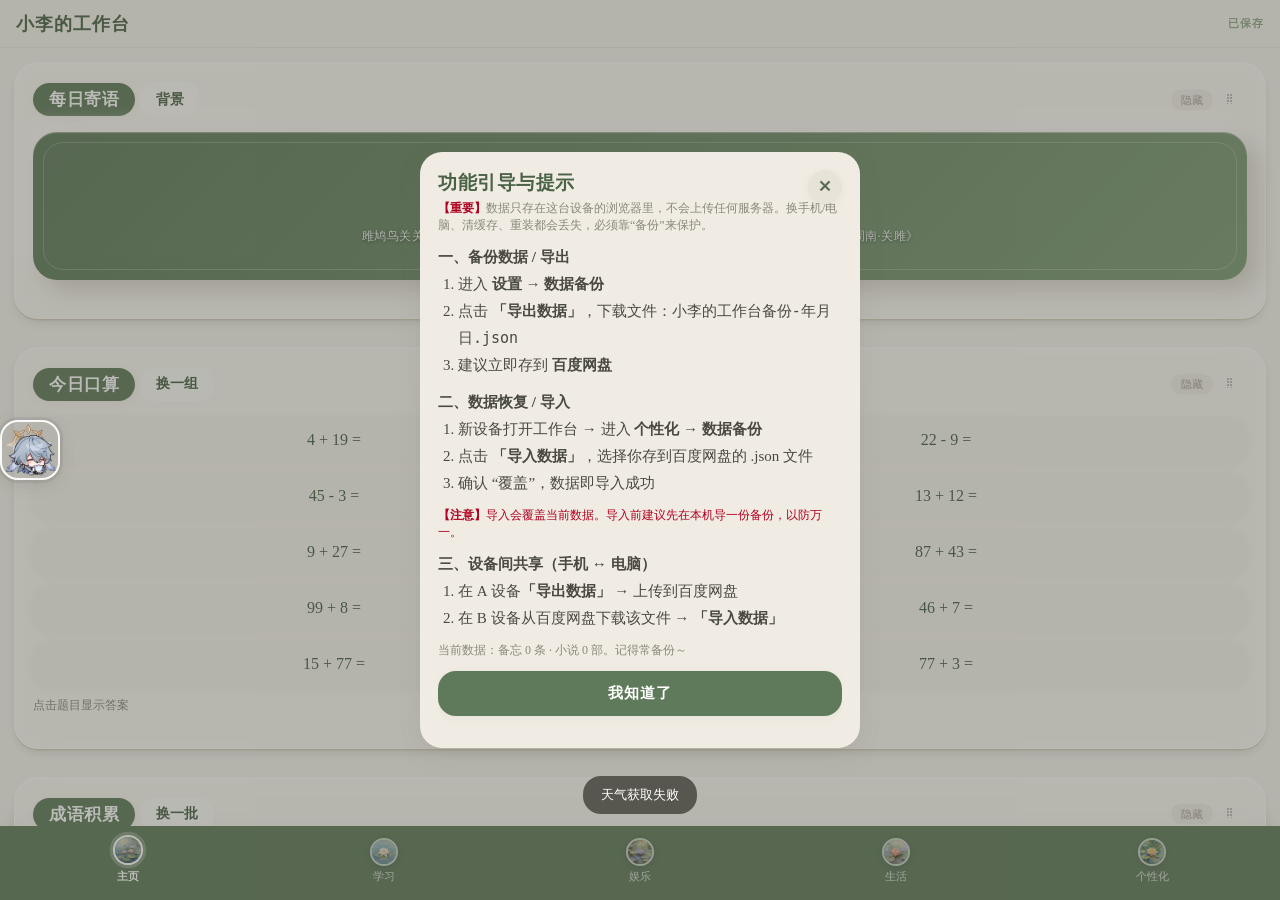
==== index.html @ 37b64f29 "Add files via upload" ====
<!DOCTYPE html>
<html lang="zh-CN">
<head>
<meta charset="UTF-8">
<meta name="viewport" content="width=device-width, initial-scale=1.0, maximum-scale=1.0, user-scalable=no, viewport-fit=cover">
<meta http-equiv="Cache-Control" content="no-store, no-cache, must-revalidate">
<meta http-equiv="Pragma" content="no-cache">
<meta http-equiv="Expires" content="0">
<meta name="theme-color" content="#7b9a73">
<meta name="mobile-web-app-capable" content="yes">
<meta name="apple-mobile-web-app-capable" content="yes">
<meta name="apple-mobile-web-app-status-bar-style" content="default">
<meta name="apple-mobile-web-app-title" content="小李的工作台">
<title>小李的工作台</title>
<link rel="manifest" href="manifest.json?v=20260803i">
<link rel="stylesheet" href="style.css?v=20260812r">
</head>
<body>
<div id="bg-layer"></div>
<header id="topbar">
  <span id="top-title">小李的工作台</span>
  <span id="save-state" class="saved">已保存</span>
</header>

<main id="screen">
  <!-- ============ 主页 ============ -->
  <section class="page" id="page-home" data-page="home">
    <div id="home-modules">
    <div class="card home-card" data-hm="quote" id="hm-quote">
      <div class="home-card-head"><span class="card-title">每日寄语</span><button class="mini-btn" id="hm-quote-bg" title="设置卡片背景">背景</button><button class="hm-hide" data-hm-hide="quote" title="隐藏此模块">隐藏</button><span class="hm-drag" title="拖拽排序">⠿</span></div>
      <div class="home-card-body"><div class="home-quote" id="home-quote">
      <div id="home-quote-text">—— 每日寄语 ——</div>
      <div id="home-quote-explain" class="home-quote-explain"></div>
    </div></div>
    </div>
    <div class="card home-card" data-hm="math" id="hm-math">
      <div class="home-card-head"><span class="card-title">今日口算</span> <button class="mini-btn" id="math-refresh">换一组</button><button class="hm-hide" data-hm-hide="math" title="隐藏此模块">隐藏</button><span class="hm-drag" title="拖拽排序">⠿</span></div>
      <div class="home-card-body"><div id="math-grid" class="math-grid"></div>
      <p class="hint">点击题目显示答案</p></div>
    </div>
    <div class="card home-card" data-hm="idiom" id="hm-idiom">
      <div class="home-card-head"><span class="card-title">成语积累</span> <button class="mini-btn" id="idiom-refresh">换一批</button><button class="hm-hide" data-hm-hide="idiom" title="隐藏此模块">隐藏</button><span class="hm-drag" title="拖拽排序">⠿</span></div>
      <div class="home-card-body"><div id="idiom-body" class="fact-list"></div></div>
    </div>
    <div class="card home-card" data-hm="knowledge" id="hm-knowledge">
      <div class="home-card-head"><span class="card-title">常识 · 时政</span> <button class="mini-btn" id="know-refresh">换一批</button><button class="hm-hide" data-hm-hide="knowledge" title="隐藏此模块">隐藏</button><span class="hm-drag" title="拖拽排序">⠿</span></div>
      <div class="home-card-body"><div id="know-body" class="fact-list"></div></div>
    </div>
    <div class="card home-card" data-hm="thumbs" id="hm-thumbs">
      <div class="home-card-head"><span class="card-title">生活速览</span> <button class="mini-btn" id="home-thumb-pick">选择模块</button><button class="hm-hide" data-hm-hide="thumbs" title="隐藏此模块">隐藏</button><span class="hm-drag" title="拖拽排序">⠿</span></div>
      <div class="home-card-body"><div id="home-thumbs" class="home-thumbs"></div></div>
    </div>
    <div class="card home-card" data-hm="quickadd" id="hm-quickadd">
      <div class="home-card-head"><span class="card-title">快速记一笔</span> <button class="mini-btn" id="qa-toggle" title="显示/隐藏按钮">编辑</button><button class="hm-hide" data-hm-hide="quickadd" title="隐藏此模块">隐藏</button><span class="hm-drag" title="拖拽排序">⠿</span></div>
      <div class="home-card-body"><div id="home-quick-add" class="quick-add-grid">
        <button class="qa-btn" id="qa-memo">备忘</button>
        <button class="qa-btn" id="qa-weight">体重</button>
        <button class="qa-btn" id="qa-period">经期</button>
        <button class="qa-btn" id="qa-account">记账</button>
        <button class="qa-btn" id="qa-todo">待办</button>
      </div></div>
    </div>
    <div class="card home-card" data-hm="countdown" id="hm-countdown">
      <div class="home-card-head"><span class="card-title">倒计时</span> <button class="mini-btn" id="cd-add" title="新建倒计时">+</button><button class="hm-hide" data-hm-hide="countdown" title="隐藏此模块">隐藏</button><span class="hm-drag" title="拖拽排序">⠿</span></div>
      <div class="home-card-body"><div id="cd-list" class="cd-list"></div></div>
    </div>
    </div><!-- /home-modules：仅包含卡片，排序逻辑只动卡片 -->
    <!-- 已隐藏模块回收区（在卡片区下方） -->
    <div class="hm-hidden-zone" id="hm-hidden-zone" style="display:none"></div>
    <!-- 公考版/日常版 切换（最底端，底部导航上方） -->
    <div class="su-switch" id="home-layout-switch">
      <button class="su-switch-btn kaokao" id="su-btn-kaokao">公考版</button>
      <button class="su-switch-btn daily" id="su-btn-daily">日常版</button>
    </div>
  </section>

  <!-- ============ 学习 ============ -->
  <section class="page" id="page-study" data-page="study" hidden>
    <div class="layout">
      <div class="main-work" id="study-main">
        <div class="module-head" id="module-head">
          <span id="module-name">请选择模块</span>
          <span class="module-dot" id="module-dot"></span>
        </div>
        <div class="phase-tabs" id="study-phase-tabs">
          <button class="phase active" data-phase="basic">基础学习</button>
          <button class="phase" data-phase="improve">提升阶段</button>
        </div>
        <div class="study-btn-row">
        <button class="btn-primary" id="study-add">+ 新建</button>
        </div>
        <div class="study-btn-row">
        <button class="btn-secondary" id="study-quick" style="width:100%;" title="快捷创建：课程/试卷快速记录">快捷创建</button>
        </div>
        <ul class="item-list" id="study-list"></ul>
      </div>
    </div>
  </section>

  <!-- ============ 娱乐 ============ -->
  <section class="page" id="page-ent" data-page="ent" hidden>
    <div class="sub-tabs" id="ent-subtabs">
      <button class="sub active" data-sub="novel">小说</button>
      <button class="sub" data-sub="insp">灵感</button>
    </div>
    <div id="ent-novel">
      <div class="layout">
        <div class="main-work" id="novel-main">
          <div class="novel-toolbar"><button class="tag-admin-btn" id="ent-color">取色</button><button class="tag-admin-btn" id="n-tag-manage-top">标签管理</button></div>
          <div class="search-bar">
            <input type="text" id="novel-search" placeholder="搜索小说名称…">
          </div>
          <button class="btn-primary" id="n-add" style="margin:0 0 10px;">+ 添加小说</button>
          <ul class="item-list" id="novel-list"></ul>
        </div>
      </div>
    </div>
    <div id="ent-insp" hidden>
      <div class="card">
        <div class="card-title">添加灵感</div>
        <input id="insp-title" placeholder="灵感标题">
        <button class="btn-primary" id="insp-add">新建条目</button>
      </div>
      <ul class="item-list" id="insp-list"></ul>
    </div>
  </section>

  <!-- ============ 生活 ============ -->
  <section class="page" id="page-life" data-page="life" hidden>
    <div class="layout">
      <div class="main-work" id="life-main">
        <div id="life-detail"><p class="hint">从左侧选择功能</p></div>
      </div>
    </div>
  </section>

  <!-- ============ 个性化 ============ -->
  <section class="page" id="page-settings" data-page="settings" hidden>
    <div class="card">
    <div class="card-title">个性化设置</div>

    <!-- 一、外观 -->
    <div class="set-group">
      <div class="set-group-title">一、外观</div>
      <div class="set-row"><span>图标风格</span>
        <select id="set-icon"><option value="guofeng">简笔小花</option><option value="oil">油画睡莲</option><option value="weiding">未定事件簿</option></select>
      </div>
      <div class="set-row"><span>字体大小</span><input type="range" id="set-fontsize" min="10" max="24" step="1" style="width:55%;"><span id="set-fontsize-v" style="font-size:12px;min-width:28px;text-align:right;">15px</span></div>
      <div class="set-row"><span>界面风格</span><button class="mini-btn" id="set-navcolor">取色</button></div>
    </div>

    <!-- 二、底图背景 -->
    <div class="set-group">
      <div class="set-group-title">二、底图背景</div>
      <div class="set-row"><span>全局底图背景</span><button class="mini-btn" id="set-globalbg">设置</button></div>
      <div class="set-row"><span>首页区底图</span><button class="mini-btn set-region-reset" data-region="home">跟随全局</button><button class="mini-btn" id="set-regionbg-home">设置</button></div>
      <div class="set-row"><span>学习区底图</span><button class="mini-btn set-region-reset" data-region="study">跟随全局</button><button class="mini-btn" id="set-regionbg-study">设置</button></div>
      <div class="set-row"><span>娱乐区底图</span><button class="mini-btn set-region-reset" data-region="ent">跟随全局</button><button class="mini-btn" id="set-regionbg-ent">设置</button></div>
      <div class="set-row"><span>生活区底图</span><button class="mini-btn set-region-reset" data-region="life">跟随全局</button><button class="mini-btn" id="set-regionbg-life">设置</button></div>
      <div class="set-row"><span>个性区底图</span><button class="mini-btn set-region-reset" data-region="settings">跟随全局</button><button class="mini-btn" id="set-regionbg-settings">设置</button></div>
    </div>

    <!-- 三、导航窗格与悬浮球 -->
    <div class="set-group">
      <div class="set-group-title">三、导航窗格与悬浮球</div>
      <div class="set-row set-fold"><span>导航窗格</span>
        <select id="set-navmode">
          <option value="strip">侧边弹窗</option>
          <option value="float">底部弹窗</option>
        </select>
      </div>
      <div class="set-sub-title">图柄设置</div>
      <div class="set-row"><span>悬浮球模式</span>
        <select id="set-handicon">
          <option value="default">星期日</option>
          <option value="custom">自定义图片</option>
        </select>
      </div>
      <div class="set-row" style="flex-wrap:wrap;"><span>更换图片</span>
        <button class="mini-btn" id="set-handicon-file">选择并裁剪图片</button>
      </div>
      <div class="set-row"><span>悬浮球大小</span><input type="range" id="set-handsize" min="36" max="120" step="2" style="width:55%;"><span id="handsize-val" style="font-size:12px;color:#8fa382;min-width:36px;text-align:right;">60px</span></div>
      <div class="set-row"><span>悬浮球形状</span>
        <select id="set-handshape">
          <option value="circle">圆形</option>
          <option value="rounded">圆角方形</option>
          <option value="square">方角方形</option>
        </select>
      </div>
      <div class="set-row" style="flex-wrap:wrap;"><span>侧边弹窗位置</span>
        <button class="mini-btn" id="set-drawer-reset">重置到默认位置</button>
      </div>
      <div class="set-row" style="flex-wrap:wrap;"><span>底部弹窗位置</span>
        <button class="mini-btn" id="set-float-reset">重置到默认位置</button>
      </div>
    </div>

    <!-- 四、清透微磨砂 -->
    <div class="set-group">
      <div class="set-group-title">四、清透微磨砂</div>
      <div class="set-row"><span>清透程度</span><input type="range" id="set-glassop" min="0" max="100" step="1" style="width:55%;"></div>
      <div class="set-row set-glass-region set-fold"><span class="set-label-wrap">区域开关</span>
        <span class="glass-checks">
          <label><input type="checkbox" class="set-glass" value="home" checked> 首页</label>
          <label><input type="checkbox" class="set-glass" value="study" checked> 学习</label>
          <label><input type="checkbox" class="set-glass" value="ent" checked> 娱乐</label>
          <label><input type="checkbox" class="set-glass" value="life" checked> 生活</label>
          <label><input type="checkbox" class="set-glass" value="settings" checked> 个性化</label>
        </span>
      </div>
    </div>

    <!-- 五、首页布局 -->
    <div class="set-group">
      <div class="set-group-title">五、首页布局</div>
      <div class="set-row"><span>主页模块顺序</span><button class="mini-btn" id="set-hmorder">排版</button></div>
      <div class="set-row set-tabs-row set-fold"><span>显示栏目</span>
        <span class="tab-checks">
          <label><input type="checkbox" class="set-tab" value="study" checked> 学习</label>
          <label><input type="checkbox" class="set-tab" value="ent" checked> 娱乐</label>
          <label><input type="checkbox" class="set-tab" value="life" checked> 生活</label>
        </span>
      </div>
    </div>

    <!-- 六、数据与辅助功能 -->
    <div class="set-group">
      <div class="set-group-title">六、数据与辅助功能</div>

      <div class="set-sub" style="display:flex;align-items:center;justify-content:space-between;">云端同步（Supabase）<button class="mini-btn" id="set-cloud-view">查看</button></div>
      <div class="set-row" style="flex-wrap:wrap;"><span>Project URL</span><input type="text" id="set-cloud-url" placeholder="https://xxxxx.supabase.co" style="flex:1 1 100%;margin-top:6px;font-size:12px;"></div>
      <div class="set-row" style="flex-wrap:wrap;"><span>anon / publishable key</span><input type="password" id="set-cloud-key" placeholder="eyJ... 或 sb_publishable_..." style="flex:1 1 100%;margin-top:6px;font-size:12px;"></div>
      <div class="set-row" style="flex-wrap:wrap;"><span>同步码</span><input type="password" id="set-cloud-code" placeholder="用于加密/解密数据的 8 位以上密码" style="flex:1 1 100%;margin-top:6px;font-size:12px;"></div>
      <div class="set-row set-clear-group">
        <button class="mini-btn" id="set-cloud-test">保存链接并测试</button>
        <button class="mini-btn" id="set-cloud-push">推送同步</button>
        <button class="mini-btn" id="set-cloud-pull">拉取同步</button>
        <span id="set-cloud-status" style="font-size:12px;color:#8a8a8a;align-self:center;">未配置</span>
      </div>
      <p class="hint">同步采用「按记录合并」模式：电脑与手机各自新增的内容会自动合集，不会互相覆盖丢失；仅当同一笔记录两端都修改时以最新一次为准。同步码用于端到端加密，Supabase 服务端只存储密文；两端使用相同同步码才能互相解密。</p>

      <div class="set-sub">数据存储与管理</div>
      <div class="set-row set-clear-group">
        <button class="mini-btn warn" id="set-clear-records">清空工作区</button>
        <button class="mini-btn warn" id="set-clear-personal">清空个性化图片与设置</button>
        <button class="mini-btn danger" id="set-clear">清空全部数据</button>
        <button class="mini-btn" id="data-view">查看</button>
      </div>
      <div class="set-row set-clear-group">
        <button class="mini-btn" id="set-clear-cache">清理存储缓存</button>
        <span style="font-size:12px;color:#8a8a8a;align-self:center;">仅清冗余缓存，不删你的数据</span>
      </div>
      <p class="hint">点「查看」了解数据存储方式与三种清空的区别。若提示"存储空间已满"，先点「清理存储缓存」释放空间。</p>

      <div class="set-sub">备份数据 / 导出</div>
      <div class="set-row set-backup-row">
        <button class="mini-btn" id="set-export">导出数据</button>
        <button class="mini-btn" id="export-view">查看</button>
      </div>

      <div class="set-sub">恢复数据 / 导入</div>
      <div class="set-row set-backup-row">
        <button class="mini-btn" id="set-import">导入数据</button>
        <input type="file" id="set-import-file" accept=".json,application/json" hidden>
        <button class="mini-btn" id="import-view">查看</button>
      </div>
    </div>

    </div>
  </section>
</main>

<div id="nav-float-btn" class="nav-float-btn" hidden></div>
<button id="nav-drawer-handle" class="nav-drawer-handle" hidden aria-label="打开导航"><img class="ndh-img" src="assets/nav-handle/head.png" alt="导航"></button>

<nav id="bottombar"></nav>

<div id="toast"></div>
<div id="modal" class="modal" hidden><div class="modal-box" id="modal-box"></div></div>

<div id="coll-drawer" class="coll-drawer" hidden>
  <div class="coll-drawer-overlay" id="coll-drawer-overlay"></div>
  <div class="coll-drawer-sheet">
    <div class="coll-drawer-handle"></div>
    <div id="coll-drawer-content"></div>
  </div>
</div>

<script src="app.js?v=20260812r"></script>
</body>
</html>
---- style.css ----
/* 用户预存的本机字体（清透工作台打包，PC 端加载；手机默认走系统字体不下载） */
@font-face { font-family: "fs-nanxi";     src: url("fonts/nanxiyoumosong.woff2") format("woff2"); font-display: swap; font-weight: 400; font-style: normal; }   /* 2026-08-06：每日寄语中文诗词→南西油墨宋(子集化 1.87MB，仅诗句本体；缺字回退系统宋体) */
@font-face { font-family: "Great Vibes"; src: url("fonts/greatvibes.woff2") format("woff2"); font-display: swap; font-weight: 400; font-style: normal; }   /* 2026-08-05 更正：每日寄语英文诗词用花体（拉丁子集，~42KB 已打包，国内离线可用） */
/* 系统字体 fallback 栈（手机端开启"手机用系统字体"时使用，跟随手机自带字体） */
:root { --sys-font-serif: "Noto Serif SC","Songti SC","STSong","SimSun","宋体","Source Han Serif SC",serif; }

* { box-sizing: border-box; -webkit-tap-highlight-color: transparent; }
:root {
  /* 莫兰迪奶绿 + 米色卡其 */
  --cream: #f7f5ed;        /* 宣纸奶白底 */
  --cream2: #f0ece3;       /* 卡片米色 */
  --cream3: #e8e3d8;       /*  hover/侧栏 */
  --green: #7b9a73;        /* 鼠尾草绿 */
  --green-deep: #2e5a47;   /* 墨绿：导航选中态/胶囊按钮 */
  --green-dark: #4a6246;   /* 墨绿字 */
  --green-pale: #dbe5d3;   /* 浅绿点缀 */
  --green-mist: #c9d6c0;   /* 更浅的绿雾 */
  --pill-h: 33px;          /* 小胶囊统一高度标准（2026-08-05） */
  --ink: #4a4a42;          /* 暖墨色 */
  --gold: #b8a67d;         /* 哑光金 */
  --red: #b87a72;          /* 陶土红 */
  --navsel: #5f7a5a;        /* 底栏背景色（可跟随设置-底部导航选中色调整，默认灰豆绿） */
  --ui-font: "Noto Serif SC", "Songti SC", "STSong", "SimSun", "宋体", serif;
  --shadow: 0 4px 14px rgba(95,90,75,.08);
  --shadow-sm: 0 2px 8px rgba(95,90,75,.06);
  --shadow-lg: 0 8px 26px rgba(95,90,75,.10);
  --font-size-base: 15px;
  --font-color: var(--ink);
  /* Soft UI (新拟态) 变量 —— 基础层 */
  --su-bg: #ebe6de;
  --su-shadow-out: 8px 8px 18px rgba(166,156,146,.30), -6px -6px 14px rgba(255,255,255,.60);
  --su-shadow-in: inset 4px 4px 8px rgba(166,156,146,.25), inset -3px -3px 7px rgba(255,255,255,.50);
  --su-green1: #cfe9cf; --su-green2: #f7f4e9; --su-green-text: #3f6b3f;
  --su-pink1: #e8d0d7; --su-pink2: #f5ede9; --su-pink-text: #a06570;
  /* Claymorphism（粘土风）变量 —— 更圆、更厚、更果冻 */
  --clay-radius: 24px;
  --clay-shadow-out: 10px 10px 22px rgba(154,144,130,.35), -8px -8px 18px rgba(255,255,255,.65);
  --clay-shadow-in: inset 5px 5px 12px rgba(154,144,130,.28), inset -4px -4px 10px rgba(255,255,255,.55);
  --clay-shadow-btn: 6px 6px 14px rgba(154,144,130,.30), -4px -4px 10px rgba(255,255,255/.60);
}
html, body {
  margin: 0; padding: 0;
  font-family: var(--ui-font);
  font-size: var(--font-size-base);
  background: var(--cream);
  color: var(--font-color);
  height: 100%;
}
body {
  display: flex; flex-direction: column; height: 100vh; overflow: hidden;
  background: var(--cream);
  /* 让 body 形成 stacking context，#bg-layer (z-index:-1) 才能正确处于 body 背景之上、内容之下 */
  position: relative;
  z-index: 0;
}
/* 独立背景层：承载全局/分区图片背景。filter 只作用于此层，绝不波及上方文字与卡片 */
#bg-layer {
  position: fixed;
  inset: 0;
  z-index: -1;
  background-position: center;
  background-repeat: no-repeat;
    background-size: cover;
  }

/* 顶栏 —— 极淡，不抢画面 */
#topbar {
  flex: 0 0 auto; height: 48px;
  background: rgba(247,245,237,.92); backdrop-filter: blur(6px);
  color: var(--green-dark); display: flex; align-items: center; justify-content: space-between;
  padding: 0 16px; font-family: var(--ui-font); font-size: calc(1.200 * var(--font-size-base)); font-weight: 600;
  border-bottom: 1px solid rgba(123,154,115,.12); z-index: 5; letter-spacing: 1px;
}
#save-state { font-size: calc(0.733 * var(--font-size-base)); font-family: sans-serif; opacity: .85; color: var(--green); }
#save-state.saving { color: #b8a67d; }
#save-state.saved { color: #7b9a73; }
#save-state.error { color: var(--red); }

#screen { flex: 1 1 auto; overflow-y: auto; padding: 14px; -webkit-overflow-scrolling: touch; }
.page { display: block; }
.page[hidden] { display: none; }

/* 卡片 —— 粘土边 + 清透磨砂面（统一外观：无论底图纯色/渐变/图片，都呈现半透白雾+粘土阴影） */
.card {
  background: rgba(255,255,255,.42);
  -webkit-backdrop-filter: blur(18px) saturate(170%);
  backdrop-filter: blur(18px) saturate(170%);
  border: 1px solid rgba(255,255,255,.5);
  border-radius: 22px;
  padding: 16px; margin-bottom: 14px;
  box-shadow:
    inset 0 1px 0 rgba(255,255,255,.6),
    0 1.5px 0 rgba(200,180,140,.4),
    0 5px 12px -4px rgba(20,30,40,.18);
  position: relative;
}

/* ===== 酷狗风清透微磨砂（底图为"图片"时激活；与玻璃开关解绑；考公版不触发） =====
   统一规则：不论何种模式，卡片都是"粘土边+清透磨砂面"；图片底时磨砂更深跟随 glassOpacity */
body.glass-on .card,
body.glass-on .life-card,
body.glass-on .memo-card,
body.glass-on .stat-card,
body.glass-on .travel-day,
body.glass-on .travel-spot,
body.glass-on .travel-hotel,
body.glass-on .doc-card,
body.glass-on .wf-card,
body.glass-on .home-card {
  background: rgba(255, 255, 255, var(--glass-alpha, .08));
  backdrop-filter: blur(var(--glass-blur, 3px)); -webkit-backdrop-filter: blur(var(--glass-blur, 3px));
  border: 1px solid rgba(255, 255, 255, .32);
  box-shadow: 0 10px 26px -10px rgba(20, 16, 10, .55);
  margin-bottom: 14px;
  border-radius: 16px;
}

/* ============ 模块级 glass（清透微磨砂）：学习/生活/娱乐的模块用 .mod-glass 类 ============ */
/* 当模块 barColor.type === "glass" 时，模块卡片采用酷狗风磨砂；不依赖底图是不是图片 */
.main-work.mod-glass .module-head {
  background: rgba(255, 255, 255, var(--glass-alpha, .08));
  backdrop-filter: blur(var(--glass-blur, 3px));
  -webkit-backdrop-filter: blur(var(--glass-blur, 3px));
  border: 1px solid rgba(255, 255, 255, .32);
  box-shadow: 0 10px 26px -10px rgba(20, 16, 10, .45);
  border-radius: 16px;
  font-weight: 600;
}
.main-work.mod-glass .module-head .module-dot {
  background: rgba(255,255,255,.7) !important;
  border: 1px solid rgba(255,255,255,.5);
}
.main-work.mod-glass .module-head .mod-head-acts .mini-btn {
  background: rgba(255,255,255,.18) !important;
  border: 1px solid rgba(255,255,255,.3) !important;
  box-shadow: none !important;
}
.main-work.mod-glass .phase {
  background: rgba(255,255,255,.86) !important;
  color: var(--green-dark, #5f7a5a) !important;
  border: 1px solid rgba(255,255,255,.6) !important;
  box-shadow: 0 4px 10px -4px rgba(60,50,30,.3), inset 0 1px 0 rgba(255,255,255,.6) !important;
  font-weight: 600;
}
.main-work.mod-glass .phase.active {
  background: var(--green-deep, #5f7a5a) !important;
  color: #fff !important;
  border: 1px solid rgba(255,255,255,.4) !important;
  box-shadow: 0 4px 10px -4px rgba(60,50,30,.4), inset 0 1px 0 rgba(255,255,255,.18) !important;
}
.main-work.mod-glass .study-btn-row,
.main-work.mod-glass .item-list li {
  background: rgba(255,255,255,.06) !important;
  border: 1px solid rgba(255,255,255,.22) !important;
  border-radius: 14px;
  box-shadow: none !important;
}
.main-work.mod-glass .study-btn-row {
  padding: 6px;
  margin-bottom: 10px;
}
.main-work.mod-glass #study-list li {
  margin-bottom: 8px;
  padding: 10px 12px;
}
.main-work.mod-glass .color-row .mini-btn {
  background: rgba(255,255,255,.16) !important;
  border: 1px solid rgba(255,255,255,.3) !important;
  box-shadow: none !important;
}
/* 图片底图下：去掉所有文字阴影 + 让设置区文字跟随 fontColor */
body.glass-on, body.glass-on * { text-shadow: none !important; }
body.glass-on #topbar {
  background: rgba(255, 255, 255, .12);
  backdrop-filter: blur(8px); -webkit-backdrop-filter: blur(8px);
}

/* 图片底图下：文字默认白字（可被字体颜色设置覆盖）+ 不加粗 + 字号略大 + 轻投影；底图清晰可辨 */
body.glass-on .card,
body.glass-on .life-card,
body.glass-on .memo-card,
body.glass-on .stat-card,
body.glass-on .home-quote,
body.glass-on .home-card,
body.glass-on .travel-day,
body.glass-on .travel-spot,
body.glass-on .travel-hotel,
body.glass-on .doc-card,
body.glass-on .wf-card,
body.glass-on .thumb {
  font-weight: 400 !important;
  font-size: calc(var(--font-size-base) + 1px);
}
/* 标题略加粗但用用户字色；实心按钮保留白字+不加粗（被下方 .btn-primary 规则覆盖） */
body.glass-on .card-title,
body.glass-on .home-card-head,
body.glass-on .module-head {
  font-weight: 600 !important;
}

/* ============ 图片底图下：原本粘土风的子元素（按钮/选项卡/小卡）一起切酷狗风 ============ */
/* 主/次按钮：透明 + 1px 细白边 + 白字 */
/* 首页"今日口算"每道题各自一卡 */
body.glass-on .math-grid .mq {
  background: rgba(255,255,255,.82) !important;
  border: 1px solid rgba(123,154,115,.3) !important;
  color: var(--green-dark, #5f7a5a) !important;
  font-weight: 600 !important;
  text-shadow: none !important;
  box-shadow: 0 4px 10px -4px rgba(20,16,10,.3) !important;
}
/* 娱乐区小说条目各自一卡 */
body.glass-on .item-list li.novel-card {
  background: rgba(255,255,255,.82) !important;
  border: 1px solid rgba(123,154,115,.3) !important;
  color: var(--green-dark, #5f7a5a) !important;
  font-weight: 500 !important;
  text-shadow: none !important;
  box-shadow: 0 4px 10px -4px rgba(20,16,10,.3) !important;
  margin-bottom: 10px;
  border-radius: 14px;
}
/* 娱乐区小说列表的小标签等也跟随字色 */
body.glass-on .item-list li.novel-card .t,
body.glass-on .item-list li.novel-card .ans { color: var(--green-dark, #5f7a5a) !important; text-shadow: none !important; font-weight: 600; }

/* ============ 娱乐区"小说/灵感"切换键：图片底图下保持可爱粘土风 ============ */
/* 不被酷狗风覆盖：恢复原粘土胶囊外观，但加 1px 细白边让它在图上也清晰 */
body.glass-on .sub-tabs .sub {
  background: rgba(255,251,242,.86) !important;     /* 偏奶油白半透 */
  color: var(--green-dark, #5f7a5a) !important;
  border: 1px solid rgba(255,255,255,.6) !important;
  box-shadow: 0 4px 10px -4px rgba(60,50,30,.35), inset 0 1px 0 rgba(255,255,255,.6) !important;
  text-shadow: none !important;
  font-weight: 600 !important;
}
body.glass-on .sub-tabs .sub.active {
  background: var(--green-deep, #5f7a5a) !important;
  color: #fff !important;
  box-shadow: 0 4px 10px -4px rgba(60,50,30,.4), inset 0 1px 0 rgba(255,255,255,.18) !important;
  border: 1px solid rgba(255,255,255,.4) !important;
  text-shadow: 0 1px 2px rgba(0,0,0,.35) !important;
}
.card-title {
  font-family: var(--ui-font); font-size: calc(1.000 * var(--font-size-base)); font-weight: 600; color: #fff;
  margin-bottom: 14px; display: inline-flex; align-items: center; gap: 8px;
  letter-spacing: .5px;
  background: var(--green-deep); border-radius: 20px; padding: 8px 14px;     /* 2026-08-05：与 .mini-btn 高度统一为 33px（15+16+2=33）—— 主页模块胶囊与"换一批/换一组/背景/选择模块"水平对齐 */
  box-shadow: var(--shadow-sm);
}
.mini-btn {
  border: none; background: var(--cream3); color: var(--green-dark);
  border-radius: 14px; padding: 7px 14px; font-size: calc(0.867 * var(--font-size-base)); cursor: pointer;
  transition: background .15s, transform .1s; box-shadow: var(--shadow-sm);
  font-family: inherit;
}
.mini-btn:active { background: var(--green-pale); transform: scale(.97); }
.mini-btn.danger { background: #f0e2df; color: var(--red); }
.mini-btn.warn { background: #f6ecd9; color: #9a6b16; }
.set-clear-group { display: flex; flex-wrap: wrap; gap: 8px; margin-top: 4px; }

/* 主页 */
.home-quote {
  font-family: "fs-nanxi", "Noto Serif SC", "Songti SC", serif; font-size: calc(1.867 * var(--font-size-base)); color: #fff;   /* 2026-08-06：中文诗词→南西油墨宋(子集化)；释义走 .home-quote-explain 的 --ui-font */
  text-shadow: 0 1px 5px rgba(0,0,0,.45), 0 0 1px rgba(0,0,0,.4);
  text-align: center; padding: 34px 18px; line-height: 1.7; border-radius: var(--clay-radius);
  border: none; margin-bottom: 16px;
  background: linear-gradient(135deg, #5f7a5a, #7b9a73);
  box-shadow: var(--clay-shadow-out), inset 0 1px 1px rgba(255,255,255,.4); letter-spacing: 1px;
  position: relative; overflow: hidden;
}
.home-quote::before {
  content: ""; position: absolute; inset: 10px;
  border: 1px solid rgba(255,255,255,.22); border-radius: 20px; pointer-events: none;
}
.home-quote.en { font-family: "Great Vibes", cursive; font-size: calc(2.133 * var(--font-size-base)); letter-spacing: 0; }
.home-quote.cute { font-family: "YouYuan", "幼圆", "Yuanti SC", "圆体-简", "PingFang SC", sans-serif; font-size: calc(1.800 * var(--font-size-base)); letter-spacing: 1px; }   /* 2026-08-05 更正：可爱句第一行也加大 */
.home-quote-explain {
  margin-top: 12px; font-family: var(--ui-font); font-size: calc(0.800 * var(--font-size-base)); line-height: 1.7;   /* 2026-08-05 更正：第二行(翻译)字号调小至小四号感(0.933→0.800) */
  color: #eef6ee; text-shadow: 0 1px 3px rgba(0,0,0,.5); letter-spacing: .5px; text-align: center; padding: 0 6px;
}

/* 月历日期选择器 */
.date-disp { flex: 1; font-size: calc(1.000 * var(--font-size-base)); color: var(--green-dark); padding: 6px 10px; background: var(--cream); border-radius: 12px; }
.cal-picker { padding: 4px 2px; }
.cal-tip { font-size: calc(0.867 * var(--font-size-base)); color: #6f8c78; text-align: center; margin-bottom: 8px; }
.cal-head { display: flex; align-items: center; justify-content: space-between; margin-bottom: 8px; }
.cal-title { font-size: calc(1.067 * var(--font-size-base)); color: var(--green-dark); font-family: var(--ui-font); }
.cal-title-btn { cursor: pointer; padding: 4px 12px; border-radius: 12px; background: var(--cream); box-shadow: var(--shadow-sm); transition: background .12s; user-select: none; }
.cal-title-btn:active { background: var(--green-mist); }
/* 年/月快选网格 */
.cal-ym-grid { display: grid; grid-template-columns: repeat(3, 1fr); gap: 8px; padding: 4px 0; }
.cal-ym-cell { border: none; text-align: center; padding: 13px 0; font-size: calc(1.000 * var(--font-size-base)); color: var(--green-dark); border-radius: 12px; cursor: pointer; background: var(--cream2); transition: background .12s, color .12s; font-family: inherit; font-weight: 600; }
.cal-ym-cell:hover { background: var(--green-mist); }
.cal-ym-cell:active { transform: scale(.97); }
.cal-ym-cell.today { box-shadow: inset 0 0 0 1.5px #9bb6a8; }
.cal-ym-cell.sel { background: var(--green); color: #fff; }
.cal-nav { width: 34px; height: 34px; border: none; border-radius: 50%; background: var(--cream); color: var(--green-dark); font-size: calc(1.200 * var(--font-size-base)); cursor: pointer; box-shadow: var(--shadow-sm); }
.cal-nav:active { background: var(--green-mist); }
.cal-grid { display: grid; grid-template-columns: repeat(7, 1fr); gap: 4px; }
.cal-wk { text-align: center; font-size: calc(0.800 * var(--font-size-base)); color: #8aa394; padding: 4px 0; }
.cal-cell { text-align: center; padding: 9px 0; font-size: calc(1.000 * var(--font-size-base)); color: var(--green-dark); border-radius: 10px; cursor: pointer; background: var(--cream2); transition: background .12s, color .12s; }
.cal-cell.empty { background: transparent; cursor: default; }
.cal-cell:hover:not(.empty) { background: var(--green-mist); }
.cal-cell.today { box-shadow: inset 0 0 0 1.5px #9bb6a8; }
.cal-cell.sel { background: var(--green); color: #fff; }
.cal-cell.rstart, .cal-cell.rend { background: var(--green-deep); color: #fff; }
.cal-cell.inrange { background: var(--green-mist); color: var(--green-dark); }
.cal-bar { display: flex; gap: 8px; justify-content: center; margin-top: 12px; }
.cal-topbar { display: flex; align-items: center; margin-bottom: 6px; }
.cal-back { border: none; background: var(--cream); color: var(--green-dark); border-radius: 10px; padding: 5px 10px; font-size: calc(0.867 * var(--font-size-base)); cursor: pointer; box-shadow: var(--shadow-sm); }
.cal-back:active { background: var(--green-mist); }
.period-stats { margin-top: 14px; }
.ps-row { display: flex; align-items: center; flex-wrap: wrap; gap: 8px; background: var(--cream); padding: 10px 12px; border-radius: 12px; margin-bottom: 6px; font-size: calc(0.933 * var(--font-size-base)); }
.ps-idx { color: var(--green-deep); font-weight: 600; }
.ps-date { color: var(--ink); }
.ps-dur { margin-left: auto; color: #7e7b6e; font-size: calc(0.867 * var(--font-size-base)); }
.ps-gap { text-align: center; font-size: calc(0.800 * var(--font-size-base)); color: #9a9384; margin: 4px auto 10px; background: var(--cream2); padding: 3px 10px; border-radius: 10px; width: fit-content; }

/* 月历独立浮层（避免覆盖表单弹窗） */
.cal-overlay { position: fixed; inset: 0; background: rgba(60,80,70,.35); display: flex; align-items: center; justify-content: center; z-index: 60; padding: 16px; }
.cal-modal { background: #fff; border-radius: 20px; padding: 16px; width: 320px; max-width: 92vw; box-shadow: var(--shadow-lg); }
.time-modal { width: 260px; }
.time-pick-row { display: flex; align-items: center; justify-content: center; gap: 10px; margin: 12px 0; }
.time-select { width: auto; min-width: 80px; font-size: calc(1.200 * var(--font-size-base)); padding: 10px 8px; border-radius: 12px; background: var(--cream); border: 1px solid rgba(123,154,115,.2); color: var(--green-dark); }
.time-sep { font-size: calc(1.333 * var(--font-size-base)); font-weight: 600; color: var(--green-deep); }
.math-grid { display: grid; grid-template-columns: repeat(2, 1fr); gap: 10px; margin-bottom: 8px; }
.math-grid .mq {
  background: var(--cream); border-radius: 16px; padding: 14px 8px; text-align: center;
  font-size: calc(1.067 * var(--font-size-base)); color: var(--green-dark); cursor: pointer; user-select: none;
  border: none; box-shadow: var(--shadow-sm); transition: transform .1s, background .15s;
}
.math-grid .mq:active { transform: scale(.97); background: var(--cream3); }
.math-grid .mq .ans { display: none; color: var(--red); font-weight: 600; margin-left: 4px; }
.math-grid .mq.revealed .ans { display: inline; }
.fact-list { display: flex; flex-direction: column; gap: 10px; }
.fact-section { border-top: 1px dashed #d4cbb8; padding-top: 10px; }
.fact-section:first-child { border-top: none; padding-top: 0; }

/* 主页模块卡片 */
#home-modules { display: flex; flex-direction: column; gap: 14px; }
.home-card { transition: transform .2s ease, box-shadow .2s ease; position: relative; }
.home-card-head { display: flex; align-items: center; position: relative; padding-right: 52px; }
.home-card-head .mini-btn { margin-left: 6px; }
.home-card-body { /* wrapper for card content */ }

/* ===== Claymorphism（粘土风）—— 首页 / 娱乐区主工作区 ===== */
/* 任务6：删去首页/娱乐区页面自身米白底，让个性化底图透出，卡片浮在底图上才协调。
   卡片已改为清透磨砂（见 .card / .home-card 等），不再依赖页面米白做底。 */
#page-home { background: transparent; }
#page-ent { background: transparent; }
body:not(.glass-on) .home-card {
  background: rgba(255,255,255,.42);
  -webkit-backdrop-filter: blur(18px) saturate(170%);
  backdrop-filter: blur(18px) saturate(170%);
  border: 1px solid rgba(255,255,255,.5); border-radius: var(--clay-radius);
  padding: 16px; margin-bottom: 14px;
  box-shadow:
    inset 0 1px 0 rgba(255,255,255,.6),
    0 1.5px 0 rgba(200,180,140,.4),
    0 5px 12px -4px rgba(20,30,40,.18);
}
/* 粘土风切换按钮（公考版/日常版）—— 方案1：凹陷物理反馈 */
.su-switch { display: flex; gap: 12px; justify-content: center; padding: 14px 0 6px; }
.su-switch-btn {
  border: none; border-radius: var(--clay-radius); padding: 9px 22px;
  font-size: 13px; font-weight: 600; cursor: pointer; font-family: inherit;
  display: inline-flex; align-items: center; gap: 6px;
  /* 未选中：米色底 + 外阴影凸起 */
  background: var(--su-bg);
  color: #9a948a;
  box-shadow: var(--clay-shadow-out);
  transition: box-shadow .18s ease, transform .18s ease, background .18s ease, color .18s ease;
}
.su-switch-btn::before { content: ""; width: 8px; height: 8px; border-radius: 50%; background: currentColor; opacity: .55; transition: opacity .18s ease, background .18s ease; }
/* 未选中：圆点显示版本色，文字显示版本色 */
.su-switch-btn.kaokao { color: var(--su-green-text); }
.su-switch-btn.kaokao::before { background: var(--su-green-text); }
.su-switch-btn.daily { color: var(--su-pink-text); }
.su-switch-btn.daily::before { background: var(--su-pink-text); }
/* 选中态：背景加深成主题色 + 内阴影凹陷（模拟被按下） */
.su-switch-btn.active {
  box-shadow: var(--clay-shadow-in);
  transform: scale(.96);
}
.su-switch-btn.kaokao.active {
  background: linear-gradient(135deg, #4a6246, #5f7a5a);
  color: #f4f1e8;
}
.su-switch-btn.daily.active {
  background: linear-gradient(135deg, #8f5560, #b87a72);
  color: #fdf3f0;
}
.su-switch-btn.active::before { background: rgba(255,255,255,.92); opacity: 1; }
/* 首页模块隐藏按钮 + 回收区（粘土风） */
.hm-hide { position: absolute; right: 34px; top: 50%; transform: translateY(-50%); border: none; background: rgba(0,0,0,.04); color: #a89f94; font-size: 11px; padding: 3px 10px; border-radius: 12px; cursor: pointer; flex-shrink: 0; }
.hm-hidden-zone { margin: 6px 0 14px; padding: 12px 14px; border-radius: var(--clay-radius); background: var(--su-bg); box-shadow: var(--clay-shadow-in); }
.hm-hidden-zone .hz-title { font-size: 12px; color: #9a948a; margin-bottom: 8px; }
.hm-hidden-zone .hz-item { display: flex; align-items: center; gap: 8px; margin-bottom: 8px; }
.hm-hidden-zone .hz-name { flex: 1; font-size: 13px; color: #8a857c; }
.hm-hidden-zone .hz-show { border: none; background: linear-gradient(135deg, var(--su-green1), var(--su-green2)); color: var(--su-green-text); font-size: 13px; font-weight: 600; padding: 8px 18px; border-radius: var(--clay-radius); cursor: pointer; box-shadow: var(--clay-shadow-btn); font-family: inherit; transition: box-shadow .15s, transform .12s; }
.hm-drag {
  position: absolute; right: 8px; top: 50%; transform: translateY(-50%);
  cursor: grab; font-size: calc(1.067 * var(--font-size-base)); color: #bbb;
  padding: 2px 6px; border-radius: 4px; user-select: none;
  touch-action: none; line-height: 1;
}
.hm-drag:hover { color: #888; background: #eee; }
.hm-drag:active { cursor: grabbing; }

/* ===== 娱乐区 Claymorphism（粘土风）——仅主工作区，侧边导航不套用 ===== */
body:not(.glass-on) #page-ent .card {
  background: var(--su-bg); border: none; border-radius: var(--clay-radius); padding: 16px;
  box-shadow: var(--clay-shadow-out);
}
/* 小说 / 灵感 切换：粘土长条分段（拉通整行，选中凹陷指示，无颜色填充） */
body:not(.glass-on) #page-ent .sub-tabs {
  display: flex; gap: 6px; padding: 4px;
  background: var(--su-bg);
  border-radius: var(--clay-radius);
  box-shadow:
    inset 0 1px 0 rgba(255,255,255,.6),
    0 1.5px 0 #e3d4b3,
    0 5px 12px -4px rgba(120,90,40,.22);
  margin-bottom: 14px;
  width: 100%;
}
body:not(.glass-on) #page-ent .sub-tabs .sub {
  flex: 1; text-align: center;
  background: transparent; border: none; border-radius: 10px;
  padding: 13px 0; font-size: calc(1.133 * var(--font-size-base)); font-weight: 700;
  color: var(--green-dark); box-shadow: none;
  transition: box-shadow .2s, background .2s, color .2s;
}
body:not(.glass-on) #page-ent .sub-tabs .sub:not(.active):hover {
  background: rgba(255,255,255,.3);
}

body.glass-on #page-ent .sub-tabs {
  display: flex; gap: 6px; padding: 4px;
  background: rgba(255,255,255,.42);
  -webkit-backdrop-filter: blur(18px) saturate(170%);
  backdrop-filter: blur(18px) saturate(170%);
  border: 1px solid rgba(255,255,255,.5);
  border-radius: var(--clay-radius);
  box-shadow:
    inset 0 1px 0 rgba(255,255,255,.6),
    0 1.5px 0 rgba(200,180,140,.4),
    0 5px 12px -4px rgba(20,30,40,.18);
  margin-bottom: 14px;
  width: 100%;
}
/* 娱乐区"选项卡颜色"：用户自定义色作用于内部未选中胶囊（sub 与 tagpill），不再染整个容器。subtabs 容器保持粘土玻璃风。 */
/* 选项卡颜色：选中=取色颜色(默认墨绿)+白字；未选中=宣纸奶白底+墨绿字（参考学习区阶段按钮） */
#page-ent .sub-tabs .sub:not(.active) {
  background: var(--su-bg, #ebe6de) !important;
  -webkit-backdrop-filter: blur(6px);
  backdrop-filter: blur(6px);
  border: 1px solid rgba(255,255,255,.6) !important;
  box-shadow:
    inset 0 1px 0 rgba(255,255,255,.7),
    0 1.5px 0 rgba(200,180,140,.5),
    0 2px 4px -2px rgba(80,60,30,.16) !important;
  color: var(--green-dark, #4a6246) !important;
  font-weight: 700 !important;
}
#page-ent .sub-tabs .sub.active {
  background: var(--ent-color, #5f7a5a) !important;
  color: #fff !important;
  font-weight: 800 !important;
  box-shadow: inset 0 2px 5px rgba(40,60,30,.4) !important;
  border: 1px solid rgba(255,255,255,.5) !important;
}
/* 取色也柔和影响未选中标签：用取色色的半透明版本做底色，保持文字为取色色 */
#page-ent .sub-tabs .sub:not(.active) {
  background: rgba(255,255,255,.55) !important;
  color: var(--ent-color, var(--green-dark, #4a6246)) !important;
}
body.glass-on #page-ent .sub-tabs .sub {
  flex: 1; text-align: center;
  background: transparent; border: none; border-radius: 10px;
  padding: 13px 0; font-size: calc(1.133 * var(--font-size-base)); font-weight: 700;
  color: var(--green-dark); box-shadow: none;
  transition: box-shadow .2s, background .2s, color .2s;
}
body.glass-on #page-ent .sub-tabs .sub:not(.active):hover {
  background: rgba(255,255,255,.28);
}

/* 搜索框：清透玻璃内嵌 */
body:not(.glass-on) #page-ent .search-bar input {
  background: rgba(255,255,255,.5);
  -webkit-backdrop-filter: blur(14px);
  backdrop-filter: blur(14px);
  border: 1px solid rgba(255,255,255,.5);
  box-shadow: inset 0 1px 0 rgba(255,255,255,.4), 0 2px 6px -2px rgba(20,16,10,.1);
  color: var(--green-dark);
}
/* ===== 娱乐区：小说/灵感 融合体（粘土软边 + 清透磨砂面 + 粘土木按钮） ===== */
/* 列表容器：统一 14px 间距（卡片↔卡片↔添加按钮 一致） */
#page-ent .item-list { gap: 14px; margin-top: 14px; }

/* 卡片：清透玻璃磨砂面 + 粘土软边（22px 圆角 + 内侧白光 + 窄底边 + 模糊投影） */
#page-ent .item-list li {
  margin-bottom: 0 !important;
  padding: 16px !important;
  background: rgba(255,255,255,.42) !important;
  -webkit-backdrop-filter: blur(18px) saturate(170%) !important;
  backdrop-filter: blur(18px) saturate(170%) !important;
  border: 1px solid rgba(255,255,255,.55) !important;
  border-radius: var(--clay-radius) !important;
  box-shadow:
    inset 0 1px 0 rgba(255,255,255,.7),
    0 1.5px 0 rgba(220,200,160,.65),
    0 6px 14px -4px rgba(120,90,40,.25) !important;
  color: var(--green-dark);
}
#page-ent .item-list li.novel-card { background: rgba(255,255,255,.42) !important; }

/* 标签管理按钮（右上）同步粘土玻璃风 */
#page-ent .novel-toolbar .tag-admin-btn {
  background: rgba(255,255,255,.5) !important;
  -webkit-backdrop-filter: blur(12px);
  backdrop-filter: blur(12px);
  border: 1px solid rgba(255,255,255,.55) !important;
  color: var(--green-deep) !important;
  box-shadow:
    inset 0 1px 0 rgba(255,255,255,.6),
    0 2px 0 rgba(190,170,120,.5),
    0 4px 8px -3px rgba(80,60,30,.18) !important;
  border-radius: 12px; padding: 8px 14px; font-weight: 700;
}
#page-ent .novel-toolbar .tag-admin-btn:active {
  transform: translateY(2px);
  box-shadow: inset 0 3px 5px rgba(80,60,30,.3) !important;
}

/* 搜索框：粘土玻璃风（与卡片统一） */
#page-ent .search-bar input {
  background: rgba(255,255,255,.5) !important;
  -webkit-backdrop-filter: blur(14px) saturate(160%);
  backdrop-filter: blur(14px) saturate(160%);
  border: 1px solid rgba(255,255,255,.55) !important;
  box-shadow:
    inset 0 1px 0 rgba(255,255,255,.6),
    0 1.5px 0 rgba(200,180,140,.5),
    0 4px 10px -4px rgba(80,60,30,.18) !important;
  color: var(--green-deep);
}

/* 条目内编辑/删除小按钮：粘土木按键（浮起 → 按下凹陷） */
#page-ent .it-actions button {
  background: rgba(255,255,255,.6) !important;
  -webkit-backdrop-filter: blur(8px);
  backdrop-filter: blur(8px);
  border: 1px solid rgba(255,255,255,.6) !important;
  color: var(--green-dark) !important;
  border-radius: 10px; padding: 5px 10px;
  font-family: var(--ui-font) !important;
  font-size: calc(0.933 * var(--font-size-base)) !important;
  font-weight: 600 !important;
  cursor: pointer;
  box-shadow:
    inset 0 1px 0 rgba(255,255,255,.7),
    0 2px 0 rgba(190,170,120,.5),
    0 3px 6px -2px rgba(80,60,30,.18) !important;
  transition: transform .12s, box-shadow .12s;
}
#page-ent .it-actions button:active {
  transform: translateY(1.5px);
  box-shadow: inset 0 2px 4px rgba(80,60,30,.3) !important;
}
#page-ent .it-actions button.del { background: rgba(245,210,210,.6) !important; color: var(--red) !important; }

/* 标签（主攻/已读完/养成…）：粘土浮起小胶囊，未选=--ent-color（默认米白），文字黑 */
#page-ent .item-list .tagpill {
  background: var(--ent-color, rgba(255,255,255,.6)) !important;
  -webkit-backdrop-filter: blur(10px);
  backdrop-filter: blur(10px);
  border: 1px solid rgba(255,255,255,.55) !important;
  color: #000 !important;
  box-shadow:
    inset 0 1px 0 rgba(255,255,255,.7),
    0 1.5px 0 rgba(200,180,140,.5),
    0 2px 4px -2px rgba(80,60,30,.16) !important;
  margin: 2px 5px 2px 0; font-family: inherit; border-radius: 14px; font-size: calc(0.800 * var(--font-size-base));
}
#page-ent .item-list .tagpill.active {
  background: var(--su-bg, #ebe6de) !important;
  color: var(--green-dark, #4a6246) !important;
  box-shadow: inset 0 2px 5px rgba(40,60,30,.4) !important;
  border-color: rgba(255,255,255,.5) !important;
  font-weight: 600 !important;
}
/* 分组分行布局 */
#page-ent .novel-tag-row { display: flex; align-items: flex-start; gap: 8px; margin-top: 4px; }
#page-ent .novel-tag-label {
  flex: 0 0 auto; color: #000; font-size: calc(0.800 * var(--font-size-base));
  min-width: 34px; text-align: right; padding-top: 4px;
}
#page-ent .novel-tag-pills { display: flex; flex-wrap: wrap; gap: 4px; }

/* + 添加小说 大按钮：粘土木浮起 + 按下凹陷 + 与卡片统一 14px 间距 */
#page-ent .btn-primary {
  display: block; width: 100%; margin-top: 14px;
  background: rgba(255,255,255,.5) !important;
  -webkit-backdrop-filter: blur(14px) saturate(160%);
  backdrop-filter: blur(14px) saturate(160%);
  border: 1px solid rgba(255,255,255,.6) !important;
  color: var(--green-deep) !important;
  box-shadow:
    inset 0 1px 0 rgba(255,255,255,.7),
    0 2px 0 rgba(190,170,120,.55),
    0 4px 8px -3px rgba(80,60,30,.18) !important;
  font-weight: 700; border-radius: var(--clay-radius);
  transition: transform .12s, box-shadow .12s;
}
#page-ent .btn-primary:active {
  transform: translateY(2px);
  box-shadow: inset 0 3px 5px rgba(80,60,30,.3) !important;
}

/* 阶段设置 - 卡片式选择 */
.phase-opt-card {
  display: flex; align-items: center; gap: 10px;
  padding: 10px 12px; background: #faf8f3;
  border: 2px solid #e8e0d0; border-radius: 12px;
  cursor: pointer; transition: all .2s ease; user-select: none;
}
.phase-opt-card:hover { border-color: #c4b89a; background: #f5f1e8; }
.phase-opt-card:has(input:checked) {
  border-color: var(--green-deep); background: #f0f7f0;
  box-shadow: 0 0 0 2px rgba(106,153,117,.15);
}
.phase-opt-dot {
  width: 18px; height: 18px; border-radius: 50%;
  border: 2px solid #bbb; flex-shrink: 0;
  transition: all .2s ease;
}
.phase-opt-card:has(input:checked) .phase-opt-dot {
  border-color: var(--green-deep);
  background: var(--green-deep);
  box-shadow: inset 0 0 0 3px #fff;
}
.phase-opt-text { flex: 1; font-size: calc(0.933 * var(--font-size-base)); color: #4a4a4a; }
.phase-opt-text strong { color: #333; font-weight: 600; }
.phase-opt-text span { margin: 0 4px; color: #aaa; }
.phase-opt-hint { font-size: calc(0.733 * var(--font-size-base)); color: #999; margin-top: 1px; }

/* 首页模块排版弹窗 */
.hm-order-row {
  display: flex; align-items: center; gap: 8px;
  padding: 10px 12px; background: #faf8f3; border-radius: 10px;
  margin-bottom: 6px; user-select: none;
}
.hm-order-handle { cursor: grab; font-size: calc(1.067 * var(--font-size-base)); color: #bbb; padding: 2px 4px; touch-action: none; }
.hm-order-handle:active { cursor: grabbing; }
.hm-order-name { flex: 1; font-size: calc(0.933 * var(--font-size-base)); font-weight: 500; }
/* toggle switch */
.toggle { position: relative; display: inline-block; width: 40px; height: 22px; flex-shrink: 0; }
.toggle input { opacity: 0; width: 0; height: 0; }
.toggle-slider {
  position: absolute; inset: 0; background: #ccc; border-radius: 22px;
  transition: .2s; cursor: pointer;
}
.toggle-slider::before {
  content: ""; position: absolute; height: 16px; width: 16px; left: 3px; bottom: 3px;
  background: #fff; border-radius: 50%; transition: .2s;
}
.toggle input:checked + .toggle-slider { background: var(--green-deep); }
.toggle input:checked + .toggle-slider::before { transform: translateX(18px); }
.fact-item {
  background: var(--cream); border-radius: 16px; padding: 11px 13px;
  display: flex; gap: 10px; font-size: calc(0.933 * var(--font-size-base)); line-height: 1.6; align-items: flex-start;
  box-shadow: var(--shadow-sm);
}
.fact-item .tag {
  flex: 0 0 auto; font-size: calc(0.733 * var(--font-size-base)); background: var(--green-deep); color: #fff;
  border-radius: 10px; padding: 3px 9px; height: fit-content; margin-top: 2px; letter-spacing: .5px;
}
.fact-item .hl-edit {
  position: absolute; top: 8px; right: 8px;
  width: 26px; height: 26px; border-radius: 50%;
  background: var(--cream3); border: none; color: var(--green-deep);
  font-size: calc(0.800 * var(--font-size-base)); line-height: 1;
  display: flex; align-items: center; justify-content: center;
  cursor: pointer; box-shadow: var(--shadow-sm);
  transition: background .15s, transform .1s;
}
.fact-item .hl-edit:active { background: var(--green-pale); transform: scale(.95); }
.fact-item .body { color: var(--ink); }
.fact-item .explain { display: block; color: #7e7b6e; font-size: calc(0.833 * var(--font-size-base)); margin-top: 3px; line-height: 1.55; }
.fact-item.shizheng .tag { background: var(--red); }
/* 常识表格：按原文表格呈现 */
.fact-table-wrap {
  flex: 1 1 auto; min-width: 0; width: 100%;
  overflow-x: auto; -webkit-overflow-scrolling: touch;
}
.fact-table {
  width: 100%; min-width: max-content;
  border-collapse: separate; border-spacing: 0;
  font-size: calc(0.867 * var(--font-size-base)); line-height: 1.55;
  border: 1px solid rgba(120,140,110,.38); border-radius: 12px; overflow: hidden;
}
.fact-table th, .fact-table td {
  border-bottom: 1px solid rgba(120,140,110,.22);
  border-right: 1px solid rgba(120,140,110,.22);
  padding: 7px 10px; vertical-align: top;
}
.fact-table thead th {
  background: rgba(123,154,115,.18);
  color: var(--green-dark); font-weight: 600;
  text-align: center; white-space: nowrap;
}
.fact-table tbody tr:last-child td { border-bottom: none; }
.fact-table tbody tr td:last-child,
.fact-table thead tr th:last-child { border-right: none; }
.fact-table tbody td:first-child {
  color: var(--green-dark); font-weight: 600;
  background: rgba(123,154,115,.08);
  white-space: normal;
}
/* 来源条（成语/时政的查看来源） */
.fact-source-bar {
  display: flex; align-items: center; justify-content: space-between;
  background: linear-gradient(135deg, rgba(123,154,115,.12), rgba(123,154,115,.06));
  border-radius: 14px; padding: 9px 13px; margin: 2px 0;
}
.fact-source-bar .fsb-title { font-size: calc(0.867 * var(--font-size-base)); font-weight: 600; color: var(--green-dark); letter-spacing: .5px; }
.fact-source-bar .fsb-link {
  font-size: calc(0.833 * var(--font-size-base)); color: var(--green-deep); text-decoration: none;
  background: #fff; border-radius: 12px; padding: 4px 12px; box-shadow: var(--shadow-sm);
}
.fact-source-bar .fsb-link:active { transform: scale(.97); }
/* 成语可点击跳转 */
.fact-item.clickable { cursor: pointer; transition: transform .1s, box-shadow .15s; }
.fact-item.clickable:active { transform: scale(.985); box-shadow: 0 0 0 2px var(--green) inset, var(--shadow-sm); }
/* 荧光笔重点标注 */
mark {
  background: var(--hl, #c8e0db);
  color: inherit; padding: 0 3px; border-radius: 4px;
  box-shadow: 0 0 0 2px var(--hl, #c8e0db) inset;
}
mark.hl-mask { cursor: pointer; transition: color .15s, background .15s; }
mark.hl-mask.masked {
  color: transparent; background: rgba(0,0,0,.08);
  box-shadow: 0 0 0 1px rgba(0,0,0,.12) inset;
  border-radius: 4px;
  user-select: none;
}
.home-thumbs { display: flex; flex-direction: column; gap: 12px; }    /* 2026-08-05 v2：v2 间 gap 10→12，更透气 */
.thumb {
  border-radius: 22px; padding: 16px; color: #fff;
  font-size: calc(0.933 * var(--font-size-base));    /* 2026-08-05 更正：生活速览字号恢复原始（v3 误改为 0.800） */
  background: linear-gradient(135deg, var(--green-deep), var(--green));
  border: none; box-shadow: var(--shadow-sm);
}
.thumb b { font-family: var(--ui-font); font-size: calc(1.067 * var(--font-size-base)); font-weight: 600; }    /* 2026-08-05 更正：生活速览第一行恢复原始（v3 误改为 1.333） */
.thumb.weather { background: linear-gradient(135deg, #6d8e9e, #8fb0c0); }
.thumb.memo { background: linear-gradient(135deg, #b8a67d, #d4c39a); }

/* 倒计时模块 */
.cd-list { display: flex; flex-direction: column; gap: 8px; }
.cd-item {
  display: flex; align-items: center; gap: 8px;
  padding: 10px 12px; border-radius: 12px;
  background: var(--cream); border-left: 3px solid var(--green-deep);
  transition: background .15s;
}
.cd-item:active { background: #ede8dc; }
.cd-name { flex: 1; font-size: calc(0.933 * var(--font-size-base)); font-weight: 600; color: var(--ink); min-width: 0; overflow: hidden; text-overflow: ellipsis; white-space: nowrap; }
.cd-info { display: flex; align-items: center; gap: 8px; flex-shrink: 0; }
.cd-date { font-size: calc(0.800 * var(--font-size-base)); color: #999; }
.cd-days { font-size: calc(0.867 * var(--font-size-base)); font-weight: 600; }
.cd-future .cd-days { color: var(--green-deep); }
.cd-today .cd-days, .cd-today-badge { color: #e67762; }
.cd-past .cd-days { color: #bbb; }
.cd-today-badge { background: #fdecea; padding: 2px 10px; border-radius: 10px; font-size: calc(0.800 * var(--font-size-base)); }
.cd-actions { display: flex; gap: 4px; flex-shrink: 0; }
.cd-actions .mini-btn { padding: 3px 8px; font-size: calc(0.800 * var(--font-size-base)); }
.cd-del-btn { background: #f0e2df !important; color: var(--red) !important; }

/* 布局与侧栏 */
.layout { display: flex; gap: 0; height: 100%; transition: filter .28s ease, transform .28s ease; }
.main-work { flex: 1; overflow-y: auto; padding: 6px 4px; }

/* 模块标题 —— 大绿胶囊（整行铺满） */
.module-head {
  display: flex; width: 100%; align-items: center; gap: 9px; font-family: var(--ui-font);
  font-size: calc(1.333 * var(--font-size-base)); font-weight: 600; color: #fff; margin-bottom: 14px; letter-spacing: 1px;
  background: var(--study-color, var(--green-deep)); border-radius: 24px; padding: 11px 20px;
  box-shadow: var(--shadow-sm); justify-content: flex-start;
}
.module-dot { width: 13px; height: 13px; border-radius: 50%; background: #fff; display: inline-block; opacity: .85; }
.mod-head-rename, .mod-head-tag { font-size: calc(0.933 * var(--font-size-base)); padding: 2px 8px; background: rgba(255,255,255,.25); color: var(--green-dark, #4a6246); border: 1px solid rgba(255,255,255,.4); border-radius: 10px; cursor: pointer; transition: background .15s; flex-shrink: 0; font-weight: 600; }
.mod-head-rename:hover, .mod-head-tag:hover { background: rgba(255,255,255,.4); }
.mod-head-acts { display: inline-flex; gap: 6px; margin-left: auto; align-items: center; flex-shrink: 0; }
.mod-head-del { font-size: calc(0.933 * var(--font-size-base)); padding: 2px 8px; border-radius: 10px; cursor: pointer; flex-shrink: 0; }

/* 阶段选项卡 —— 两行式卡片（名称+操作按钮） */
.phase-tabs { display: flex; gap: 10px; margin-bottom: 12px; justify-content: flex-start; flex-wrap: wrap; }
.phase {
  border: none; background: var(--cream3); border-radius: 14px;
  padding: 6px 14px; min-width: 90px; font-size: calc(0.933 * var(--font-size-base)); cursor: pointer; color: var(--green-dark);
  transition: background .18s ease, transform .18s ease, color .18s ease, box-shadow .18s ease; box-shadow: var(--clay-shadow-out);
  font-family: inherit; font-weight: 600; display: flex; flex-direction: column; align-items: center;
}
.phase:active { transform: scale(.97); }
.phase.active { background: var(--study-color, var(--green-deep)); color: #fff; box-shadow: var(--clay-shadow-in); transform: scale(.96); }
.phase-name-row { font-size: calc(1.000 * var(--font-size-base)); line-height: 1.4; text-align: center; }
/* 2026-08-05：学习区取色器的"字体颜色"控件 → 模块名称 / 阶段文字 / +新建 / 快捷创建 统一用 --study-font-color（深绿/黑/白） */
#module-name { color: var(--study-font-color, var(--ink)); white-space: nowrap; flex: 1 1 auto; min-width: 0; overflow: hidden; font-size: clamp(12px, 4.2vw, calc(1.333 * var(--font-size-base))); display: block; }
.phase .phase-name-row { color: var(--study-font-color, var(--green-dark)); }
.phase.active .phase-name-row { color: var(--study-font-color, #fff) !important; }
#study-add, #study-quick { color: var(--study-font-color, #fff) !important; }
.phase-action-row { display: flex; gap: 8px; align-items: center; justify-content: center; margin-top: 2px; font-size: calc(0.800 * var(--font-size-base)); opacity: .7; }
.phase-action-row .phase-edit { cursor: pointer; padding: 1px 5px; border-radius: 4px; }
.phase-action-row .phase-edit:hover { background: rgba(255,255,255,.2); }
.phase.active .phase-action-row { opacity: .9; }
.phase-del { cursor: pointer; font-size: calc(0.933 * var(--font-size-base)); padding: 1px 5px; border-radius: 4px; }
.phase-del:hover { background: rgba(220,80,80,.2); }

/* 学习页按钮行 */
.study-btn-row { display: flex; gap: 10px; margin-bottom: 8px; }
.study-btn-row .btn-primary, .study-btn-row .btn-secondary { flex: 1; margin-bottom: 0; }

/* ============ 图片底图（glass-on）或模块级 .mod-glass 下：每个 .study-btn-row 各自独立成卡 ============
   之前 row 之间没有背景/边框，看上去像两行按钮连成一片；这里把 row 本身变成磨砂小卡 */
body.glass-on .study-btn-row,
.mod-glass .study-btn-row {
  background: rgba(255,255,255,.08);
  backdrop-filter: blur(var(--glass-blur, 3px));
  -webkit-backdrop-filter: blur(var(--glass-blur, 3px));
  border: 1px solid rgba(255,255,255,.32);
  border-radius: 14px;
  padding: 6px;
  margin-bottom: 10px;
  box-shadow: 0 6px 18px -10px rgba(20,16,10,.45);
}
/* 学习记录表单字段色块（与小说方案A一致） */
.sf-field-group { background: var(--cream2); border: 1px solid #e3e0d4; border-radius: 16px; padding: 12px 14px; margin-bottom: 12px; }
.sf-field-group:last-child { margin-bottom: 0; }
.sf-field-title { font-size: calc(0.933 * var(--font-size-base)); color: var(--green-dark); font-weight: 600; margin-bottom: 8px; padding-bottom: 6px; border-bottom: 1px dashed #cfcabb; }
.sfb-blue { background: #e8eef3; border-color: #c9d8e2; }
.sfb-green { background: #eaf2e8; border-color: #cfe0c8; }
.sfb-beige { background: #f3efe4; border-color: #e0d8c4; }
.sfb-pink { background: #f4e9ee; border-color: #e6cfd9; }
.sfb-gray { background: #eeeeee; border-color: #ddd; }
/* 学习区标签管理弹窗（按字段分卡） */
.stm-card { background: var(--cream2); border: 1px solid #e3e0d4; border-radius: 16px; padding: 12px 14px; margin-bottom: 12px; }
.stm-card-head { display: flex; justify-content: space-between; align-items: center; font-size: calc(0.933 * var(--font-size-base)); color: var(--green-dark); font-weight: 600; margin-bottom: 8px; }
.stm-count { background: var(--study-color, var(--green-deep)); color: #fff; border-radius: 10px; padding: 1px 9px; font-size: calc(0.8 * var(--font-size-base)); }
.stm-tag-row { display: flex; align-items: center; gap: 6px; margin: 4px 0; }
.stm-tag-row .tagpill { flex: 1; }

.color-row { display: flex; align-items: center; gap: 10px; margin-bottom: 14px; font-size: calc(0.867 * var(--font-size-base)); flex-wrap: wrap; color: var(--green-dark); }
.color-hint { font-size: 11px; color: #8a9a8f; margin-left: 2px; flex: 1 1 100%; }

/* 区域背景工具条已移除（2026-08-04）：娱乐/生活主页面不再显示"选项卡模式/设置/跟随全局"工具条。
   保留个性化区的"分区底图"按钮（学习/娱乐/生活/首页/个性 仍可在个性化区单独设置底图）。 */

.unit-toggle { display: inline-flex; gap: 6px; align-items: center; margin: 2px 0 8px; }
.unit-toggle .ut-label { font-size: calc(0.867 * var(--font-size-base)); color: var(--green-dark); margin-right: 4px; }
.unit-toggle button { border: 1px solid rgba(123,154,115,.3); background: var(--cream3); color: var(--green-dark); border-radius: 12px; padding: 4px 14px; font-size: calc(0.867 * var(--font-size-base)); cursor: pointer; font-family: inherit; transition: background .15s, color .15s; }
.unit-toggle button.on { background: var(--green-deep); color: #fff; border-color: transparent; }
#study-add { background: var(--study-color, var(--green-deep)); }
.swatches { display: inline-flex; gap: 8px; flex-wrap: wrap; }
.swatch { width: 24px; height: 24px; border-radius: 50%; border: 2px solid #fff; cursor: pointer; transition: transform .1s; box-shadow: var(--shadow-sm); }
.swatch:active { transform: scale(1.12); }

/* ===== 学习区粘土边缘 + 渐变选项卡（20260802f）：保留 barColor/阶段色渐变填充，边缘升级为粘土风
   作用域 body:not(.glass-on)，毛玻璃模式下回退到上方原 shadow-sm 规则。 */
body:not(.glass-on) .module-head { box-shadow: var(--clay-shadow-out); border-radius: var(--clay-radius); }
body:not(.glass-on) .phase {
  background: var(--cream3);
  color: rgba(35,50,35,.82);
  box-shadow: var(--clay-shadow-out); border-radius: var(--clay-radius);
}
body:not(.glass-on) .phase.active {
  background: var(--study-color, var(--green-deep));
  color: #fff;
  box-shadow: var(--clay-shadow-in);
  transform: scale(.96);
}
body:not(.glass-on) #study-add { box-shadow: var(--clay-shadow-out); border-radius: var(--clay-radius); }
/* 任务1：快捷创建按钮始终跟随模块主题色（不受 glass-on 限制），与 #study-add 一致 */
#study-quick {
  background: var(--study-color, var(--green-deep));
  color: #fff;
  box-shadow: var(--clay-shadow-out); border-radius: var(--clay-radius);
  transition: box-shadow .15s, transform .15s, background .25s;
}
#study-quick:hover { transform: translateY(-1px); }
#study-quick:active { box-shadow: var(--clay-shadow-in); transform: translateY(1px); }
/* 玻璃模式下：磨砂半透叠在模块色上，仍保留模块色识别度 */
body.glass-on #study-quick {
  background:
    linear-gradient(180deg, rgba(255,255,255,.22), rgba(255,255,255,.08)),
    var(--study-color, var(--green-deep));
  color: #fff;
  box-shadow:
    inset 0 1px 0 rgba(255,255,255,.4),
    0 1.5px 0 rgba(0,0,0,.18),
    0 4px 10px -3px rgba(20,16,10,.18);
}

input, textarea, select {
  width: 100%; border: 1px solid rgba(123,154,115,.18); border-radius: 14px;
  padding: 11px; font-size: calc(1.000 * var(--font-size-base)); font-family: inherit; background: var(--cream);
  margin-bottom: 10px; resize: vertical; color: var(--ink);
  transition: border-color .15s, box-shadow .15s;
}
input:focus, textarea:focus, select:focus { outline: none; border-color: var(--green); box-shadow: 0 0 0 3px rgba(123,154,115,.14); }
.btn-primary {
  width: 100%; background: var(--navsel, #5f7a5a); color: #fff; border: none;
  border-radius: 18px; padding: 13px; font-size: calc(1.000 * var(--font-size-base)); font-weight: 600;
  cursor: pointer; margin-bottom: 14px; box-shadow: var(--shadow-sm);
  transition: transform .1s, filter .15s; letter-spacing: 1px; font-family: inherit;
}
.btn-primary:active { transform: scale(.99); filter: brightness(.96); }
.btn-secondary {
  width: 100%; background: var(--cream3); color: var(--green-dark); border: none;
  border-radius: 18px; padding: 13px; font-size: calc(1.000 * var(--font-size-base)); font-weight: 600;
  cursor: pointer; box-shadow: var(--shadow-sm);
  transition: transform .1s, background .15s; letter-spacing: 1px; font-family: inherit;
}
.btn-secondary:active { transform: scale(.99); background: var(--green-pale); }
.form-actions { display: flex; gap: 10px; margin-bottom: 14px; }
.form-actions .btn-primary, .form-actions .btn-secondary { flex: 1; margin-bottom: 0; }
/* 小说添加 · 输入区与标签区分区 */
.nf-zone { border-radius: 14px; padding: 14px; margin-bottom: 14px; }
.nf-zone.input { background: var(--cream); border: 1px solid var(--line); }
.nf-zone.tag { background: transparent; border: none; padding: 0 0 14px; }
.nf-zone .zone-label { font-size: calc(0.800 * var(--font-size-base)); font-weight: 700; letter-spacing: .5px; color: #8a887d; margin-bottom: 10px; display: flex; align-items: center; gap: 6px; }
.nf-zone .zone-label::after { content: ""; flex: 1; height: 1px; background: linear-gradient(90deg, var(--line), transparent); }
.nf-tagblock { background: var(--green-pale); border: 1px solid #cfe0c8; border-radius: 12px; padding: 10px 12px; margin-bottom: 10px; }
.nf-tagblock:last-child { margin-bottom: 0; }
.nf-tagblock.tba-progress { background: #f4ede0; border-color: #e3d6b8; }
.nf-tagblock.tba-plot { background: #f3e7e4; border-color: #e7c9c3; }
.nf-tagblock.tba-author { background: #e6ecef; border-color: #cfd9de; }
.nf-tagblock .tl { font-size: calc(0.933 * var(--font-size-base)); color: var(--green-dark); font-weight: 600; margin-bottom: 6px; display: flex; align-items: center; gap: 6px; }
.nf-tagblock .tl::after { content: ""; flex: 1; height: 1px; background: linear-gradient(90deg, currentColor, transparent); opacity: .3; }

/* 娱乐区工作区顶部 · 标签管理入口 */
.novel-toolbar { display: flex; align-items: center; justify-content: flex-end; gap: 8px; margin-bottom: 12px; }
.novel-toolbar .tag-admin-btn {
  border: 1px solid rgba(255,255,255,.55); background: rgba(255,255,255,.6); color: var(--green-dark);
  -webkit-backdrop-filter: blur(10px); backdrop-filter: blur(10px);
  padding: 8px 14px; border-radius: 11px; font-size: 13px; cursor: pointer; font-family: inherit; font-weight: 600;
  box-shadow: inset 0 1px 0 rgba(255,255,255,.5), 0 2px 6px -2px rgba(20,16,10,.15);
}
.novel-toolbar .tag-admin-btn:hover { background: rgba(225,235,220,.7); }
/* 任务：编辑/取色/新增/标签管理/选择/记录/获取天气/添加用药/kg·斤/本日·本月·本年/全部·支出·收入·转移
   统一：透明磨砂底 + 墨绿色字 + 圆角胶囊（平面·无高光·按下凹陷） */
#study-color,
#page-ent #ent-color,
#page-ent #n-tag-manage-top,
#acc-tagmgr,
#coll-tagmgr,
#lw-fetch,
#lm-add,
#lp-add,
#lw-add,
#page-ent #insp-add,
#coll-add,
#acc-add,
#qa-toggle,
#home-thumb-pick,
#hm-quote-bg,
#math-refresh,
#idiom-refresh,
#know-refresh,
#wf-tagman,
.mini-btn[data-editdoc],
.mod-head-rename,
.mod-head-tag,
.edit-period,
.edit-weight,
.mini-btn[id$="-pick"],
/* 2026-08-05：娱乐区条目内编辑/删除小按钮也并入平面磨砂（删除只换底色，红字保留） */
#page-ent .it-actions button[data-act="edit"],
#page-ent .it-actions button[data-act="del"],
#page-ent .it-actions button.del {
  background: rgba(255,255,255,.32) !important;
  -webkit-backdrop-filter: blur(8px);
  backdrop-filter: blur(8px);
  color: var(--green-dark, #4a6246) !important;
  border: 1px solid rgba(255,255,255,.5) !important;
  border-radius: var(--pill-radius, 14px) !important;     /* 2026-08-05：所有磨砂小胶囊的圆角由 settings.pillRadius（→ --pill-radius）控制，0~24px */
  box-shadow: none !important;            /* 2026-08-05：去掉 --clay-shadow-out 的白色外光晕，改为平面质感 */
  font-family: var(--ui-font) !important;
  font-size: calc(0.933 * var(--font-size-base)) !important;
  font-weight: 600 !important;
  transition: background .15s ease, transform .12s ease;
}
.mod-head-rename:hover, .mod-head-tag:hover,
.edit-period:hover, .edit-weight:hover,
.mini-btn[id$="-pick"]:hover,
#page-ent .it-actions button[data-act="edit"]:hover {
  background: rgba(255,255,255,.42) !important;
}
.mod-head-rename:active, .mod-head-tag:active,
.edit-period:active, .edit-weight:active,
.mini-btn[id$="-pick"]:active,
#page-ent .it-actions button[data-act="edit"]:active {
  background: rgba(255,255,255,.48) !important;
  transform: scale(.96);
}
/* 删除按钮单独处理：保持红色（不退化为磨砂的墨绿） */
#page-ent .it-actions button[data-act="del"],
#page-ent .it-actions button.del {
  background: #f0e2df !important;
  color: var(--red) !important;
}
#page-ent .it-actions button[data-act="del"]:hover,
#page-ent .it-actions button.del:hover {
  background: #e8d6d2 !important;
}
#study-color:hover, #page-ent #ent-color:hover,
#page-ent #n-tag-manage-top:hover, #acc-tagmgr:hover, #coll-tagmgr:hover,
#lw-fetch:hover, #lm-add:hover, #lp-add:hover, #lw-add:hover,
#page-ent #insp-add:hover, #coll-add:hover, #acc-add:hover,
.qa-toggle:hover, #home-thumb-pick:hover, #hm-quote-bg:hover,
#math-refresh:hover, #idiom-refresh:hover, #know-refresh:hover, #wf-tagman:hover,
.mini-btn[data-editdoc]:hover,
.mod-head-rename:hover, .mod-head-tag:hover,
.edit-period:hover, .edit-weight:hover,
.mini-btn[id$="-pick"]:hover {
  background: rgba(255,255,255,.42) !important;
}
#study-color:active, #page-ent #ent-color:active,
#page-ent #n-tag-manage-top:active, #acc-tagmgr:active, #coll-tagmgr:active,
#lw-fetch:active, #lm-add:active, #lp-add:active, #lw-add:active,
#page-ent #insp-add:active, #coll-add:active, #acc-add:active,
#qa-toggle:active, #home-thumb-pick:active, #hm-quote-bg:active,
#math-refresh:active, #idiom-refresh:active, #know-refresh:active, #wf-tagman:active,
.mini-btn[data-editdoc]:active,
.mod-head-rename:active, .mod-head-tag:active,
.edit-period:active, .edit-weight:active,
.mini-btn[id$="-pick"]:active {
  background: rgba(255,255,255,.48) !important;
  transform: scale(.96);
}

/* 大长按钮：圆角 16px（新建/记录/添加用药/快捷创建 等） */
#lm-add,
#lp-add,
#lw-add,
#page-ent #insp-add,
#study-add,
#study-quick,
#coll-add,
#acc-add {
  border-radius: 16px !important;
}

/* 旅行 +新增 —— 保持特色虚线边（仍为磨砂底 + 墨绿字 + 平面无高光） */
.trip-add-card {
  background: rgba(255,255,255,.32) !important;
  -webkit-backdrop-filter: blur(8px);
  backdrop-filter: blur(8px);
  color: var(--green-dark, #4a6246) !important;
  border: 1px dashed var(--green-dark, #4a6246) !important;
  border-radius: var(--pill-radius, 14px) !important;     /* 2026-08-05：跟随 --pill-radius */
  box-shadow: none !important;
  font-family: var(--ui-font) !important;
  font-size: calc(0.933 * var(--font-size-base)) !important;
  font-weight: 600 !important;
  min-width: 92px;
  flex: 0 0 auto;
  cursor: pointer;
  transition: transform .12s, background .15s;
}
.trip-add-card:hover { background: rgba(255,255,255,.42) !important; }
.trip-add-card:active {
  background: rgba(255,255,255,.48) !important;
  transform: scale(.96);
}

/* 记账 - 本日/本月/本年 + 全部/支出/收入/转移（圆角胶囊 + 平面无高光） */
.rc-range-btn,
.rc-type {
  background: rgba(255,255,255,.32) !important;
  -webkit-backdrop-filter: blur(8px) !important;
  backdrop-filter: blur(8px) !important;
  color: var(--green-dark, #4a6246) !important;
  border: 1px solid rgba(255,255,255,.5) !important;
  border-radius: 999px !important;
  box-shadow: none !important;
  font-family: var(--ui-font) !important;
  font-size: calc(0.933 * var(--font-size-base)) !important;
  font-weight: 700 !important;
  padding: 6px 16px !important;
  cursor: pointer;
  transition: background .15s, transform .12s, color .15s;
}
.rc-type { padding: 5px 14px !important; }
.rc-range-btn:hover, .rc-type:hover { background: rgba(255,255,255,.42) !important; }
.rc-range-btn.on, .rc-type.on {
  background: rgba(255,255,255,.48) !important;
  color: var(--green-deep, #5f7a5a) !important;
  transform: scale(.97);
}

/* kg / 斤 单位切换（平面无高光） */
.unit-toggle button[data-unit] {
  background: rgba(255,255,255,.32) !important;
  -webkit-backdrop-filter: blur(8px);
  backdrop-filter: blur(8px);
  color: var(--green-dark, #4a6246) !important;
  border: 1px solid rgba(255,255,255,.5) !important;
  border-radius: var(--pill-radius, 14px) !important;     /* 2026-08-05：跟随 --pill-radius */
  box-shadow: none !important;
  font-family: var(--ui-font) !important;
  font-size: calc(0.933 * var(--font-size-base)) !important;
  font-weight: 600 !important;
  padding: 4px 14px !important;
  cursor: pointer;
  transition: background .15s, transform .12s, color .15s;
}
.unit-toggle button[data-unit]:hover { background: rgba(255,255,255,.42) !important; }
.unit-toggle button[data-unit].on {
  background: rgba(255,255,255,.48) !important;
  color: var(--green-deep, #5f7a5a) !important;
  transform: scale(.97);
}

/* 2026-08-05 v2：主页模块标题（card-title）也要 33px 高度统一，与右边的 [背景/换一批/换一组/选择模块/编辑] 水平对齐（高度统一→垂直居中后顶/底一致）
   v2 微调：第一行字加大（1.000 → 1.133），让卡片标题更醒目 */
.home-card-head .card-title {
  min-height: var(--pill-h, 33px) !important;
  height: var(--pill-h, 33px) !important;
  padding-top: 0 !important;
  padding-bottom: 0 !important;
  box-sizing: border-box !important;
  margin-bottom: 0 !important;       /* card-title 默认有 14px 下边距，让位给 card-body */
  font-size: calc(1.133 * var(--font-size-base)) !important;     /* v2：1.000 → 1.133，第一行标题更大 */
  padding-left: 16px !important;                                 /* v2：14 → 16，标题字横向舒适 */
  padding-right: 16px !important;
  /* 首页项目小胶囊底色：跟随底部导航选中色（界面风格），柔和豆绿 */
  background: var(--navsel) !important;
  color: #fff !important;
}
.home-card-head {
  min-height: var(--pill-h, 33px) !important;
}

/* 2026-08-05 v2：首页大卡片（home-card）整体加高：内边距加大；卡片头与卡片体之间间距加大
   v2 修正：!important 覆盖 body:not(.glass-on) .home-card { padding: 16px; } 同名选择器 */
.home-card {
  padding: 20px 18px 22px !important;     /* v2：默认 .card padding: 16px → 这里加大至 20/22 */
}
/* card-title margin-bottom 已置 0，故靠这里给 card-body 一个 margin-top 拉开间距 */
.home-card-body {
  margin-top: 16px;            /* v2：与 head 间距拉大（默认无） */
}

/* ============================================================
   2026-08-05：小胶囊高度统一标准（学习区·编辑/标签管理 = --pill-h = 33px）
   高度统一，背景/颜色/圆角不变（已 frosted 的保持磨砂；删除保持红色）
   ============================================================ */
#hm-quote-bg,
#home-thumb-pick,
#qa-toggle,
#math-refresh,
#idiom-refresh,
#know-refresh,
#wf-tagman,
#acc-tagmgr,
.mini-btn[data-editdoc],
#page-ent #n-tag-manage-top,
#page-ent .it-actions button[data-act="edit"],
#page-ent .it-actions button.del,
/* 个性化·设置 / 跟随全局 / 取色 等设置行内的 mini-btn 也要统一高度（与右侧选择胶囊同高） */
.set-row .mini-btn {
  min-height: var(--pill-h) !important;
  height: var(--pill-h) !important;
  display: inline-flex !important;
  align-items: center !important;
  justify-content: center !important;
  box-sizing: border-box !important;
  padding-top: 0 !important;
  padding-bottom: 0 !important;
  line-height: 1 !important;
}

/* 2026-08-05：取色胶囊（学习区 #study-color / 娱乐区 #ent-color）高度比编辑/标签管理再矮一点（30px） */
#study-color,
#page-ent #ent-color {
  min-height: 30px !important;
  height: 30px !important;
  font-size: calc(0.867 * var(--font-size-base)) !important;
  padding: 0 13px !important;
}

/* ============================================================
   2026-08-05：个性化区右栏选择胶囊统一"跟随全局/设置"质感
   匹配 .mini-btn：cream3 底 + 墨绿字 + 14px 圆角 + 12px 字号 + 统一高度
   长度（宽度）随内容自适应；保留选中态/原生行为
   ============================================================ */
.set-row select {
  appearance: none !important;
  -webkit-appearance: none !important;
  background-color: var(--cream3) !important;
  background-image: url("data:image/svg+xml;utf8,<svg xmlns='http://www.w3.org/2000/svg' width='10' height='6' viewBox='0 0 10 6'><path d='M0 0l5 6 5-6z' fill='%234a6246'/></svg>") !important;
  background-repeat: no-repeat !important;
  background-position: right 12px center !important;
  background-size: 9px 5px !important;
  color: var(--green-dark, #4a6246) !important;
  border: none !important;
  border-radius: 14px !important;
  padding: 0 32px 0 14px !important;
  font-family: inherit !important;
  font-size: calc(0.867 * var(--font-size-base)) !important;
  font-weight: 600 !important;
  height: var(--pill-h) !important;
  min-height: var(--pill-h) !important;
  min-width: 80px !important;
  cursor: pointer !important;
  box-shadow: var(--shadow-sm) !important;
  outline: none !important;
  transition: background-color .15s ease, color .15s ease;
}
.set-row select:hover { background-color: var(--cream2, #f0ece3) !important; }
.set-row select:focus { outline: 2px solid var(--green-pale, #dbe5d3) !important; outline-offset: 1px; }

/* 区域开关 / 显示栏目：取消默认 --su-bg，统一为 cream3 底 + 墨绿字 + 统一高度 */
/* 用 .set-row.set-fold .glass-checks > label (0,3,1) 干掉原始 .glass-checks label (0,0,2) 块 */
.set-row.set-fold .glass-checks > label,
.set-row.set-fold .tab-checks > label {
  background-color: var(--cream3) !important;
  background-image: none !important;
  color: var(--green-dark, #4a6246) !important;
  height: var(--pill-h) !important;
  min-height: var(--pill-h) !important;
  display: inline-flex !important;
  align-items: center !important;
  justify-content: center !important;
  padding: 0 12px 0 14px !important;
  font-size: calc(0.867 * var(--font-size-base)) !important;
  font-weight: 600 !important;
  box-sizing: border-box !important;
  border-radius: 12px !important;
}
/* 选中态保留原粘土渐变凹陷；高度保持统一 */
.set-row.set-fold .glass-checks > label.active,
.set-row.set-fold .tab-checks > label.active,
.set-row.set-fold .glass-checks > label:has(input:checked),
.set-row.set-fold .tab-checks > label:has(input:checked) {
  background-color: transparent !important;
  background-image: linear-gradient(135deg, #cfe9cf, #e8f5e9) !important;
  color: var(--green-dark, #4a6246) !important;
  height: var(--pill-h) !important;
  min-height: var(--pill-h) !important;
}

/* 小说标签管理弹窗（四类独立卡片） */
.tg-cat { background: #fff; border: 1px solid var(--line); border-radius: 14px; padding: 13px 14px; margin-bottom: 12px; }
.tg-cat:last-child { margin-bottom: 0; }
.tg-cat h4 { margin: 0 0 10px; font-size: calc(0.933 * var(--font-size-base)); color: var(--green-dark); display: flex; align-items: center; gap: 8px; }
.tg-cat h4 .tg-count { font-size: 11.5px; color: #8a887d; font-weight: 400; background: var(--green-soft); border-radius: 10px; padding: 2px 8px; }
.tg-addrow { display: flex; gap: 8px; margin-bottom: 10px; }
.tg-addrow input { flex: 1; padding: 8px 11px; border: 1px solid var(--line); border-radius: 9px; font-family: inherit; font-size: 13.5px; background: #fff; }
.tg-addrow input:focus { outline: none; border-color: var(--green); }
.tg-addrow button { border: none; background: var(--green-deep); color: #fff; border-radius: 9px; padding: 0 14px; font-size: 13px; cursor: pointer; font-family: inherit; }
.tg-tags { display: flex; flex-direction: column; gap: 6px; }
.tg-tag { display: flex; align-items: center; gap: 8px; background: var(--cream); border: 1px solid var(--line); border-radius: 9px; padding: 6px 10px; font-size: 13px; }
.tg-tag .name { flex: 1; color: var(--ink); }
.tg-tag button { border: none; border-radius: 7px; padding: 3px 9px; font-size: 11.5px; cursor: pointer; font-family: inherit; background: var(--cream2); color: var(--green-dark); }
.tg-tag button.del { background: #f0e2df; color: var(--red); }

/* 快捷学习记录 */
.qsr-course-btn { font-size: calc(0.867 * var(--font-size-base)); padding: 6px 12px; }
.qsr-course-btn.qsr-sel { background: var(--green-deep); color: #fff; }
.qsr-count-btn { width: 32px; height: 32px; font-size: calc(1.200 * var(--font-size-base)); padding: 0; display: inline-flex; align-items: center; justify-content: center; border-radius: 8px; }
.qsr-prev-row {
  display: flex; align-items: center; gap: 8px; padding: 6px 10px;
  background: #fff; border-radius: 8px; margin-bottom: 4px; font-size: calc(0.867 * var(--font-size-base));
}
.qsr-prev-name { flex: 1; font-weight: 500; color: var(--ink); }
.qsr-prev-num { color: var(--green-deep); font-weight: 600; min-width: 28px; }
.qsr-prev-date { color: #999; font-size: calc(0.800 * var(--font-size-base)); }

/* 列表项 */
.item-list { list-style: none; margin: 0; padding: 0; display: flex; flex-direction: column; gap: 12px; }
.item-list li {
  background: rgba(255,255,255,.42);
  -webkit-backdrop-filter: blur(18px) saturate(170%);
  backdrop-filter: blur(18px) saturate(170%);
  border: 1px solid rgba(255,255,255,.55);
  border-radius: var(--clay-radius, 18px);
  padding: 14px;
  position: relative;
  box-shadow:
    inset 0 1px 0 rgba(255,255,255,.7),
    0 1.5px 0 rgba(220,200,160,.65),
    0 6px 14px -4px rgba(120,90,40,.25);
  color: var(--green-dark);
}
/* 2026-08-05：学习记录卡片 → 奶白宣纸实色底（不透明，不受 .main-work 背景选择器·纯色/渐变/清透磨砂 的影响） */
#study-list li {
  background: var(--cream) !important;
  -webkit-backdrop-filter: none !important;
  backdrop-filter: none !important;
  border: 1px solid rgba(180,165,130,.35);
  box-shadow:
    inset 0 1px 0 rgba(255,255,255,.55),
    0 1.5px 0 rgba(220,200,160,.55),
    0 6px 14px -4px rgba(120,90,40,.22);
  color: #1a1a1a;       /* 整体基色：深黑 */
}
/* 2026-08-05：学习记录文字（日期/课程科目/课程序号/进度等）— 黑 + 略加粗 */
#study-list li .it-flabel { color: #1a1a1a !important; font-weight: 600; }
#study-list li .it-fval   { color: #1a1a1a !important; font-weight: 600; }
#study-list li .it-title  { color: #1a1a1a !important; font-weight: 700; }
.it-title { font-size: calc(1.133 * var(--font-size-base)); margin-bottom: 5px; padding-right: 70px; color: var(--green-dark); }
.it-row { display: flex; align-items: baseline; gap: 8px; line-height: 1.7; }
.it-flabel { color: #8a887d; font-size: calc(0.800 * var(--font-size-base)); white-space: nowrap; min-width: 56px; flex-shrink: 0; }
.it-fval { color: var(--ink); font-size: calc(0.933 * var(--font-size-base)); font-weight: 500; }
.it-meta { font-size: calc(0.800 * var(--font-size-base)); color: #8a887d; margin-bottom: 6px; }
.it-body { font-size: calc(0.933 * var(--font-size-base)); color: #2a2520; font-weight: 600; white-space: pre-wrap; word-break: break-word; }   /* 2026-08-05：人设/正文加深为 #2a2520 + 加粗到 600（非阴影） */
.it-actions { position: absolute; top: 12px; right: 12px; display: flex; gap: 6px; }
.it-actions button { border: none; background: var(--cream2); color: var(--green-dark); border-radius: 10px; padding: 5px 10px; font-size: calc(0.800 * var(--font-size-base)); cursor: pointer; }
.it-actions button.del { background: #f0e2df; color: var(--red); }
/* 灵感卡片 · 点击展开（insp-list 已是 item-list，背景/圆角/阴影由其提供，此处只补边框/指针/展开态） */
.insp-card { border: 1px solid var(--line); cursor: pointer; transition: border-color .15s, box-shadow .15s; }
.insp-card:hover { border-color: var(--green); }
.insp-card .chev { margin-left: 6px; transition: transform .2s; color: var(--green-dark); font-size: calc(0.800 * var(--font-size-base)); }
.insp-card.expanded .chev { transform: rotate(180deg); }
.insp-card .it-preview { color: #8a887d; font-size: calc(0.933 * var(--font-size-base)); margin-top: 4px; }
.insp-card .it-full { display: none; margin-top: 8px; padding-top: 10px; border-top: 1px dashed var(--line); color: var(--ink); font-size: calc(0.933 * var(--font-size-base)); line-height: 1.8; white-space: pre-wrap; word-break: break-word; }
.insp-card.expanded .it-full { display: block; }
.insp-card.expanded .it-preview { display: none; }
.tagpill {
  display: inline-block; background: var(--green-pale); color: var(--green-dark);
  border-radius: 14px; padding: 4px 12px; font-size: calc(0.800 * var(--font-size-base)); margin: 2px 5px 2px 0;
  border: none; font-family: inherit;
}
.tagpill.active { background: var(--green-deep); color: #fff; }

/* ===== 记账标签管理：卡片化（C 方案）+ 原版平面胶囊 ===== */
.atm-type-title { font-size: calc(1.067 * var(--font-size-base)); font-weight: 700; color: var(--green-deep); margin: 6px 2px 8px; letter-spacing: .5px; }
.atm-card {
  background: rgba(255,255,255,.5);
  border-radius: 16px; padding: 12px 14px 14px; margin-bottom: 10px;
  box-shadow: inset 2px 2px 4px rgba(255,255,255,.7), inset -3px -3px 6px rgba(180,165,140,.18);
}
.atm-card-head { display: flex; justify-content: space-between; align-items: center; margin-bottom: 8px; font-size: calc(0.867 * var(--font-size-base)); color: var(--green-dark); font-weight: 600; }
.atm-card-head .atm-cnt { font-weight: 400; color: #8a7a62; }
.atm-cloud { display: flex; flex-wrap: wrap; }
.atm-empty { color: #8a7a62; font-size: calc(0.800 * var(--font-size-base)); padding: 4px 2px; }
.atm-chip {
  display: inline-flex; align-items: center; gap: 3px;
  background: var(--green-pale); color: var(--green-dark);
  border-radius: 14px; padding: 4px 5px 4px 12px;
  font-size: calc(0.800 * var(--font-size-base)); margin: 3px 5px 3px 0;
  border: none; font-family: inherit; cursor: default;
  transition: background .15s, color .15s;
}
.atm-chip:hover { background: var(--green); color: #fff; }
.atm-chip-txt { line-height: 1.4; cursor: text; }
.atm-chip-x {
  display: inline-flex; align-items: center; justify-content: center;
  width: 16px; height: 16px; border-radius: 50%;
  background: rgba(255,255,255,.4); color: inherit;
  border: none; font-size: 12px; line-height: 1; cursor: pointer;
  opacity: 0; transition: opacity .15s, background .15s;
}
.atm-chip:hover .atm-chip-x { opacity: 1; }
.atm-chip-x:hover { background: #c44; color: #fff; }
/* 触屏设备无悬停，× 常显（仍可点） */
@media (hover: none) { .atm-chip-x { opacity: 1; } }

/* 搜索栏 */
.search-bar { position: sticky; top: 0; z-index: 2; background: transparent; padding: 4px 0 10px; }
.search-bar input { margin-bottom: 0; background: var(--cream2); border-radius: 14px; }

/* 小说标签 */
.novel-tags { margin-top: 8px; line-height: 1.8; }

/* 分组小标题（记账/旅游/学习统计等模块复用，原小说侧边筛选标题样式复用） */
.filter-cat { font-size: calc(0.867 * var(--font-size-base)); font-weight: 600; color: var(--green-dark); margin: 10px 2px 6px; letter-spacing: .5px; }
.filter-cat.acc-subbranch { font-size: calc(0.800 * var(--font-size-base)); color: var(--green-dark); opacity: .8; margin: 6px 2px 4px; padding-left: 8px; }

/* 小说条目强化 */
.item-list li.novel-card { padding: 14px 14px 12px; }
.novel-card .it-title { margin-bottom: 10px; }   /* 2026-08-06：标题 → 人设 间距加大（原 5px → 10px，仅作用于小说卡片） */

.photos img { width: 58px; height: 58px; object-fit: cover; border-radius: 12px; border: none; box-shadow: var(--shadow-sm); }

/* 标签控件 */
.tagctrl { margin-bottom: 10px; }
.tagctrl .tag-sel { display: flex; flex-wrap: wrap; gap: 5px; margin-bottom: 8px; }
.tagctrl .tag-add-row { display: flex; gap: 8px; }
.tagctrl .tag-add-row input { margin-bottom: 0; flex: 1; }
.tagctrl .tag-add-row button { flex: 0 0 auto; width: auto; margin-bottom: 0; }
.filter-bar { display: flex; flex-wrap: wrap; gap: 8px; margin-bottom: 14px; }
.filter-bar .fpill { border: none; background: var(--cream2); border-radius: 16px; padding: 6px 14px; font-size: calc(0.867 * var(--font-size-base)); cursor: pointer; color: var(--green-dark); transition: background .15s, transform .1s; box-shadow: var(--shadow-sm); }
.filter-bar .fpill:active { transform: scale(.97); }
.filter-bar .fpill.active { background: var(--green-deep); color: #fff; }

/* 穿衣提醒 / 云衣柜 */
.wardrobe { padding: 2px 2px 6px; }
.wf-filters { margin-bottom: 12px; }
.wf-chip-row { display: flex; flex-wrap: wrap; gap: 7px; margin-bottom: 8px; }
.wf-chip { border: none; background: var(--cream2); border-radius: 16px; padding: 7px 15px; font-size: calc(0.867 * var(--font-size-base)); cursor: pointer; color: var(--green-dark); box-shadow: var(--shadow-sm); font-family: inherit; transition: background .15s, transform .1s; }
.wf-chip:active { transform: scale(.97); }
.wf-chip.active { background: var(--green-deep); color: #fff; }
.wf-chip.cur { box-shadow: 0 0 0 2px var(--green-deep) inset; }
.wf-actions { margin-bottom: 12px; }
.wf-grid { display: grid; grid-template-columns: repeat(2, 1fr); gap: 12px; margin-bottom: 16px; }
.wf-card { background: var(--cream2); border-radius: 18px; overflow: hidden; box-shadow: var(--shadow-sm); cursor: pointer; transition: transform .12s, box-shadow .15s; }
.wf-card:active { transform: scale(.98); }
.wf-photo { width: 100%; height: 150px; object-fit: cover; display: block; background: #e9efe9; }
.wf-photo.wf-noimg { display: flex; align-items: center; justify-content: center; color: #9bb0a4; font-size: calc(0.867 * var(--font-size-base)); }
.wf-cap { font-size: calc(0.933 * var(--font-size-base)); font-weight: 600; color: #41514a; padding: 8px 10px 2px; }
.wf-badges { display: flex; gap: 6px; padding: 0 10px 10px; }
.wf-badge { font-size: calc(0.733 * var(--font-size-base)); background: var(--green-pale, #dcebe6); color: #5a7167; border-radius: 8px; padding: 1px 7px; }
.wf-prev { width: 100%; max-height: 200px; object-fit: cover; border-radius: 14px; margin: 4px 0 10px; border: 1px solid rgba(0,0,0,.06); }
.wf-prev.hidden { display: none; }
.kv { margin-bottom: 6px; }
.kv label { display: block; font-size: calc(0.867 * var(--font-size-base)); color: var(--green-dark); margin: 6px 0 3px; }

/* 子标签 */
.sub-tabs { display: flex; gap: 10px; margin-bottom: 14px; }
.sub {
  flex: 1; border: none; background: var(--cream3); border-radius: 18px;
  padding: 12px; font-size: calc(1.000 * var(--font-size-base)); cursor: pointer; color: var(--green-dark);
  transition: background .15s, transform .1s; box-shadow: var(--shadow-sm);
  font-family: inherit; font-weight: 600;
  /* 子 tab 自身是一张独立胶囊卡：gap 已经把两个 sub 分开 */
  margin: 2px 0;
}
/* 图片底图（glass-on）下：sub-tabs 容器透明，每个 sub 各自独立胶囊（粘土风） */
body.glass-on .sub-tabs {
  background: none !important;
  backdrop-filter: none !important;
  -webkit-backdrop-filter: none !important;
  border: none !important;
  padding: 0 !important;
  box-shadow: none !important;
}

/* ============ 娱乐区"添加灵感"卡片：内部 4 元素（标题/输入框/按钮/列表）各自独立 ============ */
#ent-insp .card {
  display: flex;
  flex-direction: column;
  gap: 10px;
}
#ent-insp .card .card-title,
#ent-insp .card input,
#ent-insp .card .btn-primary {
  margin-bottom: 0 !important;
}
#ent-insp .card .card-title {
  align-self: flex-start;
  margin-bottom: 0 !important;
}
#ent-insp .card input { width: 100%; }
/* 列表项也独立 */
#ent-insp .item-list { margin-top: 4px; }
#ent-insp .item-list li {
  background: rgba(255,255,255,.7);
  border: 1px solid rgba(255,255,255,.5);
  border-radius: 14px;
  padding: 12px;
  margin-bottom: 8px;
  box-shadow: 0 4px 12px -6px rgba(20,16,10,.25);
}
.sub:active { transform: scale(.98); }
.sub.active { background: var(--green-deep); color: #fff; box-shadow: var(--shadow-sm); }

/* 生活表单行 */
.row { margin-bottom: 10px; }
.row label { display: block; font-size: calc(0.867 * var(--font-size-base)); color: var(--green-dark); margin-bottom: 4px; }
.weight-log { font-size: calc(0.867 * var(--font-size-base)); color: var(--ink); background: var(--cream); border-radius: 12px; padding: 10px 12px; margin: 7px 0; border: none; box-shadow: var(--shadow-sm); display: flex; align-items: center; justify-content: space-between; gap: 8px; }
.weight-actions { display: flex; gap: 6px; }
.weight-actions .mini-btn { padding: 4px 9px; font-size: calc(0.733 * var(--font-size-base)); }
.weight-diff { font-size: calc(0.800 * var(--font-size-base)); color: var(--green-deep); background: var(--green-pale); border-radius: 12px; padding: 8px 12px; margin: 4px 0 10px; }
.med-row { border-top: 1px dashed rgba(123,154,115,.2); padding: 10px 0; }
.del-med { border: none; background: #f0e2df; color: var(--red); border-radius: 10px; padding: 5px 11px; font-size: calc(0.800 * var(--font-size-base)); cursor: pointer; }
.med-iv-box { display: inline-flex; align-items: center; gap: 6px; flex-wrap: wrap; font-size: calc(0.933 * var(--font-size-base)); color: var(--green-dark); }
.med-iv-box .med-iv-n { width: 58px; padding: 5px 6px; border: 1px solid rgba(123,154,115,.35); border-radius: 8px; font-size: calc(0.933 * var(--font-size-base)); font-family: inherit; text-align: center; }
.med-iv-box .med-iv-u { padding: 5px 8px; border: 1px solid rgba(123,154,115,.35); border-radius: 8px; font-size: calc(0.933 * var(--font-size-base)); font-family: inherit; background: #fff; }

/* 备忘录 */
.memo-card { background: var(--cream); border-radius: 18px; padding: 14px; margin-bottom: 12px; box-shadow: var(--shadow-sm); border-left: 4px solid transparent; }
.memo-card.priority-iu { background: rgba(var(--memo-iu-rgb, 197,141,133), .12); border-left-color: var(--memo-iu, #c58d85); }
.memo-card.priority-inu { background: rgba(var(--memo-inu-rgb, 159,179,154), .12); border-left-color: var(--memo-inu, #9fb39a); }
.memo-card.priority-niu { background: rgba(var(--memo-niu-rgb, 142,166,184), .12); border-left-color: var(--memo-niu, #8ea6b8); }
.memo-card.priority-ninu { background: rgba(var(--memo-ninu-rgb, 196,184,168), .12); border-left-color: var(--memo-ninu, #c4b8a8); }
.memo-actions { display: flex; justify-content: flex-end; margin-bottom: 6px; }
.memo-actions .mini-btn { padding: 4px 9px; font-size: calc(0.733 * var(--font-size-base)); }
.memo-card .memo-title { font-weight: 600; }
.memo-card.priority-iu .memo-title { color: var(--memo-iu, #c58d85); font-size: calc(1.067 * var(--font-size-base)); }
.memo-card.priority-inu .memo-title { color: var(--memo-inu, #9fb39a); font-size: calc(1.067 * var(--font-size-base)); }
.memo-card.priority-niu .memo-title { color: var(--memo-niu, #8ea6b8); font-size: calc(1.000 * var(--font-size-base)); }
.memo-card.priority-ninu .memo-title { color: #8a887d; font-size: calc(1.000 * var(--font-size-base)); }
.memo-items { display: flex; flex-direction: column; gap: 8px; margin: 8px 0; }
.memo-item { display: flex; align-items: center; gap: 10px; font-size: calc(0.933 * var(--font-size-base)); }
.memo-check { width: 18px; height: 18px; border-radius: 50%; border: 2px solid var(--green); background: #fff; cursor: pointer; flex: 0 0 auto; }
.memo-check:active { transform: scale(.92); }
.memo-item-text { flex: 1; color: var(--ink); }
.memo-add-item { display: flex; gap: 8px; align-items: center; }
.memo-add-item input { flex: 1; margin-bottom: 0; }
.memo-add-item .mini-btn { padding: 6px 12px; }
.new-memo { border: 1px dashed rgba(123,154,115,.25); }

/* 备忘录：压缩摘要卡 + 点击展开动画 */
.memo-summary { display: flex; align-items: center; gap: 10px; cursor: pointer; user-select: none; padding: 2px 0; }
.memo-summary:active { transform: scale(.995); }
.memo-sum-body { flex: 1; min-width: 0; }
.memo-sum-line { display: flex; align-items: center; gap: 8px; }
.memo-pri-dot { width: 10px; height: 10px; border-radius: 50%; flex: 0 0 auto; background: var(--ink); }
.memo-card.priority-iu .memo-pri-dot { background: var(--memo-iu, #c58d85); }
.memo-card.priority-inu .memo-pri-dot { background: var(--memo-inu, #9fb39a); }
.memo-card.priority-niu .memo-pri-dot { background: var(--memo-niu, #8ea6b8); }
.memo-card.priority-ninu .memo-pri-dot { background: #c4b8a8; }
.memo-title-text { font-weight: 600; font-size: calc(1.0 * var(--font-size-base)); color: var(--ink); white-space: nowrap; overflow: hidden; text-overflow: ellipsis; }
.memo-card.priority-iu .memo-title-text { color: var(--memo-iu, #c58d85); }
.memo-card.priority-inu .memo-title-text { color: var(--memo-inu, #9fb39a); }
.memo-card.priority-niu .memo-title-text { color: var(--memo-niu, #8ea6b8); }
.memo-pri-pill { flex: 0 0 auto; font-size: calc(0.733 * var(--font-size-base)); padding: 1px 8px; border-radius: 10px; color: #fff; }
.memo-pri-pill.priority-iu { background: var(--memo-iu, #c58d85); }
.memo-pri-pill.priority-inu { background: var(--memo-inu, #9fb39a); }
.memo-pri-pill.priority-niu { background: var(--memo-niu, #8ea6b8); }
.memo-pri-pill.priority-ninu { background: #c4b8a8; }
.memo-sum-meta { font-size: calc(0.8 * var(--font-size-base)); color: #9b9486; margin-top: 2px; white-space: nowrap; overflow: hidden; text-overflow: ellipsis; }
.memo-del-x { flex: 0 0 auto; width: 26px; height: 26px; padding: 0; border-radius: 50%; line-height: 1; font-size: 16px; }
.memo-expand { display: grid; grid-template-rows: 0fr; transition: grid-template-rows .28s ease, margin-top .28s ease; pointer-events: none; margin-top: 0; }
.memo-card.open .memo-expand { grid-template-rows: 1fr; margin-top: 10px; pointer-events: auto; }
.memo-expand-inner { overflow: hidden; min-height: 0; }
.thumb.memo b { color: var(--green-deep); }

/* 生活速览模块选择 */
.thumb-pick-list { display: flex; flex-direction: column; gap: 10px; margin: 12px 0; }
.thumb-pick-row { display: flex; align-items: center; gap: 8px; font-size: calc(1.000 * var(--font-size-base)); color: var(--ink); cursor: pointer; }
.thumb-pick-row input { width: auto; margin: 0; }

/* 生活速览各模块配色 */
.thumb.accounts { background: linear-gradient(135deg, #a9c4b5, #c3d7c8); }
.thumb.travel { background: linear-gradient(135deg, #8fb0c0, #aec9cf); }
.thumb.meds { background: linear-gradient(135deg, #b0cdd6, #d4c39a); }   /* 2026-08-05 v3 撤回：缩略卡维持原渐变（药物明细 `.med-card` 才是奶白宣纸+侧边色条，已独立） */
.thumb.meds b { color: var(--green-dark); }
.thumb.period { background: linear-gradient(135deg, #d4b8b2, #e8d5d5); }

/* 生活卡片 —— 粘土边 + 清透磨砂面（任务5：与首页/学习卡片统一） */
.life-card {
  border-radius: 22px; padding: 16px; margin-bottom: 14px;
  background: rgba(255,255,255,.42);
  -webkit-backdrop-filter: blur(18px) saturate(170%);
  backdrop-filter: blur(18px) saturate(170%);
  border: 1px solid rgba(255,255,255,.5);
  box-shadow:
    inset 0 1px 0 rgba(255,255,255,.6),
    0 1.5px 0 rgba(200,180,140,.4),
    0 5px 12px -4px rgba(20,30,40,.18);
}
/* 2026-08-05：生活子页选项条 —— 与云收藏柜的选项条一致
   - 取消绿色 pill：h3 改为简洁的标题行（深色字 + 底部细线分隔）
   - 背景按钮 (#lc-bg) 改为 cream3 底（与 .mini-btn 一致，匹配收藏柜的"标签管理"等按钮）
   - 隐藏按钮保持 .mini-btn.danger（红色，与收藏柜的"删除"同款） */
.life-card h3 {
  font-family: var(--ui-font); color: var(--life-font-color, var(--ink)); margin: 0 0 14px;   /* 2026-08-05：字体颜色控件（生活区背景取色器）→ --life-font-color */
  font-size: calc(1.133 * var(--font-size-base));     /* 2026-08-05 v2：项目名更大（1.067 → 1.133） */
  display: flex; justify-content: flex-start; align-items: center; gap: 10px;
  width: fit-content; max-width: 100%;
  letter-spacing: .3px; background: transparent; border-radius: 0;
  padding: 6px 4px 9px; box-shadow: none;     /* 2026-08-05 v2：上下加宽（0 2px 6px → 6px 4px 9px） */
  border-bottom: 1px solid rgba(95,122,90,.14);
}
/* 2026-08-05 v2：生活区·背景/隐藏胶囊 → 整体加高 + 圆角跟随 --pill-radius 滑块 + 字更大
   h3 已用 justify-content:flex-start，项目名 + 两胶囊成组在左、胶囊不拉伸、紧挨名称 */
#lc-bg,
#lc-hide {
  background: rgba(255,255,255,.32) !important;
  -webkit-backdrop-filter: blur(8px);
  backdrop-filter: blur(8px);
  color: var(--green-dark, #4a6246) !important;
  border: 1px solid rgba(255,255,255,.5) !important;
  border-radius: 10px !important;    /* 2026-08-05 v3：圆角矩形（竖边直），不再跟随 --pill-radius 滑块，避免变成胶囊形 */
  box-shadow: none !important;
  font-family: var(--ui-font) !important;
  font-size: calc(0.933 * var(--font-size-base)) !important;    /* 0.867 → 0.933：胶囊字更大 */
  font-weight: 600 !important;
  height: 38px !important;                                   /* v2：33 → 38，整体加高 */
  min-height: 38px !important;
  display: inline-flex !important;
  align-items: center !important;
  justify-content: center !important;
  padding: 0 17px !important;                                /* 12 → 17：字到边缘距离加宽 */
  line-height: 1 !important;
  margin-left: 0 !important;
  transition: background .15s ease;
}
#lc-bg:hover,
#lc-hide:hover {
  background: rgba(255,255,255,.42) !important;
}
/* 生活卡片"清透微磨砂"选项：粘土边 + 清透磨砂面（沿用 .life-card 基础玻璃风，避免被 applyBg 的 .08 内联底盖掉） */
.life-card.life-card-glass {
  background: rgba(255,255,255,.34) !important;
  -webkit-backdrop-filter: blur(16px) saturate(165%);
  backdrop-filter: blur(16px) saturate(165%);
  border: 1px solid rgba(255,255,255,.5);
  box-shadow:
    inset 0 1px 0 rgba(255,255,255,.6),
    0 1.5px 0 rgba(200,180,140,.4),
    0 5px 12px -4px rgba(20,30,40,.18);
}
/* 清透微磨砂下：项目名称用字体颜色控件值（默认白），配深色投影保证可读；底部细线转白半透明 */
.life-card.life-card-glass h3,
body.glass-on .life-card h3 {
  color: var(--life-font-color, #fff) !important;
  text-shadow: 0 1px 3px rgba(0,0,0,.45);
  border-bottom-color: rgba(255,255,255,.3);
}

/* 待办（生活区轻量速记） */
.lt-add-row { display: flex; gap: 8px; margin-bottom: 12px; }
.lt-add-row input {
  flex: 1; border: none; background: #fffdf8; border-radius: 14px;
  padding: 9px 14px; font-size: 14.5px; color: var(--green-dark); outline: none;
  box-shadow: var(--shadow-sm), 0 1px 0 rgba(255,255,255,.7) inset;
}
.lt-add-row input::placeholder { color: #b3a78f; }
/* 待办"+"按钮 —— 圆形粘土 Q 弹（A 淡奶油绿） */
.lt-add-btn {
  width: 40px; height: 40px; border: none; border-radius: 50%; flex: none;
  background: linear-gradient(135deg, #d8ecd5 0%, #f5efe0 100%);
  color: #4a6b48; font-size: 24px; font-weight: 700; line-height: 1; cursor: pointer;
  display: flex; align-items: center; justify-content: center;
  box-shadow:
    0 6px 14px rgba(95,122,90,.28),
    0 2px 4px rgba(95,122,90,.18),
    inset 0 1px 2px rgba(255,255,255,.85);
  transition: transform .15s cubic-bezier(.34,1.56,.64,1), box-shadow .15s;
  animation: addFloat 2.6s ease-in-out infinite;
}
.lt-add-btn:hover { animation-play-state: paused; transform: scale(1.06) translateY(-2px); }
.lt-add-btn:active {
  animation-play-state: paused; transform: scale(.92);
  box-shadow:
    inset 0 3px 6px rgba(95,122,90,.30),
    inset 0 -1px 0 rgba(255,255,255,.4),
    0 1px 2px rgba(95,122,90,.15);
}
@keyframes addFloat {
  0%, 100% { transform: translateY(0); }
  50% { transform: translateY(-2px); }
}

/* 2026-08-06：倒计时 "+" 按钮 —— 缩小两个号（40→32）+ 去掉上下浮动动画（更稳） */
#cd-add {
  width: 32px !important; height: 32px !important; min-height: 32px !important;
  border: none !important; border-radius: 50% !important; flex: none;
  background: linear-gradient(135deg, #d8ecd5 0%, #f5efe0 100%) !important;
  color: #4a6b48 !important; font-size: 18px !important; font-weight: 700 !important;
  line-height: 1 !important; cursor: pointer; padding: 0 !important;
  display: flex !important; align-items: center !important; justify-content: center !important;
  box-shadow:
    0 4px 10px rgba(95,122,90,.25),
    0 1px 3px rgba(95,122,90,.18),
    inset 0 1px 2px rgba(255,255,255,.85) !important;
  transition: transform .15s cubic-bezier(.34,1.56,.64,1), box-shadow .15s;
}
#cd-add:hover { transform: scale(1.06); }
#cd-add:active {
  transform: scale(.92);
  box-shadow:
    inset 0 3px 6px rgba(95,122,90,.30),
    inset 0 -1px 0 rgba(255,255,255,.4),
    0 1px 2px rgba(95,122,90,.15) !important;
}

.lt-list { display: flex; flex-direction: column; gap: 10px; }
.todo-card { position: relative; height: 56px; border-radius: 18px; overflow: hidden; background: transparent; }
.todo-app-actions {
  position: absolute; right: 0; top: 0; bottom: 0; width: 150px; display: flex;
  border-radius: 18px; overflow: hidden;
  background: linear-gradient(90deg, #A7B294 0%, #C39A6B 50%, #DA7434 100%);
}
.todo-app-actions .act {
  flex: 1; display: flex; align-items: center; justify-content: center; gap: 4px;
  border: none; background: transparent; color: #fff; font-size: 14px; font-weight: 600; cursor: pointer;
  text-shadow: 0 1px 2px rgba(0,0,0,.18);
}
/* 右滑删除：左侧露出的红色删除区 */
.todo-app-actions-left {
  position: absolute; left: 0; top: 0; bottom: 0; width: 150px; display: flex;
  border-radius: 18px; overflow: hidden;
  background: linear-gradient(90deg, #e8745c, #cf4030);
}
.todo-app-actions-left .act {
  flex: 1; display: flex; align-items: center; justify-content: center; gap: 4px;
  border: none; background: transparent; color: #fff; font-size: 14px; font-weight: 600; cursor: pointer;
  text-shadow: 0 1px 2px rgba(0,0,0,.2);
}
/* 删除时果冻塌陷消失 */
.todo-card.removing {
  transition: height .25s ease, opacity .22s ease, margin .25s ease !important;
  height: 0 !important; opacity: 0; margin-top: -10px; overflow: hidden;
}
.todo-content {
  position: relative; z-index: 2; height: 100%; border-radius: 18px;
  background: #fffdf8; display: flex; align-items: center; gap: 12px; padding: 0 16px;
  box-shadow: 0 3px 10px rgba(120,100,70,.14), 0 1px 0 rgba(255,255,255,.8) inset;
  will-change: transform; cursor: grab; touch-action: pan-y;
}
.todo-content:active { cursor: grabbing; }
.todo-content.anim { transition: transform .5s cubic-bezier(.34,1.56,.64,1); }
.todo-circle {
  width: 24px; height: 24px; flex: none; border-radius: 50%; border: 2.5px solid #c7b89e;
  background: #fff; cursor: pointer; position: relative; transition: all .2s; padding: 0;
}
.todo-circle:active { transform: scale(.85); }
.todo-circle::after {
  content: ""; position: absolute; left: 7px; top: 3px; width: 7px; height: 12px;
  border: solid #fff; border-width: 0 2.5px 2.5px 0; transform: rotate(42deg);
  opacity: 0; transition: opacity .15s;
}
.todo-text { font-size: 15.5px; color: var(--green-dark); flex: 1; line-height: 1.3; word-break: break-all; cursor: text; transition: color .15s; }
.todo-text:hover { color: var(--green-deep); text-decoration: underline dotted; }
.todo-edit-input { flex: 1; font: inherit; font-size: 15.5px; padding: 5px 9px; border: 1.5px solid var(--green-deep); border-radius: 9px; background: #fff; color: var(--green-dark); outline: none; min-width: 0; }
.todo-card.done { opacity: .55; }
.todo-card.done .todo-content { background: #efe9df; box-shadow: none; }
.todo-card.done .todo-circle { border-color: #9a9183; background: #9a9183; }
.todo-card.done .todo-circle::after { opacity: 1; }
.todo-card.done .todo-text { color: #9a9183; text-decoration: line-through; text-decoration-color: #b3a994; }

/* 设置 */
.set-group { margin-bottom: 16px; }
.set-group-title {
  font-size: calc(0.867 * var(--font-size-base)); font-weight: 600; color: #1e2e1e;
  padding: 6px 0; margin-bottom: 4px;
  border-bottom: 2px solid var(--green-deep);
  letter-spacing: .5px;
}
/* 导航窗格下二级子标题（如“抽屉把手”），与 .set-sub 一致外观 */
.set-sub-title {
  font-size: calc(0.933 * var(--font-size-base)); font-weight: 600; color: #1e2e1e;
  margin: 14px 0 6px; padding-left: 8px; border-left: 3px solid var(--green-pale);
}
.set-sub {
  font-size: calc(0.933 * var(--font-size-base)); font-weight: 600; color: #1e2e1e;
  margin: 14px 0 6px; padding-left: 8px; border-left: 3px solid var(--green-pale);
}
/* 设置项标签统一样式：左竖框 + 绿色（与 .set-sub 一致） */
.set-row > span:first-child {
  font-weight: 600; color: #1e2e1e;
  padding-left: 8px; border-left: 3px solid var(--green-pale);
  min-width: 0; line-height: 1.35;
}
.set-row { display: flex; align-items: center; flex-wrap: wrap; gap: 3px 12px; padding: 10px 0; border-bottom: 1px solid rgba(123,154,115,.1); font-size: calc(0.933 * var(--font-size-base)); }
.set-row:last-child { border-bottom: none; }
/* 弹性折叠：左标签可伸缩、右控件靠右；空间不足时整行落到第二行居右。
   排除 .set-glass-region（区域开关行有独立布局）与 .col（纵向排列行） */
.set-row:not(.col):not(.set-glass-region) > span:first-child { flex: 1 1 auto; text-align: left; }
.set-row:not(.col):not(.set-glass-region) > *:last-child { flex: 0 0 auto; margin-left: auto; text-align: right; }
.set-row select { width: auto; margin: 0; }
.set-row input[type=checkbox] { width: auto; margin: 0; }
/* 个性化界面·酷狗风可读增强（仅本页）：磨砂加厚 + 深字浅描边，任何背景都清晰 */
#page-settings .card {
  /* 清透玻璃：透明度/模糊跟随“个性化-清透微磨砂-清透程度”滑道（高=更清透，低=更磨砂） */
  background: rgba(255,255,255, var(--settings-card-alpha, .21));
  -webkit-backdrop-filter: blur(var(--settings-card-blur, 7px)) saturate(130%);
  backdrop-filter: blur(var(--settings-card-blur, 7px)) saturate(130%);
}
.set-row.col { flex-direction: column; align-items: stretch; gap: 8px; }
.set-label-wrap { display: inline-block; line-height: 1.35; text-align: left; text-align-last: left; }
/* 区域开关 / 显示栏目：粘土方块（B 方案）；网页端平铺成一行，选项靠右 */
.glass-checks, .tab-checks {
  display: flex; flex-wrap: nowrap; gap: 10px; align-items: center; margin-left: auto;
  font-size: calc(0.867 * var(--font-size-base));
}
.glass-checks label, .tab-checks label {
  position: relative; display: flex; align-items: center; gap: 7px; justify-content: flex-start;
  padding: 10px 10px 10px 13px; border-radius: 12px;
  background: var(--su-bg); box-shadow: var(--clay-shadow-out);
  color: #7a756a; cursor: pointer; white-space: nowrap; user-select: none;
  transition: box-shadow .15s ease, background .15s ease, color .15s ease;
}
.glass-checks label input, .tab-checks label input {
  position: absolute; opacity: 0; width: 0; height: 0; margin: 0; padding: 0;
}
.glass-checks label::before, .tab-checks label::before {
  content: ""; flex: 0 0 auto; width: 9px; height: 9px; border-radius: 50%;
  border: 1.2px solid #b0a898; background: transparent; box-sizing: border-box;
}
/* 选中态：绿底凹陷 + 实心绿圆 + 绿字（:has 优先；.active 为兜底） */
.glass-checks label:has(input:checked), .tab-checks label:has(input:checked),
.glass-checks label.active, .tab-checks label.active {
  background: linear-gradient(135deg, #cfe9cf, #e8f5e9);
  box-shadow: var(--clay-shadow-in); color: var(--green-dark);
}
.glass-checks label:has(input:checked)::before, .tab-checks label:has(input:checked)::before,
.glass-checks label.active::before, .tab-checks label.active::before {
  background: #3f6b3f; border-color: #3f6b3f;
}
/* 指定行（区域开关 / 显示栏目 / 导航窗格）：网页端标签居左、控件靠右（一行） */
.set-row.set-fold > span:first-child { flex: 1 1 auto; text-align: left; }
.set-row.set-fold > .glass-checks,
.set-row.set-fold > .tab-checks,
.set-row.set-fold > select { margin-left: auto; }
/* 标签内 <br> 在折叠行中不再需要，统一单行显示，避免网页端/手机端标签被强制断行 */
.set-fold .set-label-wrap br { display: none; }
.set-row.col > span { font-size: calc(0.933 * var(--font-size-base)); color: #1e2e1e; }
.set-row.col input[type=text] { width: 100%; margin: 0; box-sizing: border-box; }
/* 个性化区滑块：粘土细滑块（5px 凹陷轨道 + 墨绿#3d6b4f 填充 + 13px 白色圆钮浮起） */
#page-settings input[type=range] {
  -webkit-appearance: none; appearance: none; height: 14px; flex: 1 1 120px; min-width: 90px;
  background: transparent; border: none; outline: none; cursor: pointer; border-radius: 18px;
}
#page-settings input[type=range]::-webkit-slider-runnable-track {
  height: 5px; border-radius: 18px;
  background: linear-gradient(90deg, #3d6b4f 0%, #3d6b4f var(--pct, 50%), #e7e2d8 var(--pct, 50%), #e7e2d8 100%);
  box-shadow: inset 1.5px 1.5px 3px rgba(140,130,116,.28), inset -1px -1px 2px rgba(255,255,255,.6), 0 1px 0 rgba(255,255,255,.3);
}
#page-settings input[type=range]::-webkit-slider-thumb {
  -webkit-appearance: none; appearance: none; width: 13px; height: 13px; border-radius: 50%;
  background: #fff; margin-top: -4px; border: none; cursor: pointer;
  box-shadow: 1.5px 1.5px 4px rgba(140,130,130,.30), -1px -1px 3px rgba(255,255,255,.7), inset 0 -1px 2px rgba(0,0,0,.04), inset 0 1px 2px rgba(255,255,255,.6);
  transition: transform .15s cubic-bezier(.34,1.56,.64,1);
}
#page-settings input[type=range]::-webkit-slider-thumb:hover { transform: scale(1.08); }
#page-settings input[type=range]::-webkit-slider-thumb:active { transform: scale(.95); }
#page-settings input[type=range]::-moz-range-track {
  height: 5px; border-radius: 18px; background: #e7e2d8;
  box-shadow: inset 1.5px 1.5px 3px rgba(140,130,116,.28), inset -1px -1px 2px rgba(255,255,255,.6);
}
#page-settings input[type=range]::-moz-range-thumb {
  width: 13px; height: 13px; border-radius: 50%; background: #fff; border: none; cursor: pointer;
  box-shadow: 1.5px 1.5px 4px rgba(140,130,130,.30), -1px -1px 3px rgba(255,255,255,.7);
}
/* 选项卡颜色弹窗 - 清透程度滑道：与个性化绿色粘土风统一（墨绿#3d6b4f + 13px 白色圆钮） */
#pk-glassop {
  -webkit-appearance: none; appearance: none; height: 14px; flex: 1 1 120px; min-width: 90px;
  background: transparent; border: none; outline: none; cursor: pointer; border-radius: 18px;
}
#pk-glassop::-webkit-slider-runnable-track {
  height: 5px; border-radius: 18px;
  background: linear-gradient(90deg, #3d6b4f 0%, #3d6b4f var(--pct, 50%), #e7e2d8 var(--pct, 50%), #e7e2d8 100%);
  box-shadow: inset 1.5px 1.5px 3px rgba(140,130,116,.28), inset -1px -1px 2px rgba(255,255,255,.6), 0 1px 0 rgba(255,255,255,.3);
}
#pk-glassop::-webkit-slider-thumb {
  -webkit-appearance: none; appearance: none; width: 13px; height: 13px; border-radius: 50%;
  background: #fff; margin-top: -4px; border: none; cursor: pointer;
  box-shadow: 1.5px 1.5px 4px rgba(140,130,130,.30), -1px -1px 3px rgba(255,255,255,.7), inset 0 -1px 2px rgba(0,0,0,.04), inset 0 1px 2px rgba(255,255,255,.6);
  transition: transform .15s cubic-bezier(.34,1.56,.64,1);
}
#pk-glassop::-webkit-slider-thumb:hover { transform: scale(1.08); }
#pk-glassop::-webkit-slider-thumb:active { transform: scale(.95); }
#pk-glassop::-moz-range-track {
  height: 5px; border-radius: 18px; background: #e7e2d8;
  box-shadow: inset 1.5px 1.5px 3px rgba(140,130,116,.28), inset -1px -1px 2px rgba(255,255,255,.6);
}
#pk-glassop::-moz-range-thumb {
  width: 13px; height: 13px; border-radius: 50%; background: #fff; border: none; cursor: pointer;
  box-shadow: 1.5px 1.5px 4px rgba(140,130,130,.30), -1px -1px 3px rgba(255,255,255,.7);
}
/* 背景选择器弹窗：已选类型提示条 */
.pk-mode { font-size: 12px; color: var(--green-deep); background: rgba(123,154,115,.10); border-radius: 10px; padding: 6px 12px; margin: 6px 0 10px; text-align: center; font-weight: 600; }
/* 背景选择器：三 Tab 切换（粘土方块，与设置页区域开关统一语言） */
.pk-tabs { display: flex; gap: 8px; margin: 0 0 2px; }
.pk-tab {
  flex: 1; display: flex; align-items: center; justify-content: center; gap: 6px;
  padding: 9px 6px; border: none; cursor: pointer; font-family: inherit;
  font-size: calc(0.933 * var(--font-size-base)); font-weight: 600; color: var(--green-dark);
  background: var(--su-bg); border-radius: 16px; box-shadow: var(--clay-shadow-out);
  transition: box-shadow .15s, transform .15s;
}
.pk-tab:active { transform: scale(.97); }
.pk-tab-dot { width: 9px; height: 9px; border-radius: 50%; background: transparent; border: 2px solid #b9b0a2; box-sizing: border-box; transition: all .15s; }
.pk-tab.active { color: #fff; background: linear-gradient(135deg, #6b8a64, #52704d); box-shadow: var(--clay-shadow-in); }
.pk-tab.active .pk-tab-dot { background: #d8e8c8; border-color: #d8e8c8; }
.pk-sec { display: none; }
.pk-sec.active { display: block; }
.hint { font-size: calc(0.800 * var(--font-size-base)); color: #8a887d; margin-top: 10px; }

/* 底栏 —— 绿色底 + 白色图标/花 */
#bottombar {
  flex: 0 0 auto; display: flex;
  background: var(--navsel); border-top: none;
  box-shadow: 0 -4px 16px rgba(95,90,75,.10); padding: 6px 0 8px;
}
/* 修复：#bottombar 的 display:flex 会覆盖 [hidden] 的默认 none，
   "完全隐藏"模式下必须真正隐藏底栏，否则打开面板时底栏会从下方透出。 */
#bottombar[hidden] { display: none !important; }
#bottombar .tab {
  flex: 1; border: none; background: none; padding: 6px 0 8px; cursor: pointer;
  display: flex; flex-direction: column; align-items: center; gap: 3px;
  font-size: calc(0.733 * var(--font-size-base)); color: rgba(255,255,255,.75); transition: color .15s; font-family: inherit;
}
#bottombar .tab svg { width: 24px; height: 24px; color: rgba(255,255,255,.85); }
#bottombar .tab img.nav-flower {
  width: 28px; height: 28px; object-fit: cover; border-radius: 50%;
  border: 2px solid rgba(255,255,255,.65); box-shadow: 0 2px 6px rgba(0,0,0,.12);
  transition: transform .15s;
}
#bottombar .tab img.nav-weiding {
  width: 30px; height: 30px; object-fit: cover; border-radius: 8px;
  border: 1.5px solid rgba(255,255,255,.75); box-shadow: 0 2px 6px rgba(0,0,0,.15);
  transition: transform .15s;
  background: rgba(255,255,255,.12);
}
#bottombar .tab.active { color: #fff; font-weight: 600; }
#bottombar .tab.active img.nav-flower { transform: translateY(-2px) scale(1.08); border-color: #fff; box-shadow: 0 0 0 3px rgba(255,255,255,.25); }
#bottombar .tab.active img.nav-weiding { transform: translateY(-2px) scale(1.08); border-color: #fff; box-shadow: 0 0 0 3px rgba(255,255,255,.3); }
#bottombar .tab.active svg { color: #fff; }
.nav-fallback { display: inline-block; width: 24px; height: 24px; border-radius: 50%; background: rgba(255,255,255,.85); }

/* 弹窗 + 取色器 */
.modal { position: fixed; inset: 0; background: rgba(74,74,66,.38); display: flex; align-items: center; justify-content: center; z-index: 50; padding: 16px; }
.modal[hidden] { display: none; }
.modal-box { position: relative; background: var(--cream2); border-radius: 22px; padding: 18px; width: 100%; max-width: 440px; max-height: 88vh; overflow-y: auto; box-shadow: var(--shadow-lg); border: none; }
/* 右上角「×」关闭按钮：全屏弹窗（新建/编辑/标签管理等）必须有显式关闭入口（PRD 补充 3）
   用 sticky + 零高占位实现：滚动时按钮始终吸附在弹窗右上角，且不占内容行高 */
.modal-xwrap { position: sticky; top: -2px; z-index: 6; height: 0; overflow: visible; display: flex; justify-content: flex-end; }
.modal-x {
  width: 34px; height: 34px; border-radius: 50%; border: none;
  background: var(--cream3); color: var(--green-dark); font-size: 15px;
  cursor: pointer; display: flex; align-items: center; justify-content: center;
  font-family: var(--ui-font); box-shadow: var(--shadow-sm);
}
.modal-x:active { transform: scale(.92); }
#modal-box.insp-modal { width: 760px; max-width: calc(100vw - 32px); max-height: 86vh; }
#modal-box.insp-modal input#if-title { font-size: 19px; font-weight: 700; }
#modal-box.insp-modal .rte { min-height: 46vh; font-size: 16px; line-height: 1.8; }
@media (max-width: 600px) {
  #modal { padding: 0; }
  #modal-box.insp-modal { width: 100vw; height: 100vh; max-width: 100vw; max-height: 100vh; border-radius: 0; }
  #modal-box.insp-modal .rte { min-height: calc(100vh - 230px); }
}
.modal-box h3 { font-family: var(--ui-font); color: var(--green-dark); margin: 0 0 14px; font-size: calc(1.267 * var(--font-size-base)); letter-spacing: .5px; }
.picker { display: flex; flex-direction: column; gap: 12px; }
.picker .sv { height: 140px; border-radius: 14px; position: relative; cursor: crosshair; border: none; box-shadow: var(--shadow-sm); }
.picker .sv .cursor { position: absolute; width: 14px; height: 14px; border-radius: 50%; border: 2px solid #fff; box-shadow: 0 0 0 1px rgba(0,0,0,.3); transform: translate(-50%,-50%); }
.picker .hue { height: 14px; border-radius: 7px; background: linear-gradient(90deg,#f00,#ff0,#0f0,#0ff,#00f,#f0f,#f00); position: relative; cursor: pointer; }
.picker .hue .hcursor { position: absolute; top: -3px; width: 6px; height: 20px; background: #fff; border: 1px solid #666; border-radius: 3px; transform: translateX(-50%); }
.picker .preview { height: 38px; border-radius: 12px; border: none; box-shadow: var(--shadow-sm); }
.picker .row { display: flex; align-items: center; gap: 8px; }
.picker .hex-row { display: flex; align-items: center; gap: 8px; }
.picker .hex-row input { flex: 1; font-family: monospace; letter-spacing: .5px; text-transform: uppercase; }
.picker .hex-row input.invalid { border-color: var(--red); box-shadow: 0 0 0 3px rgba(212,89,89,.15); }
.picker .pk-hint { font-size: calc(0.733 * var(--font-size-base)); color: #999; margin: -6px 0 0; }
.pk-preset {
  border: 1px solid rgba(0,0,0,.1) !important; color: #5a5648 !important;
  font-size: 12px !important; padding: 7px 11px !important; border-radius: 10px !important;
  box-shadow: var(--shadow-sm); cursor: pointer; font-family: inherit;
}
.pk-preset:active { transform: scale(.96); }

/* ===== 取色/背景选择器 redesign（2026-08-08）：取消/确定置顶 + 桌面端加宽 ===== */
/* 弹窗整体改为：头部固定（标题+按钮），内容区独立滚动 */
.modal-box.picker-modal {
  display: flex; flex-direction: column;
  max-width: 560px;            /* 桌面端加宽：440px → 560px */
  max-height: 90vh;
  overflow: hidden;            /* 仅内容区滚动，头部不动 */
  padding: 18px;
}
.modal-box.picker-modal .pk-header {
  flex: 0 0 auto;
  display: flex; align-items: center; justify-content: space-between;
  gap: 12px; margin-bottom: 14px;
}
.modal-box.picker-modal .pk-header h3 { margin: 0; }
.modal-box.picker-modal .pk-top-actions { display: flex; align-items: center; gap: 10px; }
.modal-box.picker-modal .pk-top-actions button {
  box-sizing: border-box;
  display: inline-flex; align-items: center; justify-content: center;
  flex: 0 0 auto;
  min-width: 78px; height: 38px; margin: 0; padding: 0 20px;
  border: none; border-radius: 14px;
  font-size: 14px; font-weight: 600; letter-spacing: 1px; line-height: 1;
  cursor: pointer; font-family: inherit;
  transition: transform .1s, filter .15s, background .15s;
}
.modal-box.picker-modal .pk-top-actions .btn-cancel { background: var(--cream3); color: var(--green-dark); box-shadow: var(--shadow-sm); }
.modal-box.picker-modal .pk-top-actions .btn-ok { background: var(--navsel, #5f7a5a); color: #fff; box-shadow: var(--shadow-sm); }
.modal-box.picker-modal .pk-top-actions button:active { transform: scale(.96); filter: brightness(.96); }
.modal-box.picker-modal .pk-scroll { flex: 1 1 auto; overflow-y: auto; padding-right: 4px; }
.modal-box.picker-modal .pk-scroll::-webkit-scrollbar { width: 6px; }
.modal-box.picker-modal .pk-scroll::-webkit-scrollbar-thumb { background: rgba(123,154,115,.35); border-radius: 4px; }
/* 手机端：宽度由 .modal padding 自然约束，保持接近全宽；头部同样固定 */
@media (max-width: 600px) {
  .modal-box.picker-modal { max-width: 100%; padding: 16px; border-radius: 18px; }
  .modal-box.picker-modal .pk-scroll { max-height: calc(100vh - 110px); }
}

/* 取色器·字体颜色控件（学习区取色 / 生活区卡片背景）：深绿 / 黑 / 白 → 小色圆+汉字 */
.pk-fontcolor { margin: 4px 0 2px; padding: 10px 12px; background: rgba(123,154,115,.10); border-radius: 14px; }
.pk-fc-label { font-size: calc(0.867 * var(--font-size-base)); font-weight: 600; color: var(--green-dark); margin-bottom: 8px; }
.pk-fc-opts { display: flex; gap: 8px; }
.pk-fc-btn {
  flex: 1; display: flex; align-items: center; justify-content: center; gap: 8px;
  padding: 9px 10px; border: 2px solid transparent; border-radius: 12px;
  background: rgba(255,255,255,.55); color: var(--ink);
  font-size: calc(0.867 * var(--font-size-base)); font-weight: 600; cursor: pointer; font-family: inherit;
  transition: transform .12s ease, border-color .12s ease, box-shadow .12s ease, background-color .12s ease;
}
.pk-fc-dot {
  width: 20px; height: 20px; border-radius: 50%; flex: 0 0 auto;
  box-shadow: 0 1px 2px rgba(0,0,0,.18), inset 0 0 0 1px rgba(0,0,0,.04);
}
.pk-fc-text { line-height: 1; }
.pk-fc-btn:active { transform: scale(.96); }
.pk-fc-btn.active {
  border-color: var(--green-deep);
  box-shadow: 0 0 0 3px rgba(95,122,90,.22);
  background: rgba(255,255,255,.85);
}
.pk-fc-btn.active .pk-fc-dot { box-shadow: 0 0 0 3px rgba(95,122,90,.35), 0 1px 2px rgba(0,0,0,.18); }

/* 底图图片定位/缩放控制 */
.pk-img-preview {
  position: relative; width: 100%; height: 180px; border-radius: 14px;
  overflow: hidden; border: 1px solid rgba(0,0,0,.1);
  background: #eee; cursor: grab; touch-action: none;
}
.pk-img-preview:active { cursor: grabbing; }
.pk-img-preview img {
  position: absolute; width: 100%; height: 100%;
  object-fit: cover; pointer-events: none; user-select: none;
  -webkit-user-drag: none;
}
.pk-img-hint {
  position: absolute; bottom: 6px; left: 50%; transform: translateX(-50%);
  background: rgba(0,0,0,.45); color: #fff; font-size: calc(0.733 * var(--font-size-base));
  padding: 3px 10px; border-radius: 10px; pointer-events: none;
  white-space: nowrap; backdrop-filter: blur(4px); -webkit-backdrop-filter: blur(4px);
}
.pk-img-controls { display: flex; flex-direction: column; gap: 8px; margin-top: 8px; }
.pk-img-row { display: flex; align-items: center; gap: 8px; }
.pk-img-row label { font-size: calc(0.800 * var(--font-size-base)); color: var(--green-dark); min-width: 42px; }
.pk-img-row input[type=range] { flex: 1; accent-color: var(--green-deep); }
.pk-img-row .pk-val { font-size: calc(0.733 * var(--font-size-base)); color: #999; min-width: 32px; text-align: right; font-family: monospace; }
.pk-img-btns { display: flex; gap: 6px; margin-top: 4px; }
.pk-img-btns button {
  flex: 1; border: 1px solid rgba(123,154,115,.3); background: var(--cream3);
  color: var(--green-dark); border-radius: 10px; padding: 6px 8px;
  font-size: calc(0.800 * var(--font-size-base)); cursor: pointer; font-family: inherit;
}
.pk-img-btns button:active { background: var(--green-pale); }

/* 灵感编辑器 */
.rte-tools { display: flex; gap: 6px; margin-bottom: 8px; flex-wrap: wrap; }
.rte-tools button { border: none; background: var(--cream3); border-radius: 10px; padding: 6px 11px; font-size: calc(0.867 * var(--font-size-base)); cursor: pointer; color: var(--green-dark); }
.rte { min-height: 160px; border: none; border-radius: 14px; padding: 12px; background: var(--cream); font-size: calc(1.000 * var(--font-size-base)); box-shadow: var(--shadow-sm); }
.rte:focus { outline: none; box-shadow: 0 0 0 3px rgba(123,154,115,.14); }

/* Toast */
#toast { position: fixed; left: 50%; bottom: 86px; transform: translateX(-50%) translateY(20px); background: rgba(74,74,66,.88); color: #fff; padding: 10px 18px; border-radius: 18px; font-size: calc(0.867 * var(--font-size-base)); opacity: 0; transition: opacity .2s, transform .2s; pointer-events: none; z-index: 100; }
#toast.show { opacity: 1; transform: translateX(-50%) translateY(0); }

/* ===== 手机适配（参考华为 Mate 40 Pro，物理宽 75.5mm ≈ 392 CSS px） ===== */
@media (max-width: 600px) {
  /* 手机端：恢复原始顶栏（奶油色实底），只留出刘海/状态栏安全区 */
  #topbar {
    height: auto; min-height: 48px;
    padding: calc(4px + env(safe-area-inset-top)) 12px 4px;
    background: rgba(247,245,237,.92) !important;
    backdrop-filter: blur(6px); -webkit-backdrop-filter: blur(6px);
    color: var(--green-dark) !important;
    border-bottom: 1px solid rgba(123,154,115,.12);
    text-shadow: none !important;
    position: relative; z-index: 10;
  }
  #topbar::before { display: none; }
  #top-title, #save-state { color: var(--green-dark) !important; text-shadow: none !important; }
  #save-state.saved { color: #7b9a73 !important; }
  #save-state.saving { color: #b8a67d !important; }
  #save-state.error { color: var(--red) !important; }
  #top-title { font-size: calc(1.067 * var(--font-size-base)); }
  #save-state { font-size: calc(0.733 * var(--font-size-base)); }
  .layout { gap: 0; }
  /* 模块标题与阶段选项卡缩小 */
  .module-head { font-size: calc(1.133 * var(--font-size-base)); padding: 11px 14px; border-radius: 18px; margin-bottom: 10px; letter-spacing: .5px; flex-wrap: wrap; }
  .module-dot { width: 11px; height: 11px; }
  #module-name { flex: 1 1 auto; min-width: 0; }
  .mod-head-acts { width: 100%; justify-content: flex-end; margin-left: 0; margin-top: 8px; gap: 8px; }
  .mod-head-acts .mini-btn { font-size: calc(0.800 * var(--font-size-base)); padding: 3px 9px; }
  .phase { padding: 7px 14px; font-size: calc(0.867 * var(--font-size-base)); }
  .main-work { padding: 4px 2px; }
  /* 卡片 / 列表更紧凑 */
  .card { padding: 14px; border-radius: 16px; }
  .item-list li { padding: 12px; border-radius: 16px; }
  .it-title { font-size: calc(1.067 * var(--font-size-base)); }
  .it-meta, .it-body { font-size: calc(0.800 * var(--font-size-base)); }
  /* 主页激励语 */
  .home-quote { font-size: calc(1.550 * var(--font-size-base)); padding: 16px 13px; border-radius: 18px; }   /* 2026-08-05 更正：手机端中文诗词加大 */
  .home-quote.en { font-size: calc(1.700 * var(--font-size-base)); }
  .home-quote.cute { font-size: calc(1.500 * var(--font-size-base)); }
  .home-quote-explain { font-size: calc(0.733 * var(--font-size-base)); margin-top: 9px; }
  /* 底部导航 + 安全区（避免被手势条遮挡） */
  #bottombar { height: 56px; padding-bottom: env(safe-area-inset-bottom, 0); }
  #bottombar .tab { font-size: calc(0.733 * var(--font-size-base)); gap: 2px; }
  #bottombar .tab svg, #bottombar .tab img.nav-flower { width: 22px; height: 22px; }
  #bottombar .tab img.nav-weiding { width: 26px; height: 26px; }
  .sub-tabs .sub { padding: 9px 14px; font-size: calc(1.067 * var(--font-size-base)); }
  /* 弹窗与月历适配 */
  .modal-box { padding: 14px; border-radius: 18px; }
  .cal-modal { width: 300px; }
  .cal-grid { font-size: calc(0.867 * var(--font-size-base)); }
  .cal-cell { padding: 8px 0; }
}

/* ===== 预留功能 / 隐藏功能 ===== */
.life-card .hide-btn { margin-left: 6px; }

/* ===== 记账页面 ===== */
.acc-layout { height: 100%; }
.acc-main { padding: 0 4px; }
/* 记账顶部胶囊过滤条（无侧栏） */
.chip-bar { display: flex; gap: 8px; align-items: center; flex-wrap: wrap; margin-bottom: 10px; }
.chip { cursor: pointer; display: inline-flex; align-items: center; gap: 6px; padding: 7px 14px; border-radius: 999px; background: rgba(255,255,255,.7); border: 1px solid rgba(255,255,255,.6); box-shadow: var(--shadow-sm); font-size: 14px; color: var(--ink); font-family: inherit; transition: .15s; }
.chip:active { transform: scale(.96); }
.chip .dot { width: 9px; height: 9px; border-radius: 50%; }
.chip .dot.exp { background: #b5483b; } .chip .dot.inc { background: #5f7a5a; } .chip .dot.tran { background: #6a82a4; } .chip .dot.all { background: #9a9a8e; }
.chip .count { font-size: 11px; opacity: .7; background: rgba(0,0,0,.06); border-radius: 999px; padding: 0 6px; }
.chip.on { background: var(--green-deep); color: #fff; border-color: var(--green-deep); }
.chip.on .count { background: rgba(255,255,255,.25); color: #fff; }
.tag-manage-btn { margin-left: auto; cursor: pointer; border: none; background: rgba(255,255,255,.7); border-radius: 999px; padding: 7px 14px; font-size: 13px; color: var(--green-dark); box-shadow: var(--shadow-sm); font-family: inherit; }
.tag-manage-btn:active { transform: scale(.96); }
.tag-row { display: flex; gap: 6px; flex-wrap: wrap; margin: 2px 0 10px; }
.tag-row .t { cursor: pointer; font-size: 12px; padding: 4px 10px; border-radius: 999px; background: rgba(255,255,255,.6); border: 1px solid rgba(255,255,255,.6); color: var(--ink); }
.tag-row .t.on { background: var(--green); color: #fff; border-color: var(--green); }
.acc-stats { display: grid; grid-template-columns: repeat(3, 1fr); gap: 10px; margin-bottom: 12px; }
.stat-card { background: var(--cream2); border-radius: 16px; padding: 12px 8px; text-align: center; box-shadow: var(--shadow-sm); }
.stat-card b { display: block; font-size: calc(0.800 * var(--font-size-base)); color: var(--green-dark); margin-bottom: 6px; }
.stat-card span { font-size: calc(1.067 * var(--font-size-base)); font-weight: 600; }
.stat-card.exp span { color: #b5483b; }
.stat-card.inc span { color: #5f7a5a; }
.stat-card.net span { color: var(--ink); }
.stat-card.tran span { color: #6a82a4; }
.acc-filter-info { font-size: calc(0.867 * var(--font-size-base)); color: var(--green-dark); margin-bottom: 10px; }

/* ===== 记账 · 按天明细小票（A 奶油粘土 + 小票虚线/实线节奏），放在"+ 记一笔"下方 ===== */
.day-receipt-list {
  list-style: none; padding: 0; margin: 14px 0 0;
  display: flex; flex-direction: column; gap: 12px;
}
.day-receipt {
  position: relative;
  background: #eef0e6;
  border-radius: 20px;
  box-shadow: var(--clay-shadow-out);
  padding: 0;
  overflow: hidden;
}
/* 顶部小锯齿（同色奶油，呼应小票撕口）*/
.day-receipt::before {
  content: ""; position: absolute; left: -4px; right: -4px; top: -4px; height: 9px;
  background: radial-gradient(circle at 5px 0, #eef0e6 4.5px, transparent 5px) 0 0 / 11px 9px repeat-x;
  z-index: 2;
}
.day-receipt .dr-head {
  display: flex; justify-content: space-between; align-items: baseline;
  padding: 18px 16px 8px;
  font-family: "Songti SC", "STSong", "宋体", serif;
}
.day-receipt .dr-date { font-weight: 700; font-size: calc(1.067 * var(--font-size-base)); color: #4a4036; letter-spacing: 1px; }
.day-receipt .dr-date em { font-style: normal; font-size: calc(0.800 * var(--font-size-base)); color: #8a7a62; margin-left: 4px; font-family: -apple-system, "PingFang SC", sans-serif; }
.day-receipt .dr-meta { font-size: calc(0.800 * var(--font-size-base)); color: #8a7a62; letter-spacing: .5px; font-family: -apple-system, "PingFang SC", sans-serif; }
.day-receipt .dr-line { margin: 0 16px; }
.day-receipt .dr-solid { border-top: 1px solid rgba(154,144,130,.5); }
.day-receipt .dr-dash { border-top: 1px dashed rgba(154,144,130,.45); }
.day-receipt .dr-double { border-top: 3px double rgba(154,144,130,.55); }
.day-receipt .dr-rows { padding: 0 16px; }
.day-receipt .dr-row {
  display: flex; justify-content: space-between; align-items: center; gap: 8px;
  padding: 8px 0; border-top: 1px dashed rgba(154,144,130,.4);
  font-size: calc(0.867 * var(--font-size-base));
  position: relative;
}
.day-receipt .dr-row:first-child { border-top: none; }
.day-receipt .dr-row.dr-sum { border-top: 1px solid rgba(154,144,130,.3); }
.day-receipt .dr-row .dr-lbl {
  color: #8a7a62; display: flex; align-items: center; gap: 6px;
  min-width: 0; overflow: hidden; text-overflow: ellipsis; white-space: nowrap;
  flex: 1;
}
.day-receipt .dr-row .dr-amt { font-weight: 700; font-family: "Courier New", monospace; flex: none; }
.day-receipt .dr-row .dr-del {
  width: 22px; height: 22px; border-radius: 50%; border: none;
  background: rgba(255,255,255,.55); color: #8a7a62;
  font-size: 13px; line-height: 1; cursor: pointer;
  display: flex; align-items: center; justify-content: center;
  opacity: 0; transition: opacity .15s, background .15s, color .15s, transform .15s;
  flex: none;
}
.day-receipt .dr-row:hover .dr-del { opacity: 1; }
.day-receipt .dr-row .dr-del:hover { background: #c44; color: #fff; transform: scale(1.1); }
.day-receipt .dr-row .dr-del:active { transform: scale(.92); }
/* 汇总行（支出 N 笔 / 收入 N 笔 / 转移 N 笔）不显示删除键，不参与删除事件 */
.day-receipt .dr-row.dr-sum .dr-del { display: none; }

.day-receipt .dr-tag { display: inline-block; padding: 2px 7px; border-radius: 6px; font-size: 10px; flex: none; }
.day-receipt .dr-tag.exp { background: #efd9c8; color: #8a4a2c; }
.day-receipt .dr-tag.inc { background: #d8e6cf; color: #3a5a2a; }
.day-receipt .dr-tag.tran { background: #d8e2e8; color: #3a556a; }

.day-receipt .dr-amt.exp { color: #b5483b; }
.day-receipt .dr-amt.inc { color: #5f7a5a; }
.day-receipt .dr-amt.tran { color: #6a82a4; }
.day-receipt .dr-amt.net { color: #6a82a4; font-size: calc(1.067 * var(--font-size-base)); }

.day-receipt .dr-total {
  margin: 0 16px;
  display: flex; justify-content: space-between; align-items: center;
  font-size: calc(1.067 * var(--font-size-base)); font-weight: 700; padding: 2px 0;
}
.day-receipt .dr-total span:first-child { color: #4a4036; }

.day-receipt .dr-foot {
  text-align: center; font-size: calc(0.800 * var(--font-size-base));
  color: #ffffff; letter-spacing: 3px;                     /* 2026-08-05：「天 天 开 心」按用户要求改为白色 */
  padding: 6px 0 14px;
  font-family: "Songti SC", "STSong", "宋体", serif;
  text-shadow: 0 1px 2px rgba(0,0,0,.25);                  /* 兜底白色投影，避免浅色底图下不可读 */
}
.acc-tagline { font-size: calc(0.867 * var(--font-size-base)); color: var(--green-dark); margin-left: 8px; }
.acc-amount { font-size: calc(1.133 * var(--font-size-base)); font-weight: 700; margin-top: 6px; }
.acc-amount.exp { color: #b5483b; }
.acc-amount.inc { color: #5f7a5a; }
.acc-amount.tran { color: #6a82a4; }
.set-tabs-row label { display: inline-flex; align-items: center; gap: 4px; margin-left: 10px; font-size: calc(0.933 * var(--font-size-base)); }

/* ===== 旅游计划 ===== */
.travel-trip { padding: 2px 2px 6px; }
.travel-head { display: flex; flex-wrap: wrap; align-items: center; gap: 10px; margin-bottom: 12px; }
.travel-head h3 { margin: 0; font-size: calc(1.200 * var(--font-size-base)); color: var(--green-dark); }
.travel-dates { font-size: calc(0.867 * var(--font-size-base)); color: #6f8c78; }
/* 工作区内目的地标签「⋯」管理菜单（与导航窗格一致） */
.trip-manage-btn { padding: 4px 10px; font-size: 16px; line-height: 1; border-radius: 10px; }
.trip-manage-backdrop { position: fixed; inset: 0; z-index: 200; }
.trip-manage-menu {
  position: fixed; z-index: 201; min-width: 124px; background: #fff; border-radius: 12px;
  box-shadow: 0 6px 22px rgba(0,0,0,.18); padding: 6px; overflow: hidden;
}
.trip-manage-menu .tmm-item {
  display: block; width: 100%; text-align: left; padding: 9px 12px; font-size: calc(0.933 * var(--font-size-base));
  background: none; border: none; border-radius: 8px; cursor: pointer; color: #333;
}
.trip-manage-menu .tmm-item:hover { background: #f3f5f1; }
.trip-manage-menu .tmm-item.danger { color: #b00020; }
.trip-manage-menu .tmm-item.danger:hover { background: #fbeeee; }
/* 工作区旅行计划：目的地卡片横向排列 + 新增入口 */
.trip-strip { display: flex; gap: 10px; overflow-x: auto; padding: 4px 2px 10px; margin-bottom: 6px; -webkit-overflow-scrolling: touch; }
.trip-card { flex: 0 0 auto; min-width: 152px; max-width: 208px; background: #fff; border: 1px solid #e0e0d8; border-radius: 12px; padding: 9px 10px; }
.trip-card.active { border-color: var(--green-deep, #5f7a5a); background: #eef3ea; }
.tc-row1 { display: flex; align-items: center; gap: 6px; }
.tc-name { flex: 1; font-weight: 500; font-size: calc(0.933 * var(--font-size-base)); color: var(--green-dark); cursor: pointer; white-space: nowrap; overflow: hidden; text-overflow: ellipsis; }
.tc-edit { padding: 3px 8px; font-size: 11px; }
.tc-rename { padding: 3px 8px; font-size: 13px; line-height: 1; }
.tc-del { padding: 3px 9px; font-size: 13px; line-height: 1; }
.tc-dates { margin-top: 5px; font-size: calc(0.800 * var(--font-size-base)); color: #6f8c78; white-space: nowrap; overflow: hidden; text-overflow: ellipsis; }
.trip-add-card { flex: 0 0 auto; min-width: 92px; background: transparent; border: 1px dashed var(--green-deep, #5f7a5a); border-radius: 12px; color: var(--green-deep, #5f7a5a);
  font-family: var(--ui-font) !important;
  font-size: calc(0.933 * var(--font-size-base)) !important;
  font-weight: 600; cursor: pointer; }
.trip-add-card:active { background: #eef3ea; }
.travel-tabs { flex-wrap: wrap; }
.travel-tabs .sub { flex: 1; min-width: 58px; padding: 10px 4px; font-size: calc(0.867 * var(--font-size-base)); }
.travel-day { background: var(--cream); border-radius: 18px; padding: 12px; margin-bottom: 12px; box-shadow: var(--shadow-sm); }
.day-title { display: flex; align-items: center; gap: 10px; margin-bottom: 10px; font-size: calc(1.000 * var(--font-size-base)); color: var(--green-dark); }
.day-title b { font-size: calc(1.067 * var(--font-size-base)); }
.travel-spot, .travel-food, .travel-hotel { background: var(--cream2); border-radius: 18px; padding: 12px; margin-bottom: 10px;
  /* 粘土风（A 偏淡）：圆鼓鼓圆角 + 顶部高光 + 底部内阴影 + 轻外凸 */
  box-shadow:
    inset 0 1px 3px rgba(255,255,255,.6),
    inset 0 -2px 4px rgba(120,110,80,.10),
    0 4px 10px rgba(120,110,80,.14);
}
.spot-title, .food-title { font-size: calc(1.000 * var(--font-size-base)); font-weight: 600; color: var(--green-dark); margin-bottom: 6px; display: flex; align-items: center; gap: 8px; flex-wrap: wrap; }
.spot-meta { font-size: calc(0.800 * var(--font-size-base)); color: #6f8c78; margin-bottom: 5px; }
.spot-body { font-size: calc(0.900 * var(--font-size-base)); color: var(--ink); line-height: 1.55; margin-bottom: 6px; white-space: pre-wrap; word-break: break-word; }
.spot-map { width: 100%; max-height: 180px; object-fit: cover; border-radius: 12px; margin: 6px 0; }
.spot-actions { display: flex; align-items: center; justify-content: space-between; gap: 8px; margin-top: 10px; flex-wrap: nowrap; }
.spot-acts-right { display: flex; gap: 8px; }
/* 高德导航按钮靠左，编辑/删除靠右 */
.spot-actions > .mini-btn[data-gaode] { margin-right: auto; }
.spot-gaode { margin-top: 8px; }

/* ===== 旅游计划：统一删除入口 ===== */
/* 日程标题行右侧紧凑组：+景点 + 更多（横排、与 mini-btn 同款） */
.day-title-right { margin-left: auto; display: flex; gap: 6px; align-items: center; }
.day-title-right .mini-btn { font-size: calc(0.800 * var(--font-size-base)); padding: 4px 10px; }
.day-ops {
  position: fixed; background: #fff; border-radius: 12px; box-shadow: var(--shadow-lg);
  padding: 6px; min-width: 150px; z-index: 30;
}
.day-ops button {
  display: block; width: 100%; text-align: left; padding: 9px 12px; border: none; background: transparent;
  border-radius: 8px; font-size: calc(0.933 * var(--font-size-base)); color: var(--ink); cursor: pointer; font-family: inherit;
}
.day-ops button:hover { background: var(--cream); }
.day-ops button.danger { color: #d97b7b; }
.day-title { position: relative; }

/* 行李物品删除 */
.pack-del {
  margin-left: auto; background: none; border: none; color: #c98a8a; cursor: pointer;
  font-size: 18px; line-height: 1; padding: 2px 6px; border-radius: 8px;
}
.pack-del:active { background: #f7e3e3; }

/* 换洗卡片删除（右上角） */
.wf-del {
  position: absolute; top: 6px; right: 6px; width: 26px; height: 26px; border-radius: 50%;
  background: rgba(255,255,255,.95); color: #c98a8a; border: none; font-size: 15px; line-height: 1;
  display: flex; align-items: center; justify-content: center; cursor: pointer; box-shadow: 0 1px 3px rgba(0,0,0,.15);
}
.wf-del:active { background: #f7e3e3; transform: scale(.9); }
.wf-card { position: relative; }

/* 左滑显示删除（移动端） */
.swipe-wrap { position: relative; overflow: hidden; }
.swipe-content { transition: transform .25s; position: relative; z-index: 1; }
.swipe-del {
  position: absolute; top: 0; right: 0; bottom: 0; width: 84px; background: #d97b7b; color: #fff;
  display: flex; align-items: center; justify-content: center; font-size: calc(0.933 * var(--font-size-base));
  font-weight: 600; transform: translateX(100%); transition: transform .25s; border: none; cursor: pointer;
}
.swipe-wrap.show-del .swipe-content { transform: translateX(-84px); }
.swipe-wrap.show-del .swipe-del { transform: translateX(0); }

/* 删除确认弹窗（复用 modal-box 风格，仅加危险按钮色） */
.btn-primary.danger { background: #d97b7b; border-color: #d97b7b; color: #fff; }
.btn-primary.danger:active { background: #c76a6a; }
.modal-desc { font-size: calc(0.933 * var(--font-size-base)); color: var(--ink); line-height: 1.6; margin: 0 0 16px; }
.modal-desc b { color: #d97b7b; }
.spot-transfer { font-size: calc(0.800 * var(--font-size-base)); color: #8a6a4a; background: #f3ece3; border-radius: 10px; padding: 6px 10px; margin-top: 8px; }
.spot-tabs { display: flex; gap: 6px; margin-bottom: 8px; flex-wrap: wrap; }
.spot-tab { border: none; background: var(--cream); color: var(--green-dark); border-radius: 10px; padding: 4px 10px; font-size: calc(0.800 * var(--font-size-base)); cursor: pointer; }
.spot-tab.active { background: var(--green-deep); color: #fff; }
.spot-traffic-sum { background: var(--cream); border-radius: 10px; padding: 8px 10px; font-size: calc(0.800 * var(--font-size-base)); color: #5f6b5a; margin-top: 8px; }
.spot-traffic-sum div { margin: 2px 0; }
.spot-recs a { color: var(--green-deep); text-decoration: underline; }
.ts-section { background: var(--cream); border-radius: 14px; padding: 10px 12px; margin: 10px 0; }
.day-transfer { background: var(--cream2); border-radius: 14px; padding: 12px; margin: 10px 0 16px; border-left: 3px solid var(--green-deep); }
.dt-title { font-weight: 600; color: var(--green-dark); font-size: calc(0.933 * var(--font-size-base)); margin-bottom: 4px; }
.dt-body, .dt-time { font-size: calc(0.867 * var(--font-size-base)); color: var(--ink); margin: 2px 0; }
.pack-progress { font-size: calc(0.933 * var(--font-size-base)); color: var(--green-dark); margin-bottom: 10px; }
.pack-actions { display: flex; gap: 8px; }
.pack-group { margin-bottom: 10px; }
.pack-item { display: flex; align-items: center; gap: 8px; padding: 8px 10px; background: var(--cream); border-radius: 12px; margin-bottom: 6px; font-size: calc(0.933 * var(--font-size-base)); color: var(--ink); cursor: pointer; }
.pack-item input[type=checkbox] { width: 18px; height: 18px; margin: 0; accent-color: var(--green-deep); }
.pack-item input:checked + span { text-decoration: line-through; opacity: .65; }
/* 手机适配补充 */
@media (max-width: 600px) {
  .acc-stats { grid-template-columns: repeat(2, 1fr); }
  .stat-card span { font-size: calc(0.933 * var(--font-size-base)); }
  .acc-amount { font-size: calc(1.000 * var(--font-size-base)); }
  .set-tabs-row { flex-wrap: wrap; gap: 8px; }
  .travel-tabs .sub { min-width: 52px; padding: 8px 3px; font-size: calc(0.800 * var(--font-size-base)); }
}

/* 小屏手机适配（华为 Mate 40 Pro 约 392 CSS px） */
@media (max-width: 430px) {
  #screen { padding: 10px; }
  .card { padding: 12px; border-radius: 16px; margin-bottom: 12px; }
  .card-title { font-size: calc(0.933 * var(--font-size-base)); padding: 8px 14px 9px; border-radius: 18px; }   /* 2026-08-05：mobile 视口下与 mini-btn 33px 高度统一 */
  /* v2：主页模块标题 first row 略放大；非主页 card-title 保持 0.933 */
  .home-card-head .card-title { font-size: calc(1.067 * var(--font-size-base)) !important; padding: 0 14px !important; }
  .home-quote { font-size: calc(1.400 * var(--font-size-base)); padding: 14px 12px; border-radius: 16px; }   /* 2026-08-05 更正：小屏中文诗词加大 */
  .home-quote.en { font-size: calc(1.550 * var(--font-size-base)); }
  .home-quote.cute { font-size: calc(1.350 * var(--font-size-base)); }
  .home-quote-explain { font-size: calc(0.733 * var(--font-size-base)); }
  .math-grid { gap: 8px; }
  .math-grid .mq { padding: 12px 6px; font-size: calc(1.000 * var(--font-size-base)); border-radius: 14px; }
  /* 弹窗与月历更小边距 */
  .modal { padding: 10px; }
  .modal-box { padding: 14px; border-radius: 16px; max-width: 100%; }
  .cal-modal { width: 100%; max-width: 360px; padding: 12px; }
  .cal-cell { padding: 7px 0; font-size: calc(0.933 * var(--font-size-base)); }
  .cal-nav { width: 30px; height: 30px; }
  /* 表单行紧凑 */
  input, textarea, select { padding: 10px; font-size: calc(1.000 * var(--font-size-base)); margin-bottom: 9px; }
  .mini-btn { padding: 6px 11px; font-size: calc(0.800 * var(--font-size-base)); border-radius: 12px; }
  .btn-primary, .btn-secondary { padding: 12px; font-size: calc(1.000 * var(--font-size-base)); }
  /* 列表项 */
  .item-list li { padding: 11px; border-radius: 14px; }
  .it-title { font-size: calc(1.133 * var(--font-size-base)); padding-right: 62px; }
  .it-actions { top: 10px; right: 10px; }
  .it-actions button { padding: 5px 9px; font-size: calc(0.733 * var(--font-size-base)); }
  /* 生活模块 */
  .life-card { padding: 13px; border-radius: 18px; }
  .life-card h3 { font-size: calc(1.067 * var(--font-size-base)); padding: 7px 12px; }   /* 2026-08-05 v2：1.000 → 1.067（与桌面 v2 同步） */
  .weight-log { padding: 9px 11px; font-size: calc(0.800 * var(--font-size-base)); }
  .period-stats .ps-row { padding: 9px 10px; font-size: calc(0.867 * var(--font-size-base)); }
  .period-stats .ps-dur { font-size: calc(0.800 * var(--font-size-base)); }
  .del-period { padding: 5px 9px; font-size: calc(0.733 * var(--font-size-base)); }
  /* 证件 */
  .doc-card { padding: 10px 12px; }
  .doc-name { font-size: calc(0.933 * var(--font-size-base)); }
  .doc-exp, .doc-note { font-size: calc(0.800 * var(--font-size-base)); }
  .doc-templates { gap: 5px; }
  .doc-templates .tpl { font-size: calc(0.733 * var(--font-size-base)); padding: 3px 7px; }
  /* 旅游 */
  .travel-head h3 { font-size: calc(1.067 * var(--font-size-base)); }
  .travel-dates { font-size: calc(0.800 * var(--font-size-base)); }
  .travel-day { padding: 10px; border-radius: 14px; }
  .day-title { font-size: calc(0.933 * var(--font-size-base)); gap: 8px; }
  .travel-spot, .travel-food, .travel-hotel { padding: 10px; }
  .spot-title { font-size: calc(0.933 * var(--font-size-base)); }
  .spot-tab { padding: 3px 8px; font-size: calc(0.733 * var(--font-size-base)); }
  .spot-actions { gap: 6px; }
  .spot-actions .mini-btn { padding: 5px 9px; font-size: calc(0.733 * var(--font-size-base)); }
  .day-transfer { padding: 10px; }
  .dt-title { font-size: calc(0.867 * var(--font-size-base)); }
  .dt-body, .dt-time { font-size: calc(0.800 * var(--font-size-base)); }
  /* 底栏 */
  #bottombar { height: 52px; }
  #bottombar .tab { font-size: calc(0.667 * var(--font-size-base)); }
  #bottombar .tab svg, #bottombar .tab img.nav-flower { width: 20px; height: 20px; }
  #bottombar .tab img.nav-weiding { width: 24px; height: 24px; }
  /* 手机端：区域开关 / 显示栏目 / 导航窗格 折叠 —— 标签独占第一行居左，控件落到第二行 */
  .set-fold { align-items: flex-start; flex-wrap: wrap !important; }
  .set-fold > .set-label-wrap { flex: 1 1 100% !important; width: 100% !important; display: block !important; text-align: left !important; margin-bottom: 4px; }
  .set-row.set-fold > .glass-checks,
  .set-row.set-fold > .tab-checks,
  .set-row.set-fold > select { flex: 1 1 100%; width: 100%; margin-left: 0; }
  /* 区域开关 5 个 / 显示栏目 3 个：第二行等距网格（按钮↔边缘 = 按钮↔按钮，padding=gap 保证等距） */
  /* 第二方案：区域开关用 3 列两行网格（3+2），按钮等距且不滚动，华为 Mate 40 Pro 392px 下刚好 */
  .set-row.set-fold .glass-checks { display: grid !important; grid-template-columns: repeat(3, 1fr) !important; gap: 8px !important; padding: 6px 0 0; }
  .set-row.set-fold .tab-checks { display: grid; grid-template-columns: repeat(3, 1fr); gap: 6px; padding: 6px 6px 0; }
  .set-row.set-fold .glass-checks label,
  .set-row.set-fold .tab-checks label { justify-content: center; padding: 9px 4px; gap: 5px; font-size: calc(0.800 * var(--font-size-base)); }
}

/* 证件记录 */
.doc-templates { margin: 10px 0; display: flex; gap: 6px; flex-wrap: wrap; align-items: center; font-size: calc(0.867 * var(--font-size-base)); color: var(--green-dark); }
.doc-templates .tpl { font-size: calc(0.800 * var(--font-size-base)); padding: 4px 8px; }
.doc-list { margin-top: 12px; display: flex; flex-direction: column; gap: 10px; }
.doc-card { background: var(--cream2); border-radius: 16px; padding: 12px 14px; box-shadow: var(--shadow-sm); border-left: 3px solid var(--green-deep); }
.doc-card.soon { border-left-color: #d9a441; }
.doc-card.expired { border-left-color: #c46a5a; }
/* 60天内橙色预警 */
.doc-card.doc-warn-orange { border-left-color: #FF9A66; }
.doc-card.doc-warn-orange .doc-cnt { color: #E67A3C; font-weight: 600; }
/* 30天内/已过期红色预警 */
.doc-card.doc-warn-red { border-left-color: #E67762; }
.doc-card.doc-warn-red .doc-cnt { color: #D64A38; font-weight: 600; }
/* 预警标签 */
.doc-warn-tag {
  display: inline-block; font-size: calc(0.733 * var(--font-size-base)); padding: 1px 7px; border-radius: 8px;
  margin-left: 6px; vertical-align: middle; font-weight: 500;
}
.doc-warn-orange-tag { background: #FFF0E8; color: #E67A3C; }
.doc-warn-red-tag { background: #FDECEC; color: #D64A38; }
.doc-note { font-size: calc(0.867 * var(--font-size-base)); color: #6b7468; margin-top: 2px; }

/* 换乘信息 */
.transfer-info-row { transition: opacity .2s; }
.transfer-check input:checked + span { text-decoration: none; opacity: 1; font-weight: 500; }

/* 贴心整理台 */
.mommy-sort { background: linear-gradient(135deg, #fbf3e7, #f3f1e4); border-radius: 18px; padding: 16px; margin-bottom: 16px; box-shadow: var(--shadow-sm); border: 1px solid rgba(217,164,65,.18); }
.mommy-head { display: flex; align-items: center; justify-content: space-between; gap: 8px; margin-bottom: 6px; flex-wrap: wrap; }
.mommy-head b { color: var(--green-dark); font-size: calc(1.000 * var(--font-size-base)); }
.mommy-tip { font-size: calc(0.800 * var(--font-size-base)); color: #9a8f7a; margin-bottom: 10px; line-height: 1.6; }
#mommy-input { width: 100%; min-height: 88px; border-radius: 14px; border: 1px solid rgba(217,164,65,.3); background: #fffdf8; padding: 12px; font-size: calc(0.933 * var(--font-size-base)); color: var(--ink); resize: vertical; box-sizing: border-box; }
#mommy-sort-btn { width: 100%; margin-top: 10px; background: linear-gradient(135deg, #e7a977, #d9a441); border: none; }
#memo-color-set { background: rgba(255,255,255,.55); color: var(--green-dark); border: none; }
.mommy-bubble { background: #fff; border-radius: 16px; padding: 14px 16px; margin: 14px 0 12px; font-size: calc(0.933 * var(--font-size-base)); line-height: 1.9; color: #7a6a52; box-shadow: var(--shadow-sm); position: relative; }
.mommy-tasks { display: flex; flex-direction: column; gap: 8px; margin-bottom: 12px; }
.mommy-task { display: flex; align-items: flex-start; gap: 8px; background: #fff; border-radius: 12px; padding: 10px 12px; box-shadow: var(--shadow-sm); border-left: 3px solid transparent; }
.mommy-dot { width: 10px; height: 10px; border-radius: 50%; flex: 0 0 auto; margin-top: 6px; background: #c4b8a8; }
.mommy-task.priority-iu { border-left-color: var(--memo-iu, #c58d85); }
.mommy-task.priority-inu { border-left-color: var(--memo-inu, #9fb39a); }
.mommy-task.priority-niu { border-left-color: var(--memo-niu, #8ea6b8); }
.mommy-task.priority-ninu { border-left-color: var(--memo-ninu, #c4b8a8); }
.mommy-task.priority-iu .mommy-dot { background: var(--memo-iu, #c58d85); }
.mommy-task.priority-inu .mommy-dot { background: var(--memo-inu, #9fb39a); }
.mommy-task.priority-niu .mommy-dot { background: var(--memo-niu, #8ea6b8); }
.mommy-task.priority-ninu .mommy-dot { background: var(--memo-ninu, #c4b8a8); }
.mommy-task-body { flex: 1; display: flex; flex-direction: column; gap: 6px; min-width: 0; }
.mommy-task-body input.mommy-task-text { width: 100%; border: none; border-bottom: 1px solid rgba(154,143,122,.25); background: transparent; padding: 4px 0; font-size: calc(0.933 * var(--font-size-base)); color: var(--ink); border-radius: 0; }
.mommy-task-body input.mommy-task-text:focus { outline: none; border-bottom-color: var(--green); }
.mommy-task-meta { display: flex; align-items: center; gap: 6px; flex-wrap: wrap; font-size: calc(0.800 * var(--font-size-base)); color: #9a8f7a; }
.mommy-task-meta .date-disp { background: var(--cream); padding: 3px 8px; border-radius: 8px; }
.mommy-task-meta select, .mommy-task-meta input[type=time] { font-size: calc(0.800 * var(--font-size-base)); padding: 3px 6px; border-radius: 8px; border: 1px solid rgba(154,143,122,.25); background: #fff; color: var(--ink); }
.mommy-task-meta .mini-btn { padding: 3px 8px; font-size: calc(0.733 * var(--font-size-base)); }
.mommy-task-meta .mini-btn.danger { background: #f0e2df; color: var(--red); border: none; }

/* 优先级颜色设置 */
.memo-color-settings { display: flex; flex-direction: column; gap: 14px; }
.memo-color-row { display: flex; align-items: flex-start; gap: 12px; background: var(--cream); border-radius: 14px; padding: 12px; }
.memo-color-name { width: 90px; font-size: calc(0.933 * var(--font-size-base)); color: var(--ink); display: flex; align-items: center; gap: 8px; flex: 0 0 auto; }
.memo-color-dot { width: 16px; height: 16px; border-radius: 50%; box-shadow: var(--shadow-sm); }
.memo-color-inputs { flex: 1; display: flex; flex-direction: column; gap: 8px; }
.memo-color-inputs .row { display: flex; align-items: center; gap: 8px; }
.memo-color-inputs .row span { width: 36px; font-size: calc(0.800 * var(--font-size-base)); color: #8a887d; }
.memo-color-inputs input[type=range] { flex: 1; }
.memo-color-inputs .hex-row { display: flex; align-items: center; gap: 8px; }
.memo-color-inputs .hex-row span { font-size: calc(0.800 * var(--font-size-base)); color: #8a887d; }
.memo-color-inputs .hex-row input { flex: 1; font-family: monospace; text-transform: uppercase; letter-spacing: .5px; }

/* 次日交通 */
.dt-time { color: var(--ink); line-height: 1.6; margin: 2px 0; }
.dt-time br { display: block; content: ""; margin-top: 2px; }

/* 打卡笔记照片（已下线，保留样式避免旧数据展示异常） */
.photo-previews { display: flex; gap: 8px; flex-wrap: wrap; margin: 6px 0 4px; }
.ph-item { position: relative; width: 72px; height: 72px; border-radius: 12px; overflow: hidden; border: 1px solid rgba(0,0,0,.08); }
.ph-item img { width: 100%; height: 100%; object-fit: cover; }
.ph-del { position: absolute; top: 2px; right: 2px; width: 20px; height: 20px; border: none; border-radius: 50%; background: rgba(0,0,0,.55); color: #fff; font-size: calc(0.867 * var(--font-size-base)); line-height: 20px; cursor: pointer; padding: 0; }
.spot-photos { display: flex; gap: 8px; flex-wrap: wrap; margin-top: 8px; }
.spot-photo { width: 84px; height: 84px; object-fit: cover; border-radius: 12px; border: 1px solid rgba(0,0,0,.06); }

/* 拖拽排序 */
.day-spots { min-height: 20px; }
.spot-sec { position: relative; padding-left: 18px; }
.drag-handle { position: absolute; left: 0; top: 4px; color: #b0b8a8; font-size: calc(0.800 * var(--font-size-base)); letter-spacing: -1px; cursor: grab; user-select: none; }
.spot-sec.dragging, .travel-spot.dragging { opacity: .45; outline: 2px dashed var(--green-deep); }
.spot-sec.dragover, .travel-spot.dragover, .day-spots.dragover { outline: 2px dashed var(--green-deep); background: rgba(129,157,124,.08); border-radius: 12px; }
.drag-ghost { position: fixed; pointer-events: none; opacity: .85; box-shadow: var(--shadow); transform: scale(1.02); }
.sec-label { display: block; font-size: calc(0.800 * var(--font-size-base)); color: var(--green-dark); margin-bottom: 2px; }
.spot-traffic-prev, .spot-traffic-next { background: var(--cream); border-radius: 10px; padding: 8px 10px; margin: 4px 0; font-size: calc(0.933 * var(--font-size-base)); }
.spot-map-photos { background: var(--cream); border-radius: 10px; padding: 8px 10px; margin: 4px 0; }
.spot-map-photos .sec-label { font-size: calc(0.800 * var(--font-size-base)); color: #5f7a5a; font-weight: 600; display: block; margin-bottom: 4px; }
.spot-map-photos .photos img { width: 80px; height: 80px; object-fit: cover; border-radius: 8px; border: 1px solid #ddd; }

/* 首页快速记一笔 */
.quick-add-card { background: linear-gradient(135deg,#f0f5ec,#e8f0e2); border: 1.5px solid #c5d9be; }
.quick-add-grid { display: flex; gap: 10px; justify-content: center; }
.qa-btn { display: flex; align-items: center; gap: 6px; padding: 10px 18px; border: 1.5px solid #b8cdae; border-radius: 20px; background: #fff; color: var(--ink); font-size: calc(0.933 * var(--font-size-base)); cursor: pointer; transition: all .2s; font-family: var(--font-song); }
.qa-btn:active { transform: scale(.96); background: #e8f0dc; border-color: var(--green-deep); }
.qa-icon { font-size: calc(1.200 * var(--font-size-base)); }

.phase-edit { font-size: calc(0.733 * var(--font-size-base)); opacity: .45; cursor: pointer; margin-left: 3px; transition: opacity .15s; }
.phase-edit:hover { opacity: 1; }
.phase-fields { font-size: calc(0.733 * var(--font-size-base)); opacity: .4; cursor: pointer; margin-left: 2px; color: #5f7a5a; transition: opacity .15s; }
.phase-fields:hover { opacity: 1; }
.phase-del { font-size: calc(0.733 * var(--font-size-base)); opacity: .35; cursor: pointer; margin-left: 2px; color: #b00020; transition: opacity .15s; font-weight: bold; }
.phase-del:hover { opacity: 1; }
.phase-add { min-width: 28px; padding: 4px 8px !important; font-size: calc(1.067 * var(--font-size-base)); line-height: 1; border-style: dashed; opacity: .5; transition: opacity .15s; }
.phase-add:hover { opacity: 1; }

/* ========== 悬浮按钮 ========== */
/* 悬浮按钮 */
.nav-float-btn {
  position: fixed; z-index: 200; width: 56px; height: 56px;
  overflow: hidden; cursor: grab;
  box-shadow: 0 3px 14px rgba(0,0,0,.16); transition: transform .2s;
  background: #fff; display: flex; align-items: center; justify-content: center;
  user-select: none; -webkit-user-select: none; touch-action: none;
}
/* 形状变体（无色中性边框） */
.nav-float-shape-circle { border-radius: 50%; border: 2px solid rgba(150,150,150,.35); }
.nav-float-shape-rounded { border-radius: 16px; border: 2px solid rgba(150,150,150,.35); }
.nav-float-shape-square { border-radius: 8px; border: 2px solid rgba(150,150,150,.35); }
/* 悬停：整个悬浮球一呼一吸地放大缩小；不悬停时静止，按下/拖动时暂停 */
.nav-float-btn:hover { animation: handleBreathe 2.6s ease-in-out infinite; }
.nav-float-btn:active,
.nav-float-btn.dragging { animation: none; }
.nav-float-btn:active { cursor: grabbing; transform: scale(.95); }
.nav-float-btn img { width: 100%; height: 100%; object-fit: cover; }
.nav-float-shape-circle img { border-radius: 50%; }
.nav-float-shape-rounded img { border-radius: 14px; }
.nav-float-shape-square img { border-radius: 6px; }
.nav-float-btn .nav-float-default {
  font-size: calc(1.333 * var(--font-size-base)); color: #8fa382; line-height: 1;
}
.nav-float-btn.enlarged {
  border-radius: 22px; z-index: 210;
  transform: scale(1); cursor: pointer;
}
.nav-float-btn[hidden] { display: none !important; }

/* 悬浮图标预设选择器缩略图 */
.float-preset-btn {
  width: 48px; height: 48px; border-radius: 12px; border: 2px solid transparent;
  background: var(--cream3); padding: 2px; cursor: pointer;
  display: flex; align-items: center; justify-content: center;
  transition: border-color .15s, box-shadow .15s; flex-shrink: 0;
}
.float-preset-btn img { width: 100%; height: 100%; object-fit: cover; border-radius: 10px; }
.float-preset-btn.active { border-color: var(--green); box-shadow: 0 0 0 2px rgba(123,154,115,.25); }
.float-preset-btn:active { transform: scale(.92); }

/* ===== 侧边导航（抽屉式）：左侧边缘小人头像把手 ===== */
.nav-drawer-handle {
  position: fixed; left: 0; top: calc(50% - 30px);
  z-index: 195; width: 60px; height: 60px;
  border: none; border-radius: 18px; cursor: grab; padding: 0;
  background: transparent;
  display: flex; align-items: center; justify-content: center;
  box-shadow: 0 4px 16px rgba(95,90,75,.18);
  transition: filter .2s;
  touch-action: none; -webkit-user-select: none; user-select: none;
}
.nav-drawer-handle.dragging { cursor: grabbing; transition: none; }
.nav-drawer-handle .ndh-img {
  position: relative; z-index: 1;
  width: 100%; height: 100%; border-radius: 18px;
  background-size: cover; background-position: center; background-repeat: no-repeat;
  pointer-events: none;
  border: 2.5px solid rgba(255,255,255,.92);
  box-shadow: 0 0 0 3px rgba(120,120,120,.20);
}
/* 形状（圆形 / 圆角方形 / 方角方形） */
.nav-drawer-handle.nav-drawer-shape-circle .ndh-img { border-radius: 50%; }
.nav-drawer-handle.nav-drawer-shape-rounded .ndh-img { border-radius: 18px; }
.nav-drawer-handle.nav-drawer-shape-square .ndh-img { border-radius: 8px; }
/* 悬停：整个小图一呼一吸地放大缩小；不悬停时静止，按下/拖动时暂停 */
.nav-drawer-handle:hover .ndh-img { animation: handleBreathe 2.6s ease-in-out infinite; }
.nav-drawer-handle:active .ndh-img,
.nav-drawer-handle.dragging .ndh-img { animation: none; }
.nav-drawer-handle:active { transform: scale(.92); }
@keyframes handleBreathe {
  0%,100% { transform: scale(1); }
  50% { transform: scale(1.05); }
}
.nav-drawer-handle[hidden] { display: none !important; }
@media (max-width: 520px) {
  .nav-drawer-handle { width: 54px; height: 54px; }
}

/* ===== 侧边导航（抽屉式）：复用 nav-sheet 内容，但从底部弹出改为从左滑出 ===== */
.nav-from-strip .nav-sheet {
  left: 0; top: 0; bottom: 0; right: auto;
  width: min(282px, 82vw);
  border-radius: 0 22px 22px 0;
  max-height: 100vh; height: 100vh;
  padding: 20px 14px 24px;
  box-shadow: 3px 0 24px rgba(0,0,0,.18);
  animation: drawerInLeft .3s cubic-bezier(.22,.61,.36,1);
}
@keyframes drawerInLeft { from{transform:translateX(-100%)} to{transform:translateX(0)} }
.nav-from-strip .ns-handle { display: none; }  /* 顶部把手条对左侧抽屉无意义 */
.nav-from-strip .ns-close { top: 16px; right: 16px; }


/* 底部弹出面板 */
.nav-sheet {
  position: fixed; bottom: 0; left: 0; right: 0;
  background: #f7f5ed; border-radius: 20px 20px 0 0;
  max-height: 88vh; z-index: 160; overflow-y: auto;
  padding: 16px 14px 28px; box-shadow: 0 -4px 20px rgba(0,0,0,.12);
  animation: nsUp .3s ease;
}
@keyframes nsUp { from{transform:translateY(100%) scale(.98)} to{transform:translateY(0) scale(1)} }

/* ===== 导航窗格打开时：工作区后推模糊聚焦 ===== */
/* 主工作区与顶栏整体后退（模糊+轻微缩小+不可点），把视线聚焦到导航窗格 */
body.nav-sheet-open .layout {
  filter: blur(6px);
  transform: scale(.97);
  transform-origin: center top;
  pointer-events: none;
}
body.nav-sheet-open #topbar {
  filter: blur(4px);
  pointer-events: none;
}
/* 悬浮球作为“关闭/切换”入口保持清晰可点（不被模糊） */
body.nav-sheet-open #nav-float-btn { filter: none; }
.ns-handle {
  width: 36px; height: 4px; background: #ccc; border-radius: 2px; margin: 0 auto 12px;
}
.ns-title { font-size: calc(0.933 * var(--font-size-base)); font-weight: 500; color: #333; margin-bottom: 10px; }
.ns-close {
  position: absolute; top: 12px; right: 14px; width: 28px; height: 28px;
  border-radius: 50%; border: none; background: #eee; font-size: calc(0.933 * var(--font-size-base)); cursor: pointer;
  display: flex; align-items: center; justify-content: center; color: #888;
}

/* 旅行模块分割线（导航隐藏时） */
.travel-head-divider {
  height: 1px; background: linear-gradient(to right, transparent, #d4cfc4, transparent);
  margin: 10px 0; }

/* ================================================================
   生活区「旅行计划」实验性 UI（仅 cardBg 为图片时 #lc 加 travel-glass 生效）
   - 颜色填充：保持原平面设计（不加任何特殊处理）
   - 图片背景 → travel-glass：毛玻璃
   ================================================================ */

/* ---------- 模式 B：图片背景 → 毛玻璃 ---------- */
.life-card.travel-glass {
  border-radius: 20px; padding: 14px 14px 12px; border: none;
  overflow: hidden;
  /* 背景图由 applyBg 已设置，这里只加内发光 */
  box-shadow:
    0 8px 32px rgba(0,0,0,.15),
    inset 0 1px 0 rgba(255,255,255,.2),
    inset 0 -1px 0 rgba(0,0,0,.06);
}
.life-card.travel-glass h3 {
  background: rgba(255,255,255,.22);
  backdrop-filter: blur(14px); -webkit-backdrop-filter: blur(14px);
  color: #fff; text-shadow: 0 1px 5px rgba(0,0,0,.3);
  border-radius: 16px;
  box-shadow: 0 4px 14px rgba(0,0,0,.1), inset 0 1px 0 rgba(255,255,255,.35);
}
.life-card.travel-glass .bg-btn {
  background: rgba(255,255,255,.25); color: #fff;
  box-shadow: 0 1px 4px rgba(0,0,0,.08), inset 0 1px 0 rgba(255,255,255,.35);
}

/* 目的地卡片 — 毛玻璃 */
.life-card.travel-glass .trip-card {
  background: rgba(255,255,255,.22);
  backdrop-filter: blur(14px); -webkit-backdrop-filter: blur(14px);
  border: 1px solid rgba(255,255,255,.3); color: #fff;
  box-shadow: 0 4px 12px rgba(0,0,0,.1), inset 0 1px 0 rgba(255,255,255,.3);
}
.life-card.travel-glass .trip-card.active {
  background: rgba(255,255,255,.32);
  border-color: rgba(255,255,255,.45);
  box-shadow: 0 5px 16px rgba(0,0,0,.12), inset 0 1px 0 rgba(255,255,255,.4);
}
.life-card.travel-glass .tc-name { color: #fff; text-shadow: 0 1px 2px rgba(0,0,0,.15); }
.life-card.travel-glass .tc-dates { color: rgba(255,255,255,.75); }

/* 阶段条 — 毛玻璃凹槽 */
.life-card.travel-glass .travel-tabs {
  background: rgba(255,255,255,.12);
  border-radius: 16px; padding: 4px; gap: 4px;
  backdrop-filter: blur(10px); -webkit-backdrop-filter: blur(10px);
  border: 1px solid rgba(255,255,255,.15);
  box-shadow: inset 0 1px 3px rgba(0,0,0,.1);
}
.life-card.travel-glass .travel-tabs .sub {
  border-radius: 12px; color: rgba(255,255,255,.7);
  background: transparent; box-shadow: none;
}
.life-card.travel-glass .travel-tabs .sub.active {
  background: rgba(255,255,255,.38);
  color: #334; font-weight: 700;
  box-shadow: 0 3px 10px rgba(0,0,0,.1), inset 0 1px 0 rgba(255,255,255,.5);
}

/* 内容卡 — 毛玻璃 */
.life-card.travel-glass .travel-day {
  background: rgba(255,255,255,.26);
  backdrop-filter: blur(16px) saturate(1.3); -webkit-backdrop-filter: blur(16px) saturate(1.3);
  border: 1px solid rgba(255,255,255,.3);
  box-shadow: 0 4px 16px rgba(0,0,0,.08), inset 0 1px 0 rgba(255,255,255,.4);
}
.life-card.travel-glass .travel-spot,
.life-card.travel-glass .travel-food,
.life-card.travel-glass .travel-hotel {
  background: rgba(255,255,255,.22);
  backdrop-filter: blur(14px) saturate(1.3); -webkit-backdrop-filter: blur(14px) saturate(1.3);
  border: 1px solid rgba(255,255,255,.25);
  box-shadow: 0 3px 12px rgba(0,0,0,.07), inset 0 1px 0 rgba(255,255,255,.35);
}
.life-card.travel-glass .spot-title,
.life-card.travel-glass .food-title { color: #334; }
.life-card.travel-glass .spot-tab.active {
  background: rgba(114,154,147,.6); color: #fff;
}

/* 侧边导航 — 毛玻璃 */
.life-card.travel-glass #travel-nav {
  background: rgba(255,255,255,.1);
  backdrop-filter: blur(10px); -webkit-backdrop-filter: blur(10px);
  border-right: 1px solid rgba(255,255,255,.12);
}

/* ================================================================
   生活区「渐变背景 + 粘土边缘」模式（cardBg.type === "gradient" 时 #lc 加 life-clay-grad）
   - 整区双色渐变底 + 所有内部卡片粘土浮起边缘
   ================================================================ */

/* ---- 渐变选择器 UI（openBgPicker life 模式） ---- */
.pk-section-title {
  font-size: 13px; font-weight: 600; color: #6a5a4a;
  margin: 14px 0 8px; padding-bottom: 4px;
  border-bottom: 1px dashed rgba(154,144,130,.2);
}
.pk-grad-presets { display: grid; grid-template-columns: repeat(5, 1fr); gap: 8px; margin: 8px 0; }
.pk-grad-preset {
  width: 100%; height: 32px; border-radius: 12px; border: 2px solid rgba(255,255,255,.7);
  cursor: pointer; transition: transform .15s, box-shadow .15s;
  box-shadow: 0 2px 6px rgba(0,0,0,.1);
  padding: 0;
}
.pk-grad-preset:hover { transform: scale(1.1); box-shadow: 0 4px 12px rgba(0,0,0,.15); }
.pk-grad-preset:active { transform: scale(.95); }
.pk-grad-row { display: flex; align-items: center; gap: 8px; margin: 6px 0; }
.pk-grad-row label { font-size: 12px; color: #8a7a64; min-width: 72px; }
.pk-grad-row input { flex: 1; border: 1px solid #d4cfc4; border-radius: 10px; padding: 6px 10px; font-size: 13px; background: #fffdf8; }
.pk-grad-preview {
  height: 48px; border-radius: var(--clay-radius); margin: 10px 0;
  box-shadow: var(--clay-shadow-in); border: none;
}

/* ---- 生活区渐变+粘土整体效果 ---- */
.life-card.life-clay-grad {
  border-radius: var(--clay-radius); padding: 16px; border: none;
  /* 渐变背景由 JS 内联 style 设置 */
  box-shadow: var(--clay-shadow-out);
}
.life-card.life-clay-grad h3 {
  background: rgba(255,255,255,.30);
  backdrop-filter: blur(12px); -webkit-backdrop-filter: blur(12px);
  color: #3a3a3a; text-shadow: none;
  border-radius: var(--clay-radius);
  box-shadow: var(--clay-shadow-btn);
}
.life-card.life-clay-grad .bg-btn {
  background: rgba(255,255,255,.35); color: #4a4a4a;
  box-shadow: var(--clay-shadow-btn);
}
.life-card.life-clay-grad .danger {
  background: rgba(255,255,255,.35); color: #a04030;
  box-shadow: var(--clay-shadow-btn);
}
/* 内部卡片 — 半透白 + 粘土浮起 */
.life-card.life-clay-grad .weight-card,
.life-card.life-clay-grad .memo-card,
.life-card.life-clay-grad .stat-card,
.life-card.life-clay-grad .todo-card,
.life-card.life-clay-grad .account-card,
.life-card.life-clay-grad .lt-add-row,
.life-card.life-clay-grad .life-inner-card {
  background: rgba(255,255,255,.35);
  backdrop-filter: blur(10px); -webkit-backdrop-filter: blur(10px);
  border: 1px solid rgba(255,255,255,.4);
  border-radius: var(--clay-radius);
  box-shadow: var(--clay-shadow-out);
  color: #3a3a3a;
}
/* 输入框 — 凹陷 */
.life-card.life-clay-grad input[type="text"],
.life-card.life-clay-grad input[type="number"],
.life-card.life-clay-grad textarea,
.life-card.life-clay-grad select {
  background: rgba(255,255,255,.45);
  border: 1px solid rgba(255,255,255,.5);
  border-radius: 14px;
  box-shadow: var(--clay-shadow-in);
}
/* 按钮 — 粘土浮起 */
.life-card.life-clay-grad button:not(.bg-btn):not(.danger) {
  background: rgba(255,255,255,.35);
  border-radius: 14px;
  box-shadow: var(--clay-shadow-btn);
  color: #4a4a4a;
}
.life-card.life-clay-grad button:not(.bg-btn):not(.danger):active {
  box-shadow: var(--clay-shadow-in); transform: scale(.97);
}
/* 待办模块特有 */
.life-card.life-clay-grad .todo-app-actions {
  border-radius: var(--clay-radius);
}
.life-card.life-clay-grad .lt-add-btn {
  background: linear-gradient(135deg, var(--su-green1), var(--su-green2));
  color: var(--su-green-text);
  box-shadow: var(--clay-shadow-btn);
  animation: addFloat 2.6s ease-in-out infinite;
}
.life-card.life-clay-grad .lt-add-btn:hover { animation-play-state: paused; transform: scale(1.06) translateY(-2px); }
.life-card.life-clay-grad .lt-add-btn:active { animation-play-state: paused; transform: scale(.92); box-shadow: var(--clay-shadow-in); }

/* ===== 导航弹窗内重建的导航项（替代 cloneNode，事件有效） ===== */
.ns-study, .ns-life, .ns-ent { margin-top: 4px; }
.ns-cat {
  display: flex; align-items: center; justify-content: space-between; gap: 8px;
  padding: 9px 10px; margin: 6px 0; background: #fff; border-radius: 10px;
  border: 1px solid #e6e2d8;
}
.ns-cat-name { flex: 1; font-size: 14px; font-weight: 600; color: #333; cursor: pointer; }
.ns-cat-acts { display: flex; gap: 6px; flex-shrink: 0; }
.ns-edit, .ns-del { padding: 2px 9px; font-size: 12px; border-radius: 8px; border: none; cursor: pointer; }
.ns-edit { background: #eef2ec; color: #5f7a5a; }
.ns-del { background: #f0e2df; color: #b00020; }

.ns-mod {
  display: flex; align-items: center; width: 100%; text-align: left;
  margin: 6px 0 6px 16px; padding: 8px 10px; font-size: 13px; color: #333;
  background: #f3f0e8; border: 1px solid transparent; border-radius: 10px; cursor: pointer;
}
.ns-mod .dot { width: 9px; height: 9px; border-radius: 50%; margin-right: 8px; flex-shrink: 0; }
.ns-mod.active { background: var(--navsel, #5f7a5a); color: #fff; border-color: var(--navsel, #5f7a5a); }

.ns-addmod, .ns-addcat {
  display: block; width: 100%; margin: 8px 0 4px; padding: 9px; font-size: 13px;
  border-radius: 10px; border: 1px dashed #b9c7b0; background: transparent;
  color: var(--green-deep, #5f7a5a); cursor: pointer;
}
.ns-addcat { margin-top: 14px; font-weight: 600; }

/* 生活页折叠展开式（方案A）：旅游计划与其它生活项同款 ns-mod 行样式 + 小箭头 */
.ns-mod-text { flex: 1; text-align: left; }
.ns-trip-caret {
  font-size: 11px; color: #aaa; flex-shrink: 0; margin-left: 4px;
  transition: transform .2s ease, color .2s ease;
}
.ns-trip-open .ns-trip-caret { color: var(--green-deep, #5f7a5a); }
.ns-acc-empty { margin: 4px 0 6px 28px; font-size: 12px; color: #999; }

/* ===== 导航窗格：顶部一级标签 + 二级白卡 / 三级米灰卡 ===== */
.ns-tabs { display: flex; gap: 8px; flex-wrap: wrap; margin: 2px 0 12px; }
.ns-tab {
  flex: 1; min-width: 54px; padding: 8px 10px; font-size: 13px; font-family: inherit;
  border-radius: 20px; border: 1px solid #d8d4c8; background: #fff; color: #555; cursor: pointer;
  transition: background .15s ease, color .15s ease, border-color .15s ease;
}
.ns-tab:hover { border-color: #b7b3a6; }
.ns-tab.active { background: var(--navsel, #5f7a5a); color: #fff; border-color: var(--navsel, #5f7a5a); }

.ns-first-hint { text-align: center; color: #aaa; font-size: 13px; padding: 20px 0; margin: 0; }

/* L2 二级标题：白色长选项卡，绿点 + 名称 + 编辑/删除 */
.nl2 {
  display: flex; align-items: center; gap: 8px; padding: 10px 12px; margin: 0 0 6px 8px;
  background: #fff; border: 1px solid #e6e2d8; border-radius: 10px; cursor: pointer;
  transition: background .15s ease;
}
.nl2:hover { background: #faf9f6; }
.nl2.active { background: var(--navsel, #5f7a5a); border-color: var(--navsel, #5f7a5a); }
.nl2.active .nl2-name, .nl2.active .nl2-dot { color: #fff; }
.nl2.active .nl2-dot { background: #fff; }
.nl2-static { cursor: default; background: transparent; border: none; padding: 14px 12px 4px; margin-left: 8px; }
.nl2-static:hover { background: transparent; }
.nl2-static .nl2-name { color: #8a8472; font-size: 12px; font-weight: 500; }
.nl2-dot { width: 7px; height: 7px; border-radius: 50%; background: var(--green-deep, #5f7a5a); flex-shrink: 0; }
/* 折叠三角：仅学习区二级白卡左侧出现；点三角仅折叠/展开，不跳转 */
.nl2-caret {
  flex-shrink: 0; width: 18px; height: 18px; margin: 0; padding: 0;
  border: none; background: transparent; cursor: pointer;
  display: flex; align-items: center; justify-content: center;
  font-size: 11px; line-height: 1; color: #9a937f; transition: color .15s ease;
}
.nl2-caret:hover { color: var(--green-deep, #5f7a5a); }
.nl2.active .nl2-caret { color: rgba(255,255,255,.85); }
.nl2.active .nl2-caret:hover { color: #fff; }
.nl2-name {
  flex: 1; min-width: 0; text-align: left; background: none; border: none; padding: 0;
  font-size: 14px; font-weight: 500; color: #333; font-family: inherit; cursor: pointer;
  overflow: hidden; text-overflow: ellipsis; white-space: nowrap;
}
.nl2.active .nl2-name { color: #fff; }
.nl2-acts { display: flex; gap: 4px; flex-shrink: 0; }
.nl2-acts button {
  width: 26px; height: 26px; border-radius: 6px; border: 1px solid #ddd; background: #fff;
  font-size: 12px; color: #888; cursor: pointer; display: flex; align-items: center; justify-content: center; padding: 0; font-family: inherit;
}
.nl2-acts button:hover { background: #f5f5f5; }
.nl2-acts .ns-edit { background: #eef2ec; color: #5f7a5a; border-color: #d9e2d6; }
.nl2-acts .ns-del { background: #f0e2df; color: #b00020; border-color: #ecd5d1; }
.nl2-acts .ns-edit:hover { background: #e3ece0; }
.nl2-acts .ns-del:hover { background: #f7dedb; }
.nl2.active .nl2-acts button { border-color: rgba(255,255,255,.4); color: rgba(255,255,255,.85); background: transparent; }
.nl2.active .nl2-acts button:hover { background: rgba(255,255,255,.15); }

/* L3 三级标题：米灰色选项卡，缩进更深 */
.nl3 {
  display: flex; align-items: center; gap: 8px; padding: 9px 12px 9px 24px; margin: 0 0 5px 18px;
  background: #edeae0; border-radius: 10px; cursor: pointer; transition: background .15s ease;
}
.nl3:hover { background: #e4e1d7; }
.nl3.active { background: var(--navsel, #5f7a5a); }
.nl3.active .nl3-name, .nl3.active .nl3-dot { color: #fff; }
.nl3.active .nl3-dot { background: #fff; }
.nl3-dot { width: 6px; height: 6px; border-radius: 50%; background: #8a9a82; flex-shrink: 0; }
.nl3-name {
  flex: 1; min-width: 0; text-align: left; background: none; border: none; padding: 0;
  font-size: 13.5px; color: #444; font-family: inherit; cursor: pointer;
  overflow: hidden; text-overflow: ellipsis; white-space: nowrap;
}
.nl3.active .nl3-name { color: #fff; }

/* 新建按钮：虚线框 */
.nl-add {
  display: inline-flex; align-items: center; gap: 6px; padding: 8px 14px; margin: 6px 0 4px 42px;
  border-radius: 10px; border: 1.5px dashed #b5b3a8; background: transparent;
  font-size: 13px; color: #777; cursor: pointer; font-family: inherit; transition: border-color .15s ease, color .15s ease;
}
.nl-add:hover { border-color: var(--green-deep, #5f7a5a); color: var(--green-deep, #5f7a5a); }
.nl-add-l2 { margin-left: 8px; padding: 8px 16px; font-size: 13.5px; }

/* 生活二级卡「隐藏」按钮（悬浮球导航窗格，与侧边显示/隐藏能力一致） */
.nl2-hide {
  flex-shrink: 0; margin-left: 0; padding: 3px 8px; font-size: 11px; line-height: 1.2;
  font-family: inherit; cursor: pointer; border-radius: 8px;
  background: #f3f1ea; color: #a59e8c; border: 1px solid #e4e0d5; transition: background .15s ease, color .15s ease;
}
.nl2-hide:hover { background: #ece8dd; color: #8a8472; }
.nl2.active .nl2-hide { background: rgba(255,255,255,.18); color: rgba(255,255,255,.85); border-color: rgba(255,255,255,.35); }
.nl2.active .nl2-hide:hover { background: rgba(255,255,255,.28); color: #fff; }

/* 预留功能（已隐藏项）分区 */
.nl-reserved-head {
  margin: 12px 0 8px; padding: 6px 12px 6px 8px; font-size: 12px; font-weight: 500; color: #8a8472;
  border-top: 1px solid #e0dccf;
}
.nl-reserved {
  display: flex; align-items: center; gap: 8px; padding: 9px 12px; margin: 0 0 5px 8px;
  background: #f6f3ec; border: 1px solid #e4e0d5; border-radius: 10px; opacity: .9;
}
.nl-reserved-dot { background: #b4b2a9; }
.nl-reserved-name { flex: 1; min-width: 0; text-align: left; font-size: 13.5px; color: #777; font-weight: 400; }
.nl-reserved-show {
  flex-shrink: 0; padding: 3px 10px; font-size: 11px; font-weight: 500; font-family: inherit; cursor: pointer; border-radius: 8px;
  background: #e8f0e4; color: #5a7a56; border: 1px solid #d3e0cd; transition: background .15s ease;
}
.nl-reserved-show:hover { background: #dcebd4; }

/* 点击反馈：轻触缩放 */
.nav-sheet button { transition: transform .08s ease; }
.nav-sheet button:active { transform: scale(.95); }
.ns-mod.active:active { transform: scale(.98); }

/* ===== 排序交互（桌面拖拽 + 手机长按排序，两种导航模式通用） ===== */
.dragging { opacity: .4 !important; }
.dragover { border-color: #639922 !important; background: #f3f8ee; }
.sorting { background: #eaf3de !important; border-color: #639922 !important; }
.sort-mode { touch-action: none; }
.sort-mode .nl2-acts, .sort-mode .nl2-hide, .sort-mode .ns-edit, .sort-mode .ns-del { display: none !important; }
.sort-hint {
  background: #3b6d11; color: #fff; font-size: 12px; text-align: center;
  padding: 6px 10px; border-radius: 8px; margin-bottom: 8px;
}


/* 页面切换加载反馈 */
@keyframes pageIn { from { opacity: 0; transform: translateY(6px); } to { opacity: 1; transform: translateY(0); } }

/* ========== 云收藏柜 ========== */
#lc-collection-body { color: var(--ink); padding-bottom: 120px; }   /* 底部留白：防悬浮「新建收藏」（PC bottom:72px+48px高）遮挡最下方卡片 */

/* 工具栏（一行：搜索框 | 标签管理 | 筛选 | 批量 | 视图切换 —— PRD 4） */
.coll-toolbar { margin-bottom: 10px; display: flex; gap: 8px; align-items: center; position: relative; flex-wrap: wrap; }
.coll-search { position: relative; flex: 1 1 220px; min-width: 0; margin-bottom: 0; }
.coll-search-trigger {
  /* 实心圆角矩形边框 + 浅底色 + 1px 描边（PRD 改版：图2风格 —— 与背景明显区分） */
  display: flex; align-items: center; gap: 6px;
  width: 100%; height: 42px; padding: 0 12px 0 14px;
  border: 1px solid #d3d8c5; border-radius: 14px;
  background: #ffffff; color: var(--ink);
  box-shadow: 0 2px 6px rgba(95,90,75,.04);
  cursor: pointer; user-select: none;
  transition: border-color .15s, box-shadow .15s;
}
.coll-search-trigger:hover { border-color: var(--green); box-shadow: 0 3px 10px rgba(123,154,115,.18); }
.coll-search-trigger:focus-visible { outline: none; border-color: var(--green); box-shadow: 0 0 0 3px rgba(123,154,115,.22); }
.coll-sico { position: static; flex: 0 0 auto; font-size: 14px; color: var(--green); font-weight: 700; }
.coll-sq { flex: 1; min-width: 0; white-space: nowrap; overflow: hidden; text-overflow: ellipsis; font-size: 14px; }
.coll-sq.ph { color: #a89e8a; }
.coll-tool-actions { display: flex; gap: 8px; flex: 0 0 auto; }
.coll-tool-btn {
  border: none; border-radius: 14px; padding: 0 14px; height: 42px;
  font-size: calc(0.867 * var(--font-size-base)); font-weight: 600; cursor: pointer;
  background: var(--cream2); color: var(--green-dark); box-shadow: var(--clay-shadow-btn);
  font-family: var(--ui-font); white-space: nowrap; transition: .15s; position: relative;
}
.coll-tool-btn:hover { background: var(--cream3); }
.coll-tool-btn.on { background: var(--green); color: #fff; }
.coll-fdot {
  position: absolute; top: -5px; right: -5px; min-width: 17px; height: 17px; border-radius: 9px;
  background: var(--red); color: #fff; font-size: 10px; font-style: normal; font-weight: 700;
  display: flex; align-items: center; justify-content: center; padding: 0 4px;
}
/* 标签管理按钮：PC 显示「标签管理」文字，手机端只显示 🏷️（PRD 7） */
.coll-tagmgr-btn .ctm-txt { display: inline; }
.coll-tagmgr-btn .ctm-ico { display: none; }
/* 筛选按钮的小红点计数 */
.coll-tool-btn.on .coll-fdot { background: #fff; color: var(--red); }

/* 筛选：铺满屏幕的大弹窗（PRD 改版：100vw/100vh 固定全屏，与父容器尺寸无关） */
.coll-filter-modal {
  display: none; position: fixed; inset: 0; width: 100%; max-width: 100vw; height: 100vh;
  z-index: 70; background: #f7f9f3;
  flex-direction: column; animation: cmIn .18s ease;
  overflow: hidden;                         /* 彻底杜绝横向滚动条（PRD 补充：横向纵向都封死，纵向滚动交给 .cfm-body） */
  height: 100dvh; height: -webkit-fill-available;
}
.coll-filter-modal.show { display: flex; }
@keyframes cmIn { from { opacity: 0; transform: scale(.99); } to { opacity: 1; transform: none; } }
/* 顶部提示条：高度收窄、字体缩小（PRD 补充：PC 13px/18px/上下6px，手机 12px/16px/上下4px） */
.cfm-head {
  display: flex; justify-content: space-between; align-items: center;
  padding: 6px 16px; background: #e8ede2; border-bottom: 1px solid var(--line); flex: 0 0 auto;
}
.cfm-title { font-size: 17px; font-weight: 800; color: var(--green-dark); line-height: 22px; }
.cfm-tip {
  font-size: 13px; line-height: 18px; padding: 6px 0; margin-left: 10px;
  color: #999; font-weight: 400;
}
.cfm-close { width: 26px; height: 26px; border-radius: 50%; border: none; background: #dfe7d6; color: var(--green-dark); font-size: 16px; cursor: pointer; display: flex; align-items: center; justify-content: center; font-family: inherit; }
.cfm-close:active { transform: scale(.95); }
.cfm-body { flex: 1 1 auto; overflow-y: auto; overflow-x: hidden; padding: 22px 24px 24px; max-width: 1200px; width: 100%; min-width: 0; margin: 0 auto; box-sizing: border-box; }
.cfm-group { margin-bottom: 26px; max-width: 100%; min-width: 0; box-sizing: border-box; }
.cfm-label { font-size: 16px; font-weight: 700; color: var(--green-dark); margin-bottom: 12px; }
.coll-fselect-btns { display: flex; flex-wrap: wrap; gap: 10px; max-width: 100%; min-width: 0; box-sizing: border-box; }
.cfm-opt {
  font-size: 16px; padding: 11px 18px; border-radius: 13px; background: #e8ede2; color: var(--green-dark);
  cursor: pointer; border: none; font-family: inherit; transition: .12s; box-sizing: border-box;
  max-width: 100%; white-space: normal; word-break: break-word;   /* 长文字换行，绝不撑破父容器 */
}
.cfm-opt:hover { background: #dfe7d6; }
.cfm-opt.on { background: var(--green); color: #fff; }
.cfm-sub-empty { font-size: 14px; color: #6b7d63; padding: 8px 2px; }
/* 状态筛选项与分类强绑定：非「零食」分类时整组置灰（PRD 补充 4） */
.cfm-group.disabled { opacity: .5; }
.cfm-group.disabled .coll-fselect-btns { pointer-events: none; }
.cfm-group.disabled .cfm-opt { box-shadow: none; }
.cfm-sub-empty.lock { font-size: 13px; color: #a89e8a; }
/* 底部操作区：重置/确认改为「短胶囊」并列（PRD 补充 1 改版：inline-flex 自适应宽度，整体居中） */
.cfm-foot {
  padding: 14px 22px max(22px, env(safe-area-inset-bottom)); border-top: 1px solid var(--line);
  background: #f7f9f3; display: flex; gap: 10px; flex: 0 0 auto; box-sizing: border-box;
  justify-content: center; align-items: center; width: 100%; min-width: 0; max-width: 100%;
}
.cfm-reset, .cfm-apply {
  flex: 0 0 auto; display: inline-flex; align-items: center; justify-content: center;
  border-radius: 999px; height: 40px; padding: 0 20px;   /* PC：胶囊自适应宽度，左右内边距 20px */
  font-size: 14px; font-weight: 700; cursor: pointer; font-family: var(--ui-font);
  white-space: nowrap; box-sizing: border-box;
}
.cfm-reset { border: 1px solid #d3d8c5; background: #ffffff; color: var(--green-dark); }
.cfm-apply {
  border: 1px solid transparent; background: linear-gradient(135deg, var(--green), var(--green-deep));
  color: #fff; box-shadow: 0 6px 14px rgba(123,154,115,.35);
}
.cfm-apply:active { transform: scale(.98); }
.coll-search input {
  width: 100%; border: none; border-radius: 16px; padding: 11px 38px 11px 38px;
  font-size: calc(0.933 * var(--font-size-base)); background: var(--cream2);
  box-shadow: var(--su-shadow-in); color: var(--ink); font-family: var(--ui-font);
}
.coll-search input:focus { outline: none; }
.coll-sico { position: absolute; left: 13px; top: 50%; transform: translateY(-50%); font-size: 12px; color: var(--green); }
.coll-sclear {
  position: absolute; right: 10px; top: 50%; transform: translateY(-50%);
  border: none; background: var(--green-pale); color: var(--green-dark);
  font-size: 11px; padding: 3px 8px; border-radius: 10px; cursor: pointer;
}
.coll-sclear.hide { display: none; }
.coll-filters { display: flex; gap: 8px; flex-wrap: wrap; align-items: center; margin-bottom: 10px; }
.coll-fselect { position: relative; }
.coll-fselect select {
  appearance: none; border: none; border-radius: 14px; padding: 7px 26px 7px 11px;
  font-size: 12px; color: var(--green-dark); background: var(--cream2);
  box-shadow: var(--clay-shadow-btn); font-family: var(--ui-font); cursor: pointer;
}
.coll-fselect::after {
  content: "▾"; position: absolute; right: 9px; top: 50%; transform: translateY(-50%);
  color: var(--green); font-size: 11px; pointer-events: none;
}
#lc-collection-body .spacer { flex: 1; }

/* ---- 底部悬浮「新建收藏」FAB（PRD 补充：PC bottom:72px、手机 80px，均高于底部导航栏，独立于工作界面） ---- */
.coll-fab {
  position: fixed; left: 50%; bottom: 72px; transform: translateX(-50%);   /* PC：72px 保证与底部导航栏保持 16-20px 以上间距（手机端由媒体查询覆盖为 80px） */
  z-index: 58;
  display: flex; align-items: center; gap: 8px; height: 48px; padding: 0 24px;
  border: 1px solid rgba(255,255,255,.6); border-radius: 25px; cursor: pointer;
  background: linear-gradient(135deg, rgba(123,154,115,.94), rgba(46,90,71,.94));
  color: #fff; font-family: var(--ui-font); font-size: 15px; font-weight: 600;
  box-shadow: 0 10px 24px rgba(46,90,71,.36), 0 2px 6px rgba(46,90,71,.2);
  backdrop-filter: blur(12px); -webkit-backdrop-filter: blur(12px);
  transition: transform .15s, box-shadow .15s;
}
.coll-fab .coll-fab-plus { font-size: 20px; line-height: 1; }
.coll-fab:hover { transform: translate(-50%, -2px); box-shadow: 0 14px 28px rgba(46,90,71,.42); }
.coll-fab:active { transform: translate(-50%, 1px) scale(.97); }

/* ---- 全屏沉浸式搜索页（PRD 1 + PRD 改版：100vw/100vh 不受父容器影响） ---- */
.coll-search-layer {
  position: fixed; inset: 0; width: 100%; max-width: 100vw; height: 100vh;
  z-index: 90; background: #f7f9f3;
  display: none; flex-direction: column; animation: cmIn .18s ease;
  overflow: hidden;                         /* 彻底杜绝横向滚动条 */
  height: 100dvh; height: -webkit-fill-available;
}
.coll-search-layer.show { display: flex; }
.csl-head {
  display: flex; align-items: center; gap: 10px; padding: 14px 16px;
  background: #e8ede2; border-bottom: 1px solid var(--line);
  position: sticky; top: 0; z-index: 2; flex: 0 0 auto;
}
.csl-inputwrap { position: relative; flex: 1; }
.csl-ico { position: absolute; left: 16px; top: 50%; transform: translateY(-50%); font-size: 16px; color: var(--green); font-weight: 700; }
.csl-inputwrap input {
  width: 100%; border: 1px solid #d3d8c5; border-radius: 18px; padding: 14px 46px 14px 42px;
  font-size: 18px; background: #ffffff; color: var(--ink); font-family: var(--ui-font);
  box-shadow: 0 2px 6px rgba(95,90,75,.04); outline: none;
  box-sizing: border-box;
}
.csl-inputwrap input:focus { border-color: var(--green); box-shadow: 0 0 0 3px rgba(123,154,115,.18); }
.csl-clear {
  position: absolute; right: 12px; top: 50%; transform: translateY(-50%);
  width: 28px; height: 28px; border-radius: 50%; border: none;
  background: var(--cream3); color: var(--green-dark); font-size: 13px; cursor: pointer;
}
.csl-clear.hide { display: none; }
.csl-cancel { border: none; background: transparent; color: var(--green-deep); font-size: 16px; font-weight: 600; cursor: pointer; font-family: var(--ui-font); padding: 8px 4px; }
.csl-body { flex: 1 1 auto; overflow-y: auto; overflow-x: hidden; padding: 20px 22px 40px; max-width: 1200px; width: 100%; min-width: 0; margin: 0 auto; box-sizing: border-box; }
.csl-sec { margin-bottom: 26px; }
.csl-sec-h { display: flex; align-items: center; justify-content: space-between; font-size: 15px; font-weight: 700; color: var(--green-dark); margin-bottom: 12px; }
.csl-clr-recent { border: none; background: transparent; color: #a89e8a; font-size: 13px; cursor: pointer; font-family: var(--ui-font); }
.csl-chips { display: flex; flex-wrap: wrap; gap: 10px; }
.csl-chip {
  border: 1px solid #d3d8c5; background: #ffffff; color: var(--green-dark); font-family: var(--ui-font);
  font-size: 15px; padding: 10px 17px; border-radius: 17px; cursor: pointer; box-shadow: 0 2px 6px rgba(95,90,75,.04);
  transition: background .12s, transform .1s;
}
.csl-chip:active { transform: scale(.95); }
.csl-chip.cat { background: var(--green-pale); border-color: transparent; }
.csl-chip.src { background: #f3ede9; color: #8a6f5a; border-color: transparent; }
.csl-count { font-size: 13px; color: #a89e8a; margin-bottom: 12px; }
.csl-list { display: flex; flex-direction: column; gap: 11px; }
.csl-row {
  display: flex; gap: 13px; align-items: flex-start; background: #ffffff;
  border-radius: 16px; padding: 13px 15px; box-shadow: 0 2px 8px rgba(95,90,75,.06); cursor: pointer;
  border: 1px solid #ece9df; transition: background .12s;
}
.csl-row:active { background: var(--cream2); }
.csl-key {
  flex: 0 0 auto; width: 46px; height: 46px; border-radius: 13px;
  background: linear-gradient(135deg, var(--green-mist), var(--cream3));
  display: flex; align-items: center; justify-content: center;
  color: var(--green-dark); font-size: 17px; font-weight: 700;
}
.csl-main { flex: 1; min-width: 0; }
.csl-name { font-size: 16px; font-weight: 600; color: var(--ink); word-break: break-word; }
.csl-hi { font-style: normal; color: #b05a3f; background: #f6e3d5; border-radius: 4px; padding: 0 2px; font-weight: 700; }
.csl-meta { display: flex; flex-wrap: wrap; gap: 6px; margin-top: 5px; font-size: 12px; color: #8a8068; }
.csl-meta .coll-status-want, .csl-meta .coll-status-rebuy, .csl-meta .coll-status-custom { padding: 1px 6px; border-radius: 7px; font-weight: 700; }
.csl-tags { display: flex; flex-wrap: wrap; gap: 5px; margin-top: 6px; }
.csl-note { font-size: 13px; color: #9a917f; margin-top: 6px; line-height: 1.5; display: -webkit-box; -webkit-line-clamp: 2; -webkit-box-orient: vertical; overflow: hidden; }
.csl-empty { text-align: center; color: #a89e8a; padding: 80px 20px; font-size: 15px; line-height: 1.9; }
.csl-all {
  display: block; margin: 22px auto 0; border: none; background: var(--green-pale);
  color: var(--green-deep); font-size: 15px; font-weight: 600; padding: 13px 28px;
  border-radius: 16px; cursor: pointer; font-family: var(--ui-font);
}

/* （收藏统计/热门标签样式已移除：首行已删除） */

/* 卡片网格 / 列表 */
.coll-grid { display: grid; grid-template-columns: repeat(2, 1fr); gap: 18px; }
.coll-listview { display: flex; flex-direction: column; gap: 8px; }
.coll-empty { text-align: center; color: #a89e8a; padding: 40px 16px; font-size: 13px; line-height: 1.8; }

.coll-card {
  background: var(--cream2); border-radius: 20px; padding: 18px; box-shadow: var(--clay-shadow-out);
  position: relative; cursor: pointer; display: flex; flex-direction: column; gap: 10px;
  border: 1px solid rgba(255,255,255,.5); transition: transform .12s;
}
.coll-card:active { transform: scale(.97); }
.coll-card-head { display: flex; align-items: center; gap: 5px; font-size: 11px; color: var(--green-dark); }
.coll-subtag { margin-left: auto; font-size: 10px; color: #8a8068; background: var(--green-pale); border-radius: 7px; padding: 1px 5px; }
.coll-status {
  display: inline-block; align-self: flex-start; font-size: 10px; font-weight: 700;
  border-radius: 8px; padding: 2px 7px;
}
.coll-status-want { background: #fde8d4; color: #a86b3a; }
.coll-status-rebuy { background: #d4edda; color: #3a6b4a; }
.coll-batch-check {
  position: absolute; top: 8px; left: 8px; width: 18px; height: 18px; accent-color: var(--green);
  z-index: 2; margin: 0; cursor: pointer;
}
/* 卡片正面：名称 + 详情分点（PRD 8：图片已移除） */
.coll-name { font-size: 16px; font-weight: 700; color: var(--ink); line-height: 1.4; word-break: break-word; }
.coll-facts { list-style: none; margin: 0; padding: 0; display: flex; flex-direction: column; gap: 5px; }
.coll-facts li { display: flex; font-size: 12px; line-height: 1.45; }
.coll-facts .cf-k { flex: 0 0 58px; color: #9a917f; }
.coll-facts .cf-v { color: var(--ink); word-break: break-word; }
.coll-facts .cf-v.coll-status-want { color: #a86b3a; font-weight: 600; }
.coll-facts .cf-v.coll-status-rebuy { color: #3a6b4a; font-weight: 600; }
.coll-facts .cf-v.coll-status-custom { color: #7a5f8f; font-weight: 600; }
.coll-facts.big { gap: 11px; margin: 12px 0; }
.coll-facts.big li { font-size: 15px; }
.coll-facts.big .cf-k { flex: 0 0 76px; color: #8a8068; font-weight: 600; }
.coll-facts.big .cf-v { font-size: 16px; }
.coll-note { font-size: 13px; color: #8a8068; line-height: 1.45; max-height: 38px; overflow: hidden; }
.coll-tags { display: flex; gap: 4px; flex-wrap: wrap; margin-top: 2px; }
.coll-tag {
  font-size: 10px; color: var(--green-dark); background: var(--green-pale); border-radius: 8px;
  padding: 2px 6px; border: none; cursor: pointer; font-family: var(--ui-font);
}
.coll-tag.more { background: transparent; color: #a89e8a; box-shadow: none; }
.coll-link {
  position: absolute; top: 8px; right: 8px; width: 24px; height: 24px; border-radius: 50%;
  background: rgba(255,255,255,.75); display: flex; align-items: center; justify-content: center;
  color: var(--blue); font-size: 11px; box-shadow: var(--shadow-sm); text-decoration: none;
  z-index: 2;
}
.coll-more {
  position: absolute; bottom: 8px; right: 8px; width: 22px; height: 22px; border-radius: 50%;
  background: rgba(255,255,255,.85); display: flex; align-items: center; justify-content: center;
  color: var(--green-dark); font-size: 12px; box-shadow: var(--shadow-sm); cursor: pointer;
  z-index: 2;
}

/* 列表行：PC 左滑删除 / 手机长按 ActionSheet（PRD 补充 3）+ 大字要点（PRD 8） */
.coll-lwrap { position: relative; overflow: hidden; border-radius: 16px; touch-action: pan-y; }
.coll-ldel {
  position: absolute; top: 0; right: 0; bottom: 0; width: 84px;
  border: none; background: linear-gradient(135deg, #c47a72, #b05f57); color: #fff;
  font-size: 14px; font-weight: 700; cursor: pointer; font-family: var(--ui-font);
  display: flex; align-items: center; justify-content: center;
}
.coll-lrow {
  background: var(--cream2); border-radius: 16px; padding: 9px 11px; box-shadow: var(--shadow-sm);
  display: flex; gap: 9px; align-items: center; cursor: pointer; border: 1px solid rgba(255,255,255,.5);
  position: relative; z-index: 1; will-change: transform;
  /* 屏蔽长按触发的系统文本选择/放大镜（PRD 补充 3 备注） */
  user-select: none; -webkit-user-select: none; -webkit-touch-callout: none;
  touch-action: manipulation;
}
/* 长按进行中的视觉高亮（手机端） */
.coll-lrow.pressing { background: var(--cream3); transform: scale(.985); box-shadow: 0 0 0 2px rgba(123,154,115,.25); }
/* 手机端长按弹出的底部操作菜单 ActionSheet（PRD 补充 3） */
.cas-overlay {
  position: fixed; inset: 0; z-index: 96; background: rgba(74,74,66,.42);
  display: flex; align-items: flex-end; animation: cmIn .16s ease;
}
.cas-sheet {
  width: 100%; box-sizing: border-box; background: #fff;
  border-radius: 20px 20px 0 0; padding: 14px 16px max(20px, env(safe-area-inset-bottom));
  box-shadow: 0 -8px 30px rgba(0,0,0,.14);
}
.cas-title { font-size: 13px; color: #9a917f; text-align: center; padding: 0 10px 12px; word-break: break-all; }
.cas-item {
  display: block; width: 100%; box-sizing: border-box; border: none;
  padding: 14px; margin-bottom: 9px; border-radius: 14px;
  background: var(--cream2); color: var(--ink); font-size: 16px; font-family: var(--ui-font); cursor: pointer;
}
.cas-item:active { background: var(--cream3); }
.cas-item.danger { color: #c0584f; font-weight: 700; background: #f6e6e2; }
.cas-cancel {
  display: block; width: 100%; box-sizing: border-box; border: 1px solid #e3dfd2;
  padding: 14px; margin-top: 4px; border-radius: 14px;
  background: #ffffff; color: var(--green-dark); font-size: 16px; font-weight: 600; font-family: var(--ui-font); cursor: pointer;
}
.coll-lkey {
  width: 42px; height: 42px; border-radius: 13px; flex: 0 0 auto;
  background: linear-gradient(135deg, var(--green-mist), var(--cream3));
  display: flex; align-items: center; justify-content: center;
  color: var(--green-dark); font-size: 16px; font-weight: 700;
}
.coll-lmain { flex: 1; min-width: 0; }
.coll-lname { font-size: 13px; font-weight: 600; color: var(--ink); white-space: nowrap; overflow: hidden; text-overflow: ellipsis; }
.coll-lfacts { display: flex; flex-wrap: wrap; gap: 3px 7px; margin-top: 3px; font-size: 11px; color: #8a8068; }
.coll-lfacts .clf { white-space: nowrap; }
.coll-lfacts .coll-status-want { color: #a86b3a; font-weight: 700; }
.coll-lfacts .coll-status-rebuy { color: #3a6b4a; font-weight: 700; }
.coll-lfacts .coll-status-custom { color: #7a5f8f; font-weight: 700; }
.coll-ltags { display: flex; gap: 3px; margin-top: 2px; }
.coll-ltags .coll-tag { font-size: 9px; padding: 1px 5px; }
.coll-lside { display: flex; flex-direction: column; align-items: flex-end; gap: 5px; flex-shrink: 0; }

/* 表单 */
.coll-taginput {
  display: flex; flex-wrap: wrap; gap: 6px; align-items: center;
  background: var(--cream2); border-radius: 14px; padding: 8px; box-shadow: var(--su-shadow-in);
}
.coll-taginput .coll-tag.removable { display: inline-flex; align-items: center; gap: 4px; }
.coll-taginput .coll-tag.removable b { cursor: pointer; opacity: .7; font-size: 11px; }
.coll-taginput input {
  border: none; background: transparent; flex: 1; min-width: 80px;
  font-size: 13px; font-family: var(--ui-font); color: var(--ink);
}
.coll-taginput input:focus { outline: none; }
/* 自定义状态徽章 */
.coll-status-custom { background: #e6ddf0; color: #7a5f8f; }

/* 详情 / 抽屉 */
.coll-detail-meta { font-size: 12px; color: #8a8068; margin-bottom: 10px; }
.coll-detail-img { width: 100%; max-height: 220px; object-fit: cover; border-radius: 16px; margin-bottom: 10px; }
.coll-detail-note { font-size: 14px; line-height: 1.6; color: var(--ink); margin-bottom: 10px; white-space: pre-wrap; }
.coll-detail-tags { display: flex; gap: 5px; flex-wrap: wrap; margin-bottom: 10px; }
.coll-detail-link { word-break: break-all; font-size: 12px; }
.coll-detail-link a { color: var(--blue); }

.coll-drawer { position: fixed; inset: 0; z-index: 60; }
.coll-drawer[hidden] { display: none; }
.coll-drawer-overlay { position: absolute; inset: 0; background: rgba(74,74,66,.38); }
.coll-drawer-sheet {
  position: absolute; left: 0; right: 0; bottom: 0; background: var(--cream2);
  border-radius: 24px 24px 0 0; padding: 12px 18px 24px; max-height: 78vh;
  overflow-y: auto; box-shadow: 0 -8px 30px rgba(0,0,0,.12);
  animation: coll-drawer-in .25s cubic-bezier(.2,.8,.2,1);
}
@keyframes coll-drawer-in {
  from { transform: translateY(100%); }
  to { transform: translateY(0); }
}
.coll-drawer-handle { width: 36px; height: 4px; background: #c9c4b8; border-radius: 2px; margin: 0 auto 14px; }
.coll-drawer-title { font-size: 18px; font-weight: 700; color: var(--green-dark); margin-bottom: 8px; }
.coll-drawer-meta { font-size: 12px; color: #8a8068; margin-bottom: 10px; }
.coll-drawer-price { font-size: 13px; color: var(--green-deep); margin-bottom: 10px; }
.coll-drawer-note { font-size: 14px; line-height: 1.6; color: var(--ink); margin-bottom: 12px; white-space: pre-wrap; }
.coll-drawer-tags { display: flex; gap: 6px; flex-wrap: wrap; margin-bottom: 12px; }
.coll-drawer-link { word-break: break-all; font-size: 12px; margin-bottom: 16px; }
.coll-drawer-link a { color: var(--blue); }
.coll-drawer-actions { display: flex; gap: 10px; }
.coll-drawer-actions button { flex: 1; }

/* 底部批量栏（毛玻璃悬浮，常驻、未选置灰、不压导航；PC 上移至 FAB（72px+48px 高=顶缘120px）之上避免重叠） */
.coll-batch-bar {
  position: fixed; left: 50%; transform: translateX(-50%);
  bottom: 140px; background: rgba(255,255,255,.82); backdrop-filter: blur(12px); -webkit-backdrop-filter: blur(12px);
  border: 1px solid var(--line); border-radius: 16px; padding: 10px 14px;
  z-index: 56; display: none; align-items: center; gap: 10px; box-shadow: var(--shadow);
  transition: opacity .2s, transform .2s; opacity: 0;
}
.coll-batch-bar.show { display: flex; opacity: 1; }
.coll-batch-count { font-size: 14px; font-weight: 700; color: var(--green-dark); white-space: nowrap; }
.coll-batch-bar .mini-btn:disabled { opacity: .42; cursor: not-allowed; }
/* 顶部批量横幅（已选状态一目了然） */
.coll-batch-banner {
  position: sticky; top: 0; z-index: 30; background: rgba(123,154,115,.96); color: #fff;
  padding: 8px 14px; border-radius: 0 0 12px 12px; font-size: 14px; margin-bottom: 8px;
  backdrop-filter: blur(6px); -webkit-backdrop-filter: blur(6px); box-shadow: 0 2px 8px rgba(90,130,90,.25);
}
.coll-batch-banner b { font-size: 15px; }
.coll-banner-cancel { border: none; background: rgba(255,255,255,.25); color: #fff; border-radius: 10px; padding: 4px 12px; font-weight: 600; cursor: pointer; font-family: inherit; margin-left: 4px; }
/* 下拉刷新提示 / 空状态刷新 */
.coll-pull-hint { height: 0; overflow: hidden; text-align: center; color: var(--green-dark); font-size: 13px; background: var(--cream2); transition: height .2s; border-radius: 0 0 12px 12px; }
.coll-empty-refresh { display: inline-block; margin-top: 14px; border: none; background: var(--green); color: #fff; padding: 11px 20px; border-radius: 14px; font-size: 14px; font-weight: 600; cursor: pointer; font-family: var(--ui-font); }

.btn-primary.danger { background: var(--red); color: #fff; }

/* 标签管理：五区（A分类 / B二级分类 / C状态 / D标签 / E来源 —— PRD 9） */
.coll-tmgr-hint { font-size: 12px; color: #8a8068; margin-bottom: 10px; line-height: 1.5; }
.ctm-zone { margin-bottom: 16px; }
.ctm-zone-h { display: flex; align-items: center; justify-content: space-between; margin-bottom: 8px; }
.ctm-zone-t { font-size: 13px; font-weight: 800; color: var(--green-dark); letter-spacing: .5px; }
.ctm-zone .mini-btn { padding: 5px 12px; font-size: 12px; }
.ctm-row {
  display: flex; align-items: center; gap: 8px; padding: 8px 10px; margin-bottom: 6px;
  background: var(--cream2); border-radius: 12px; box-shadow: var(--shadow-sm);
}
.ctm-row-name { flex: 1; font-size: 14px; color: var(--ink); word-break: break-all; }
.ctm-row-cls { font-size: 11px; color: #9a917f; white-space: nowrap; }
.ctm-row-act { display: flex; gap: 5px; flex-shrink: 0; }
.ctm-row-act .mini-btn { padding: 4px 9px; font-size: 11px; }
.ctm-empty { font-size: 12px; color: #a89e8a; padding: 10px 4px; }
.ctm-addrow { margin-bottom: 8px; }
.ctm-addrow input {
  width: 100%; box-sizing: border-box; border: none; border-radius: 12px; padding: 9px 12px;
  background: var(--cream2); box-shadow: var(--su-shadow-in); font-size: 13px;
  font-family: var(--ui-font); color: var(--ink); outline: none;
}
.ctm-subgroup { margin-bottom: 10px; }
.ctm-subg-h { display: flex; align-items: center; justify-content: space-between; margin: 10px 0 6px; }
.ctm-subg-h span { font-size: 12px; font-weight: 700; color: #8a8068; }
.ctm-subg-h .mini-btn { padding: 4px 10px; font-size: 11px; }
.coll-ctx-btns, .coll-move-list { display: flex; flex-direction: column; gap: 8px; }

/* 移动端适配（PRD 改版：FAB 居中、搜索框不溢出、批量条让位） */
@media (max-width: 640px) {
  .coll-toolbar { flex-wrap: nowrap; gap: 6px; }
  .coll-search { flex: 1 1 0; min-width: 0; }
  .coll-search-trigger { height: 40px; padding: 0 10px 0 12px; }
  .coll-search-trigger .coll-sq { font-size: 13px; }
  .coll-tool-btn { padding: 0 9px; height: 40px; font-size: 13px; }
  .coll-tagmgr-btn .ctm-txt { display: none; }
  .coll-tagmgr-btn .ctm-ico { display: inline; font-size: 16px; }
  .coll-view-btn { display: none; }
  .coll-grid { display: none; }
  .coll-listview { display: flex; }
  .coll-card { padding: 14px; }
  .coll-name { font-size: 17px; }
  /* FAB 在底栏上方居中（手机端 bottom:80px，避开 Home Indicator 与底栏）；批量条继续上移避免遮挡 FAB */
  .coll-fab { height: 46px; padding: 0 20px; font-size: 14px; bottom: 80px; }
  .coll-fab .coll-fab-txt { display: none; }
  .coll-batch-bar { bottom: 150px; left: 8px; right: 8px; transform: translateX(0); border-radius: 14px; flex-wrap: wrap; justify-content: center; }
  /* 搜索/筛选弹窗在手机端左右留白收紧 */
  .cfm-head { padding: 4px 12px; }
  .cfm-title { font-size: 16px; line-height: 20px; }
  .cfm-tip { font-size: 12px; line-height: 16px; padding: 4px 0; }
  .cfm-close { width: 24px; height: 24px; font-size: 15px; }
  .cfm-body { padding: 18px 14px 22px; }
  .cfm-foot { padding: 12px 14px max(22px, env(safe-area-inset-bottom)); gap: 9px; }
  .cfm-reset, .cfm-apply { height: 44px; padding: 0 14px; font-size: 14px; }   /* 手机：胶囊更短，触控高度 44px */
  .cfm-label { font-size: 15px; }
  .cfm-opt { font-size: 15px; padding: 10px 16px; }
  .csl-head { padding: 10px 12px; }
  .csl-inputwrap input { padding: 12px 42px 12px 38px; font-size: 16px; }
  .csl-body { padding: 16px 14px 40px; }
  .csl-row { padding: 12px 13px; }
  .csl-name { font-size: 15px; }
  .coll-drawer-sheet { max-height: 84vh; }
  .coll-facts.big .cf-k { flex-basis: 64px; }
  .modal-x { width: 44px; height: 44px; font-size: 17px; }   /* 手机端：更大的触控关闭按钮（44px） */
  .modal-xwrap { top: 0; }

  /* 手机端记账：水平日期切换改为垂直滑动字轮，左侧九色鹿虚影 */
  .rc-toolbar { justify-content: center; margin: 14px 0 0; padding: 0 15px; }   /* 字轮与标签管理共用整行，左右贴齐小票内边距 */
  .rc-toolbar .rc-range { display: none; }
  .rc-toolbar .rc-tag-btn { right: -15px; padding: 4px 8px; line-height: 1.25; font-size: 12px; }   /* 标签管理折叠两行+右移贴小票边框，保证不与居中字轮重叠 */
  .rc-range-mobile {
    display: inline-flex;
    align-items: center;
    justify-content: center;
    gap: 4px;
    position: absolute;
    left: 50%;
    transform: translateX(-50%);
    z-index: 2;
  }
  /* 注：跳跃小鹿已按用户要求移除（20260811），deer-dunhuang.png 不再被引用 */
  .rc-range-mobile .rc-wheel {
    width: 84px;
    height: 40px;
    overflow: hidden;
    border-radius: 999px;
    border: 1.5px solid #c9d6c0;
    background: rgba(255,255,255,.72);
    box-shadow:
      inset 0 0 10px rgba(201,214,192,.35),
      0 3px 8px rgba(120,110,80,.10);
    -webkit-backdrop-filter: blur(4px);
    backdrop-filter: blur(4px);
    touch-action: none;
  }
  .rc-range-mobile .rc-wheel-track {
    display: flex;
    flex-direction: column;
    will-change: transform;
  }
  .rc-range-mobile .rc-wheel-item {
    height: 40px;
    line-height: 40px;
    text-align: center;
    font-size: 15px;
    font-weight: 800;
    color: #9fb393;
    font-family: var(--ui-font);
    opacity: .55;
    transition: opacity .18s, color .18s, transform .18s;
    user-select: none;
    -webkit-user-select: none;
  }
  .rc-range-mobile .rc-wheel-item.on {
    color: #5f7a5a;
    opacity: 1;
    transform: scale(1.06);
  }
}

/* ============ 生活模块增强：经期/用药/备忘/穿衣 ============ */
/* 经期：预测下次卡片 */
.period-predict {
  background: linear-gradient(135deg, #d4b8b2, #e8d5d5);
  border-radius: 18px; padding: 16px; margin: 12px 0;
  color: #5a3f3f; box-shadow: var(--shadow-sm);
}
.period-predict b { display: block; font-size: calc(0.867 * var(--font-size-base)); margin-bottom: 6px; opacity: .85; font-weight: 600; }
.period-predict .big { font-size: 24px; font-weight: 700; line-height: 1.25; }
.period-predict .hint { color: rgba(90,63,63,.72); }

/* 用药：卡片式提醒 */
.med-card {
  background: var(--cream); border-radius: 18px; padding: 14px; margin-bottom: 12px;
  box-shadow: var(--shadow-sm); border-left: 4px solid #b0cdd6;
}
.med-card.overdue { border-left-color: var(--red); }   /* 2026-08-05 v3：过期仅保留红色边条，去掉红色底纹（奶白底不变） */
.med-del-x { flex-shrink: 0; width: 26px; height: 26px; line-height: 1; border: none; border-radius: 50%; background: rgba(192,80,80,.12); color: var(--red); font-size: 18px; cursor: pointer; transition: background .15s, transform .1s; display: flex; align-items: center; justify-content: center; }
.med-del-x:hover { background: rgba(192,80,80,.25); }
.med-del-x:active { transform: scale(.9); }
.med-next { font-size: calc(0.867 * var(--font-size-base)); color: var(--green-deep); background: rgba(176,205,214,.18); padding: 4px 10px; border-radius: 10px; white-space: nowrap; }
.med-next.overdue { color: var(--red); background: rgba(192,80,80,.1); }
.med-meta { font-size: calc(0.800 * var(--font-size-base)); color: #8a8068; margin-bottom: 10px; line-height: 1.5; }
.med-actions { display: flex; gap: 8px; }
.med-actions .mini-btn { flex: 1; padding: 8px 6px; font-size: calc(0.800 * var(--font-size-base)); }
.med-log { margin-top: 10px; font-size: calc(0.800 * var(--font-size-base)); color: #8a8068; line-height: 1.9; }
.med-log span { display: inline-block; margin-right: 10px; }
.status-taken { color: var(--green-deep); }
.status-missed { color: var(--red); }
.muted { color: #9a9384; }
.med-settings { margin-top: 12px; padding-top: 12px; border-top: 1px dashed rgba(123,154,115,.25); }
.med-set-hint { font-size: calc(0.733 * var(--font-size-base)); color: #9a9384; margin: 4px 0 10px; line-height: 1.5; }
.med-settings .med-del { width: 100%; }

/* 备忘：工具栏 + 完成勾选 */
.memo-toolbar { display: flex; gap: 8px; margin-bottom: 12px; align-items: center; }
.memo-toolbar .mini-btn { flex: 1; padding: 7px 4px; font-size: calc(0.867 * var(--font-size-base)); }
.memo-top { display: flex; align-items: center; gap: 10px; margin-bottom: 8px; }
.memo-done-chk { width: 22px; height: 22px; border-radius: 50%; border: 2px solid var(--green); background: #fff; cursor: pointer; flex: 0 0 auto; display: flex; align-items: center; justify-content: center; transition: background .15s; }
.memo-done-chk.checked { background: var(--green-deep); border-color: var(--green-deep); }
.memo-done-chk.checked::after { content: "✓"; color: #fff; font-size: 13px; }
.memo-top .memo-actions { margin-left: auto; }
.memo-card.done { opacity: .55; }
.memo-card.done .memo-title, .memo-card.done .memo-content { text-decoration: line-through; }

/* 穿衣：纯文字卡片 + 搭配组合 */
.wf-photo.wf-textonly {
  display: flex; align-items: center; justify-content: center; text-align: center;
  background: linear-gradient(135deg, #dcebe6, #c8ddd2); color: var(--green-deep);
  font-size: 20px; font-weight: 700; text-shadow: 0 1px 0 rgba(255,255,255,.5);
  padding: 0 8px;
}
.combo-section { margin-top: 18px; }
.combo-section h4 { font-size: calc(1.0 * var(--font-size-base)); color: var(--green-dark); margin: 0 0 10px; }
.combo-card { background: var(--cream); border-radius: 16px; padding: 12px; margin-bottom: 10px; box-shadow: var(--shadow-sm); }
.combo-name { font-size: calc(0.933 * var(--font-size-base)); font-weight: 600; margin-bottom: 6px; color: var(--green-dark); }
.combo-items { display: flex; gap: 8px; flex-wrap: wrap; margin-bottom: 8px; }
.combo-item { background: var(--green-pale); color: var(--green-dark); border-radius: 10px; padding: 4px 10px; font-size: calc(0.800 * var(--font-size-base)); }
.combo-actions { display: flex; }
.combo-actions .mini-btn { padding: 5px 12px; font-size: calc(0.733 * var(--font-size-base)); }
.combo-pick-list { display: flex; flex-direction: column; gap: 6px; margin: 10px 0; max-height: 50vh; overflow-y: auto; }
.combo-pick { display: flex; align-items: center; gap: 8px; background: var(--cream2); border-radius: 12px; padding: 9px 12px; font-size: calc(0.933 * var(--font-size-base)); color: var(--ink); cursor: pointer; box-shadow: var(--shadow-sm); }
.combo-pick input { width: 16px; height: 16px; accent-color: var(--green); }
.combo-pick-season { color: #9a9384; font-size: calc(0.733 * var(--font-size-base)); }

/* 贴心整理台：拖拽合并 + 拆分 */
.mommy-task.merged { background: rgba(176,205,214,.14); }
.mommy-task.dragging { opacity: .45; }
.drop-zone { border: 2px dashed var(--green); border-radius: 12px; padding: 8px; margin: 6px 0; text-align: center; color: var(--green-deep); font-size: calc(0.733 * var(--font-size-base)); background: rgba(123,154,115,.08); }
.merged-children { margin: 8px 0 0 18px; padding-left: 10px; border-left: 2px dashed var(--cream3); }
.merged-child { font-size: calc(0.800 * var(--font-size-base)); color: #8a8068; padding: 2px 0; }
.split-btn { margin-top: 6px; font-size: calc(0.733 * var(--font-size-base)); color: var(--green-deep); background: var(--green-pale); border: none; border-radius: 8px; padding: 4px 10px; cursor: pointer; }

/* ============ 云收藏柜增强：质感 + 分类Tab + 二级导航窗格 ============ */
.coll-head {
  background: linear-gradient(135deg, #9bb8a8, #7b9a73);
  border-radius: 20px; padding: 16px 18px; margin-bottom: 12px; color: #fff;
  box-shadow: var(--shadow);
}
.coll-head-title { font-family: "Noto Serif SC", "Songti SC", "STSong", "SimSun", serif; font-size: 20px; font-weight: 700; letter-spacing: 1px; }
.coll-head-sub { font-size: calc(0.800 * var(--font-size-base)); opacity: .9; margin-top: 4px; }

.coll-tabs { display: flex; gap: 9px; overflow-x: auto; padding-bottom: 8px; margin: 4px 0 12px; }
.coll-tab {
  flex: 0 0 auto;
  background: rgba(255,255,255,.55);
  color: var(--green-dark);
  border: 1px solid rgba(255,255,255,.5);
  border-radius: 18px;
  padding: 9px 17px;
  font-size: calc(0.933 * var(--font-size-base));
  font-weight: 700;
  white-space: nowrap;
  cursor: pointer;
  backdrop-filter: blur(10px);
  -webkit-backdrop-filter: blur(10px);
  box-shadow: 0 2px 6px rgba(120,110,80,.08);
  transition: transform .18s cubic-bezier(.34,1.56,.64,1), background .18s, box-shadow .18s, color .18s;
}
.coll-tab:hover { transform: translateY(-1px); }
.coll-tab:active { transform: scale(.93) translateY(1px); box-shadow: 0 1px 4px rgba(120,110,80,.12); }
.coll-tab.active {
  background: linear-gradient(135deg, var(--green), var(--green-deep));
  color: #fff;
  border-color: transparent;
  box-shadow: 0 5px 11px rgba(90,130,90,.32);
}
.coll-tab-add {
  background: rgba(255,246,232,.6);
  color: #b9792e;
  border: 2px dashed #e0b277;
  display: inline-flex; align-items: center; gap: 4px;
  backdrop-filter: blur(10px);
  -webkit-backdrop-filter: blur(10px);
  box-shadow: 0 2px 6px rgba(220,170,110,.12);
}
.coll-tab-add .coll-tab-plus { font-size: 1.15em; font-weight: 800; line-height: 1; }
.coll-tab-add:active { transform: scale(.93) translateY(1px); box-shadow: inset 0 3px 6px rgba(180,140,90,.28); }
.coll-tab-act { position: sticky; right: 0; z-index: 3; flex: 0 0 auto; height: 38px; padding: 0 12px; display: inline-flex; align-items: center; margin-left: 6px; }

.coll-subnav {
  display: flex; gap: 8px; overflow-x: auto; padding: 8px 10px; margin-bottom: 12px;
  background: var(--cream2); border-radius: 16px; box-shadow: var(--shadow-sm);
}
.coll-subnav-item {
  flex: 0 0 auto; background: var(--cream3); color: var(--ink);
  border-radius: 12px; padding: 5px 11px; font-size: calc(0.800 * var(--font-size-base)); white-space: nowrap; cursor: pointer;
}
.coll-subnav-item.active { background: var(--green); color: #fff; }

/* 质感：状态渐变 + 卡片阴影 */
.coll-status { border-radius: 9px; }
.coll-status-want { background: linear-gradient(135deg, #fbe2c4, #f7d3b4); color: #a86b3a; }
.coll-status-rebuy { background: linear-gradient(135deg, #cbe9d4, #b6e0c6); color: #3a6b4a; }
.coll-card { box-shadow: var(--shadow-sm); }
.coll-drawer-title { font-family: "Noto Serif SC", "Songti SC", "STSong", "SimSun", serif; }

/* 用药折叠卡片 */
.med-head { display: block; cursor: pointer; padding: 2px 0 4px; -webkit-tap-highlight-color: transparent; }
.med-name-d { font-size: 19px; font-weight: 700; color: var(--green-dark); line-height: 1.2; margin-bottom: 6px; word-break: break-all; }
.med-head-right { display: flex; align-items: center; justify-content: space-between; gap: 8px; }
.med-card[data-type="vitamin"] { border-left-color: #e3a85a; }
.med-body { display: none; }
.med-card.expanded .med-body { display: block; }
.med-cd { font-weight: 700; }
.med-next.vit { color: #b07d2e; background: rgba(232,155,90,.14); }

/* === 风格 A · 粘土奶油萌系（生活速览卡 + 经期心情） === */
.thumb {
  position: relative;
  border-radius: 22px !important;
  padding: 14px 16px !important;
  background-clip: padding-box !important;
  box-shadow: 0 6px 18px -6px rgba(120,90,60,.22) !important;
  overflow: hidden;
  transition: transform .22s ease, box-shadow .22s ease;
}
.thumb:active { transform: translateY(1px); box-shadow: 0 3px 10px -4px rgba(120,90,60,.26) !important; }
.thumb b { color: #fff; text-shadow: 0 1px 0 rgba(0,0,0,.12); }

/* 日常版首页卡片遵循全局统一规则：无图=粘土（默认 .home-card 样式），有图=酷狗风（上方 body.glass-on 规则）。
   考公版（body.mode-kaokao）由 applyGlass 铁律排除，永不触发酷狗风。 */

/* ===== 记账 · 整页小票（清透玻璃质感） ===== */
.acc-receipt{
  background: rgba(255, 255, 255, 0.22);
  -webkit-backdrop-filter: blur(24px) saturate(180%);
  backdrop-filter: blur(24px) saturate(180%);
  border-radius: 22px;
  padding: 18px 15px 24px;
  border: 1px solid rgba(255, 255, 255, 0.55);
  box-shadow:
    0 10px 32px rgba(120, 90, 60, 0.10),
    inset 0 1px 0 rgba(255, 255, 255, 0.7);
  position: relative;
  overflow: hidden;
}

/* 玻璃面板上的内层卡片：保留白底但加一点透明，让"卡片浮在玻璃上"的层次更明显 */
.acc-receipt .rc-summary,
.acc-receipt .rc-item-front{
  background: rgba(255, 255, 255, 0.78);
  -webkit-backdrop-filter: blur(6px);
  backdrop-filter: blur(6px);
}
/* 日期胶囊和类型胶囊尺寸统一：相同 border / padding / font，玻璃面板上再加一点白底透出来 */
.acc-receipt .rc-range-btn{
  background: rgba(255, 255, 255, 0.72);
  border-color: #e6d2a8;
  -webkit-backdrop-filter: blur(4px);
  backdrop-filter: blur(4px);
}
.rc-head{ text-align:center; padding: 28px 0 6px; }

/* 敦煌莲花虚影：抠图去白底，半透明虚化放在「账 单 / 本月小票」标题后面（法天象地感） */
.acc-receipt .rc-lotus{
  position:absolute; left:50%; top:62px; transform:translate(-50%,-50%);
  width:118px; height:118px;            /* 直径约 3.1cm @392px 屏宽 */
  object-fit:contain; pointer-events:none; z-index:0;
  opacity:.62;                          /* 更实更深：不透明度上调 */
  filter:blur(.5px) saturate(1.12) brightness(.9) contrast(1.05) drop-shadow(0 0 16px rgba(255,236,185,.55));
}
.acc-receipt .rc-head{ position:relative; z-index:2; }   /* 标题压在虚影之上 */

/* 手机端：去除小票上的重 blur(24px)，这是滚动卡顿的主因；改用更实的半透明底，桌面端保留玻璃质感 */
@media (max-width: 640px) {
  .acc-receipt{
    -webkit-backdrop-filter: none;
    backdrop-filter: none;
    background: rgba(255, 255, 255, 0.90);
  }
  .acc-receipt .rc-summary,
  .acc-receipt .rc-item-front{
    -webkit-backdrop-filter: none;
    backdrop-filter: none;
    background: rgba(255, 255, 255, 0.94);
  }
  .acc-receipt .rc-range-btn{
    -webkit-backdrop-filter: none;
    backdrop-filter: none;
  }
  .rc-range-mobile .rc-wheel{
    -webkit-backdrop-filter: none;
    backdrop-filter: none;
  }
  .acc-receipt .rc-lotus{ filter: blur(0) saturate(1.1) brightness(.92) drop-shadow(0 0 10px rgba(255,236,185,.45)); }
}


.rc-sub{ font-size:16px; font-weight:800; color:#5f7a5a; letter-spacing:4px; margin-top:2px; font-family:"Courier New",monospace; }
.rc-range{ display:flex; gap:8px; justify-content:center; margin:8px 0 12px; }
.rc-range-btn{
  border:1.5px solid #c9d6c0; background:#fff; color:#5f7a5a; border-radius:999px; padding:6px 16px;
  font-family: var(--ui-font);
  font-size: calc(0.933 * var(--font-size-base)); font-weight:800; cursor:pointer;
  box-shadow: inset 0 -2px 0 rgba(0,0,0,.04); transition: all .15s; white-space:nowrap;
}
.rc-range-btn.on{ background: linear-gradient(180deg,#c9d6c0,#a8bda1); color:#fff; box-shadow:0 4px 10px rgba(95,122,90,.35); border-color:#9ab093; }
.rc-summary{ background:#fff; border-radius:14px; padding:12px 14px; margin:14px 0 12px;
  box-shadow: inset 0 0 0 1px rgba(201,214,192,.45); }
.rc-sum-line{ display:flex; align-items:center; font-size:calc(1.067*var(--font-size-base)); color:#5f7a5a; }   /* 2026-08-05：16px，"支出/收入/转移/结余"行更易读 */
.rc-sum-line + .rc-sum-line{ margin-top:8px; }
.rc-sum-k{ flex:none; font-weight:800; white-space:nowrap; min-width:2em; }
.rc-dots{ flex:1; border-bottom:2px dotted #c9d6c0; margin:0 8px; transform:translateY(-3px); min-width:12px; }
.rc-sum-v{ font-family:"Courier New",monospace; font-weight:800; font-size:calc(1.200*var(--font-size-base)); }   /* 2026-08-05：金额 15→18 加大 */
.rc-sum-net{ margin-top:10px; padding-top:10px; border-top:2px dashed #c9d6c0; }
.rc-sum-net .rc-sum-k{ font-weight:800; color:#5f7a5a; }
.rc-types{ display:flex; gap:6px; justify-content:center; margin-bottom:12px; }
.rc-type{ border:1.5px solid #c9d6c0; background:#fff; color:#5f7a5a; border-radius:999px; padding:5px 14px;
  font-family: var(--ui-font);
  font-size: calc(0.933 * var(--font-size-base)); font-weight:800; cursor:pointer; white-space:nowrap; }
.rc-type.on{ background:#c9d6c0; border-color:#9ab093; color:#fff; }
.rc-add{
  display:block; width:100%; border:none; border-radius:16px; padding:14px 0; margin-bottom:14px;
  font-family: var(--ui-font);
  font-size: calc(0.933 * var(--font-size-base)); font-weight:800; letter-spacing:1px; color:#fff; cursor:pointer;
  background: linear-gradient(180deg,#8ebf87,#5f7a5a);
  box-shadow:0 6px 14px rgba(95,122,90,.4), inset 0 2px 0 rgba(255,255,255,.35);
  transition: transform .1s;
}
.rc-add:active{ transform: translateY(2px); }
.rc-divider{ display:flex; align-items:center; justify-content:center; gap:10px; color:#8fa382; font-size:13px; letter-spacing:3px; margin:4px 0 10px; font-weight:700; }
.rc-divider::before, .rc-divider::after{ content:""; flex:1; height:2px; background: repeating-linear-gradient(90deg,#c9d6c0 0 6px, transparent 6px 12px); }
.rc-list{ list-style:none; margin:0; padding:0; }
.rc-item{ position:relative; border-radius:12px; margin-bottom:8px; overflow:hidden; background:#fff;
  box-shadow: 0 2px 6px rgba(190,160,100,.15), inset 0 0 0 1px rgba(225,210,170,.4); }
.rc-item-actions{ position:absolute; top:0; right:0; height:100%; width:100px; display:flex; }
.rc-act{ flex:1; border:none; color:#fff; font-weight:700; font-size:13px; cursor:pointer; }
.rc-act-edit{ background:#f0b54e; }
.rc-act-del{ background:#e8736a; }
.rc-item-front{ position:relative; background:#fff; padding:12px 14px; display:flex; align-items:center; justify-content:space-between; gap:10px; will-change:transform; }
.rc-item-main{ display:flex; flex-direction:column; gap:3px; min-width:0; }
.rc-cat{ font-size:15px; font-weight:700; color:#5f7a5a; white-space:nowrap; overflow:hidden; text-overflow:ellipsis; }
.rc-note{ font-style:normal; font-weight:400; color:#8fa382; font-size:12px; }
.rc-time{ font-size:12px; color:#8fa382; font-family:"Courier New",monospace; }
.rc-amt{ font-family:"Courier New",monospace; font-weight:800; font-size:16px; white-space:nowrap; }
.rc-amt.exp{ color:#e8553f; } .rc-amt.inc{ color:#3aab7e; } .rc-amt.tran{ color:#7d8bd4; }
.rc-empty{ text-align:center; padding:30px 0; color:#8fa382; font-weight:500; }
.rc-empty-mark{ width:60px; height:1px; margin:0 auto 14px;
  background: repeating-linear-gradient(90deg, #c9d6c0 0 6px, transparent 6px 12px); }
.rc-empty-sub{ font-size:12px; margin-top:4px; color:#8fa382; }
.rc-detail{ text-align:center; }
.rc-detail-amt{ font-family:"Courier New",monospace; font-weight:800; font-size:30px; margin-bottom:4px; }
.rc-detail-amt.exp{ color:#e8553f; } .rc-detail-amt.inc{ color:#3aab7e; } .rc-detail-amt.tran{ color:#7d8bd4; }
.rc-detail-type{ font-size:13px; color:#a8946b; margin-bottom:14px; }
.rc-detail-row{ display:flex; justify-content:space-between; padding:8px 4px; border-bottom:1px dashed #e3d3ad; font-size:14px; }
.rc-detail-row span{ color:#a8946b; } .rc-detail-row b{ color:#5a4a2a; }/* 工具栏：日期切换 + 标签管理同行 */
.rc-toolbar {
  margin: 14px 18px 0;
  display: flex;
  align-items: center;
  position: relative;
}
.rc-toolbar .rc-range { margin: 0 auto; flex: 0 0 auto; min-width: 0; }
.rc-toolbar .rc-tag-btn {
  position: absolute;
  right: 0;
  top: 50%;
  transform: translateY(-50%);
}
.rc-tag-btn {
  padding: 8px 14px;
  font-size: 13px;
  font-weight: 700;
  color: #fff;
  background: linear-gradient(180deg, #8ebf87 0%, #5f7a5a 100%);
  border: 1px solid rgba(95,122,90,.25);
  border-radius: 14px;
  box-shadow:
    inset 0 1px 0 rgba(255,255,255,.35),
    0 2px 4px rgba(95,122,90,.2);
  cursor: pointer;
  transition: transform .12s ease, box-shadow .12s ease;
  flex: 0 0 auto;
}
.rc-tag-btn:hover { transform: translateY(-1px); }
.rc-tag-btn:active { transform: translateY(1px); }

/* 手机端垂直字轮：仅在桌面端隐藏；在手机媒体查询中显示 */
@media (min-width: 641px) {
  .rc-range-mobile { display: none; }
}

/* ===== 记账标签管理弹窗：底部两个按钮居中加长（莫兰迪粘土风） ===== */
#atm-add,
#atm-close{
  display: block;
  width: 70%;
  max-width: 280px;
  margin: 12px auto 0;
  padding: 11px 24px;
  text-align: center;
  font-weight: 700;
  font-size: 15px;
  letter-spacing: 2px;
  background: linear-gradient(180deg, #fbf3e2 0%, #f1e1c4 100%) !important;
  color: #8a6f4f !important;
  border-radius: 14px !important;
  border: 1px solid rgba(165,130,75,.18) !important;
  box-shadow:
    inset 0 1px 0 rgba(255,255,255,.6),
    0 3px 8px rgba(180,140,90,.18) !important;
  cursor: pointer;
  transition: transform .12s ease, box-shadow .12s ease;
}
#atm-close{ margin-top: 14px; }
#atm-add:hover,
#atm-close:hover{ transform: translateY(-1px); box-shadow: inset 0 1px 0 rgba(255,255,255,.6), 0 5px 12px rgba(180,140,90,.22) !important; }
#atm-add:active,
#atm-close:active{ transform: translateY(1px); box-shadow: inset 0 1px 0 rgba(255,255,255,.6), 0 2px 4px rgba(180,140,90,.15) !important; }
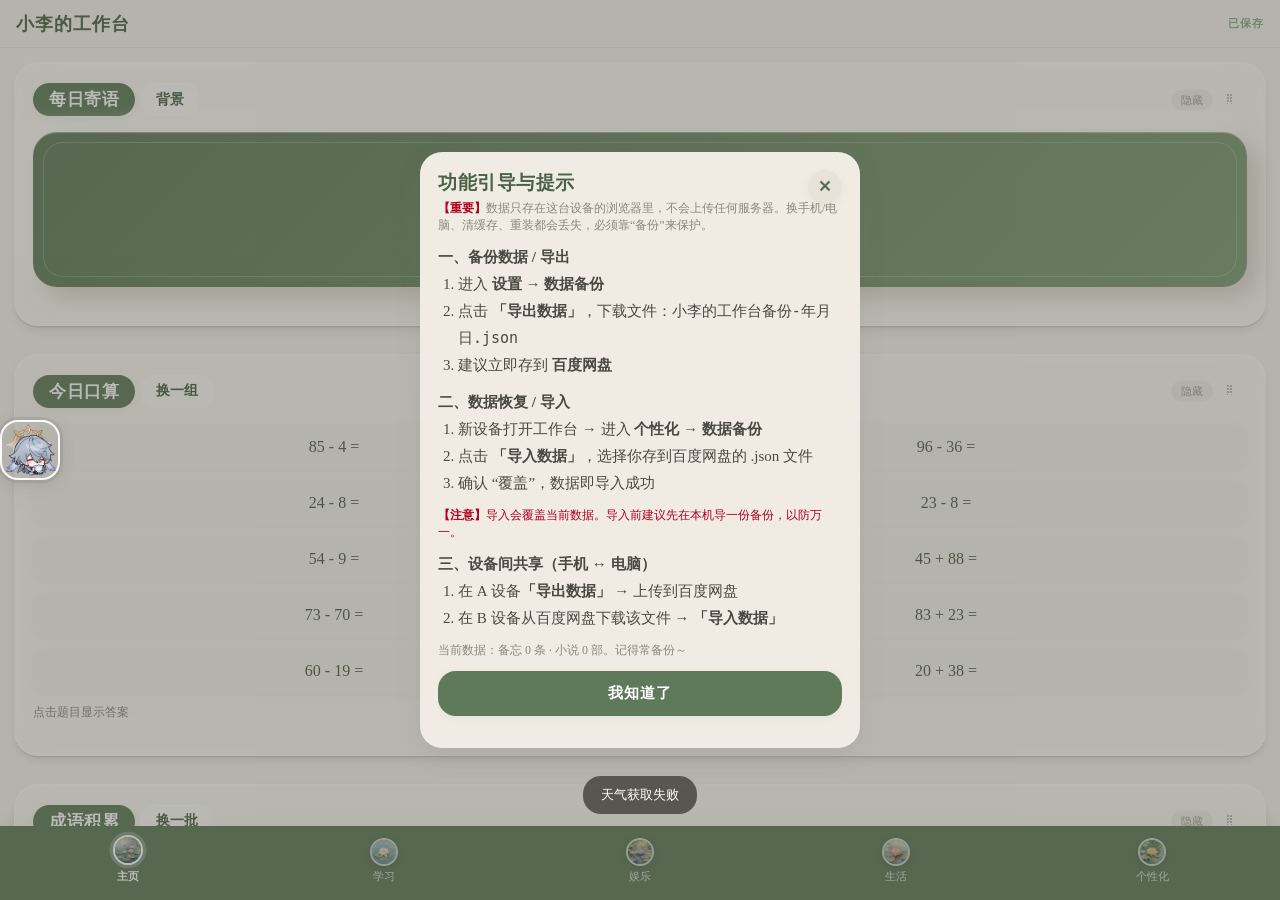
==== commit 406adefd: "Add files via upload" ====
--- a/index.html
+++ b/index.html
@@ -13,7 +13,7 @@
 <meta name="apple-mobile-web-app-title" content="小李的工作台">
 <title>小李的工作台</title>
 <link rel="manifest" href="manifest.json?v=20260803i">
-<link rel="stylesheet" href="style.css?v=20260812r">
+<link rel="stylesheet" href="style.css?v=20260812u">
 </head>
 <body>
 <div id="bg-layer"></div>
@@ -286,6 +286,6 @@
   </div>
 </div>
 
-<script src="app.js?v=20260812r"></script>
+<script src="app.js?v=20260812u"></script>
 </body>
 </html>
--- a/style.css
+++ b/style.css
@@ -5,6 +5,10 @@
 :root { --sys-font-serif: "Noto Serif SC","Songti SC","STSong","SimSun","宋体","Source Han Serif SC",serif; }
 
 * { box-sizing: border-box; -webkit-tap-highlight-color: transparent; }
+/* 学习项目阶段数量输入：隐藏原生上下箭头，只用自定义 ± 按钮，避免与自定义按钮重复触发 */
+#scat-phase-count::-webkit-inner-spin-button,
+#scat-phase-count::-webkit-outer-spin-button { -webkit-appearance: none; margin: 0; }
+#scat-phase-count { -moz-appearance: textfield; appearance: textfield; }
 :root {
   /* 莫兰迪奶绿 + 米色卡其 */
   --cream: #f7f5ed;        /* 宣纸奶白底 */
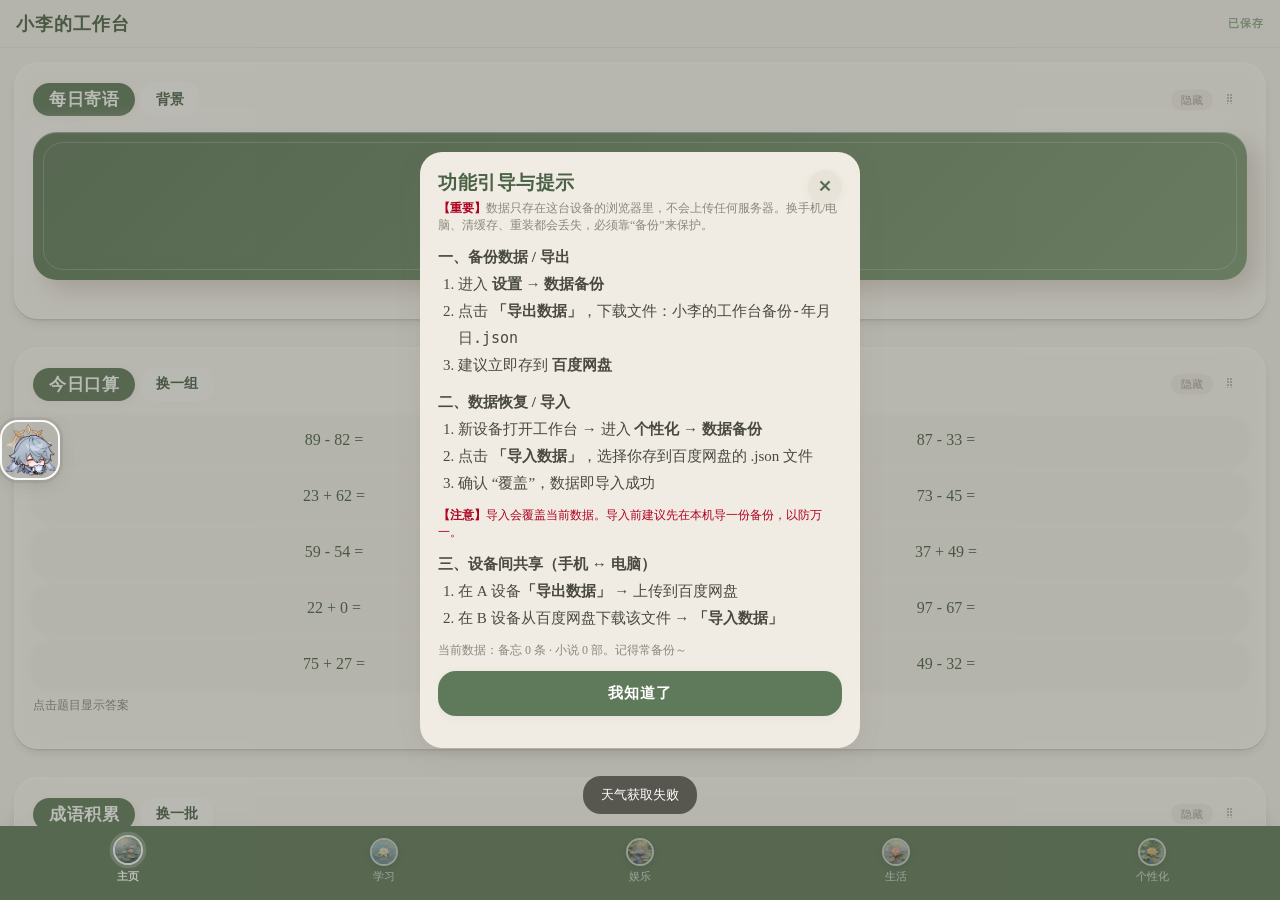
==== commit 4259505e: "Add files via upload" ====
--- a/index.html
+++ b/index.html
@@ -13,7 +13,7 @@
 <meta name="apple-mobile-web-app-title" content="小李的工作台">
 <title>小李的工作台</title>
 <link rel="manifest" href="manifest.json?v=20260803i">
-<link rel="stylesheet" href="style.css?v=20260812u">
+<link rel="stylesheet" href="style.css?v=20260812w">
 </head>
 <body>
 <div id="bg-layer"></div>
@@ -286,6 +286,6 @@
   </div>
 </div>
 
-<script src="app.js?v=20260812u"></script>
+<script src="app.js?v=20260812w"></script>
 </body>
 </html>
--- a/style.css
+++ b/style.css
@@ -3267,14 +3267,14 @@
 .coll-name { font-size: 16px; font-weight: 700; color: var(--ink); line-height: 1.4; word-break: break-word; }
 .coll-facts { list-style: none; margin: 0; padding: 0; display: flex; flex-direction: column; gap: 5px; }
 .coll-facts li { display: flex; font-size: 12px; line-height: 1.45; }
-.coll-facts .cf-k { flex: 0 0 58px; color: #9a917f; }
+.coll-facts .cf-k { flex: 0 0 auto; min-width: 58px; color: #9a917f; white-space: nowrap; }
 .coll-facts .cf-v { color: var(--ink); word-break: break-word; }
 .coll-facts .cf-v.coll-status-want { color: #a86b3a; font-weight: 600; }
 .coll-facts .cf-v.coll-status-rebuy { color: #3a6b4a; font-weight: 600; }
 .coll-facts .cf-v.coll-status-custom { color: #7a5f8f; font-weight: 600; }
 .coll-facts.big { gap: 11px; margin: 12px 0; }
 .coll-facts.big li { font-size: 15px; }
-.coll-facts.big .cf-k { flex: 0 0 76px; color: #8a8068; font-weight: 600; }
+.coll-facts.big .cf-k { flex: 0 0 auto; min-width: 76px; color: #8a8068; font-weight: 600; white-space: nowrap; }
 .coll-facts.big .cf-v { font-size: 16px; }
 .coll-note { font-size: 13px; color: #8a8068; line-height: 1.45; max-height: 38px; overflow: hidden; }
 .coll-tags { display: flex; gap: 4px; flex-wrap: wrap; margin-top: 2px; }
@@ -3394,7 +3394,9 @@
 .coll-drawer-title { font-size: 18px; font-weight: 700; color: var(--green-dark); margin-bottom: 8px; }
 .coll-drawer-meta { font-size: 12px; color: #8a8068; margin-bottom: 10px; }
 .coll-drawer-price { font-size: 13px; color: var(--green-deep); margin-bottom: 10px; }
-.coll-drawer-note { font-size: 14px; line-height: 1.6; color: var(--ink); margin-bottom: 12px; white-space: pre-wrap; }
+.coll-drawer-note { display: flex; gap: 10px; align-items: flex-start; font-size: 14px; line-height: 1.6; color: var(--ink); margin-bottom: 12px; white-space: pre-wrap; }
+.coll-drawer-note .cdn-k { color: #888780; flex-shrink: 0; }
+.coll-drawer-note .cdn-v { color: var(--ink); }
 .coll-drawer-tags { display: flex; gap: 6px; flex-wrap: wrap; margin-bottom: 12px; }
 .coll-drawer-link { word-break: break-all; font-size: 12px; margin-bottom: 16px; }
 .coll-drawer-link a { color: var(--blue); }
@@ -3487,7 +3489,7 @@
   .csl-row { padding: 12px 13px; }
   .csl-name { font-size: 15px; }
   .coll-drawer-sheet { max-height: 84vh; }
-  .coll-facts.big .cf-k { flex-basis: 64px; }
+  .coll-facts.big .cf-k { flex-basis: auto; min-width: 64px; }
   .modal-x { width: 44px; height: 44px; font-size: 17px; }   /* 手机端：更大的触控关闭按钮（44px） */
   .modal-xwrap { top: 0; }
 
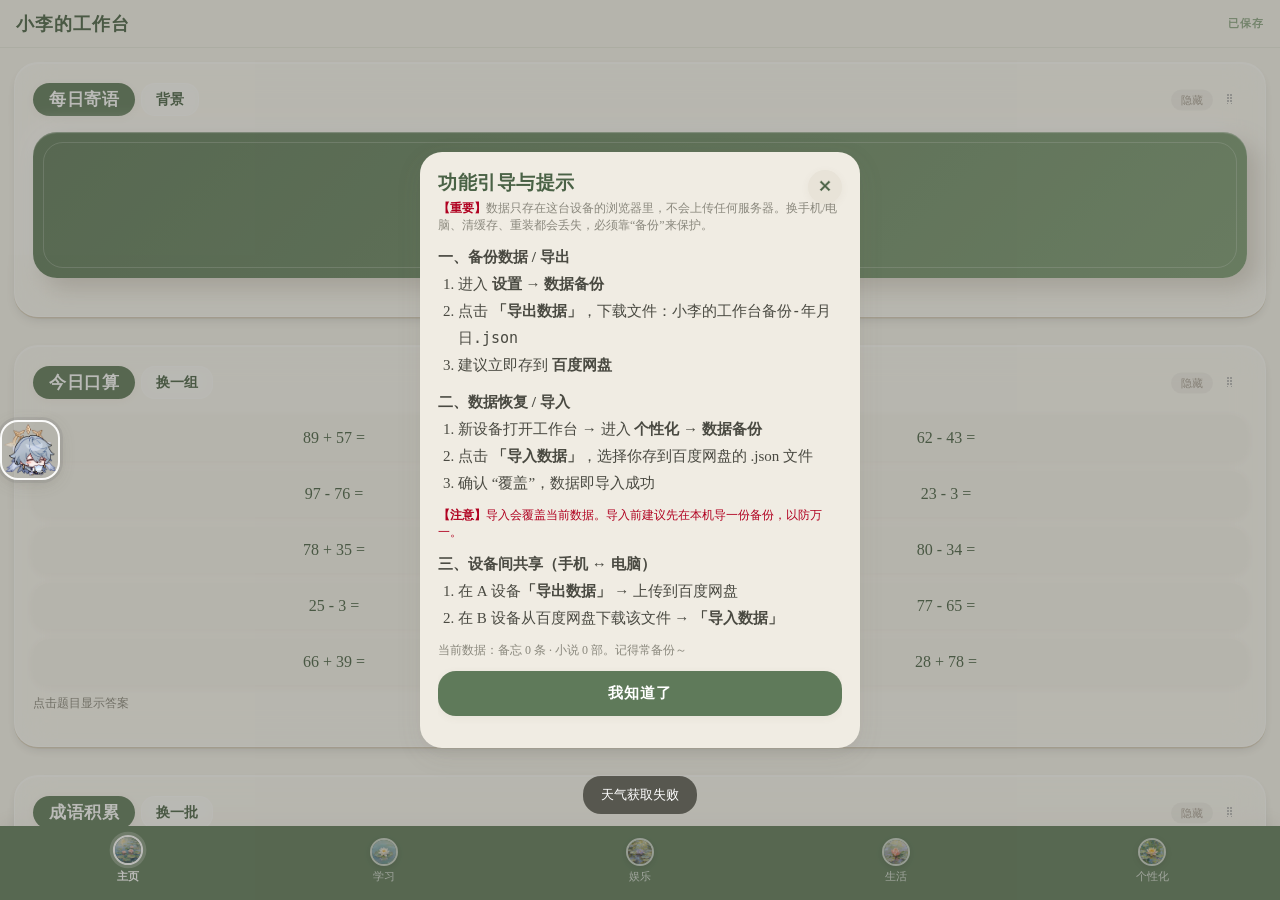
==== commit d7675c9c: "Add files via upload" ====
--- a/index.html
+++ b/index.html
@@ -13,7 +13,7 @@
 <meta name="apple-mobile-web-app-title" content="小李的工作台">
 <title>小李的工作台</title>
 <link rel="manifest" href="manifest.json?v=20260803i">
-<link rel="stylesheet" href="style.css?v=20260812w">
+<link rel="stylesheet" href="style.css?v=20260817c">
 </head>
 <body>
 <div id="bg-layer"></div>
@@ -237,6 +237,7 @@
         <button class="mini-btn" id="set-cloud-pull">拉取同步</button>
         <span id="set-cloud-status" style="font-size:12px;color:#8a8a8a;align-self:center;">未配置</span>
       </div>
+      <div id="set-cloud-conflicts"></div>
       <p class="hint">同步采用「按记录合并」模式：电脑与手机各自新增的内容会自动合集，不会互相覆盖丢失；仅当同一笔记录两端都修改时以最新一次为准。同步码用于端到端加密，Supabase 服务端只存储密文；两端使用相同同步码才能互相解密。</p>
 
       <div class="set-sub">数据存储与管理</div>
@@ -286,6 +287,6 @@
   </div>
 </div>
 
-<script src="app.js?v=20260812w"></script>
+<script src="app.js?v=20260817c"></script>
 </body>
 </html>
--- a/style.css
+++ b/style.css
@@ -262,6 +262,26 @@
 .mini-btn.danger { background: #f0e2df; color: var(--red); }
 .mini-btn.warn { background: #f6ecd9; color: #9a6b16; }
 .set-clear-group { display: flex; flex-wrap: wrap; gap: 8px; margin-top: 4px; }
+
+/* 同步冲突解决面板（奶油绿萌系） */
+#set-cloud-conflicts:empty { display: none; }
+.sync-conflict-box {
+  margin-top: 10px; padding: 12px; border-radius: 14px;
+  background: linear-gradient(135deg, #fbfff6, #f2faf0);
+  border: 1px solid #d8ebcf; box-shadow: 0 2px 10px rgba(120,160,110,0.10);
+}
+.sync-conflict-head { font-size: 13px; color: #8a6d1f; font-weight: 600; margin-bottom: 10px; line-height: 1.5; }
+.sync-conflict-row { display: flex; align-items: center; justify-content: space-between; gap: 8px; padding: 8px 10px; margin-bottom: 8px; background: #ffffff; border-radius: 12px; border: 1px solid #eef3ec; }
+.sync-conflict-row .scr-title { font-size: 13px; color: #4a5a48; flex: 1 1 auto; min-width: 0; overflow: hidden; text-overflow: ellipsis; white-space: nowrap; }
+.scr-opts { display: flex; gap: 6px; flex: 0 0 auto; }
+.scr-btn {
+  font-size: 12px; padding: 5px 9px; border-radius: 9px; cursor: pointer;
+  border: 1px solid #cfd9cb; background: #f7fbf5; color: #5f7a5a; transition: all .12s;
+}
+.scr-btn:hover { background: #eef6ea; }
+.scr-btn.on { background: #5f7a5a; color: #fff; border-color: #5f7a5a; font-weight: 600; box-shadow: 0 0 0 2px rgba(95,122,90,0.18); }
+.sync-conflict-actions { display: flex; flex-wrap: wrap; gap: 8px; margin-top: 4px; }
+.sync-conflict-actions .mini-btn.primary { background: #5f7a5a; color: #fff; border-color: #5f7a5a; }
 
 /* 主页 */
 .home-quote {
@@ -3898,4 +3918,159 @@
 #atm-add:active,
 #atm-close:active{ transform: translateY(1px); box-shadow: inset 0 1px 0 rgba(255,255,255,.6), 0 2px 4px rgba(180,140,90,.15) !important; }
 
-
+/* ===================== 银行存单模块 ===================== */
+#dep-root { font-size: 14px; }
+.dep-msg { padding: 24px 12px; text-align: center; color: #9a8f7a; line-height: 1.7; }
+.dep-gate { max-width: 420px; margin: 8px auto; background: #fffdf9; border: 1px solid #efe6d8; border-radius: 16px; padding: 18px 16px; box-shadow: 0 6px 20px rgba(180,150,110,.10); }
+.dep-gate h4 { margin: 0 0 8px; color: #5f7a5a; font-size: 17px; }
+.dep-tip { font-size: 12.5px; color: #9a8f7a; line-height: 1.6; margin: 6px 0 12px; }
+.dep-field { margin-bottom: 11px; }
+.dep-field label { display: block; font-size: 12.5px; color: #7a6f5d; margin-bottom: 4px; font-weight: 600; }
+.dep-field input, .dep-field select, .dep-field textarea {
+  width: 100%; padding: 9px 11px; border: 1.5px solid #e4d8c5; border-radius: 10px; font: inherit; font-size: 14px; background: #fff; color: #3b342b; outline: none; box-sizing: border-box;
+}
+.dep-field input:focus, .dep-field select:focus, .dep-field textarea:focus { border-color: #8fae7e; }
+.dep-field textarea { min-height: 64px; resize: vertical; }
+.dep-date-row { display: flex; align-items: center; gap: 8px; }
+.dep-date-row .date-disp { flex: 1; min-width: 0; }
+.dep-amt-cn { font-size: 13px; color: #3b6e2f; background: #eef6e8; border-radius: 8px; padding: 6px 10px; margin: -4px 0 10px; min-height: 0; }
+.dep-amt-cn:not(.show) { display: none; }
+.dep-banks { display: flex; flex-wrap: wrap; gap: 6px; margin-top: 8px; align-items: center; }
+.dep-banks-tip { font-size: 12px; color: #7c8b6f; margin-right: 2px; }
+.dep-banks-empty { font-size: 12px; color: #a9b39c; }
+.dep-chip { border: 1px solid #cfe0c2; background: #f3f9ee; color: #4a6b3a; border-radius: 999px; padding: 5px 12px; font-size: 13px; cursor: pointer; transition: .15s; white-space: nowrap; }
+.dep-chip:hover { background: #e4f1d8; border-color: #8fae7e; }
+.dep-chip-mg { border-style: dashed; color: #8a6db0; border-color: #d8c7ee; background: #f6f0fb; }
+.dep-chip-mg:hover { background: #efe5fa; border-color: #b79be0; }
+.dep-mask { position: fixed; inset: 0; background: rgba(40,50,35,.42); display: flex; align-items: center; justify-content: center; z-index: 60; padding: 18px; }
+.dep-modal { width: 100%; max-width: 340px; background: #fff; border-radius: 18px; box-shadow: 0 12px 40px rgba(60,80,40,.28); overflow: hidden; }
+.dep-modal-h { display: flex; align-items: center; justify-content: space-between; padding: 14px 16px; border-bottom: 1px solid #eef1e8; font-size: 15px; color: #3c4a30; }
+.dep-modal-x { width: 26px; height: 26px; border-radius: 50%; border: none; background: #f0efe9; color: #6b6b6b; font-size: 16px; line-height: 1; cursor: pointer; }
+.dep-modal-x:hover { background: #e6e3da; }
+.dep-modal-x.sm { width: 22px; height: 22px; font-size: 14px; background: #f7e3e3; color: #c0495b; }
+.dep-modal-x.sm:hover { background: #f3d2d2; }
+.dep-modal-body { padding: 14px 16px 16px; }
+.dep-bank-add { display: flex; gap: 8px; margin-bottom: 12px; }
+.dep-bank-add input { flex: 1; border: 1px solid #d7e0cc; border-radius: 10px; padding: 9px 10px; font-size: 14px; }
+.dep-bank-add input:focus { border-color: #8fae7e; outline: none; }
+.dep-bank-list { display: flex; flex-direction: column; gap: 8px; max-height: 240px; overflow-y: auto; }
+.dep-bank-row { display: flex; align-items: center; justify-content: space-between; gap: 8px; background: #f6f9f1; border: 1px solid #e7eede; border-radius: 10px; padding: 8px 12px; font-size: 14px; color: #3c4a30; }
+.dep-modal-tip { font-size: 12px; color: #a3ad95; margin: 10px 0 0; line-height: 1.5; }
+.dep-hint { font-size: 11.5px; color: #9a8a6a; margin-top: 4px; }
+.dep-hint:not(.show) { display: none; }
+.dep-sq-box { background: #f6f1e8; border-radius: 12px; padding: 10px 12px; margin-bottom: 12px; }
+.dep-sq-title { font-size: 12.5px; color: #7a6f5d; font-weight: 600; margin-bottom: 8px; }
+.dep-btn { display: inline-block; padding: 10px 16px; border: none; border-radius: 11px; background: #eef2e8; color: #4a5d44; font: inherit; font-size: 14px; font-weight: 600; cursor: pointer; transition: .15s; }
+.dep-btn:hover { background: #e3ead9; }
+.dep-btn.primary { background: #6f9a5e; color: #fff; width: 100%; }
+.dep-btn.primary:hover { background: #5f8a4e; }
+.dep-btn.warn { background: #fbe9b0; color: #8a6d1f; }
+.dep-btn.danger { background: #f7d9d6; color: #b3403a; }
+.dep-link { display: block; width: 100%; margin-top: 10px; background: none; border: none; color: #8fae7e; font: inherit; font-size: 13px; cursor: pointer; text-align: center; }
+.dep-err { color: #d05a52; font-size: 12.5px; min-height: 16px; margin: 8px 0 0; text-align: center; }
+.dep-banner { display: flex; flex-wrap: wrap; gap: 7px; padding: 10px 12px; border-radius: 12px; background: #fff6ec; margin-bottom: 12px; }
+.dep-banner.ok { background: #eef6ea; color: #5f8a4e; justify-content: center; font-size: 13px; }
+.dep-banner-pill { font-size: 12.5px; font-weight: 600; padding: 4px 10px; border-radius: 20px; background: #fff; color: #6b5f4d; box-shadow: 0 1px 3px rgba(0,0,0,.06); }
+.dep-banner-pill.urgent { color: #c0392b; }
+.dep-banner-pill.near { color: #b8860b; }
+.dep-banner-pill.expired { color: #6b6b6b; }
+.dep-banner-pill.over { color: #fff; background: #e5484d; }
+/* ===== 从文字识别填单 ===== */
+.dep-ocr-bar { display: flex; align-items: center; gap: 10px; flex-wrap: wrap; background: #f3f8ee; border: 1px dashed #b9d2a8; border-radius: 12px; padding: 10px 12px; margin-bottom: 12px; }
+.dep-ocr-bar .dep-btn { background: #6f9a5e; color: #fff; }
+.dep-ocr-bar .dep-btn:hover { background: #5f8a4e; }
+.dep-ocr-tip { font-size: 12px; color: #7c8b6e; line-height: 1.4; flex: 1; min-width: 140px; }
+.dep-modal-tip { font-size: 12px; color: #a3ad95; margin: 10px 0 0; line-height: 1.5; }
+.dep-modal textarea { font-family: inherit; }
+.dep-banner-pill.warn { color: #8a6d1f; background: #fbf3da; }
+.dep-home-badge { display: none; margin-left: 8px; padding: 2px 10px; border-radius: 999px; font-size: 12px; font-weight: 700; background: linear-gradient(135deg,#ffd98a,#ffbf66); color: #8a5a00; vertical-align: middle; box-shadow: 0 1px 4px rgba(180,120,0,.3); letter-spacing: .2px; }
+.dep-home-badge.show { display: inline-block; animation: depBadgeBreath 2.4s ease-in-out infinite; }
+@keyframes depBadgeBreath { 0%,100% { box-shadow: 0 1px 4px rgba(180,120,0,.3); } 50% { box-shadow: 0 1px 12px rgba(255,170,40,.7); } }
+.dep-stats { display: grid; grid-template-columns: repeat(6, 1fr); gap: 7px; margin-bottom: 12px; }
+.dep-kpi { background: #fffdf9; border: 1px solid #efe6d8; border-radius: 12px; padding: 9px 4px; text-align: center; }
+.dep-kpi-n { font-size: 15px; font-weight: 700; color: #5f7a5a; }
+.dep-kpi-l { font-size: 10.5px; color: #9a8f7a; margin-top: 2px; }
+.dep-dist { background: #fffdf9; border: 1px solid #efe6d8; border-radius: 12px; padding: 10px 12px; margin-bottom: 12px; }
+.dep-dist-title { font-size: 12.5px; font-weight: 600; color: #7a6f5d; margin-bottom: 8px; }
+.dep-dist-row { display: flex; align-items: center; gap: 8px; margin: 5px 0; font-size: 12.5px; }
+.dep-dist-name { width: 72px; flex-shrink: 0; color: #5b5246; overflow: hidden; text-overflow: ellipsis; white-space: nowrap; }
+.dep-dist-bar { flex: 1; height: 8px; background: #f0e9dd; border-radius: 6px; overflow: hidden; }
+.dep-dist-bar > div { height: 100%; background: linear-gradient(90deg, #8fae7e, #6f9a5e); border-radius: 6px; }
+.dep-dist-amt { width: 78px; flex-shrink: 0; text-align: right; color: #5b5246; }
+.dep-filters { margin-bottom: 12px; }
+.dep-search { width: 100%; padding: 9px 12px; border: 1.5px solid #e4d8c5; border-radius: 10px; font: inherit; font-size: 14px; box-sizing: border-box; margin-bottom: 8px; outline: none; }
+.dep-search:focus { border-color: #8fae7e; }
+.dep-filter-row { display: flex; gap: 7px; margin-bottom: 7px; }
+.dep-filter-row select { flex: 1; min-width: 0; padding: 8px 6px; border: 1.5px solid #e4d8c5; border-radius: 10px; font: inherit; font-size: 12.5px; background: #fff; color: #3b342b; outline: none; }
+.dep-card { position: relative; display: flex; background: #fffdf9; border: 1px solid #efe6d8; border-radius: 13px; margin-bottom: 9px; overflow: hidden; cursor: pointer; transition: .15s; box-shadow: 0 2px 8px rgba(180,150,110,.07); }
+.dep-card:active { transform: scale(.995); }
+.dep-card-bar { width: 6px; background: var(--bar, #4caf50); flex-shrink: 0; }
+.dep-card-body { flex: 1; padding: 10px 12px; min-width: 0; }
+.dep-card-top { display: flex; justify-content: space-between; align-items: center; gap: 8px; }
+.dep-bank { font-weight: 700; color: #4a4236; font-size: 14.5px; overflow: hidden; text-overflow: ellipsis; white-space: nowrap; }
+.dep-tag { font-size: 11px; font-weight: 600; color: #fff; padding: 2px 8px; border-radius: 10px; flex-shrink: 0; white-space: nowrap; }
+.dep-card-amt { font-size: 18px; font-weight: 800; color: #5f7a5a; margin: 4px 0 2px; }
+.dep-card-meta { font-size: 12px; color: #9a8f7a; }
+.dep-empty { text-align: center; color: #9a8f7a; padding: 30px 10px; font-size: 13px; }
+.dep-fab { position: fixed; right: 18px; bottom: 84px; width: 54px; height: 54px; border-radius: 50%; border: none; background: #6f9a5e; color: #fff; font-size: 28px; line-height: 1; box-shadow: 0 6px 16px rgba(111,154,94,.45); cursor: pointer; z-index: 30; }
+.dep-fab:active { transform: scale(.94); }
+.dep-detail, .dep-form, .dep-settings { padding: 4px 2px; }
+.dep-back { background: none; border: none; color: #8fae7e; font: inherit; font-size: 14px; cursor: pointer; padding: 4px 0 10px; }
+.dep-d-bar { height: 5px; border-radius: 4px; margin-bottom: 10px; }
+.dep-detail h3 { margin: 0 0 4px; color: #4a4236; }
+.dep-d-status { font-size: 13px; font-weight: 600; margin-bottom: 6px; }
+.dep-d-amt { font-size: 24px; font-weight: 800; color: #5f7a5a; margin-bottom: 12px; }
+.dep-d-grid { display: grid; grid-template-columns: 1fr 1fr; gap: 9px 14px; background: #fffdf9; border: 1px solid #efe6d8; border-radius: 12px; padding: 12px; margin-bottom: 12px; }
+.dep-d-grid > div { font-size: 13px; color: #5b5246; }
+.dep-d-grid span { display: block; font-size: 11.5px; color: #9a8f7a; margin-bottom: 2px; }
+.dep-d-note { background: #f6f1e8; border-radius: 10px; padding: 10px 12px; font-size: 13px; color: #5b5246; margin-bottom: 12px; line-height: 1.6; word-break: break-word; }
+.dep-d-log { font-size: 12px; color: #9a8f7a; margin-bottom: 12px; }
+.dep-log-row { padding: 2px 0; }
+.dep-d-photos { display: flex; gap: 8px; flex-wrap: wrap; margin-bottom: 12px; }
+.dep-ph { width: 84px; height: 84px; border-radius: 10px; overflow: hidden; background: #f0e9dd; display: flex; align-items: center; justify-content: center; cursor: pointer; }
+.dep-ph img { width: 100%; height: 100%; object-fit: cover; }
+.dep-ph-loading, .dep-ph-err { font-size: 11px; color: #9a8f7a; padding: 4px; text-align: center; }
+.dep-d-actions { display: flex; gap: 8px; margin-bottom: 6px; flex-wrap: wrap; }
+.dep-d-actions .dep-btn { flex: 1; min-width: 84px; text-align: center; }
+.dep-int-est { font-size: 12.5px; color: #8a6d1f; background: #fbf3da; border-radius: 8px; padding: 6px 10px; margin-bottom: 10px; }
+.dep-photos { display: flex; gap: 8px; flex-wrap: wrap; margin-bottom: 6px; }
+.dep-ph-thumb { position: relative; width: 76px; height: 76px; border-radius: 10px; overflow: hidden; background: #f0e9dd; display: flex; align-items: center; justify-content: center; }
+.dep-ph-thumb img { width: 100%; height: 100%; object-fit: cover; }
+.dep-ph-x { position: absolute; top: 2px; right: 2px; width: 20px; height: 20px; border-radius: 50%; border: none; background: rgba(0,0,0,.55); color: #fff; font-size: 13px; line-height: 1; cursor: pointer; }
+.dep-form-actions { display: flex; gap: 10px; margin-top: 12px; }
+.dep-form-actions .dep-btn { flex: 1; text-align: center; }
+.dep-set-block { background: #fffdf9; border: 1px solid #efe6d8; border-radius: 12px; padding: 12px; margin-bottom: 12px; }
+.dep-set-block h4 { margin: 0 0 10px; color: #5f7a5a; font-size: 14.5px; }
+.dep-set-block.danger-block { border-color: #f3cfca; background: #fdf3f2; }
+.dep-set-block.danger-block h4 { color: #c0392b; }
+@media (max-width: 480px) { .dep-stats { grid-template-columns: repeat(3, 1fr); } .dep-kpi:nth-child(4), .dep-kpi:nth-child(5), .dep-kpi:nth-child(6) { grid-column: span 1; } }
+.dep-kpi-n.over { color: #e5484d; }
+/* 存单所属人 + 50万存款保险警戒线 */
+.dep-card-top .dep-warn-tag { font-size: 10.5px; font-weight: 700; padding: 2px 7px; border-radius: 10px; flex-shrink: 0; white-space: nowrap; margin-right: 4px; }
+.dep-warn-tag.over { background: #fde2e1; color: #c0392b; border: 1px solid #f3b5b2; }
+.dep-warn-tag.warn { background: #fbf3da; color: #8a6d1f; border: 1px solid #ecd9a3; }
+.dep-d-owner { font-size: 12.5px; color: #8a7f6c; margin-bottom: 8px; }
+.dep-over-box { font-size: 12.5px; line-height: 1.6; border-radius: 10px; padding: 9px 11px; margin-bottom: 12px; }
+.dep-over-box.over { background: #fdf0ef; border: 1px solid #f3c4c1; color: #c0392b; }
+.dep-over-box.warn { background: #fbf3da; border: 1px solid #ecd9a3; color: #8a6d1f; }
+.dep-limit-hint { font-size: 10.5px; color: #a99a82; flex: 1; text-align: right; align-self: center; }
+@media (max-width: 480px) { .dep-limit-hint { flex-basis: 100%; text-align: left; margin-top: 2px; } }
+
+
+/* ===== D2 倒计时分类 Tab / D3 过期归档 ===== */
+.cd-tabs { display: flex; flex-wrap: wrap; gap: 6px; margin-bottom: 10px; }
+.cd-tab { font-size: 12.5px; padding: 3px 12px; border-radius: 20px; background: #f0f4ea; color: #6b7a64; cursor: pointer; border: 1px solid #e3ecdd; }
+.cd-tab.active { background: #7cc47f; color: #fff; border-color: #7cc47f; font-weight: 700; }
+.cd-cat-pill { font-size: 10.5px; background: #eef3e8; color: #6b7a64; border-radius: 8px; padding: 1px 6px; margin-left: 4px; }
+.cd-expired { margin-top: 10px; border-top: 1px dashed #e3ecdd; padding-top: 8px; }
+.cd-expired summary { font-size: 12.5px; color: #9a8f7a; cursor: pointer; padding: 4px 0; }
+.cd-expired .cd-item { opacity: .7; }
+
+/* ===== E2 灵感标签 ===== */
+.insp-tags { display: flex; flex-wrap: wrap; gap: 5px; margin: 4px 0 2px; }
+.insp-tag { font-size: 11.5px; background: #eef3e8; color: #52a857; border-radius: 20px; padding: 1px 9px; cursor: pointer; }
+.insp-tag:hover { background: #dff0db; }
+.insp-filter-bar { font-size: 12.5px; color: #6b7a64; padding: 4px 0 8px; }
+.insp-taginput { width: 100%; }
+
+
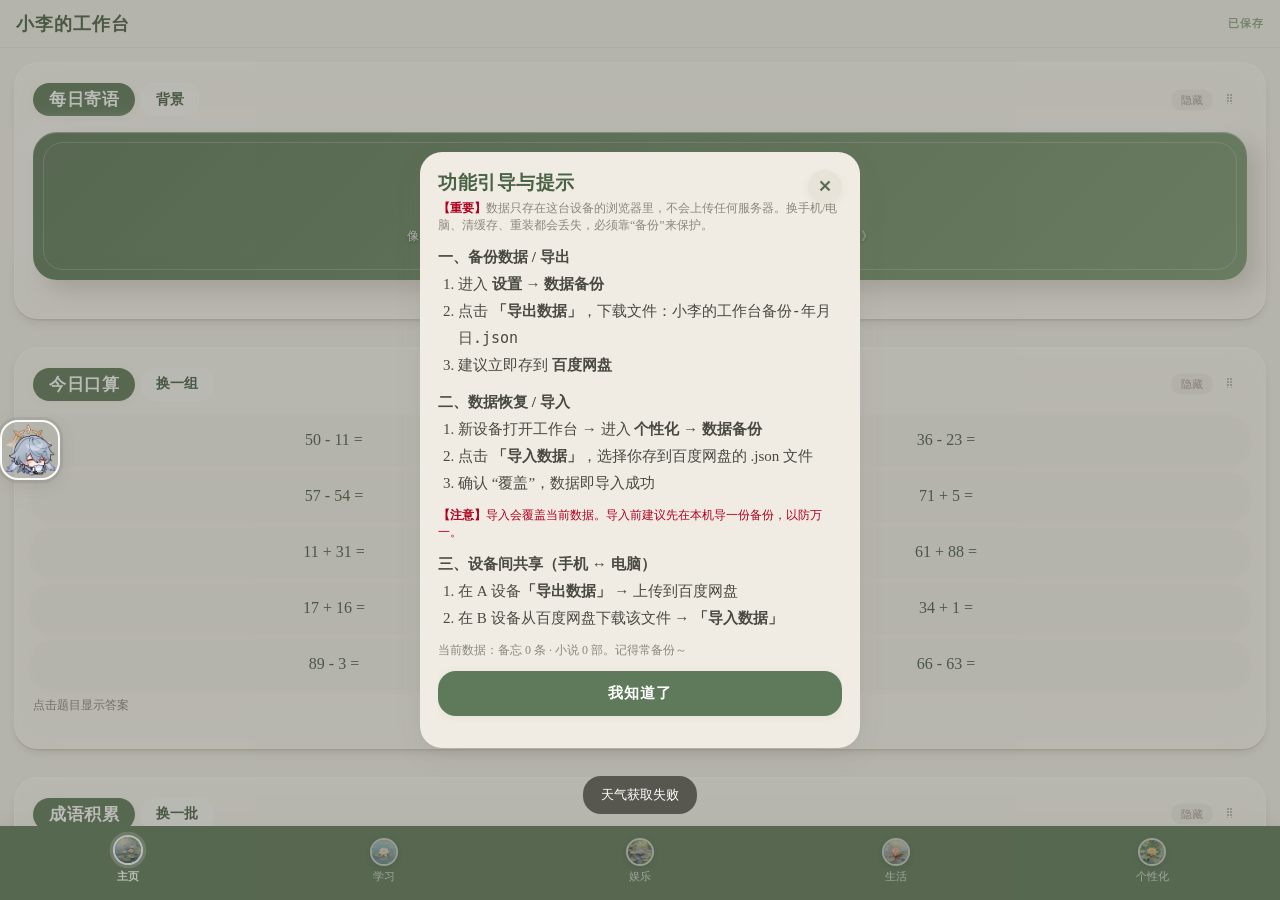
==== commit 0fcf6893: "Add files via upload" ====
--- a/index.html
+++ b/index.html
@@ -13,7 +13,7 @@
 <meta name="apple-mobile-web-app-title" content="小李的工作台">
 <title>小李的工作台</title>
 <link rel="manifest" href="manifest.json?v=20260803i">
-<link rel="stylesheet" href="style.css?v=20260817c">
+<link rel="stylesheet" href="style.css?v=20260825a">
 </head>
 <body>
 <div id="bg-layer"></div>
@@ -110,6 +110,7 @@
           <div class="search-bar">
             <input type="text" id="novel-search" placeholder="搜索小说名称…">
           </div>
+          <button class="btn-primary" id="n-shelf-open" style="margin:0 0 10px;background:#2e5a47">打开压缩包收纳架（新功能）</button>
           <button class="btn-primary" id="n-add" style="margin:0 0 10px;">+ 添加小说</button>
           <ul class="item-list" id="novel-list"></ul>
         </div>
@@ -287,6 +288,6 @@
   </div>
 </div>
 
-<script src="app.js?v=20260817c"></script>
+<script src="app.js?v=20260825a"></script>
 </body>
 </html>
--- a/style.css
+++ b/style.css
@@ -1,4076 +1,3939 @@
-/* 用户预存的本机字体（清透工作台打包，PC 端加载；手机默认走系统字体不下载） */
-@font-face { font-family: "fs-nanxi";     src: url("fonts/nanxiyoumosong.woff2") format("woff2"); font-display: swap; font-weight: 400; font-style: normal; }   /* 2026-08-06：每日寄语中文诗词→南西油墨宋(子集化 1.87MB，仅诗句本体；缺字回退系统宋体) */
-@font-face { font-family: "Great Vibes"; src: url("fonts/greatvibes.woff2") format("woff2"); font-display: swap; font-weight: 400; font-style: normal; }   /* 2026-08-05 更正：每日寄语英文诗词用花体（拉丁子集，~42KB 已打包，国内离线可用） */
-/* 系统字体 fallback 栈（手机端开启"手机用系统字体"时使用，跟随手机自带字体） */
-:root { --sys-font-serif: "Noto Serif SC","Songti SC","STSong","SimSun","宋体","Source Han Serif SC",serif; }
-
-* { box-sizing: border-box; -webkit-tap-highlight-color: transparent; }
-/* 学习项目阶段数量输入：隐藏原生上下箭头，只用自定义 ± 按钮，避免与自定义按钮重复触发 */
-#scat-phase-count::-webkit-inner-spin-button,
-#scat-phase-count::-webkit-outer-spin-button { -webkit-appearance: none; margin: 0; }
-#scat-phase-count { -moz-appearance: textfield; appearance: textfield; }
-:root {
-  /* 莫兰迪奶绿 + 米色卡其 */
-  --cream: #f7f5ed;        /* 宣纸奶白底 */
-  --cream2: #f0ece3;       /* 卡片米色 */
-  --cream3: #e8e3d8;       /*  hover/侧栏 */
-  --green: #7b9a73;        /* 鼠尾草绿 */
-  --green-deep: #2e5a47;   /* 墨绿：导航选中态/胶囊按钮 */
-  --green-dark: #4a6246;   /* 墨绿字 */
-  --green-pale: #dbe5d3;   /* 浅绿点缀 */
-  --green-mist: #c9d6c0;   /* 更浅的绿雾 */
-  --pill-h: 33px;          /* 小胶囊统一高度标准（2026-08-05） */
-  --ink: #4a4a42;          /* 暖墨色 */
-  --gold: #b8a67d;         /* 哑光金 */
-  --red: #b87a72;          /* 陶土红 */
-  --navsel: #5f7a5a;        /* 底栏背景色（可跟随设置-底部导航选中色调整，默认灰豆绿） */
-  --ui-font: "Noto Serif SC", "Songti SC", "STSong", "SimSun", "宋体", serif;
-  --shadow: 0 4px 14px rgba(95,90,75,.08);
-  --shadow-sm: 0 2px 8px rgba(95,90,75,.06);
-  --shadow-lg: 0 8px 26px rgba(95,90,75,.10);
-  --font-size-base: 15px;
-  --font-color: var(--ink);
-  /* Soft UI (新拟态) 变量 —— 基础层 */
-  --su-bg: #ebe6de;
-  --su-shadow-out: 8px 8px 18px rgba(166,156,146,.30), -6px -6px 14px rgba(255,255,255,.60);
-  --su-shadow-in: inset 4px 4px 8px rgba(166,156,146,.25), inset -3px -3px 7px rgba(255,255,255,.50);
-  --su-green1: #cfe9cf; --su-green2: #f7f4e9; --su-green-text: #3f6b3f;
-  --su-pink1: #e8d0d7; --su-pink2: #f5ede9; --su-pink-text: #a06570;
-  /* Claymorphism（粘土风）变量 —— 更圆、更厚、更果冻 */
-  --clay-radius: 24px;
-  --clay-shadow-out: 10px 10px 22px rgba(154,144,130,.35), -8px -8px 18px rgba(255,255,255,.65);
-  --clay-shadow-in: inset 5px 5px 12px rgba(154,144,130,.28), inset -4px -4px 10px rgba(255,255,255,.55);
-  --clay-shadow-btn: 6px 6px 14px rgba(154,144,130,.30), -4px -4px 10px rgba(255,255,255/.60);
-}
-html, body {
-  margin: 0; padding: 0;
-  font-family: var(--ui-font);
-  font-size: var(--font-size-base);
-  background: var(--cream);
-  color: var(--font-color);
-  height: 100%;
-}
-body {
-  display: flex; flex-direction: column; height: 100vh; overflow: hidden;
-  background: var(--cream);
-  /* 让 body 形成 stacking context，#bg-layer (z-index:-1) 才能正确处于 body 背景之上、内容之下 */
-  position: relative;
-  z-index: 0;
-}
-/* 独立背景层：承载全局/分区图片背景。filter 只作用于此层，绝不波及上方文字与卡片 */
-#bg-layer {
-  position: fixed;
-  inset: 0;
-  z-index: -1;
-  background-position: center;
-  background-repeat: no-repeat;
-    background-size: cover;
-  }
-
-/* 顶栏 —— 极淡，不抢画面 */
-#topbar {
-  flex: 0 0 auto; height: 48px;
-  background: rgba(247,245,237,.92); backdrop-filter: blur(6px);
-  color: var(--green-dark); display: flex; align-items: center; justify-content: space-between;
-  padding: 0 16px; font-family: var(--ui-font); font-size: calc(1.200 * var(--font-size-base)); font-weight: 600;
-  border-bottom: 1px solid rgba(123,154,115,.12); z-index: 5; letter-spacing: 1px;
-}
-#save-state { font-size: calc(0.733 * var(--font-size-base)); font-family: sans-serif; opacity: .85; color: var(--green); }
-#save-state.saving { color: #b8a67d; }
-#save-state.saved { color: #7b9a73; }
-#save-state.error { color: var(--red); }
-
-#screen { flex: 1 1 auto; overflow-y: auto; padding: 14px; -webkit-overflow-scrolling: touch; }
-.page { display: block; }
-.page[hidden] { display: none; }
-
-/* 卡片 —— 粘土边 + 清透磨砂面（统一外观：无论底图纯色/渐变/图片，都呈现半透白雾+粘土阴影） */
-.card {
-  background: rgba(255,255,255,.42);
-  -webkit-backdrop-filter: blur(18px) saturate(170%);
-  backdrop-filter: blur(18px) saturate(170%);
-  border: 1px solid rgba(255,255,255,.5);
-  border-radius: 22px;
-  padding: 16px; margin-bottom: 14px;
-  box-shadow:
-    inset 0 1px 0 rgba(255,255,255,.6),
-    0 1.5px 0 rgba(200,180,140,.4),
-    0 5px 12px -4px rgba(20,30,40,.18);
-  position: relative;
-}
-
-/* ===== 酷狗风清透微磨砂（底图为"图片"时激活；与玻璃开关解绑；考公版不触发） =====
-   统一规则：不论何种模式，卡片都是"粘土边+清透磨砂面"；图片底时磨砂更深跟随 glassOpacity */
-body.glass-on .card,
-body.glass-on .life-card,
-body.glass-on .memo-card,
-body.glass-on .stat-card,
-body.glass-on .travel-day,
-body.glass-on .travel-spot,
-body.glass-on .travel-hotel,
-body.glass-on .doc-card,
-body.glass-on .wf-card,
-body.glass-on .home-card {
-  background: rgba(255, 255, 255, var(--glass-alpha, .08));
-  backdrop-filter: blur(var(--glass-blur, 3px)); -webkit-backdrop-filter: blur(var(--glass-blur, 3px));
-  border: 1px solid rgba(255, 255, 255, .32);
-  box-shadow: 0 10px 26px -10px rgba(20, 16, 10, .55);
-  margin-bottom: 14px;
-  border-radius: 16px;
-}
-
-/* ============ 模块级 glass（清透微磨砂）：学习/生活/娱乐的模块用 .mod-glass 类 ============ */
-/* 当模块 barColor.type === "glass" 时，模块卡片采用酷狗风磨砂；不依赖底图是不是图片 */
-.main-work.mod-glass .module-head {
-  background: rgba(255, 255, 255, var(--glass-alpha, .08));
-  backdrop-filter: blur(var(--glass-blur, 3px));
-  -webkit-backdrop-filter: blur(var(--glass-blur, 3px));
-  border: 1px solid rgba(255, 255, 255, .32);
-  box-shadow: 0 10px 26px -10px rgba(20, 16, 10, .45);
-  border-radius: 16px;
-  font-weight: 600;
-}
-.main-work.mod-glass .module-head .module-dot {
-  background: rgba(255,255,255,.7) !important;
-  border: 1px solid rgba(255,255,255,.5);
-}
-.main-work.mod-glass .module-head .mod-head-acts .mini-btn {
-  background: rgba(255,255,255,.18) !important;
-  border: 1px solid rgba(255,255,255,.3) !important;
-  box-shadow: none !important;
-}
-.main-work.mod-glass .phase {
-  background: rgba(255,255,255,.86) !important;
-  color: var(--green-dark, #5f7a5a) !important;
-  border: 1px solid rgba(255,255,255,.6) !important;
-  box-shadow: 0 4px 10px -4px rgba(60,50,30,.3), inset 0 1px 0 rgba(255,255,255,.6) !important;
-  font-weight: 600;
-}
-.main-work.mod-glass .phase.active {
-  background: var(--green-deep, #5f7a5a) !important;
-  color: #fff !important;
-  border: 1px solid rgba(255,255,255,.4) !important;
-  box-shadow: 0 4px 10px -4px rgba(60,50,30,.4), inset 0 1px 0 rgba(255,255,255,.18) !important;
-}
-.main-work.mod-glass .study-btn-row,
-.main-work.mod-glass .item-list li {
-  background: rgba(255,255,255,.06) !important;
-  border: 1px solid rgba(255,255,255,.22) !important;
-  border-radius: 14px;
-  box-shadow: none !important;
-}
-.main-work.mod-glass .study-btn-row {
-  padding: 6px;
-  margin-bottom: 10px;
-}
-.main-work.mod-glass #study-list li {
-  margin-bottom: 8px;
-  padding: 10px 12px;
-}
-.main-work.mod-glass .color-row .mini-btn {
-  background: rgba(255,255,255,.16) !important;
-  border: 1px solid rgba(255,255,255,.3) !important;
-  box-shadow: none !important;
-}
-/* 图片底图下：去掉所有文字阴影 + 让设置区文字跟随 fontColor */
-body.glass-on, body.glass-on * { text-shadow: none !important; }
-body.glass-on #topbar {
-  background: rgba(255, 255, 255, .12);
-  backdrop-filter: blur(8px); -webkit-backdrop-filter: blur(8px);
-}
-
-/* 图片底图下：文字默认白字（可被字体颜色设置覆盖）+ 不加粗 + 字号略大 + 轻投影；底图清晰可辨 */
-body.glass-on .card,
-body.glass-on .life-card,
-body.glass-on .memo-card,
-body.glass-on .stat-card,
-body.glass-on .home-quote,
-body.glass-on .home-card,
-body.glass-on .travel-day,
-body.glass-on .travel-spot,
-body.glass-on .travel-hotel,
-body.glass-on .doc-card,
-body.glass-on .wf-card,
-body.glass-on .thumb {
-  font-weight: 400 !important;
-  font-size: calc(var(--font-size-base) + 1px);
-}
-/* 标题略加粗但用用户字色；实心按钮保留白字+不加粗（被下方 .btn-primary 规则覆盖） */
-body.glass-on .card-title,
-body.glass-on .home-card-head,
-body.glass-on .module-head {
-  font-weight: 600 !important;
-}
-
-/* ============ 图片底图下：原本粘土风的子元素（按钮/选项卡/小卡）一起切酷狗风 ============ */
-/* 主/次按钮：透明 + 1px 细白边 + 白字 */
-/* 首页"今日口算"每道题各自一卡 */
-body.glass-on .math-grid .mq {
-  background: rgba(255,255,255,.82) !important;
-  border: 1px solid rgba(123,154,115,.3) !important;
-  color: var(--green-dark, #5f7a5a) !important;
-  font-weight: 600 !important;
-  text-shadow: none !important;
-  box-shadow: 0 4px 10px -4px rgba(20,16,10,.3) !important;
-}
-/* 娱乐区小说条目各自一卡 */
-body.glass-on .item-list li.novel-card {
-  background: rgba(255,255,255,.82) !important;
-  border: 1px solid rgba(123,154,115,.3) !important;
-  color: var(--green-dark, #5f7a5a) !important;
-  font-weight: 500 !important;
-  text-shadow: none !important;
-  box-shadow: 0 4px 10px -4px rgba(20,16,10,.3) !important;
-  margin-bottom: 10px;
-  border-radius: 14px;
-}
-/* 娱乐区小说列表的小标签等也跟随字色 */
-body.glass-on .item-list li.novel-card .t,
-body.glass-on .item-list li.novel-card .ans { color: var(--green-dark, #5f7a5a) !important; text-shadow: none !important; font-weight: 600; }
-
-/* ============ 娱乐区"小说/灵感"切换键：图片底图下保持可爱粘土风 ============ */
-/* 不被酷狗风覆盖：恢复原粘土胶囊外观，但加 1px 细白边让它在图上也清晰 */
-body.glass-on .sub-tabs .sub {
-  background: rgba(255,251,242,.86) !important;     /* 偏奶油白半透 */
-  color: var(--green-dark, #5f7a5a) !important;
-  border: 1px solid rgba(255,255,255,.6) !important;
-  box-shadow: 0 4px 10px -4px rgba(60,50,30,.35), inset 0 1px 0 rgba(255,255,255,.6) !important;
-  text-shadow: none !important;
-  font-weight: 600 !important;
-}
-body.glass-on .sub-tabs .sub.active {
-  background: var(--green-deep, #5f7a5a) !important;
-  color: #fff !important;
-  box-shadow: 0 4px 10px -4px rgba(60,50,30,.4), inset 0 1px 0 rgba(255,255,255,.18) !important;
-  border: 1px solid rgba(255,255,255,.4) !important;
-  text-shadow: 0 1px 2px rgba(0,0,0,.35) !important;
-}
-.card-title {
-  font-family: var(--ui-font); font-size: calc(1.000 * var(--font-size-base)); font-weight: 600; color: #fff;
-  margin-bottom: 14px; display: inline-flex; align-items: center; gap: 8px;
-  letter-spacing: .5px;
-  background: var(--green-deep); border-radius: 20px; padding: 8px 14px;     /* 2026-08-05：与 .mini-btn 高度统一为 33px（15+16+2=33）—— 主页模块胶囊与"换一批/换一组/背景/选择模块"水平对齐 */
-  box-shadow: var(--shadow-sm);
-}
-.mini-btn {
-  border: none; background: var(--cream3); color: var(--green-dark);
-  border-radius: 14px; padding: 7px 14px; font-size: calc(0.867 * var(--font-size-base)); cursor: pointer;
-  transition: background .15s, transform .1s; box-shadow: var(--shadow-sm);
-  font-family: inherit;
-}
-.mini-btn:active { background: var(--green-pale); transform: scale(.97); }
-.mini-btn.danger { background: #f0e2df; color: var(--red); }
-.mini-btn.warn { background: #f6ecd9; color: #9a6b16; }
-.set-clear-group { display: flex; flex-wrap: wrap; gap: 8px; margin-top: 4px; }
-
-/* 同步冲突解决面板（奶油绿萌系） */
-#set-cloud-conflicts:empty { display: none; }
-.sync-conflict-box {
-  margin-top: 10px; padding: 12px; border-radius: 14px;
-  background: linear-gradient(135deg, #fbfff6, #f2faf0);
-  border: 1px solid #d8ebcf; box-shadow: 0 2px 10px rgba(120,160,110,0.10);
-}
-.sync-conflict-head { font-size: 13px; color: #8a6d1f; font-weight: 600; margin-bottom: 10px; line-height: 1.5; }
-.sync-conflict-row { display: flex; align-items: center; justify-content: space-between; gap: 8px; padding: 8px 10px; margin-bottom: 8px; background: #ffffff; border-radius: 12px; border: 1px solid #eef3ec; }
-.sync-conflict-row .scr-title { font-size: 13px; color: #4a5a48; flex: 1 1 auto; min-width: 0; overflow: hidden; text-overflow: ellipsis; white-space: nowrap; }
-.scr-opts { display: flex; gap: 6px; flex: 0 0 auto; }
-.scr-btn {
-  font-size: 12px; padding: 5px 9px; border-radius: 9px; cursor: pointer;
-  border: 1px solid #cfd9cb; background: #f7fbf5; color: #5f7a5a; transition: all .12s;
-}
-.scr-btn:hover { background: #eef6ea; }
-.scr-btn.on { background: #5f7a5a; color: #fff; border-color: #5f7a5a; font-weight: 600; box-shadow: 0 0 0 2px rgba(95,122,90,0.18); }
-.sync-conflict-actions { display: flex; flex-wrap: wrap; gap: 8px; margin-top: 4px; }
-.sync-conflict-actions .mini-btn.primary { background: #5f7a5a; color: #fff; border-color: #5f7a5a; }
-
-/* 主页 */
-.home-quote {
-  font-family: "fs-nanxi", "Noto Serif SC", "Songti SC", serif; font-size: calc(1.867 * var(--font-size-base)); color: #fff;   /* 2026-08-06：中文诗词→南西油墨宋(子集化)；释义走 .home-quote-explain 的 --ui-font */
-  text-shadow: 0 1px 5px rgba(0,0,0,.45), 0 0 1px rgba(0,0,0,.4);
-  text-align: center; padding: 34px 18px; line-height: 1.7; border-radius: var(--clay-radius);
-  border: none; margin-bottom: 16px;
-  background: linear-gradient(135deg, #5f7a5a, #7b9a73);
-  box-shadow: var(--clay-shadow-out), inset 0 1px 1px rgba(255,255,255,.4); letter-spacing: 1px;
-  position: relative; overflow: hidden;
-}
-.home-quote::before {
-  content: ""; position: absolute; inset: 10px;
-  border: 1px solid rgba(255,255,255,.22); border-radius: 20px; pointer-events: none;
-}
-.home-quote.en { font-family: "Great Vibes", cursive; font-size: calc(2.133 * var(--font-size-base)); letter-spacing: 0; }
-.home-quote.cute { font-family: "YouYuan", "幼圆", "Yuanti SC", "圆体-简", "PingFang SC", sans-serif; font-size: calc(1.800 * var(--font-size-base)); letter-spacing: 1px; }   /* 2026-08-05 更正：可爱句第一行也加大 */
-.home-quote-explain {
-  margin-top: 12px; font-family: var(--ui-font); font-size: calc(0.800 * var(--font-size-base)); line-height: 1.7;   /* 2026-08-05 更正：第二行(翻译)字号调小至小四号感(0.933→0.800) */
-  color: #eef6ee; text-shadow: 0 1px 3px rgba(0,0,0,.5); letter-spacing: .5px; text-align: center; padding: 0 6px;
-}
-
-/* 月历日期选择器 */
-.date-disp { flex: 1; font-size: calc(1.000 * var(--font-size-base)); color: var(--green-dark); padding: 6px 10px; background: var(--cream); border-radius: 12px; }
-.cal-picker { padding: 4px 2px; }
-.cal-tip { font-size: calc(0.867 * var(--font-size-base)); color: #6f8c78; text-align: center; margin-bottom: 8px; }
-.cal-head { display: flex; align-items: center; justify-content: space-between; margin-bottom: 8px; }
-.cal-title { font-size: calc(1.067 * var(--font-size-base)); color: var(--green-dark); font-family: var(--ui-font); }
-.cal-title-btn { cursor: pointer; padding: 4px 12px; border-radius: 12px; background: var(--cream); box-shadow: var(--shadow-sm); transition: background .12s; user-select: none; }
-.cal-title-btn:active { background: var(--green-mist); }
-/* 年/月快选网格 */
-.cal-ym-grid { display: grid; grid-template-columns: repeat(3, 1fr); gap: 8px; padding: 4px 0; }
-.cal-ym-cell { border: none; text-align: center; padding: 13px 0; font-size: calc(1.000 * var(--font-size-base)); color: var(--green-dark); border-radius: 12px; cursor: pointer; background: var(--cream2); transition: background .12s, color .12s; font-family: inherit; font-weight: 600; }
-.cal-ym-cell:hover { background: var(--green-mist); }
-.cal-ym-cell:active { transform: scale(.97); }
-.cal-ym-cell.today { box-shadow: inset 0 0 0 1.5px #9bb6a8; }
-.cal-ym-cell.sel { background: var(--green); color: #fff; }
-.cal-nav { width: 34px; height: 34px; border: none; border-radius: 50%; background: var(--cream); color: var(--green-dark); font-size: calc(1.200 * var(--font-size-base)); cursor: pointer; box-shadow: var(--shadow-sm); }
-.cal-nav:active { background: var(--green-mist); }
-.cal-grid { display: grid; grid-template-columns: repeat(7, 1fr); gap: 4px; }
-.cal-wk { text-align: center; font-size: calc(0.800 * var(--font-size-base)); color: #8aa394; padding: 4px 0; }
-.cal-cell { text-align: center; padding: 9px 0; font-size: calc(1.000 * var(--font-size-base)); color: var(--green-dark); border-radius: 10px; cursor: pointer; background: var(--cream2); transition: background .12s, color .12s; }
-.cal-cell.empty { background: transparent; cursor: default; }
-.cal-cell:hover:not(.empty) { background: var(--green-mist); }
-.cal-cell.today { box-shadow: inset 0 0 0 1.5px #9bb6a8; }
-.cal-cell.sel { background: var(--green); color: #fff; }
-.cal-cell.rstart, .cal-cell.rend { background: var(--green-deep); color: #fff; }
-.cal-cell.inrange { background: var(--green-mist); color: var(--green-dark); }
-.cal-bar { display: flex; gap: 8px; justify-content: center; margin-top: 12px; }
-.cal-topbar { display: flex; align-items: center; margin-bottom: 6px; }
-.cal-back { border: none; background: var(--cream); color: var(--green-dark); border-radius: 10px; padding: 5px 10px; font-size: calc(0.867 * var(--font-size-base)); cursor: pointer; box-shadow: var(--shadow-sm); }
-.cal-back:active { background: var(--green-mist); }
-.period-stats { margin-top: 14px; }
-.ps-row { display: flex; align-items: center; flex-wrap: wrap; gap: 8px; background: var(--cream); padding: 10px 12px; border-radius: 12px; margin-bottom: 6px; font-size: calc(0.933 * var(--font-size-base)); }
-.ps-idx { color: var(--green-deep); font-weight: 600; }
-.ps-date { color: var(--ink); }
-.ps-dur { margin-left: auto; color: #7e7b6e; font-size: calc(0.867 * var(--font-size-base)); }
-.ps-gap { text-align: center; font-size: calc(0.800 * var(--font-size-base)); color: #9a9384; margin: 4px auto 10px; background: var(--cream2); padding: 3px 10px; border-radius: 10px; width: fit-content; }
-
-/* 月历独立浮层（避免覆盖表单弹窗） */
-.cal-overlay { position: fixed; inset: 0; background: rgba(60,80,70,.35); display: flex; align-items: center; justify-content: center; z-index: 60; padding: 16px; }
-.cal-modal { background: #fff; border-radius: 20px; padding: 16px; width: 320px; max-width: 92vw; box-shadow: var(--shadow-lg); }
-.time-modal { width: 260px; }
-.time-pick-row { display: flex; align-items: center; justify-content: center; gap: 10px; margin: 12px 0; }
-.time-select { width: auto; min-width: 80px; font-size: calc(1.200 * var(--font-size-base)); padding: 10px 8px; border-radius: 12px; background: var(--cream); border: 1px solid rgba(123,154,115,.2); color: var(--green-dark); }
-.time-sep { font-size: calc(1.333 * var(--font-size-base)); font-weight: 600; color: var(--green-deep); }
-.math-grid { display: grid; grid-template-columns: repeat(2, 1fr); gap: 10px; margin-bottom: 8px; }
-.math-grid .mq {
-  background: var(--cream); border-radius: 16px; padding: 14px 8px; text-align: center;
-  font-size: calc(1.067 * var(--font-size-base)); color: var(--green-dark); cursor: pointer; user-select: none;
-  border: none; box-shadow: var(--shadow-sm); transition: transform .1s, background .15s;
-}
-.math-grid .mq:active { transform: scale(.97); background: var(--cream3); }
-.math-grid .mq .ans { display: none; color: var(--red); font-weight: 600; margin-left: 4px; }
-.math-grid .mq.revealed .ans { display: inline; }
-.fact-list { display: flex; flex-direction: column; gap: 10px; }
-.fact-section { border-top: 1px dashed #d4cbb8; padding-top: 10px; }
-.fact-section:first-child { border-top: none; padding-top: 0; }
-
-/* 主页模块卡片 */
-#home-modules { display: flex; flex-direction: column; gap: 14px; }
-.home-card { transition: transform .2s ease, box-shadow .2s ease; position: relative; }
-.home-card-head { display: flex; align-items: center; position: relative; padding-right: 52px; }
-.home-card-head .mini-btn { margin-left: 6px; }
-.home-card-body { /* wrapper for card content */ }
-
-/* ===== Claymorphism（粘土风）—— 首页 / 娱乐区主工作区 ===== */
-/* 任务6：删去首页/娱乐区页面自身米白底，让个性化底图透出，卡片浮在底图上才协调。
-   卡片已改为清透磨砂（见 .card / .home-card 等），不再依赖页面米白做底。 */
-#page-home { background: transparent; }
-#page-ent { background: transparent; }
-body:not(.glass-on) .home-card {
-  background: rgba(255,255,255,.42);
-  -webkit-backdrop-filter: blur(18px) saturate(170%);
-  backdrop-filter: blur(18px) saturate(170%);
-  border: 1px solid rgba(255,255,255,.5); border-radius: var(--clay-radius);
-  padding: 16px; margin-bottom: 14px;
-  box-shadow:
-    inset 0 1px 0 rgba(255,255,255,.6),
-    0 1.5px 0 rgba(200,180,140,.4),
-    0 5px 12px -4px rgba(20,30,40,.18);
-}
-/* 粘土风切换按钮（公考版/日常版）—— 方案1：凹陷物理反馈 */
-.su-switch { display: flex; gap: 12px; justify-content: center; padding: 14px 0 6px; }
-.su-switch-btn {
-  border: none; border-radius: var(--clay-radius); padding: 9px 22px;
-  font-size: 13px; font-weight: 600; cursor: pointer; font-family: inherit;
-  display: inline-flex; align-items: center; gap: 6px;
-  /* 未选中：米色底 + 外阴影凸起 */
-  background: var(--su-bg);
-  color: #9a948a;
-  box-shadow: var(--clay-shadow-out);
-  transition: box-shadow .18s ease, transform .18s ease, background .18s ease, color .18s ease;
-}
-.su-switch-btn::before { content: ""; width: 8px; height: 8px; border-radius: 50%; background: currentColor; opacity: .55; transition: opacity .18s ease, background .18s ease; }
-/* 未选中：圆点显示版本色，文字显示版本色 */
-.su-switch-btn.kaokao { color: var(--su-green-text); }
-.su-switch-btn.kaokao::before { background: var(--su-green-text); }
-.su-switch-btn.daily { color: var(--su-pink-text); }
-.su-switch-btn.daily::before { background: var(--su-pink-text); }
-/* 选中态：背景加深成主题色 + 内阴影凹陷（模拟被按下） */
-.su-switch-btn.active {
-  box-shadow: var(--clay-shadow-in);
-  transform: scale(.96);
-}
-.su-switch-btn.kaokao.active {
-  background: linear-gradient(135deg, #4a6246, #5f7a5a);
-  color: #f4f1e8;
-}
-.su-switch-btn.daily.active {
-  background: linear-gradient(135deg, #8f5560, #b87a72);
-  color: #fdf3f0;
-}
-.su-switch-btn.active::before { background: rgba(255,255,255,.92); opacity: 1; }
-/* 首页模块隐藏按钮 + 回收区（粘土风） */
-.hm-hide { position: absolute; right: 34px; top: 50%; transform: translateY(-50%); border: none; background: rgba(0,0,0,.04); color: #a89f94; font-size: 11px; padding: 3px 10px; border-radius: 12px; cursor: pointer; flex-shrink: 0; }
-.hm-hidden-zone { margin: 6px 0 14px; padding: 12px 14px; border-radius: var(--clay-radius); background: var(--su-bg); box-shadow: var(--clay-shadow-in); }
-.hm-hidden-zone .hz-title { font-size: 12px; color: #9a948a; margin-bottom: 8px; }
-.hm-hidden-zone .hz-item { display: flex; align-items: center; gap: 8px; margin-bottom: 8px; }
-.hm-hidden-zone .hz-name { flex: 1; font-size: 13px; color: #8a857c; }
-.hm-hidden-zone .hz-show { border: none; background: linear-gradient(135deg, var(--su-green1), var(--su-green2)); color: var(--su-green-text); font-size: 13px; font-weight: 600; padding: 8px 18px; border-radius: var(--clay-radius); cursor: pointer; box-shadow: var(--clay-shadow-btn); font-family: inherit; transition: box-shadow .15s, transform .12s; }
-.hm-drag {
-  position: absolute; right: 8px; top: 50%; transform: translateY(-50%);
-  cursor: grab; font-size: calc(1.067 * var(--font-size-base)); color: #bbb;
-  padding: 2px 6px; border-radius: 4px; user-select: none;
-  touch-action: none; line-height: 1;
-}
-.hm-drag:hover { color: #888; background: #eee; }
-.hm-drag:active { cursor: grabbing; }
-
-/* ===== 娱乐区 Claymorphism（粘土风）——仅主工作区，侧边导航不套用 ===== */
-body:not(.glass-on) #page-ent .card {
-  background: var(--su-bg); border: none; border-radius: var(--clay-radius); padding: 16px;
-  box-shadow: var(--clay-shadow-out);
-}
-/* 小说 / 灵感 切换：粘土长条分段（拉通整行，选中凹陷指示，无颜色填充） */
-body:not(.glass-on) #page-ent .sub-tabs {
-  display: flex; gap: 6px; padding: 4px;
-  background: var(--su-bg);
-  border-radius: var(--clay-radius);
-  box-shadow:
-    inset 0 1px 0 rgba(255,255,255,.6),
-    0 1.5px 0 #e3d4b3,
-    0 5px 12px -4px rgba(120,90,40,.22);
-  margin-bottom: 14px;
-  width: 100%;
-}
-body:not(.glass-on) #page-ent .sub-tabs .sub {
-  flex: 1; text-align: center;
-  background: transparent; border: none; border-radius: 10px;
-  padding: 13px 0; font-size: calc(1.133 * var(--font-size-base)); font-weight: 700;
-  color: var(--green-dark); box-shadow: none;
-  transition: box-shadow .2s, background .2s, color .2s;
-}
-body:not(.glass-on) #page-ent .sub-tabs .sub:not(.active):hover {
-  background: rgba(255,255,255,.3);
-}
-
-body.glass-on #page-ent .sub-tabs {
-  display: flex; gap: 6px; padding: 4px;
-  background: rgba(255,255,255,.42);
-  -webkit-backdrop-filter: blur(18px) saturate(170%);
-  backdrop-filter: blur(18px) saturate(170%);
-  border: 1px solid rgba(255,255,255,.5);
-  border-radius: var(--clay-radius);
-  box-shadow:
-    inset 0 1px 0 rgba(255,255,255,.6),
-    0 1.5px 0 rgba(200,180,140,.4),
-    0 5px 12px -4px rgba(20,30,40,.18);
-  margin-bottom: 14px;
-  width: 100%;
-}
-/* 娱乐区"选项卡颜色"：用户自定义色作用于内部未选中胶囊（sub 与 tagpill），不再染整个容器。subtabs 容器保持粘土玻璃风。 */
-/* 选项卡颜色：选中=取色颜色(默认墨绿)+白字；未选中=宣纸奶白底+墨绿字（参考学习区阶段按钮） */
-#page-ent .sub-tabs .sub:not(.active) {
-  background: var(--su-bg, #ebe6de) !important;
-  -webkit-backdrop-filter: blur(6px);
-  backdrop-filter: blur(6px);
-  border: 1px solid rgba(255,255,255,.6) !important;
-  box-shadow:
-    inset 0 1px 0 rgba(255,255,255,.7),
-    0 1.5px 0 rgba(200,180,140,.5),
-    0 2px 4px -2px rgba(80,60,30,.16) !important;
-  color: var(--green-dark, #4a6246) !important;
-  font-weight: 700 !important;
-}
-#page-ent .sub-tabs .sub.active {
-  background: var(--ent-color, #5f7a5a) !important;
-  color: #fff !important;
-  font-weight: 800 !important;
-  box-shadow: inset 0 2px 5px rgba(40,60,30,.4) !important;
-  border: 1px solid rgba(255,255,255,.5) !important;
-}
-/* 取色也柔和影响未选中标签：用取色色的半透明版本做底色，保持文字为取色色 */
-#page-ent .sub-tabs .sub:not(.active) {
-  background: rgba(255,255,255,.55) !important;
-  color: var(--ent-color, var(--green-dark, #4a6246)) !important;
-}
-body.glass-on #page-ent .sub-tabs .sub {
-  flex: 1; text-align: center;
-  background: transparent; border: none; border-radius: 10px;
-  padding: 13px 0; font-size: calc(1.133 * var(--font-size-base)); font-weight: 700;
-  color: var(--green-dark); box-shadow: none;
-  transition: box-shadow .2s, background .2s, color .2s;
-}
-body.glass-on #page-ent .sub-tabs .sub:not(.active):hover {
-  background: rgba(255,255,255,.28);
-}
-
-/* 搜索框：清透玻璃内嵌 */
-body:not(.glass-on) #page-ent .search-bar input {
-  background: rgba(255,255,255,.5);
-  -webkit-backdrop-filter: blur(14px);
-  backdrop-filter: blur(14px);
-  border: 1px solid rgba(255,255,255,.5);
-  box-shadow: inset 0 1px 0 rgba(255,255,255,.4), 0 2px 6px -2px rgba(20,16,10,.1);
-  color: var(--green-dark);
-}
-/* ===== 娱乐区：小说/灵感 融合体（粘土软边 + 清透磨砂面 + 粘土木按钮） ===== */
-/* 列表容器：统一 14px 间距（卡片↔卡片↔添加按钮 一致） */
-#page-ent .item-list { gap: 14px; margin-top: 14px; }
-
-/* 卡片：清透玻璃磨砂面 + 粘土软边（22px 圆角 + 内侧白光 + 窄底边 + 模糊投影） */
-#page-ent .item-list li {
-  margin-bottom: 0 !important;
-  padding: 16px !important;
-  background: rgba(255,255,255,.42) !important;
-  -webkit-backdrop-filter: blur(18px) saturate(170%) !important;
-  backdrop-filter: blur(18px) saturate(170%) !important;
-  border: 1px solid rgba(255,255,255,.55) !important;
-  border-radius: var(--clay-radius) !important;
-  box-shadow:
-    inset 0 1px 0 rgba(255,255,255,.7),
-    0 1.5px 0 rgba(220,200,160,.65),
-    0 6px 14px -4px rgba(120,90,40,.25) !important;
-  color: var(--green-dark);
-}
-#page-ent .item-list li.novel-card { background: rgba(255,255,255,.42) !important; }
-
-/* 标签管理按钮（右上）同步粘土玻璃风 */
-#page-ent .novel-toolbar .tag-admin-btn {
-  background: rgba(255,255,255,.5) !important;
-  -webkit-backdrop-filter: blur(12px);
-  backdrop-filter: blur(12px);
-  border: 1px solid rgba(255,255,255,.55) !important;
-  color: var(--green-deep) !important;
-  box-shadow:
-    inset 0 1px 0 rgba(255,255,255,.6),
-    0 2px 0 rgba(190,170,120,.5),
-    0 4px 8px -3px rgba(80,60,30,.18) !important;
-  border-radius: 12px; padding: 8px 14px; font-weight: 700;
-}
-#page-ent .novel-toolbar .tag-admin-btn:active {
-  transform: translateY(2px);
-  box-shadow: inset 0 3px 5px rgba(80,60,30,.3) !important;
-}
-
-/* 搜索框：粘土玻璃风（与卡片统一） */
-#page-ent .search-bar input {
-  background: rgba(255,255,255,.5) !important;
-  -webkit-backdrop-filter: blur(14px) saturate(160%);
-  backdrop-filter: blur(14px) saturate(160%);
-  border: 1px solid rgba(255,255,255,.55) !important;
-  box-shadow:
-    inset 0 1px 0 rgba(255,255,255,.6),
-    0 1.5px 0 rgba(200,180,140,.5),
-    0 4px 10px -4px rgba(80,60,30,.18) !important;
-  color: var(--green-deep);
-}
-
-/* 条目内编辑/删除小按钮：粘土木按键（浮起 → 按下凹陷） */
-#page-ent .it-actions button {
-  background: rgba(255,255,255,.6) !important;
-  -webkit-backdrop-filter: blur(8px);
-  backdrop-filter: blur(8px);
-  border: 1px solid rgba(255,255,255,.6) !important;
-  color: var(--green-dark) !important;
-  border-radius: 10px; padding: 5px 10px;
-  font-family: var(--ui-font) !important;
-  font-size: calc(0.933 * var(--font-size-base)) !important;
-  font-weight: 600 !important;
-  cursor: pointer;
-  box-shadow:
-    inset 0 1px 0 rgba(255,255,255,.7),
-    0 2px 0 rgba(190,170,120,.5),
-    0 3px 6px -2px rgba(80,60,30,.18) !important;
-  transition: transform .12s, box-shadow .12s;
-}
-#page-ent .it-actions button:active {
-  transform: translateY(1.5px);
-  box-shadow: inset 0 2px 4px rgba(80,60,30,.3) !important;
-}
-#page-ent .it-actions button.del { background: rgba(245,210,210,.6) !important; color: var(--red) !important; }
-
-/* 标签（主攻/已读完/养成…）：粘土浮起小胶囊，未选=--ent-color（默认米白），文字黑 */
-#page-ent .item-list .tagpill {
-  background: var(--ent-color, rgba(255,255,255,.6)) !important;
-  -webkit-backdrop-filter: blur(10px);
-  backdrop-filter: blur(10px);
-  border: 1px solid rgba(255,255,255,.55) !important;
-  color: #000 !important;
-  box-shadow:
-    inset 0 1px 0 rgba(255,255,255,.7),
-    0 1.5px 0 rgba(200,180,140,.5),
-    0 2px 4px -2px rgba(80,60,30,.16) !important;
-  margin: 2px 5px 2px 0; font-family: inherit; border-radius: 14px; font-size: calc(0.800 * var(--font-size-base));
-}
-#page-ent .item-list .tagpill.active {
-  background: var(--su-bg, #ebe6de) !important;
-  color: var(--green-dark, #4a6246) !important;
-  box-shadow: inset 0 2px 5px rgba(40,60,30,.4) !important;
-  border-color: rgba(255,255,255,.5) !important;
-  font-weight: 600 !important;
-}
-/* 分组分行布局 */
-#page-ent .novel-tag-row { display: flex; align-items: flex-start; gap: 8px; margin-top: 4px; }
-#page-ent .novel-tag-label {
-  flex: 0 0 auto; color: #000; font-size: calc(0.800 * var(--font-size-base));
-  min-width: 34px; text-align: right; padding-top: 4px;
-}
-#page-ent .novel-tag-pills { display: flex; flex-wrap: wrap; gap: 4px; }
-
-/* + 添加小说 大按钮：粘土木浮起 + 按下凹陷 + 与卡片统一 14px 间距 */
-#page-ent .btn-primary {
-  display: block; width: 100%; margin-top: 14px;
-  background: rgba(255,255,255,.5) !important;
-  -webkit-backdrop-filter: blur(14px) saturate(160%);
-  backdrop-filter: blur(14px) saturate(160%);
-  border: 1px solid rgba(255,255,255,.6) !important;
-  color: var(--green-deep) !important;
-  box-shadow:
-    inset 0 1px 0 rgba(255,255,255,.7),
-    0 2px 0 rgba(190,170,120,.55),
-    0 4px 8px -3px rgba(80,60,30,.18) !important;
-  font-weight: 700; border-radius: var(--clay-radius);
-  transition: transform .12s, box-shadow .12s;
-}
-#page-ent .btn-primary:active {
-  transform: translateY(2px);
-  box-shadow: inset 0 3px 5px rgba(80,60,30,.3) !important;
-}
-
-/* 阶段设置 - 卡片式选择 */
-.phase-opt-card {
-  display: flex; align-items: center; gap: 10px;
-  padding: 10px 12px; background: #faf8f3;
-  border: 2px solid #e8e0d0; border-radius: 12px;
-  cursor: pointer; transition: all .2s ease; user-select: none;
-}
-.phase-opt-card:hover { border-color: #c4b89a; background: #f5f1e8; }
-.phase-opt-card:has(input:checked) {
-  border-color: var(--green-deep); background: #f0f7f0;
-  box-shadow: 0 0 0 2px rgba(106,153,117,.15);
-}
-.phase-opt-dot {
-  width: 18px; height: 18px; border-radius: 50%;
-  border: 2px solid #bbb; flex-shrink: 0;
-  transition: all .2s ease;
-}
-.phase-opt-card:has(input:checked) .phase-opt-dot {
-  border-color: var(--green-deep);
-  background: var(--green-deep);
-  box-shadow: inset 0 0 0 3px #fff;
-}
-.phase-opt-text { flex: 1; font-size: calc(0.933 * var(--font-size-base)); color: #4a4a4a; }
-.phase-opt-text strong { color: #333; font-weight: 600; }
-.phase-opt-text span { margin: 0 4px; color: #aaa; }
-.phase-opt-hint { font-size: calc(0.733 * var(--font-size-base)); color: #999; margin-top: 1px; }
-
-/* 首页模块排版弹窗 */
-.hm-order-row {
-  display: flex; align-items: center; gap: 8px;
-  padding: 10px 12px; background: #faf8f3; border-radius: 10px;
-  margin-bottom: 6px; user-select: none;
-}
-.hm-order-handle { cursor: grab; font-size: calc(1.067 * var(--font-size-base)); color: #bbb; padding: 2px 4px; touch-action: none; }
-.hm-order-handle:active { cursor: grabbing; }
-.hm-order-name { flex: 1; font-size: calc(0.933 * var(--font-size-base)); font-weight: 500; }
-/* toggle switch */
-.toggle { position: relative; display: inline-block; width: 40px; height: 22px; flex-shrink: 0; }
-.toggle input { opacity: 0; width: 0; height: 0; }
-.toggle-slider {
-  position: absolute; inset: 0; background: #ccc; border-radius: 22px;
-  transition: .2s; cursor: pointer;
-}
-.toggle-slider::before {
-  content: ""; position: absolute; height: 16px; width: 16px; left: 3px; bottom: 3px;
-  background: #fff; border-radius: 50%; transition: .2s;
-}
-.toggle input:checked + .toggle-slider { background: var(--green-deep); }
-.toggle input:checked + .toggle-slider::before { transform: translateX(18px); }
-.fact-item {
-  background: var(--cream); border-radius: 16px; padding: 11px 13px;
-  display: flex; gap: 10px; font-size: calc(0.933 * var(--font-size-base)); line-height: 1.6; align-items: flex-start;
-  box-shadow: var(--shadow-sm);
-}
-.fact-item .tag {
-  flex: 0 0 auto; font-size: calc(0.733 * var(--font-size-base)); background: var(--green-deep); color: #fff;
-  border-radius: 10px; padding: 3px 9px; height: fit-content; margin-top: 2px; letter-spacing: .5px;
-}
-.fact-item .hl-edit {
-  position: absolute; top: 8px; right: 8px;
-  width: 26px; height: 26px; border-radius: 50%;
-  background: var(--cream3); border: none; color: var(--green-deep);
-  font-size: calc(0.800 * var(--font-size-base)); line-height: 1;
-  display: flex; align-items: center; justify-content: center;
-  cursor: pointer; box-shadow: var(--shadow-sm);
-  transition: background .15s, transform .1s;
-}
-.fact-item .hl-edit:active { background: var(--green-pale); transform: scale(.95); }
-.fact-item .body { color: var(--ink); }
-.fact-item .explain { display: block; color: #7e7b6e; font-size: calc(0.833 * var(--font-size-base)); margin-top: 3px; line-height: 1.55; }
-.fact-item.shizheng .tag { background: var(--red); }
-/* 常识表格：按原文表格呈现 */
-.fact-table-wrap {
-  flex: 1 1 auto; min-width: 0; width: 100%;
-  overflow-x: auto; -webkit-overflow-scrolling: touch;
-}
-.fact-table {
-  width: 100%; min-width: max-content;
-  border-collapse: separate; border-spacing: 0;
-  font-size: calc(0.867 * var(--font-size-base)); line-height: 1.55;
-  border: 1px solid rgba(120,140,110,.38); border-radius: 12px; overflow: hidden;
-}
-.fact-table th, .fact-table td {
-  border-bottom: 1px solid rgba(120,140,110,.22);
-  border-right: 1px solid rgba(120,140,110,.22);
-  padding: 7px 10px; vertical-align: top;
-}
-.fact-table thead th {
-  background: rgba(123,154,115,.18);
-  color: var(--green-dark); font-weight: 600;
-  text-align: center; white-space: nowrap;
-}
-.fact-table tbody tr:last-child td { border-bottom: none; }
-.fact-table tbody tr td:last-child,
-.fact-table thead tr th:last-child { border-right: none; }
-.fact-table tbody td:first-child {
-  color: var(--green-dark); font-weight: 600;
-  background: rgba(123,154,115,.08);
-  white-space: normal;
-}
-/* 来源条（成语/时政的查看来源） */
-.fact-source-bar {
-  display: flex; align-items: center; justify-content: space-between;
-  background: linear-gradient(135deg, rgba(123,154,115,.12), rgba(123,154,115,.06));
-  border-radius: 14px; padding: 9px 13px; margin: 2px 0;
-}
-.fact-source-bar .fsb-title { font-size: calc(0.867 * var(--font-size-base)); font-weight: 600; color: var(--green-dark); letter-spacing: .5px; }
-.fact-source-bar .fsb-link {
-  font-size: calc(0.833 * var(--font-size-base)); color: var(--green-deep); text-decoration: none;
-  background: #fff; border-radius: 12px; padding: 4px 12px; box-shadow: var(--shadow-sm);
-}
-.fact-source-bar .fsb-link:active { transform: scale(.97); }
-/* 成语可点击跳转 */
-.fact-item.clickable { cursor: pointer; transition: transform .1s, box-shadow .15s; }
-.fact-item.clickable:active { transform: scale(.985); box-shadow: 0 0 0 2px var(--green) inset, var(--shadow-sm); }
-/* 荧光笔重点标注 */
-mark {
-  background: var(--hl, #c8e0db);
-  color: inherit; padding: 0 3px; border-radius: 4px;
-  box-shadow: 0 0 0 2px var(--hl, #c8e0db) inset;
-}
-mark.hl-mask { cursor: pointer; transition: color .15s, background .15s; }
-mark.hl-mask.masked {
-  color: transparent; background: rgba(0,0,0,.08);
-  box-shadow: 0 0 0 1px rgba(0,0,0,.12) inset;
-  border-radius: 4px;
-  user-select: none;
-}
-.home-thumbs { display: flex; flex-direction: column; gap: 12px; }    /* 2026-08-05 v2：v2 间 gap 10→12，更透气 */
-.thumb {
-  border-radius: 22px; padding: 16px; color: #fff;
-  font-size: calc(0.933 * var(--font-size-base));    /* 2026-08-05 更正：生活速览字号恢复原始（v3 误改为 0.800） */
-  background: linear-gradient(135deg, var(--green-deep), var(--green));
-  border: none; box-shadow: var(--shadow-sm);
-}
-.thumb b { font-family: var(--ui-font); font-size: calc(1.067 * var(--font-size-base)); font-weight: 600; }    /* 2026-08-05 更正：生活速览第一行恢复原始（v3 误改为 1.333） */
-.thumb.weather { background: linear-gradient(135deg, #6d8e9e, #8fb0c0); }
-.thumb.memo { background: linear-gradient(135deg, #b8a67d, #d4c39a); }
-
-/* 倒计时模块 */
-.cd-list { display: flex; flex-direction: column; gap: 8px; }
-.cd-item {
-  display: flex; align-items: center; gap: 8px;
-  padding: 10px 12px; border-radius: 12px;
-  background: var(--cream); border-left: 3px solid var(--green-deep);
-  transition: background .15s;
-}
-.cd-item:active { background: #ede8dc; }
-.cd-name { flex: 1; font-size: calc(0.933 * var(--font-size-base)); font-weight: 600; color: var(--ink); min-width: 0; overflow: hidden; text-overflow: ellipsis; white-space: nowrap; }
-.cd-info { display: flex; align-items: center; gap: 8px; flex-shrink: 0; }
-.cd-date { font-size: calc(0.800 * var(--font-size-base)); color: #999; }
-.cd-days { font-size: calc(0.867 * var(--font-size-base)); font-weight: 600; }
-.cd-future .cd-days { color: var(--green-deep); }
-.cd-today .cd-days, .cd-today-badge { color: #e67762; }
-.cd-past .cd-days { color: #bbb; }
-.cd-today-badge { background: #fdecea; padding: 2px 10px; border-radius: 10px; font-size: calc(0.800 * var(--font-size-base)); }
-.cd-actions { display: flex; gap: 4px; flex-shrink: 0; }
-.cd-actions .mini-btn { padding: 3px 8px; font-size: calc(0.800 * var(--font-size-base)); }
-.cd-del-btn { background: #f0e2df !important; color: var(--red) !important; }
-
-/* 布局与侧栏 */
-.layout { display: flex; gap: 0; height: 100%; transition: filter .28s ease, transform .28s ease; }
-.main-work { flex: 1; overflow-y: auto; padding: 6px 4px; }
-
-/* 模块标题 —— 大绿胶囊（整行铺满） */
-.module-head {
-  display: flex; width: 100%; align-items: center; gap: 9px; font-family: var(--ui-font);
-  font-size: calc(1.333 * var(--font-size-base)); font-weight: 600; color: #fff; margin-bottom: 14px; letter-spacing: 1px;
-  background: var(--study-color, var(--green-deep)); border-radius: 24px; padding: 11px 20px;
-  box-shadow: var(--shadow-sm); justify-content: flex-start;
-}
-.module-dot { width: 13px; height: 13px; border-radius: 50%; background: #fff; display: inline-block; opacity: .85; }
-.mod-head-rename, .mod-head-tag { font-size: calc(0.933 * var(--font-size-base)); padding: 2px 8px; background: rgba(255,255,255,.25); color: var(--green-dark, #4a6246); border: 1px solid rgba(255,255,255,.4); border-radius: 10px; cursor: pointer; transition: background .15s; flex-shrink: 0; font-weight: 600; }
-.mod-head-rename:hover, .mod-head-tag:hover { background: rgba(255,255,255,.4); }
-.mod-head-acts { display: inline-flex; gap: 6px; margin-left: auto; align-items: center; flex-shrink: 0; }
-.mod-head-del { font-size: calc(0.933 * var(--font-size-base)); padding: 2px 8px; border-radius: 10px; cursor: pointer; flex-shrink: 0; }
-
-/* 阶段选项卡 —— 两行式卡片（名称+操作按钮） */
-.phase-tabs { display: flex; gap: 10px; margin-bottom: 12px; justify-content: flex-start; flex-wrap: wrap; }
-.phase {
-  border: none; background: var(--cream3); border-radius: 14px;
-  padding: 6px 14px; min-width: 90px; font-size: calc(0.933 * var(--font-size-base)); cursor: pointer; color: var(--green-dark);
-  transition: background .18s ease, transform .18s ease, color .18s ease, box-shadow .18s ease; box-shadow: var(--clay-shadow-out);
-  font-family: inherit; font-weight: 600; display: flex; flex-direction: column; align-items: center;
-}
-.phase:active { transform: scale(.97); }
-.phase.active { background: var(--study-color, var(--green-deep)); color: #fff; box-shadow: var(--clay-shadow-in); transform: scale(.96); }
-.phase-name-row { font-size: calc(1.000 * var(--font-size-base)); line-height: 1.4; text-align: center; }
-/* 2026-08-05：学习区取色器的"字体颜色"控件 → 模块名称 / 阶段文字 / +新建 / 快捷创建 统一用 --study-font-color（深绿/黑/白） */
-#module-name { color: var(--study-font-color, var(--ink)); white-space: nowrap; flex: 1 1 auto; min-width: 0; overflow: hidden; font-size: clamp(12px, 4.2vw, calc(1.333 * var(--font-size-base))); display: block; }
-.phase .phase-name-row { color: var(--study-font-color, var(--green-dark)); }
-.phase.active .phase-name-row { color: var(--study-font-color, #fff) !important; }
-#study-add, #study-quick { color: var(--study-font-color, #fff) !important; }
-.phase-action-row { display: flex; gap: 8px; align-items: center; justify-content: center; margin-top: 2px; font-size: calc(0.800 * var(--font-size-base)); opacity: .7; }
-.phase-action-row .phase-edit { cursor: pointer; padding: 1px 5px; border-radius: 4px; }
-.phase-action-row .phase-edit:hover { background: rgba(255,255,255,.2); }
-.phase.active .phase-action-row { opacity: .9; }
-.phase-del { cursor: pointer; font-size: calc(0.933 * var(--font-size-base)); padding: 1px 5px; border-radius: 4px; }
-.phase-del:hover { background: rgba(220,80,80,.2); }
-
-/* 学习页按钮行 */
-.study-btn-row { display: flex; gap: 10px; margin-bottom: 8px; }
-.study-btn-row .btn-primary, .study-btn-row .btn-secondary { flex: 1; margin-bottom: 0; }
-
-/* ============ 图片底图（glass-on）或模块级 .mod-glass 下：每个 .study-btn-row 各自独立成卡 ============
-   之前 row 之间没有背景/边框，看上去像两行按钮连成一片；这里把 row 本身变成磨砂小卡 */
-body.glass-on .study-btn-row,
-.mod-glass .study-btn-row {
-  background: rgba(255,255,255,.08);
-  backdrop-filter: blur(var(--glass-blur, 3px));
-  -webkit-backdrop-filter: blur(var(--glass-blur, 3px));
-  border: 1px solid rgba(255,255,255,.32);
-  border-radius: 14px;
-  padding: 6px;
-  margin-bottom: 10px;
-  box-shadow: 0 6px 18px -10px rgba(20,16,10,.45);
-}
-/* 学习记录表单字段色块（与小说方案A一致） */
-.sf-field-group { background: var(--cream2); border: 1px solid #e3e0d4; border-radius: 16px; padding: 12px 14px; margin-bottom: 12px; }
-.sf-field-group:last-child { margin-bottom: 0; }
-.sf-field-title { font-size: calc(0.933 * var(--font-size-base)); color: var(--green-dark); font-weight: 600; margin-bottom: 8px; padding-bottom: 6px; border-bottom: 1px dashed #cfcabb; }
-.sfb-blue { background: #e8eef3; border-color: #c9d8e2; }
-.sfb-green { background: #eaf2e8; border-color: #cfe0c8; }
-.sfb-beige { background: #f3efe4; border-color: #e0d8c4; }
-.sfb-pink { background: #f4e9ee; border-color: #e6cfd9; }
-.sfb-gray { background: #eeeeee; border-color: #ddd; }
-/* 学习区标签管理弹窗（按字段分卡） */
-.stm-card { background: var(--cream2); border: 1px solid #e3e0d4; border-radius: 16px; padding: 12px 14px; margin-bottom: 12px; }
-.stm-card-head { display: flex; justify-content: space-between; align-items: center; font-size: calc(0.933 * var(--font-size-base)); color: var(--green-dark); font-weight: 600; margin-bottom: 8px; }
-.stm-count { background: var(--study-color, var(--green-deep)); color: #fff; border-radius: 10px; padding: 1px 9px; font-size: calc(0.8 * var(--font-size-base)); }
-.stm-tag-row { display: flex; align-items: center; gap: 6px; margin: 4px 0; }
-.stm-tag-row .tagpill { flex: 1; }
-
-.color-row { display: flex; align-items: center; gap: 10px; margin-bottom: 14px; font-size: calc(0.867 * var(--font-size-base)); flex-wrap: wrap; color: var(--green-dark); }
-.color-hint { font-size: 11px; color: #8a9a8f; margin-left: 2px; flex: 1 1 100%; }
-
-/* 区域背景工具条已移除（2026-08-04）：娱乐/生活主页面不再显示"选项卡模式/设置/跟随全局"工具条。
-   保留个性化区的"分区底图"按钮（学习/娱乐/生活/首页/个性 仍可在个性化区单独设置底图）。 */
-
-.unit-toggle { display: inline-flex; gap: 6px; align-items: center; margin: 2px 0 8px; }
-.unit-toggle .ut-label { font-size: calc(0.867 * var(--font-size-base)); color: var(--green-dark); margin-right: 4px; }
-.unit-toggle button { border: 1px solid rgba(123,154,115,.3); background: var(--cream3); color: var(--green-dark); border-radius: 12px; padding: 4px 14px; font-size: calc(0.867 * var(--font-size-base)); cursor: pointer; font-family: inherit; transition: background .15s, color .15s; }
-.unit-toggle button.on { background: var(--green-deep); color: #fff; border-color: transparent; }
-#study-add { background: var(--study-color, var(--green-deep)); }
-.swatches { display: inline-flex; gap: 8px; flex-wrap: wrap; }
-.swatch { width: 24px; height: 24px; border-radius: 50%; border: 2px solid #fff; cursor: pointer; transition: transform .1s; box-shadow: var(--shadow-sm); }
-.swatch:active { transform: scale(1.12); }
-
-/* ===== 学习区粘土边缘 + 渐变选项卡（20260802f）：保留 barColor/阶段色渐变填充，边缘升级为粘土风
-   作用域 body:not(.glass-on)，毛玻璃模式下回退到上方原 shadow-sm 规则。 */
-body:not(.glass-on) .module-head { box-shadow: var(--clay-shadow-out); border-radius: var(--clay-radius); }
-body:not(.glass-on) .phase {
-  background: var(--cream3);
-  color: rgba(35,50,35,.82);
-  box-shadow: var(--clay-shadow-out); border-radius: var(--clay-radius);
-}
-body:not(.glass-on) .phase.active {
-  background: var(--study-color, var(--green-deep));
-  color: #fff;
-  box-shadow: var(--clay-shadow-in);
-  transform: scale(.96);
-}
-body:not(.glass-on) #study-add { box-shadow: var(--clay-shadow-out); border-radius: var(--clay-radius); }
-/* 任务1：快捷创建按钮始终跟随模块主题色（不受 glass-on 限制），与 #study-add 一致 */
-#study-quick {
-  background: var(--study-color, var(--green-deep));
-  color: #fff;
-  box-shadow: var(--clay-shadow-out); border-radius: var(--clay-radius);
-  transition: box-shadow .15s, transform .15s, background .25s;
-}
-#study-quick:hover { transform: translateY(-1px); }
-#study-quick:active { box-shadow: var(--clay-shadow-in); transform: translateY(1px); }
-/* 玻璃模式下：磨砂半透叠在模块色上，仍保留模块色识别度 */
-body.glass-on #study-quick {
-  background:
-    linear-gradient(180deg, rgba(255,255,255,.22), rgba(255,255,255,.08)),
-    var(--study-color, var(--green-deep));
-  color: #fff;
-  box-shadow:
-    inset 0 1px 0 rgba(255,255,255,.4),
-    0 1.5px 0 rgba(0,0,0,.18),
-    0 4px 10px -3px rgba(20,16,10,.18);
-}
-
-input, textarea, select {
-  width: 100%; border: 1px solid rgba(123,154,115,.18); border-radius: 14px;
-  padding: 11px; font-size: calc(1.000 * var(--font-size-base)); font-family: inherit; background: var(--cream);
-  margin-bottom: 10px; resize: vertical; color: var(--ink);
-  transition: border-color .15s, box-shadow .15s;
-}
-input:focus, textarea:focus, select:focus { outline: none; border-color: var(--green); box-shadow: 0 0 0 3px rgba(123,154,115,.14); }
-.btn-primary {
-  width: 100%; background: var(--navsel, #5f7a5a); color: #fff; border: none;
-  border-radius: 18px; padding: 13px; font-size: calc(1.000 * var(--font-size-base)); font-weight: 600;
-  cursor: pointer; margin-bottom: 14px; box-shadow: var(--shadow-sm);
-  transition: transform .1s, filter .15s; letter-spacing: 1px; font-family: inherit;
-}
-.btn-primary:active { transform: scale(.99); filter: brightness(.96); }
-.btn-secondary {
-  width: 100%; background: var(--cream3); color: var(--green-dark); border: none;
-  border-radius: 18px; padding: 13px; font-size: calc(1.000 * var(--font-size-base)); font-weight: 600;
-  cursor: pointer; box-shadow: var(--shadow-sm);
-  transition: transform .1s, background .15s; letter-spacing: 1px; font-family: inherit;
-}
-.btn-secondary:active { transform: scale(.99); background: var(--green-pale); }
-.form-actions { display: flex; gap: 10px; margin-bottom: 14px; }
-.form-actions .btn-primary, .form-actions .btn-secondary { flex: 1; margin-bottom: 0; }
-/* 小说添加 · 输入区与标签区分区 */
-.nf-zone { border-radius: 14px; padding: 14px; margin-bottom: 14px; }
-.nf-zone.input { background: var(--cream); border: 1px solid var(--line); }
-.nf-zone.tag { background: transparent; border: none; padding: 0 0 14px; }
-.nf-zone .zone-label { font-size: calc(0.800 * var(--font-size-base)); font-weight: 700; letter-spacing: .5px; color: #8a887d; margin-bottom: 10px; display: flex; align-items: center; gap: 6px; }
-.nf-zone .zone-label::after { content: ""; flex: 1; height: 1px; background: linear-gradient(90deg, var(--line), transparent); }
-.nf-tagblock { background: var(--green-pale); border: 1px solid #cfe0c8; border-radius: 12px; padding: 10px 12px; margin-bottom: 10px; }
-.nf-tagblock:last-child { margin-bottom: 0; }
-.nf-tagblock.tba-progress { background: #f4ede0; border-color: #e3d6b8; }
-.nf-tagblock.tba-plot { background: #f3e7e4; border-color: #e7c9c3; }
-.nf-tagblock.tba-author { background: #e6ecef; border-color: #cfd9de; }
-.nf-tagblock .tl { font-size: calc(0.933 * var(--font-size-base)); color: var(--green-dark); font-weight: 600; margin-bottom: 6px; display: flex; align-items: center; gap: 6px; }
-.nf-tagblock .tl::after { content: ""; flex: 1; height: 1px; background: linear-gradient(90deg, currentColor, transparent); opacity: .3; }
-
-/* 娱乐区工作区顶部 · 标签管理入口 */
-.novel-toolbar { display: flex; align-items: center; justify-content: flex-end; gap: 8px; margin-bottom: 12px; }
-.novel-toolbar .tag-admin-btn {
-  border: 1px solid rgba(255,255,255,.55); background: rgba(255,255,255,.6); color: var(--green-dark);
-  -webkit-backdrop-filter: blur(10px); backdrop-filter: blur(10px);
-  padding: 8px 14px; border-radius: 11px; font-size: 13px; cursor: pointer; font-family: inherit; font-weight: 600;
-  box-shadow: inset 0 1px 0 rgba(255,255,255,.5), 0 2px 6px -2px rgba(20,16,10,.15);
-}
-.novel-toolbar .tag-admin-btn:hover { background: rgba(225,235,220,.7); }
-/* 任务：编辑/取色/新增/标签管理/选择/记录/获取天气/添加用药/kg·斤/本日·本月·本年/全部·支出·收入·转移
-   统一：透明磨砂底 + 墨绿色字 + 圆角胶囊（平面·无高光·按下凹陷） */
-#study-color,
-#page-ent #ent-color,
-#page-ent #n-tag-manage-top,
-#acc-tagmgr,
-#coll-tagmgr,
-#lw-fetch,
-#lm-add,
-#lp-add,
-#lw-add,
-#page-ent #insp-add,
-#coll-add,
-#acc-add,
-#qa-toggle,
-#home-thumb-pick,
-#hm-quote-bg,
-#math-refresh,
-#idiom-refresh,
-#know-refresh,
-#wf-tagman,
-.mini-btn[data-editdoc],
-.mod-head-rename,
-.mod-head-tag,
-.edit-period,
-.edit-weight,
-.mini-btn[id$="-pick"],
-/* 2026-08-05：娱乐区条目内编辑/删除小按钮也并入平面磨砂（删除只换底色，红字保留） */
-#page-ent .it-actions button[data-act="edit"],
-#page-ent .it-actions button[data-act="del"],
-#page-ent .it-actions button.del {
-  background: rgba(255,255,255,.32) !important;
-  -webkit-backdrop-filter: blur(8px);
-  backdrop-filter: blur(8px);
-  color: var(--green-dark, #4a6246) !important;
-  border: 1px solid rgba(255,255,255,.5) !important;
-  border-radius: var(--pill-radius, 14px) !important;     /* 2026-08-05：所有磨砂小胶囊的圆角由 settings.pillRadius（→ --pill-radius）控制，0~24px */
-  box-shadow: none !important;            /* 2026-08-05：去掉 --clay-shadow-out 的白色外光晕，改为平面质感 */
-  font-family: var(--ui-font) !important;
-  font-size: calc(0.933 * var(--font-size-base)) !important;
-  font-weight: 600 !important;
-  transition: background .15s ease, transform .12s ease;
-}
-.mod-head-rename:hover, .mod-head-tag:hover,
-.edit-period:hover, .edit-weight:hover,
-.mini-btn[id$="-pick"]:hover,
-#page-ent .it-actions button[data-act="edit"]:hover {
-  background: rgba(255,255,255,.42) !important;
-}
-.mod-head-rename:active, .mod-head-tag:active,
-.edit-period:active, .edit-weight:active,
-.mini-btn[id$="-pick"]:active,
-#page-ent .it-actions button[data-act="edit"]:active {
-  background: rgba(255,255,255,.48) !important;
-  transform: scale(.96);
-}
-/* 删除按钮单独处理：保持红色（不退化为磨砂的墨绿） */
-#page-ent .it-actions button[data-act="del"],
-#page-ent .it-actions button.del {
-  background: #f0e2df !important;
-  color: var(--red) !important;
-}
-#page-ent .it-actions button[data-act="del"]:hover,
-#page-ent .it-actions button.del:hover {
-  background: #e8d6d2 !important;
-}
-#study-color:hover, #page-ent #ent-color:hover,
-#page-ent #n-tag-manage-top:hover, #acc-tagmgr:hover, #coll-tagmgr:hover,
-#lw-fetch:hover, #lm-add:hover, #lp-add:hover, #lw-add:hover,
-#page-ent #insp-add:hover, #coll-add:hover, #acc-add:hover,
-.qa-toggle:hover, #home-thumb-pick:hover, #hm-quote-bg:hover,
-#math-refresh:hover, #idiom-refresh:hover, #know-refresh:hover, #wf-tagman:hover,
-.mini-btn[data-editdoc]:hover,
-.mod-head-rename:hover, .mod-head-tag:hover,
-.edit-period:hover, .edit-weight:hover,
-.mini-btn[id$="-pick"]:hover {
-  background: rgba(255,255,255,.42) !important;
-}
-#study-color:active, #page-ent #ent-color:active,
-#page-ent #n-tag-manage-top:active, #acc-tagmgr:active, #coll-tagmgr:active,
-#lw-fetch:active, #lm-add:active, #lp-add:active, #lw-add:active,
-#page-ent #insp-add:active, #coll-add:active, #acc-add:active,
-#qa-toggle:active, #home-thumb-pick:active, #hm-quote-bg:active,
-#math-refresh:active, #idiom-refresh:active, #know-refresh:active, #wf-tagman:active,
-.mini-btn[data-editdoc]:active,
-.mod-head-rename:active, .mod-head-tag:active,
-.edit-period:active, .edit-weight:active,
-.mini-btn[id$="-pick"]:active {
-  background: rgba(255,255,255,.48) !important;
-  transform: scale(.96);
-}
-
-/* 大长按钮：圆角 16px（新建/记录/添加用药/快捷创建 等） */
-#lm-add,
-#lp-add,
-#lw-add,
-#page-ent #insp-add,
-#study-add,
-#study-quick,
-#coll-add,
-#acc-add {
-  border-radius: 16px !important;
-}
-
-/* 旅行 +新增 —— 保持特色虚线边（仍为磨砂底 + 墨绿字 + 平面无高光） */
-.trip-add-card {
-  background: rgba(255,255,255,.32) !important;
-  -webkit-backdrop-filter: blur(8px);
-  backdrop-filter: blur(8px);
-  color: var(--green-dark, #4a6246) !important;
-  border: 1px dashed var(--green-dark, #4a6246) !important;
-  border-radius: var(--pill-radius, 14px) !important;     /* 2026-08-05：跟随 --pill-radius */
-  box-shadow: none !important;
-  font-family: var(--ui-font) !important;
-  font-size: calc(0.933 * var(--font-size-base)) !important;
-  font-weight: 600 !important;
-  min-width: 92px;
-  flex: 0 0 auto;
-  cursor: pointer;
-  transition: transform .12s, background .15s;
-}
-.trip-add-card:hover { background: rgba(255,255,255,.42) !important; }
-.trip-add-card:active {
-  background: rgba(255,255,255,.48) !important;
-  transform: scale(.96);
-}
-
-/* 记账 - 本日/本月/本年 + 全部/支出/收入/转移（圆角胶囊 + 平面无高光） */
-.rc-range-btn,
-.rc-type {
-  background: rgba(255,255,255,.32) !important;
-  -webkit-backdrop-filter: blur(8px) !important;
-  backdrop-filter: blur(8px) !important;
-  color: var(--green-dark, #4a6246) !important;
-  border: 1px solid rgba(255,255,255,.5) !important;
-  border-radius: 999px !important;
-  box-shadow: none !important;
-  font-family: var(--ui-font) !important;
-  font-size: calc(0.933 * var(--font-size-base)) !important;
-  font-weight: 700 !important;
-  padding: 6px 16px !important;
-  cursor: pointer;
-  transition: background .15s, transform .12s, color .15s;
-}
-.rc-type { padding: 5px 14px !important; }
-.rc-range-btn:hover, .rc-type:hover { background: rgba(255,255,255,.42) !important; }
-.rc-range-btn.on, .rc-type.on {
-  background: rgba(255,255,255,.48) !important;
-  color: var(--green-deep, #5f7a5a) !important;
-  transform: scale(.97);
-}
-
-/* kg / 斤 单位切换（平面无高光） */
-.unit-toggle button[data-unit] {
-  background: rgba(255,255,255,.32) !important;
-  -webkit-backdrop-filter: blur(8px);
-  backdrop-filter: blur(8px);
-  color: var(--green-dark, #4a6246) !important;
-  border: 1px solid rgba(255,255,255,.5) !important;
-  border-radius: var(--pill-radius, 14px) !important;     /* 2026-08-05：跟随 --pill-radius */
-  box-shadow: none !important;
-  font-family: var(--ui-font) !important;
-  font-size: calc(0.933 * var(--font-size-base)) !important;
-  font-weight: 600 !important;
-  padding: 4px 14px !important;
-  cursor: pointer;
-  transition: background .15s, transform .12s, color .15s;
-}
-.unit-toggle button[data-unit]:hover { background: rgba(255,255,255,.42) !important; }
-.unit-toggle button[data-unit].on {
-  background: rgba(255,255,255,.48) !important;
-  color: var(--green-deep, #5f7a5a) !important;
-  transform: scale(.97);
-}
-
-/* 2026-08-05 v2：主页模块标题（card-title）也要 33px 高度统一，与右边的 [背景/换一批/换一组/选择模块/编辑] 水平对齐（高度统一→垂直居中后顶/底一致）
-   v2 微调：第一行字加大（1.000 → 1.133），让卡片标题更醒目 */
-.home-card-head .card-title {
-  min-height: var(--pill-h, 33px) !important;
-  height: var(--pill-h, 33px) !important;
-  padding-top: 0 !important;
-  padding-bottom: 0 !important;
-  box-sizing: border-box !important;
-  margin-bottom: 0 !important;       /* card-title 默认有 14px 下边距，让位给 card-body */
-  font-size: calc(1.133 * var(--font-size-base)) !important;     /* v2：1.000 → 1.133，第一行标题更大 */
-  padding-left: 16px !important;                                 /* v2：14 → 16，标题字横向舒适 */
-  padding-right: 16px !important;
-  /* 首页项目小胶囊底色：跟随底部导航选中色（界面风格），柔和豆绿 */
-  background: var(--navsel) !important;
-  color: #fff !important;
-}
-.home-card-head {
-  min-height: var(--pill-h, 33px) !important;
-}
-
-/* 2026-08-05 v2：首页大卡片（home-card）整体加高：内边距加大；卡片头与卡片体之间间距加大
-   v2 修正：!important 覆盖 body:not(.glass-on) .home-card { padding: 16px; } 同名选择器 */
-.home-card {
-  padding: 20px 18px 22px !important;     /* v2：默认 .card padding: 16px → 这里加大至 20/22 */
-}
-/* card-title margin-bottom 已置 0，故靠这里给 card-body 一个 margin-top 拉开间距 */
-.home-card-body {
-  margin-top: 16px;            /* v2：与 head 间距拉大（默认无） */
-}
-
-/* ============================================================
-   2026-08-05：小胶囊高度统一标准（学习区·编辑/标签管理 = --pill-h = 33px）
-   高度统一，背景/颜色/圆角不变（已 frosted 的保持磨砂；删除保持红色）
-   ============================================================ */
-#hm-quote-bg,
-#home-thumb-pick,
-#qa-toggle,
-#math-refresh,
-#idiom-refresh,
-#know-refresh,
-#wf-tagman,
-#acc-tagmgr,
-.mini-btn[data-editdoc],
-#page-ent #n-tag-manage-top,
-#page-ent .it-actions button[data-act="edit"],
-#page-ent .it-actions button.del,
-/* 个性化·设置 / 跟随全局 / 取色 等设置行内的 mini-btn 也要统一高度（与右侧选择胶囊同高） */
-.set-row .mini-btn {
-  min-height: var(--pill-h) !important;
-  height: var(--pill-h) !important;
-  display: inline-flex !important;
-  align-items: center !important;
-  justify-content: center !important;
-  box-sizing: border-box !important;
-  padding-top: 0 !important;
-  padding-bottom: 0 !important;
-  line-height: 1 !important;
-}
-
-/* 2026-08-05：取色胶囊（学习区 #study-color / 娱乐区 #ent-color）高度比编辑/标签管理再矮一点（30px） */
-#study-color,
-#page-ent #ent-color {
-  min-height: 30px !important;
-  height: 30px !important;
-  font-size: calc(0.867 * var(--font-size-base)) !important;
-  padding: 0 13px !important;
-}
-
-/* ============================================================
-   2026-08-05：个性化区右栏选择胶囊统一"跟随全局/设置"质感
-   匹配 .mini-btn：cream3 底 + 墨绿字 + 14px 圆角 + 12px 字号 + 统一高度
-   长度（宽度）随内容自适应；保留选中态/原生行为
-   ============================================================ */
-.set-row select {
-  appearance: none !important;
-  -webkit-appearance: none !important;
-  background-color: var(--cream3) !important;
-  background-image: url("data:image/svg+xml;utf8,<svg xmlns='http://www.w3.org/2000/svg' width='10' height='6' viewBox='0 0 10 6'><path d='M0 0l5 6 5-6z' fill='%234a6246'/></svg>") !important;
-  background-repeat: no-repeat !important;
-  background-position: right 12px center !important;
-  background-size: 9px 5px !important;
-  color: var(--green-dark, #4a6246) !important;
-  border: none !important;
-  border-radius: 14px !important;
-  padding: 0 32px 0 14px !important;
-  font-family: inherit !important;
-  font-size: calc(0.867 * var(--font-size-base)) !important;
-  font-weight: 600 !important;
-  height: var(--pill-h) !important;
-  min-height: var(--pill-h) !important;
-  min-width: 80px !important;
-  cursor: pointer !important;
-  box-shadow: var(--shadow-sm) !important;
-  outline: none !important;
-  transition: background-color .15s ease, color .15s ease;
-}
-.set-row select:hover { background-color: var(--cream2, #f0ece3) !important; }
-.set-row select:focus { outline: 2px solid var(--green-pale, #dbe5d3) !important; outline-offset: 1px; }
-
-/* 区域开关 / 显示栏目：取消默认 --su-bg，统一为 cream3 底 + 墨绿字 + 统一高度 */
-/* 用 .set-row.set-fold .glass-checks > label (0,3,1) 干掉原始 .glass-checks label (0,0,2) 块 */
-.set-row.set-fold .glass-checks > label,
-.set-row.set-fold .tab-checks > label {
-  background-color: var(--cream3) !important;
-  background-image: none !important;
-  color: var(--green-dark, #4a6246) !important;
-  height: var(--pill-h) !important;
-  min-height: var(--pill-h) !important;
-  display: inline-flex !important;
-  align-items: center !important;
-  justify-content: center !important;
-  padding: 0 12px 0 14px !important;
-  font-size: calc(0.867 * var(--font-size-base)) !important;
-  font-weight: 600 !important;
-  box-sizing: border-box !important;
-  border-radius: 12px !important;
-}
-/* 选中态保留原粘土渐变凹陷；高度保持统一 */
-.set-row.set-fold .glass-checks > label.active,
-.set-row.set-fold .tab-checks > label.active,
-.set-row.set-fold .glass-checks > label:has(input:checked),
-.set-row.set-fold .tab-checks > label:has(input:checked) {
-  background-color: transparent !important;
-  background-image: linear-gradient(135deg, #cfe9cf, #e8f5e9) !important;
-  color: var(--green-dark, #4a6246) !important;
-  height: var(--pill-h) !important;
-  min-height: var(--pill-h) !important;
-}
-
-/* 小说标签管理弹窗（四类独立卡片） */
-.tg-cat { background: #fff; border: 1px solid var(--line); border-radius: 14px; padding: 13px 14px; margin-bottom: 12px; }
-.tg-cat:last-child { margin-bottom: 0; }
-.tg-cat h4 { margin: 0 0 10px; font-size: calc(0.933 * var(--font-size-base)); color: var(--green-dark); display: flex; align-items: center; gap: 8px; }
-.tg-cat h4 .tg-count { font-size: 11.5px; color: #8a887d; font-weight: 400; background: var(--green-soft); border-radius: 10px; padding: 2px 8px; }
-.tg-addrow { display: flex; gap: 8px; margin-bottom: 10px; }
-.tg-addrow input { flex: 1; padding: 8px 11px; border: 1px solid var(--line); border-radius: 9px; font-family: inherit; font-size: 13.5px; background: #fff; }
-.tg-addrow input:focus { outline: none; border-color: var(--green); }
-.tg-addrow button { border: none; background: var(--green-deep); color: #fff; border-radius: 9px; padding: 0 14px; font-size: 13px; cursor: pointer; font-family: inherit; }
-.tg-tags { display: flex; flex-direction: column; gap: 6px; }
-.tg-tag { display: flex; align-items: center; gap: 8px; background: var(--cream); border: 1px solid var(--line); border-radius: 9px; padding: 6px 10px; font-size: 13px; }
-.tg-tag .name { flex: 1; color: var(--ink); }
-.tg-tag button { border: none; border-radius: 7px; padding: 3px 9px; font-size: 11.5px; cursor: pointer; font-family: inherit; background: var(--cream2); color: var(--green-dark); }
-.tg-tag button.del { background: #f0e2df; color: var(--red); }
-
-/* 快捷学习记录 */
-.qsr-course-btn { font-size: calc(0.867 * var(--font-size-base)); padding: 6px 12px; }
-.qsr-course-btn.qsr-sel { background: var(--green-deep); color: #fff; }
-.qsr-count-btn { width: 32px; height: 32px; font-size: calc(1.200 * var(--font-size-base)); padding: 0; display: inline-flex; align-items: center; justify-content: center; border-radius: 8px; }
-.qsr-prev-row {
-  display: flex; align-items: center; gap: 8px; padding: 6px 10px;
-  background: #fff; border-radius: 8px; margin-bottom: 4px; font-size: calc(0.867 * var(--font-size-base));
-}
-.qsr-prev-name { flex: 1; font-weight: 500; color: var(--ink); }
-.qsr-prev-num { color: var(--green-deep); font-weight: 600; min-width: 28px; }
-.qsr-prev-date { color: #999; font-size: calc(0.800 * var(--font-size-base)); }
-
-/* 列表项 */
-.item-list { list-style: none; margin: 0; padding: 0; display: flex; flex-direction: column; gap: 12px; }
-.item-list li {
-  background: rgba(255,255,255,.42);
-  -webkit-backdrop-filter: blur(18px) saturate(170%);
-  backdrop-filter: blur(18px) saturate(170%);
-  border: 1px solid rgba(255,255,255,.55);
-  border-radius: var(--clay-radius, 18px);
-  padding: 14px;
-  position: relative;
-  box-shadow:
-    inset 0 1px 0 rgba(255,255,255,.7),
-    0 1.5px 0 rgba(220,200,160,.65),
-    0 6px 14px -4px rgba(120,90,40,.25);
-  color: var(--green-dark);
-}
-/* 2026-08-05：学习记录卡片 → 奶白宣纸实色底（不透明，不受 .main-work 背景选择器·纯色/渐变/清透磨砂 的影响） */
-#study-list li {
-  background: var(--cream) !important;
-  -webkit-backdrop-filter: none !important;
-  backdrop-filter: none !important;
-  border: 1px solid rgba(180,165,130,.35);
-  box-shadow:
-    inset 0 1px 0 rgba(255,255,255,.55),
-    0 1.5px 0 rgba(220,200,160,.55),
-    0 6px 14px -4px rgba(120,90,40,.22);
-  color: #1a1a1a;       /* 整体基色：深黑 */
-}
-/* 2026-08-05：学习记录文字（日期/课程科目/课程序号/进度等）— 黑 + 略加粗 */
-#study-list li .it-flabel { color: #1a1a1a !important; font-weight: 600; }
-#study-list li .it-fval   { color: #1a1a1a !important; font-weight: 600; }
-#study-list li .it-title  { color: #1a1a1a !important; font-weight: 700; }
-.it-title { font-size: calc(1.133 * var(--font-size-base)); margin-bottom: 5px; padding-right: 70px; color: var(--green-dark); }
-.it-row { display: flex; align-items: baseline; gap: 8px; line-height: 1.7; }
-.it-flabel { color: #8a887d; font-size: calc(0.800 * var(--font-size-base)); white-space: nowrap; min-width: 56px; flex-shrink: 0; }
-.it-fval { color: var(--ink); font-size: calc(0.933 * var(--font-size-base)); font-weight: 500; }
-.it-meta { font-size: calc(0.800 * var(--font-size-base)); color: #8a887d; margin-bottom: 6px; }
-.it-body { font-size: calc(0.933 * var(--font-size-base)); color: #2a2520; font-weight: 600; white-space: pre-wrap; word-break: break-word; }   /* 2026-08-05：人设/正文加深为 #2a2520 + 加粗到 600（非阴影） */
-.it-actions { position: absolute; top: 12px; right: 12px; display: flex; gap: 6px; }
-.it-actions button { border: none; background: var(--cream2); color: var(--green-dark); border-radius: 10px; padding: 5px 10px; font-size: calc(0.800 * var(--font-size-base)); cursor: pointer; }
-.it-actions button.del { background: #f0e2df; color: var(--red); }
-/* 灵感卡片 · 点击展开（insp-list 已是 item-list，背景/圆角/阴影由其提供，此处只补边框/指针/展开态） */
-.insp-card { border: 1px solid var(--line); cursor: pointer; transition: border-color .15s, box-shadow .15s; }
-.insp-card:hover { border-color: var(--green); }
-.insp-card .chev { margin-left: 6px; transition: transform .2s; color: var(--green-dark); font-size: calc(0.800 * var(--font-size-base)); }
-.insp-card.expanded .chev { transform: rotate(180deg); }
-.insp-card .it-preview { color: #8a887d; font-size: calc(0.933 * var(--font-size-base)); margin-top: 4px; }
-.insp-card .it-full { display: none; margin-top: 8px; padding-top: 10px; border-top: 1px dashed var(--line); color: var(--ink); font-size: calc(0.933 * var(--font-size-base)); line-height: 1.8; white-space: pre-wrap; word-break: break-word; }
-.insp-card.expanded .it-full { display: block; }
-.insp-card.expanded .it-preview { display: none; }
-.tagpill {
-  display: inline-block; background: var(--green-pale); color: var(--green-dark);
-  border-radius: 14px; padding: 4px 12px; font-size: calc(0.800 * var(--font-size-base)); margin: 2px 5px 2px 0;
-  border: none; font-family: inherit;
-}
-.tagpill.active { background: var(--green-deep); color: #fff; }
-
-/* ===== 记账标签管理：卡片化（C 方案）+ 原版平面胶囊 ===== */
-.atm-type-title { font-size: calc(1.067 * var(--font-size-base)); font-weight: 700; color: var(--green-deep); margin: 6px 2px 8px; letter-spacing: .5px; }
-.atm-card {
-  background: rgba(255,255,255,.5);
-  border-radius: 16px; padding: 12px 14px 14px; margin-bottom: 10px;
-  box-shadow: inset 2px 2px 4px rgba(255,255,255,.7), inset -3px -3px 6px rgba(180,165,140,.18);
-}
-.atm-card-head { display: flex; justify-content: space-between; align-items: center; margin-bottom: 8px; font-size: calc(0.867 * var(--font-size-base)); color: var(--green-dark); font-weight: 600; }
-.atm-card-head .atm-cnt { font-weight: 400; color: #8a7a62; }
-.atm-cloud { display: flex; flex-wrap: wrap; }
-.atm-empty { color: #8a7a62; font-size: calc(0.800 * var(--font-size-base)); padding: 4px 2px; }
-.atm-chip {
-  display: inline-flex; align-items: center; gap: 3px;
-  background: var(--green-pale); color: var(--green-dark);
-  border-radius: 14px; padding: 4px 5px 4px 12px;
-  font-size: calc(0.800 * var(--font-size-base)); margin: 3px 5px 3px 0;
-  border: none; font-family: inherit; cursor: default;
-  transition: background .15s, color .15s;
-}
-.atm-chip:hover { background: var(--green); color: #fff; }
-.atm-chip-txt { line-height: 1.4; cursor: text; }
-.atm-chip-x {
-  display: inline-flex; align-items: center; justify-content: center;
-  width: 16px; height: 16px; border-radius: 50%;
-  background: rgba(255,255,255,.4); color: inherit;
-  border: none; font-size: 12px; line-height: 1; cursor: pointer;
-  opacity: 0; transition: opacity .15s, background .15s;
-}
-.atm-chip:hover .atm-chip-x { opacity: 1; }
-.atm-chip-x:hover { background: #c44; color: #fff; }
-/* 触屏设备无悬停，× 常显（仍可点） */
-@media (hover: none) { .atm-chip-x { opacity: 1; } }
-
-/* 搜索栏 */
-.search-bar { position: sticky; top: 0; z-index: 2; background: transparent; padding: 4px 0 10px; }
-.search-bar input { margin-bottom: 0; background: var(--cream2); border-radius: 14px; }
-
-/* 小说标签 */
-.novel-tags { margin-top: 8px; line-height: 1.8; }
-
-/* 分组小标题（记账/旅游/学习统计等模块复用，原小说侧边筛选标题样式复用） */
-.filter-cat { font-size: calc(0.867 * var(--font-size-base)); font-weight: 600; color: var(--green-dark); margin: 10px 2px 6px; letter-spacing: .5px; }
-.filter-cat.acc-subbranch { font-size: calc(0.800 * var(--font-size-base)); color: var(--green-dark); opacity: .8; margin: 6px 2px 4px; padding-left: 8px; }
-
-/* 小说条目强化 */
-.item-list li.novel-card { padding: 14px 14px 12px; }
-.novel-card .it-title { margin-bottom: 10px; }   /* 2026-08-06：标题 → 人设 间距加大（原 5px → 10px，仅作用于小说卡片） */
-
-.photos img { width: 58px; height: 58px; object-fit: cover; border-radius: 12px; border: none; box-shadow: var(--shadow-sm); }
-
-/* 标签控件 */
-.tagctrl { margin-bottom: 10px; }
-.tagctrl .tag-sel { display: flex; flex-wrap: wrap; gap: 5px; margin-bottom: 8px; }
-.tagctrl .tag-add-row { display: flex; gap: 8px; }
-.tagctrl .tag-add-row input { margin-bottom: 0; flex: 1; }
-.tagctrl .tag-add-row button { flex: 0 0 auto; width: auto; margin-bottom: 0; }
-.filter-bar { display: flex; flex-wrap: wrap; gap: 8px; margin-bottom: 14px; }
-.filter-bar .fpill { border: none; background: var(--cream2); border-radius: 16px; padding: 6px 14px; font-size: calc(0.867 * var(--font-size-base)); cursor: pointer; color: var(--green-dark); transition: background .15s, transform .1s; box-shadow: var(--shadow-sm); }
-.filter-bar .fpill:active { transform: scale(.97); }
-.filter-bar .fpill.active { background: var(--green-deep); color: #fff; }
-
-/* 穿衣提醒 / 云衣柜 */
-.wardrobe { padding: 2px 2px 6px; }
-.wf-filters { margin-bottom: 12px; }
-.wf-chip-row { display: flex; flex-wrap: wrap; gap: 7px; margin-bottom: 8px; }
-.wf-chip { border: none; background: var(--cream2); border-radius: 16px; padding: 7px 15px; font-size: calc(0.867 * var(--font-size-base)); cursor: pointer; color: var(--green-dark); box-shadow: var(--shadow-sm); font-family: inherit; transition: background .15s, transform .1s; }
-.wf-chip:active { transform: scale(.97); }
-.wf-chip.active { background: var(--green-deep); color: #fff; }
-.wf-chip.cur { box-shadow: 0 0 0 2px var(--green-deep) inset; }
-.wf-actions { margin-bottom: 12px; }
-.wf-grid { display: grid; grid-template-columns: repeat(2, 1fr); gap: 12px; margin-bottom: 16px; }
-.wf-card { background: var(--cream2); border-radius: 18px; overflow: hidden; box-shadow: var(--shadow-sm); cursor: pointer; transition: transform .12s, box-shadow .15s; }
-.wf-card:active { transform: scale(.98); }
-.wf-photo { width: 100%; height: 150px; object-fit: cover; display: block; background: #e9efe9; }
-.wf-photo.wf-noimg { display: flex; align-items: center; justify-content: center; color: #9bb0a4; font-size: calc(0.867 * var(--font-size-base)); }
-.wf-cap { font-size: calc(0.933 * var(--font-size-base)); font-weight: 600; color: #41514a; padding: 8px 10px 2px; }
-.wf-badges { display: flex; gap: 6px; padding: 0 10px 10px; }
-.wf-badge { font-size: calc(0.733 * var(--font-size-base)); background: var(--green-pale, #dcebe6); color: #5a7167; border-radius: 8px; padding: 1px 7px; }
-.wf-prev { width: 100%; max-height: 200px; object-fit: cover; border-radius: 14px; margin: 4px 0 10px; border: 1px solid rgba(0,0,0,.06); }
-.wf-prev.hidden { display: none; }
-.kv { margin-bottom: 6px; }
-.kv label { display: block; font-size: calc(0.867 * var(--font-size-base)); color: var(--green-dark); margin: 6px 0 3px; }
-
-/* 子标签 */
-.sub-tabs { display: flex; gap: 10px; margin-bottom: 14px; }
-.sub {
-  flex: 1; border: none; background: var(--cream3); border-radius: 18px;
-  padding: 12px; font-size: calc(1.000 * var(--font-size-base)); cursor: pointer; color: var(--green-dark);
-  transition: background .15s, transform .1s; box-shadow: var(--shadow-sm);
-  font-family: inherit; font-weight: 600;
-  /* 子 tab 自身是一张独立胶囊卡：gap 已经把两个 sub 分开 */
-  margin: 2px 0;
-}
-/* 图片底图（glass-on）下：sub-tabs 容器透明，每个 sub 各自独立胶囊（粘土风） */
-body.glass-on .sub-tabs {
-  background: none !important;
-  backdrop-filter: none !important;
-  -webkit-backdrop-filter: none !important;
-  border: none !important;
-  padding: 0 !important;
-  box-shadow: none !important;
-}
-
-/* ============ 娱乐区"添加灵感"卡片：内部 4 元素（标题/输入框/按钮/列表）各自独立 ============ */
-#ent-insp .card {
-  display: flex;
-  flex-direction: column;
-  gap: 10px;
-}
-#ent-insp .card .card-title,
-#ent-insp .card input,
-#ent-insp .card .btn-primary {
-  margin-bottom: 0 !important;
-}
-#ent-insp .card .card-title {
-  align-self: flex-start;
-  margin-bottom: 0 !important;
-}
-#ent-insp .card input { width: 100%; }
-/* 列表项也独立 */
-#ent-insp .item-list { margin-top: 4px; }
-#ent-insp .item-list li {
-  background: rgba(255,255,255,.7);
-  border: 1px solid rgba(255,255,255,.5);
-  border-radius: 14px;
-  padding: 12px;
-  margin-bottom: 8px;
-  box-shadow: 0 4px 12px -6px rgba(20,16,10,.25);
-}
-.sub:active { transform: scale(.98); }
-.sub.active { background: var(--green-deep); color: #fff; box-shadow: var(--shadow-sm); }
-
-/* 生活表单行 */
-.row { margin-bottom: 10px; }
-.row label { display: block; font-size: calc(0.867 * var(--font-size-base)); color: var(--green-dark); margin-bottom: 4px; }
-.weight-log { font-size: calc(0.867 * var(--font-size-base)); color: var(--ink); background: var(--cream); border-radius: 12px; padding: 10px 12px; margin: 7px 0; border: none; box-shadow: var(--shadow-sm); display: flex; align-items: center; justify-content: space-between; gap: 8px; }
-.weight-actions { display: flex; gap: 6px; }
-.weight-actions .mini-btn { padding: 4px 9px; font-size: calc(0.733 * var(--font-size-base)); }
-.weight-diff { font-size: calc(0.800 * var(--font-size-base)); color: var(--green-deep); background: var(--green-pale); border-radius: 12px; padding: 8px 12px; margin: 4px 0 10px; }
-.med-row { border-top: 1px dashed rgba(123,154,115,.2); padding: 10px 0; }
-.del-med { border: none; background: #f0e2df; color: var(--red); border-radius: 10px; padding: 5px 11px; font-size: calc(0.800 * var(--font-size-base)); cursor: pointer; }
-.med-iv-box { display: inline-flex; align-items: center; gap: 6px; flex-wrap: wrap; font-size: calc(0.933 * var(--font-size-base)); color: var(--green-dark); }
-.med-iv-box .med-iv-n { width: 58px; padding: 5px 6px; border: 1px solid rgba(123,154,115,.35); border-radius: 8px; font-size: calc(0.933 * var(--font-size-base)); font-family: inherit; text-align: center; }
-.med-iv-box .med-iv-u { padding: 5px 8px; border: 1px solid rgba(123,154,115,.35); border-radius: 8px; font-size: calc(0.933 * var(--font-size-base)); font-family: inherit; background: #fff; }
-
-/* 备忘录 */
-.memo-card { background: var(--cream); border-radius: 18px; padding: 14px; margin-bottom: 12px; box-shadow: var(--shadow-sm); border-left: 4px solid transparent; }
-.memo-card.priority-iu { background: rgba(var(--memo-iu-rgb, 197,141,133), .12); border-left-color: var(--memo-iu, #c58d85); }
-.memo-card.priority-inu { background: rgba(var(--memo-inu-rgb, 159,179,154), .12); border-left-color: var(--memo-inu, #9fb39a); }
-.memo-card.priority-niu { background: rgba(var(--memo-niu-rgb, 142,166,184), .12); border-left-color: var(--memo-niu, #8ea6b8); }
-.memo-card.priority-ninu { background: rgba(var(--memo-ninu-rgb, 196,184,168), .12); border-left-color: var(--memo-ninu, #c4b8a8); }
-.memo-actions { display: flex; justify-content: flex-end; margin-bottom: 6px; }
-.memo-actions .mini-btn { padding: 4px 9px; font-size: calc(0.733 * var(--font-size-base)); }
-.memo-card .memo-title { font-weight: 600; }
-.memo-card.priority-iu .memo-title { color: var(--memo-iu, #c58d85); font-size: calc(1.067 * var(--font-size-base)); }
-.memo-card.priority-inu .memo-title { color: var(--memo-inu, #9fb39a); font-size: calc(1.067 * var(--font-size-base)); }
-.memo-card.priority-niu .memo-title { color: var(--memo-niu, #8ea6b8); font-size: calc(1.000 * var(--font-size-base)); }
-.memo-card.priority-ninu .memo-title { color: #8a887d; font-size: calc(1.000 * var(--font-size-base)); }
-.memo-items { display: flex; flex-direction: column; gap: 8px; margin: 8px 0; }
-.memo-item { display: flex; align-items: center; gap: 10px; font-size: calc(0.933 * var(--font-size-base)); }
-.memo-check { width: 18px; height: 18px; border-radius: 50%; border: 2px solid var(--green); background: #fff; cursor: pointer; flex: 0 0 auto; }
-.memo-check:active { transform: scale(.92); }
-.memo-item-text { flex: 1; color: var(--ink); }
-.memo-add-item { display: flex; gap: 8px; align-items: center; }
-.memo-add-item input { flex: 1; margin-bottom: 0; }
-.memo-add-item .mini-btn { padding: 6px 12px; }
-.new-memo { border: 1px dashed rgba(123,154,115,.25); }
-
-/* 备忘录：压缩摘要卡 + 点击展开动画 */
-.memo-summary { display: flex; align-items: center; gap: 10px; cursor: pointer; user-select: none; padding: 2px 0; }
-.memo-summary:active { transform: scale(.995); }
-.memo-sum-body { flex: 1; min-width: 0; }
-.memo-sum-line { display: flex; align-items: center; gap: 8px; }
-.memo-pri-dot { width: 10px; height: 10px; border-radius: 50%; flex: 0 0 auto; background: var(--ink); }
-.memo-card.priority-iu .memo-pri-dot { background: var(--memo-iu, #c58d85); }
-.memo-card.priority-inu .memo-pri-dot { background: var(--memo-inu, #9fb39a); }
-.memo-card.priority-niu .memo-pri-dot { background: var(--memo-niu, #8ea6b8); }
-.memo-card.priority-ninu .memo-pri-dot { background: #c4b8a8; }
-.memo-title-text { font-weight: 600; font-size: calc(1.0 * var(--font-size-base)); color: var(--ink); white-space: nowrap; overflow: hidden; text-overflow: ellipsis; }
-.memo-card.priority-iu .memo-title-text { color: var(--memo-iu, #c58d85); }
-.memo-card.priority-inu .memo-title-text { color: var(--memo-inu, #9fb39a); }
-.memo-card.priority-niu .memo-title-text { color: var(--memo-niu, #8ea6b8); }
-.memo-pri-pill { flex: 0 0 auto; font-size: calc(0.733 * var(--font-size-base)); padding: 1px 8px; border-radius: 10px; color: #fff; }
-.memo-pri-pill.priority-iu { background: var(--memo-iu, #c58d85); }
-.memo-pri-pill.priority-inu { background: var(--memo-inu, #9fb39a); }
-.memo-pri-pill.priority-niu { background: var(--memo-niu, #8ea6b8); }
-.memo-pri-pill.priority-ninu { background: #c4b8a8; }
-.memo-sum-meta { font-size: calc(0.8 * var(--font-size-base)); color: #9b9486; margin-top: 2px; white-space: nowrap; overflow: hidden; text-overflow: ellipsis; }
-.memo-del-x { flex: 0 0 auto; width: 26px; height: 26px; padding: 0; border-radius: 50%; line-height: 1; font-size: 16px; }
-.memo-expand { display: grid; grid-template-rows: 0fr; transition: grid-template-rows .28s ease, margin-top .28s ease; pointer-events: none; margin-top: 0; }
-.memo-card.open .memo-expand { grid-template-rows: 1fr; margin-top: 10px; pointer-events: auto; }
-.memo-expand-inner { overflow: hidden; min-height: 0; }
-.thumb.memo b { color: var(--green-deep); }
-
-/* 生活速览模块选择 */
-.thumb-pick-list { display: flex; flex-direction: column; gap: 10px; margin: 12px 0; }
-.thumb-pick-row { display: flex; align-items: center; gap: 8px; font-size: calc(1.000 * var(--font-size-base)); color: var(--ink); cursor: pointer; }
-.thumb-pick-row input { width: auto; margin: 0; }
-
-/* 生活速览各模块配色 */
-.thumb.accounts { background: linear-gradient(135deg, #a9c4b5, #c3d7c8); }
-.thumb.travel { background: linear-gradient(135deg, #8fb0c0, #aec9cf); }
-.thumb.meds { background: linear-gradient(135deg, #b0cdd6, #d4c39a); }   /* 2026-08-05 v3 撤回：缩略卡维持原渐变（药物明细 `.med-card` 才是奶白宣纸+侧边色条，已独立） */
-.thumb.meds b { color: var(--green-dark); }
-.thumb.period { background: linear-gradient(135deg, #d4b8b2, #e8d5d5); }
-
-/* 生活卡片 —— 粘土边 + 清透磨砂面（任务5：与首页/学习卡片统一） */
-.life-card {
-  border-radius: 22px; padding: 16px; margin-bottom: 14px;
-  background: rgba(255,255,255,.42);
-  -webkit-backdrop-filter: blur(18px) saturate(170%);
-  backdrop-filter: blur(18px) saturate(170%);
-  border: 1px solid rgba(255,255,255,.5);
-  box-shadow:
-    inset 0 1px 0 rgba(255,255,255,.6),
-    0 1.5px 0 rgba(200,180,140,.4),
-    0 5px 12px -4px rgba(20,30,40,.18);
-}
-/* 2026-08-05：生活子页选项条 —— 与云收藏柜的选项条一致
-   - 取消绿色 pill：h3 改为简洁的标题行（深色字 + 底部细线分隔）
-   - 背景按钮 (#lc-bg) 改为 cream3 底（与 .mini-btn 一致，匹配收藏柜的"标签管理"等按钮）
-   - 隐藏按钮保持 .mini-btn.danger（红色，与收藏柜的"删除"同款） */
-.life-card h3 {
-  font-family: var(--ui-font); color: var(--life-font-color, var(--ink)); margin: 0 0 14px;   /* 2026-08-05：字体颜色控件（生活区背景取色器）→ --life-font-color */
-  font-size: calc(1.133 * var(--font-size-base));     /* 2026-08-05 v2：项目名更大（1.067 → 1.133） */
-  display: flex; justify-content: flex-start; align-items: center; gap: 10px;
-  width: fit-content; max-width: 100%;
-  letter-spacing: .3px; background: transparent; border-radius: 0;
-  padding: 6px 4px 9px; box-shadow: none;     /* 2026-08-05 v2：上下加宽（0 2px 6px → 6px 4px 9px） */
-  border-bottom: 1px solid rgba(95,122,90,.14);
-}
-/* 2026-08-05 v2：生活区·背景/隐藏胶囊 → 整体加高 + 圆角跟随 --pill-radius 滑块 + 字更大
-   h3 已用 justify-content:flex-start，项目名 + 两胶囊成组在左、胶囊不拉伸、紧挨名称 */
-#lc-bg,
-#lc-hide {
-  background: rgba(255,255,255,.32) !important;
-  -webkit-backdrop-filter: blur(8px);
-  backdrop-filter: blur(8px);
-  color: var(--green-dark, #4a6246) !important;
-  border: 1px solid rgba(255,255,255,.5) !important;
-  border-radius: 10px !important;    /* 2026-08-05 v3：圆角矩形（竖边直），不再跟随 --pill-radius 滑块，避免变成胶囊形 */
-  box-shadow: none !important;
-  font-family: var(--ui-font) !important;
-  font-size: calc(0.933 * var(--font-size-base)) !important;    /* 0.867 → 0.933：胶囊字更大 */
-  font-weight: 600 !important;
-  height: 38px !important;                                   /* v2：33 → 38，整体加高 */
-  min-height: 38px !important;
-  display: inline-flex !important;
-  align-items: center !important;
-  justify-content: center !important;
-  padding: 0 17px !important;                                /* 12 → 17：字到边缘距离加宽 */
-  line-height: 1 !important;
-  margin-left: 0 !important;
-  transition: background .15s ease;
-}
-#lc-bg:hover,
-#lc-hide:hover {
-  background: rgba(255,255,255,.42) !important;
-}
-/* 生活卡片"清透微磨砂"选项：粘土边 + 清透磨砂面（沿用 .life-card 基础玻璃风，避免被 applyBg 的 .08 内联底盖掉） */
-.life-card.life-card-glass {
-  background: rgba(255,255,255,.34) !important;
-  -webkit-backdrop-filter: blur(16px) saturate(165%);
-  backdrop-filter: blur(16px) saturate(165%);
-  border: 1px solid rgba(255,255,255,.5);
-  box-shadow:
-    inset 0 1px 0 rgba(255,255,255,.6),
-    0 1.5px 0 rgba(200,180,140,.4),
-    0 5px 12px -4px rgba(20,30,40,.18);
-}
-/* 清透微磨砂下：项目名称用字体颜色控件值（默认白），配深色投影保证可读；底部细线转白半透明 */
-.life-card.life-card-glass h3,
-body.glass-on .life-card h3 {
-  color: var(--life-font-color, #fff) !important;
-  text-shadow: 0 1px 3px rgba(0,0,0,.45);
-  border-bottom-color: rgba(255,255,255,.3);
-}
-
-/* 待办（生活区轻量速记） */
-.lt-add-row { display: flex; gap: 8px; margin-bottom: 12px; }
-.lt-add-row input {
-  flex: 1; border: none; background: #fffdf8; border-radius: 14px;
-  padding: 9px 14px; font-size: 14.5px; color: var(--green-dark); outline: none;
-  box-shadow: var(--shadow-sm), 0 1px 0 rgba(255,255,255,.7) inset;
-}
-.lt-add-row input::placeholder { color: #b3a78f; }
-/* 待办"+"按钮 —— 圆形粘土 Q 弹（A 淡奶油绿） */
-.lt-add-btn {
-  width: 40px; height: 40px; border: none; border-radius: 50%; flex: none;
-  background: linear-gradient(135deg, #d8ecd5 0%, #f5efe0 100%);
-  color: #4a6b48; font-size: 24px; font-weight: 700; line-height: 1; cursor: pointer;
-  display: flex; align-items: center; justify-content: center;
-  box-shadow:
-    0 6px 14px rgba(95,122,90,.28),
-    0 2px 4px rgba(95,122,90,.18),
-    inset 0 1px 2px rgba(255,255,255,.85);
-  transition: transform .15s cubic-bezier(.34,1.56,.64,1), box-shadow .15s;
-  animation: addFloat 2.6s ease-in-out infinite;
-}
-.lt-add-btn:hover { animation-play-state: paused; transform: scale(1.06) translateY(-2px); }
-.lt-add-btn:active {
-  animation-play-state: paused; transform: scale(.92);
-  box-shadow:
-    inset 0 3px 6px rgba(95,122,90,.30),
-    inset 0 -1px 0 rgba(255,255,255,.4),
-    0 1px 2px rgba(95,122,90,.15);
-}
-@keyframes addFloat {
-  0%, 100% { transform: translateY(0); }
-  50% { transform: translateY(-2px); }
-}
-
-/* 2026-08-06：倒计时 "+" 按钮 —— 缩小两个号（40→32）+ 去掉上下浮动动画（更稳） */
-#cd-add {
-  width: 32px !important; height: 32px !important; min-height: 32px !important;
-  border: none !important; border-radius: 50% !important; flex: none;
-  background: linear-gradient(135deg, #d8ecd5 0%, #f5efe0 100%) !important;
-  color: #4a6b48 !important; font-size: 18px !important; font-weight: 700 !important;
-  line-height: 1 !important; cursor: pointer; padding: 0 !important;
-  display: flex !important; align-items: center !important; justify-content: center !important;
-  box-shadow:
-    0 4px 10px rgba(95,122,90,.25),
-    0 1px 3px rgba(95,122,90,.18),
-    inset 0 1px 2px rgba(255,255,255,.85) !important;
-  transition: transform .15s cubic-bezier(.34,1.56,.64,1), box-shadow .15s;
-}
-#cd-add:hover { transform: scale(1.06); }
-#cd-add:active {
-  transform: scale(.92);
-  box-shadow:
-    inset 0 3px 6px rgba(95,122,90,.30),
-    inset 0 -1px 0 rgba(255,255,255,.4),
-    0 1px 2px rgba(95,122,90,.15) !important;
-}
-
-.lt-list { display: flex; flex-direction: column; gap: 10px; }
-.todo-card { position: relative; height: 56px; border-radius: 18px; overflow: hidden; background: transparent; }
-.todo-app-actions {
-  position: absolute; right: 0; top: 0; bottom: 0; width: 150px; display: flex;
-  border-radius: 18px; overflow: hidden;
-  background: linear-gradient(90deg, #A7B294 0%, #C39A6B 50%, #DA7434 100%);
-}
-.todo-app-actions .act {
-  flex: 1; display: flex; align-items: center; justify-content: center; gap: 4px;
-  border: none; background: transparent; color: #fff; font-size: 14px; font-weight: 600; cursor: pointer;
-  text-shadow: 0 1px 2px rgba(0,0,0,.18);
-}
-/* 右滑删除：左侧露出的红色删除区 */
-.todo-app-actions-left {
-  position: absolute; left: 0; top: 0; bottom: 0; width: 150px; display: flex;
-  border-radius: 18px; overflow: hidden;
-  background: linear-gradient(90deg, #e8745c, #cf4030);
-}
-.todo-app-actions-left .act {
-  flex: 1; display: flex; align-items: center; justify-content: center; gap: 4px;
-  border: none; background: transparent; color: #fff; font-size: 14px; font-weight: 600; cursor: pointer;
-  text-shadow: 0 1px 2px rgba(0,0,0,.2);
-}
-/* 删除时果冻塌陷消失 */
-.todo-card.removing {
-  transition: height .25s ease, opacity .22s ease, margin .25s ease !important;
-  height: 0 !important; opacity: 0; margin-top: -10px; overflow: hidden;
-}
-.todo-content {
-  position: relative; z-index: 2; height: 100%; border-radius: 18px;
-  background: #fffdf8; display: flex; align-items: center; gap: 12px; padding: 0 16px;
-  box-shadow: 0 3px 10px rgba(120,100,70,.14), 0 1px 0 rgba(255,255,255,.8) inset;
-  will-change: transform; cursor: grab; touch-action: pan-y;
-}
-.todo-content:active { cursor: grabbing; }
-.todo-content.anim { transition: transform .5s cubic-bezier(.34,1.56,.64,1); }
-.todo-circle {
-  width: 24px; height: 24px; flex: none; border-radius: 50%; border: 2.5px solid #c7b89e;
-  background: #fff; cursor: pointer; position: relative; transition: all .2s; padding: 0;
-}
-.todo-circle:active { transform: scale(.85); }
-.todo-circle::after {
-  content: ""; position: absolute; left: 7px; top: 3px; width: 7px; height: 12px;
-  border: solid #fff; border-width: 0 2.5px 2.5px 0; transform: rotate(42deg);
-  opacity: 0; transition: opacity .15s;
-}
-.todo-text { font-size: 15.5px; color: var(--green-dark); flex: 1; line-height: 1.3; word-break: break-all; cursor: text; transition: color .15s; }
-.todo-text:hover { color: var(--green-deep); text-decoration: underline dotted; }
-.todo-edit-input { flex: 1; font: inherit; font-size: 15.5px; padding: 5px 9px; border: 1.5px solid var(--green-deep); border-radius: 9px; background: #fff; color: var(--green-dark); outline: none; min-width: 0; }
-.todo-card.done { opacity: .55; }
-.todo-card.done .todo-content { background: #efe9df; box-shadow: none; }
-.todo-card.done .todo-circle { border-color: #9a9183; background: #9a9183; }
-.todo-card.done .todo-circle::after { opacity: 1; }
-.todo-card.done .todo-text { color: #9a9183; text-decoration: line-through; text-decoration-color: #b3a994; }
-
-/* 设置 */
-.set-group { margin-bottom: 16px; }
-.set-group-title {
-  font-size: calc(0.867 * var(--font-size-base)); font-weight: 600; color: #1e2e1e;
-  padding: 6px 0; margin-bottom: 4px;
-  border-bottom: 2px solid var(--green-deep);
-  letter-spacing: .5px;
-}
-/* 导航窗格下二级子标题（如“抽屉把手”），与 .set-sub 一致外观 */
-.set-sub-title {
-  font-size: calc(0.933 * var(--font-size-base)); font-weight: 600; color: #1e2e1e;
-  margin: 14px 0 6px; padding-left: 8px; border-left: 3px solid var(--green-pale);
-}
-.set-sub {
-  font-size: calc(0.933 * var(--font-size-base)); font-weight: 600; color: #1e2e1e;
-  margin: 14px 0 6px; padding-left: 8px; border-left: 3px solid var(--green-pale);
-}
-/* 设置项标签统一样式：左竖框 + 绿色（与 .set-sub 一致） */
-.set-row > span:first-child {
-  font-weight: 600; color: #1e2e1e;
-  padding-left: 8px; border-left: 3px solid var(--green-pale);
-  min-width: 0; line-height: 1.35;
-}
-.set-row { display: flex; align-items: center; flex-wrap: wrap; gap: 3px 12px; padding: 10px 0; border-bottom: 1px solid rgba(123,154,115,.1); font-size: calc(0.933 * var(--font-size-base)); }
-.set-row:last-child { border-bottom: none; }
-/* 弹性折叠：左标签可伸缩、右控件靠右；空间不足时整行落到第二行居右。
-   排除 .set-glass-region（区域开关行有独立布局）与 .col（纵向排列行） */
-.set-row:not(.col):not(.set-glass-region) > span:first-child { flex: 1 1 auto; text-align: left; }
-.set-row:not(.col):not(.set-glass-region) > *:last-child { flex: 0 0 auto; margin-left: auto; text-align: right; }
-.set-row select { width: auto; margin: 0; }
-.set-row input[type=checkbox] { width: auto; margin: 0; }
-/* 个性化界面·酷狗风可读增强（仅本页）：磨砂加厚 + 深字浅描边，任何背景都清晰 */
-#page-settings .card {
-  /* 清透玻璃：透明度/模糊跟随“个性化-清透微磨砂-清透程度”滑道（高=更清透，低=更磨砂） */
-  background: rgba(255,255,255, var(--settings-card-alpha, .21));
-  -webkit-backdrop-filter: blur(var(--settings-card-blur, 7px)) saturate(130%);
-  backdrop-filter: blur(var(--settings-card-blur, 7px)) saturate(130%);
-}
-.set-row.col { flex-direction: column; align-items: stretch; gap: 8px; }
-.set-label-wrap { display: inline-block; line-height: 1.35; text-align: left; text-align-last: left; }
-/* 区域开关 / 显示栏目：粘土方块（B 方案）；网页端平铺成一行，选项靠右 */
-.glass-checks, .tab-checks {
-  display: flex; flex-wrap: nowrap; gap: 10px; align-items: center; margin-left: auto;
-  font-size: calc(0.867 * var(--font-size-base));
-}
-.glass-checks label, .tab-checks label {
-  position: relative; display: flex; align-items: center; gap: 7px; justify-content: flex-start;
-  padding: 10px 10px 10px 13px; border-radius: 12px;
-  background: var(--su-bg); box-shadow: var(--clay-shadow-out);
-  color: #7a756a; cursor: pointer; white-space: nowrap; user-select: none;
-  transition: box-shadow .15s ease, background .15s ease, color .15s ease;
-}
-.glass-checks label input, .tab-checks label input {
-  position: absolute; opacity: 0; width: 0; height: 0; margin: 0; padding: 0;
-}
-.glass-checks label::before, .tab-checks label::before {
-  content: ""; flex: 0 0 auto; width: 9px; height: 9px; border-radius: 50%;
-  border: 1.2px solid #b0a898; background: transparent; box-sizing: border-box;
-}
-/* 选中态：绿底凹陷 + 实心绿圆 + 绿字（:has 优先；.active 为兜底） */
-.glass-checks label:has(input:checked), .tab-checks label:has(input:checked),
-.glass-checks label.active, .tab-checks label.active {
-  background: linear-gradient(135deg, #cfe9cf, #e8f5e9);
-  box-shadow: var(--clay-shadow-in); color: var(--green-dark);
-}
-.glass-checks label:has(input:checked)::before, .tab-checks label:has(input:checked)::before,
-.glass-checks label.active::before, .tab-checks label.active::before {
-  background: #3f6b3f; border-color: #3f6b3f;
-}
-/* 指定行（区域开关 / 显示栏目 / 导航窗格）：网页端标签居左、控件靠右（一行） */
-.set-row.set-fold > span:first-child { flex: 1 1 auto; text-align: left; }
-.set-row.set-fold > .glass-checks,
-.set-row.set-fold > .tab-checks,
-.set-row.set-fold > select { margin-left: auto; }
-/* 标签内 <br> 在折叠行中不再需要，统一单行显示，避免网页端/手机端标签被强制断行 */
-.set-fold .set-label-wrap br { display: none; }
-.set-row.col > span { font-size: calc(0.933 * var(--font-size-base)); color: #1e2e1e; }
-.set-row.col input[type=text] { width: 100%; margin: 0; box-sizing: border-box; }
-/* 个性化区滑块：粘土细滑块（5px 凹陷轨道 + 墨绿#3d6b4f 填充 + 13px 白色圆钮浮起） */
-#page-settings input[type=range] {
-  -webkit-appearance: none; appearance: none; height: 14px; flex: 1 1 120px; min-width: 90px;
-  background: transparent; border: none; outline: none; cursor: pointer; border-radius: 18px;
-}
-#page-settings input[type=range]::-webkit-slider-runnable-track {
-  height: 5px; border-radius: 18px;
-  background: linear-gradient(90deg, #3d6b4f 0%, #3d6b4f var(--pct, 50%), #e7e2d8 var(--pct, 50%), #e7e2d8 100%);
-  box-shadow: inset 1.5px 1.5px 3px rgba(140,130,116,.28), inset -1px -1px 2px rgba(255,255,255,.6), 0 1px 0 rgba(255,255,255,.3);
-}
-#page-settings input[type=range]::-webkit-slider-thumb {
-  -webkit-appearance: none; appearance: none; width: 13px; height: 13px; border-radius: 50%;
-  background: #fff; margin-top: -4px; border: none; cursor: pointer;
-  box-shadow: 1.5px 1.5px 4px rgba(140,130,130,.30), -1px -1px 3px rgba(255,255,255,.7), inset 0 -1px 2px rgba(0,0,0,.04), inset 0 1px 2px rgba(255,255,255,.6);
-  transition: transform .15s cubic-bezier(.34,1.56,.64,1);
-}
-#page-settings input[type=range]::-webkit-slider-thumb:hover { transform: scale(1.08); }
-#page-settings input[type=range]::-webkit-slider-thumb:active { transform: scale(.95); }
-#page-settings input[type=range]::-moz-range-track {
-  height: 5px; border-radius: 18px; background: #e7e2d8;
-  box-shadow: inset 1.5px 1.5px 3px rgba(140,130,116,.28), inset -1px -1px 2px rgba(255,255,255,.6);
-}
-#page-settings input[type=range]::-moz-range-thumb {
-  width: 13px; height: 13px; border-radius: 50%; background: #fff; border: none; cursor: pointer;
-  box-shadow: 1.5px 1.5px 4px rgba(140,130,130,.30), -1px -1px 3px rgba(255,255,255,.7);
-}
-/* 选项卡颜色弹窗 - 清透程度滑道：与个性化绿色粘土风统一（墨绿#3d6b4f + 13px 白色圆钮） */
-#pk-glassop {
-  -webkit-appearance: none; appearance: none; height: 14px; flex: 1 1 120px; min-width: 90px;
-  background: transparent; border: none; outline: none; cursor: pointer; border-radius: 18px;
-}
-#pk-glassop::-webkit-slider-runnable-track {
-  height: 5px; border-radius: 18px;
-  background: linear-gradient(90deg, #3d6b4f 0%, #3d6b4f var(--pct, 50%), #e7e2d8 var(--pct, 50%), #e7e2d8 100%);
-  box-shadow: inset 1.5px 1.5px 3px rgba(140,130,116,.28), inset -1px -1px 2px rgba(255,255,255,.6), 0 1px 0 rgba(255,255,255,.3);
-}
-#pk-glassop::-webkit-slider-thumb {
-  -webkit-appearance: none; appearance: none; width: 13px; height: 13px; border-radius: 50%;
-  background: #fff; margin-top: -4px; border: none; cursor: pointer;
-  box-shadow: 1.5px 1.5px 4px rgba(140,130,130,.30), -1px -1px 3px rgba(255,255,255,.7), inset 0 -1px 2px rgba(0,0,0,.04), inset 0 1px 2px rgba(255,255,255,.6);
-  transition: transform .15s cubic-bezier(.34,1.56,.64,1);
-}
-#pk-glassop::-webkit-slider-thumb:hover { transform: scale(1.08); }
-#pk-glassop::-webkit-slider-thumb:active { transform: scale(.95); }
-#pk-glassop::-moz-range-track {
-  height: 5px; border-radius: 18px; background: #e7e2d8;
-  box-shadow: inset 1.5px 1.5px 3px rgba(140,130,116,.28), inset -1px -1px 2px rgba(255,255,255,.6);
-}
-#pk-glassop::-moz-range-thumb {
-  width: 13px; height: 13px; border-radius: 50%; background: #fff; border: none; cursor: pointer;
-  box-shadow: 1.5px 1.5px 4px rgba(140,130,130,.30), -1px -1px 3px rgba(255,255,255,.7);
-}
-/* 背景选择器弹窗：已选类型提示条 */
-.pk-mode { font-size: 12px; color: var(--green-deep); background: rgba(123,154,115,.10); border-radius: 10px; padding: 6px 12px; margin: 6px 0 10px; text-align: center; font-weight: 600; }
-/* 背景选择器：三 Tab 切换（粘土方块，与设置页区域开关统一语言） */
-.pk-tabs { display: flex; gap: 8px; margin: 0 0 2px; }
-.pk-tab {
-  flex: 1; display: flex; align-items: center; justify-content: center; gap: 6px;
-  padding: 9px 6px; border: none; cursor: pointer; font-family: inherit;
-  font-size: calc(0.933 * var(--font-size-base)); font-weight: 600; color: var(--green-dark);
-  background: var(--su-bg); border-radius: 16px; box-shadow: var(--clay-shadow-out);
-  transition: box-shadow .15s, transform .15s;
-}
-.pk-tab:active { transform: scale(.97); }
-.pk-tab-dot { width: 9px; height: 9px; border-radius: 50%; background: transparent; border: 2px solid #b9b0a2; box-sizing: border-box; transition: all .15s; }
-.pk-tab.active { color: #fff; background: linear-gradient(135deg, #6b8a64, #52704d); box-shadow: var(--clay-shadow-in); }
-.pk-tab.active .pk-tab-dot { background: #d8e8c8; border-color: #d8e8c8; }
-.pk-sec { display: none; }
-.pk-sec.active { display: block; }
-.hint { font-size: calc(0.800 * var(--font-size-base)); color: #8a887d; margin-top: 10px; }
-
-/* 底栏 —— 绿色底 + 白色图标/花 */
-#bottombar {
-  flex: 0 0 auto; display: flex;
-  background: var(--navsel); border-top: none;
-  box-shadow: 0 -4px 16px rgba(95,90,75,.10); padding: 6px 0 8px;
-}
-/* 修复：#bottombar 的 display:flex 会覆盖 [hidden] 的默认 none，
-   "完全隐藏"模式下必须真正隐藏底栏，否则打开面板时底栏会从下方透出。 */
-#bottombar[hidden] { display: none !important; }
-#bottombar .tab {
-  flex: 1; border: none; background: none; padding: 6px 0 8px; cursor: pointer;
-  display: flex; flex-direction: column; align-items: center; gap: 3px;
-  font-size: calc(0.733 * var(--font-size-base)); color: rgba(255,255,255,.75); transition: color .15s; font-family: inherit;
-}
-#bottombar .tab svg { width: 24px; height: 24px; color: rgba(255,255,255,.85); }
-#bottombar .tab img.nav-flower {
-  width: 28px; height: 28px; object-fit: cover; border-radius: 50%;
-  border: 2px solid rgba(255,255,255,.65); box-shadow: 0 2px 6px rgba(0,0,0,.12);
-  transition: transform .15s;
-}
-#bottombar .tab img.nav-weiding {
-  width: 30px; height: 30px; object-fit: cover; border-radius: 8px;
-  border: 1.5px solid rgba(255,255,255,.75); box-shadow: 0 2px 6px rgba(0,0,0,.15);
-  transition: transform .15s;
-  background: rgba(255,255,255,.12);
-}
-#bottombar .tab.active { color: #fff; font-weight: 600; }
-#bottombar .tab.active img.nav-flower { transform: translateY(-2px) scale(1.08); border-color: #fff; box-shadow: 0 0 0 3px rgba(255,255,255,.25); }
-#bottombar .tab.active img.nav-weiding { transform: translateY(-2px) scale(1.08); border-color: #fff; box-shadow: 0 0 0 3px rgba(255,255,255,.3); }
-#bottombar .tab.active svg { color: #fff; }
-.nav-fallback { display: inline-block; width: 24px; height: 24px; border-radius: 50%; background: rgba(255,255,255,.85); }
-
-/* 弹窗 + 取色器 */
-.modal { position: fixed; inset: 0; background: rgba(74,74,66,.38); display: flex; align-items: center; justify-content: center; z-index: 50; padding: 16px; }
-.modal[hidden] { display: none; }
-.modal-box { position: relative; background: var(--cream2); border-radius: 22px; padding: 18px; width: 100%; max-width: 440px; max-height: 88vh; overflow-y: auto; box-shadow: var(--shadow-lg); border: none; }
-/* 右上角「×」关闭按钮：全屏弹窗（新建/编辑/标签管理等）必须有显式关闭入口（PRD 补充 3）
-   用 sticky + 零高占位实现：滚动时按钮始终吸附在弹窗右上角，且不占内容行高 */
-.modal-xwrap { position: sticky; top: -2px; z-index: 6; height: 0; overflow: visible; display: flex; justify-content: flex-end; }
-.modal-x {
-  width: 34px; height: 34px; border-radius: 50%; border: none;
-  background: var(--cream3); color: var(--green-dark); font-size: 15px;
-  cursor: pointer; display: flex; align-items: center; justify-content: center;
-  font-family: var(--ui-font); box-shadow: var(--shadow-sm);
-}
-.modal-x:active { transform: scale(.92); }
-#modal-box.insp-modal { width: 760px; max-width: calc(100vw - 32px); max-height: 86vh; }
-#modal-box.insp-modal input#if-title { font-size: 19px; font-weight: 700; }
-#modal-box.insp-modal .rte { min-height: 46vh; font-size: 16px; line-height: 1.8; }
-@media (max-width: 600px) {
-  #modal { padding: 0; }
-  #modal-box.insp-modal { width: 100vw; height: 100vh; max-width: 100vw; max-height: 100vh; border-radius: 0; }
-  #modal-box.insp-modal .rte { min-height: calc(100vh - 230px); }
-}
-.modal-box h3 { font-family: var(--ui-font); color: var(--green-dark); margin: 0 0 14px; font-size: calc(1.267 * var(--font-size-base)); letter-spacing: .5px; }
-.picker { display: flex; flex-direction: column; gap: 12px; }
-.picker .sv { height: 140px; border-radius: 14px; position: relative; cursor: crosshair; border: none; box-shadow: var(--shadow-sm); }
-.picker .sv .cursor { position: absolute; width: 14px; height: 14px; border-radius: 50%; border: 2px solid #fff; box-shadow: 0 0 0 1px rgba(0,0,0,.3); transform: translate(-50%,-50%); }
-.picker .hue { height: 14px; border-radius: 7px; background: linear-gradient(90deg,#f00,#ff0,#0f0,#0ff,#00f,#f0f,#f00); position: relative; cursor: pointer; }
-.picker .hue .hcursor { position: absolute; top: -3px; width: 6px; height: 20px; background: #fff; border: 1px solid #666; border-radius: 3px; transform: translateX(-50%); }
-.picker .preview { height: 38px; border-radius: 12px; border: none; box-shadow: var(--shadow-sm); }
-.picker .row { display: flex; align-items: center; gap: 8px; }
-.picker .hex-row { display: flex; align-items: center; gap: 8px; }
-.picker .hex-row input { flex: 1; font-family: monospace; letter-spacing: .5px; text-transform: uppercase; }
-.picker .hex-row input.invalid { border-color: var(--red); box-shadow: 0 0 0 3px rgba(212,89,89,.15); }
-.picker .pk-hint { font-size: calc(0.733 * var(--font-size-base)); color: #999; margin: -6px 0 0; }
-.pk-preset {
-  border: 1px solid rgba(0,0,0,.1) !important; color: #5a5648 !important;
-  font-size: 12px !important; padding: 7px 11px !important; border-radius: 10px !important;
-  box-shadow: var(--shadow-sm); cursor: pointer; font-family: inherit;
-}
-.pk-preset:active { transform: scale(.96); }
-
-/* ===== 取色/背景选择器 redesign（2026-08-08）：取消/确定置顶 + 桌面端加宽 ===== */
-/* 弹窗整体改为：头部固定（标题+按钮），内容区独立滚动 */
-.modal-box.picker-modal {
-  display: flex; flex-direction: column;
-  max-width: 560px;            /* 桌面端加宽：440px → 560px */
-  max-height: 90vh;
-  overflow: hidden;            /* 仅内容区滚动，头部不动 */
-  padding: 18px;
-}
-.modal-box.picker-modal .pk-header {
-  flex: 0 0 auto;
-  display: flex; align-items: center; justify-content: space-between;
-  gap: 12px; margin-bottom: 14px;
-}
-.modal-box.picker-modal .pk-header h3 { margin: 0; }
-.modal-box.picker-modal .pk-top-actions { display: flex; align-items: center; gap: 10px; }
-.modal-box.picker-modal .pk-top-actions button {
-  box-sizing: border-box;
-  display: inline-flex; align-items: center; justify-content: center;
-  flex: 0 0 auto;
-  min-width: 78px; height: 38px; margin: 0; padding: 0 20px;
-  border: none; border-radius: 14px;
-  font-size: 14px; font-weight: 600; letter-spacing: 1px; line-height: 1;
-  cursor: pointer; font-family: inherit;
-  transition: transform .1s, filter .15s, background .15s;
-}
-.modal-box.picker-modal .pk-top-actions .btn-cancel { background: var(--cream3); color: var(--green-dark); box-shadow: var(--shadow-sm); }
-.modal-box.picker-modal .pk-top-actions .btn-ok { background: var(--navsel, #5f7a5a); color: #fff; box-shadow: var(--shadow-sm); }
-.modal-box.picker-modal .pk-top-actions button:active { transform: scale(.96); filter: brightness(.96); }
-.modal-box.picker-modal .pk-scroll { flex: 1 1 auto; overflow-y: auto; padding-right: 4px; }
-.modal-box.picker-modal .pk-scroll::-webkit-scrollbar { width: 6px; }
-.modal-box.picker-modal .pk-scroll::-webkit-scrollbar-thumb { background: rgba(123,154,115,.35); border-radius: 4px; }
-/* 手机端：宽度由 .modal padding 自然约束，保持接近全宽；头部同样固定 */
-@media (max-width: 600px) {
-  .modal-box.picker-modal { max-width: 100%; padding: 16px; border-radius: 18px; }
-  .modal-box.picker-modal .pk-scroll { max-height: calc(100vh - 110px); }
-}
-
-/* 取色器·字体颜色控件（学习区取色 / 生活区卡片背景）：深绿 / 黑 / 白 → 小色圆+汉字 */
-.pk-fontcolor { margin: 4px 0 2px; padding: 10px 12px; background: rgba(123,154,115,.10); border-radius: 14px; }
-.pk-fc-label { font-size: calc(0.867 * var(--font-size-base)); font-weight: 600; color: var(--green-dark); margin-bottom: 8px; }
-.pk-fc-opts { display: flex; gap: 8px; }
-.pk-fc-btn {
-  flex: 1; display: flex; align-items: center; justify-content: center; gap: 8px;
-  padding: 9px 10px; border: 2px solid transparent; border-radius: 12px;
-  background: rgba(255,255,255,.55); color: var(--ink);
-  font-size: calc(0.867 * var(--font-size-base)); font-weight: 600; cursor: pointer; font-family: inherit;
-  transition: transform .12s ease, border-color .12s ease, box-shadow .12s ease, background-color .12s ease;
-}
-.pk-fc-dot {
-  width: 20px; height: 20px; border-radius: 50%; flex: 0 0 auto;
-  box-shadow: 0 1px 2px rgba(0,0,0,.18), inset 0 0 0 1px rgba(0,0,0,.04);
-}
-.pk-fc-text { line-height: 1; }
-.pk-fc-btn:active { transform: scale(.96); }
-.pk-fc-btn.active {
-  border-color: var(--green-deep);
-  box-shadow: 0 0 0 3px rgba(95,122,90,.22);
-  background: rgba(255,255,255,.85);
-}
-.pk-fc-btn.active .pk-fc-dot { box-shadow: 0 0 0 3px rgba(95,122,90,.35), 0 1px 2px rgba(0,0,0,.18); }
-
-/* 底图图片定位/缩放控制 */
-.pk-img-preview {
-  position: relative; width: 100%; height: 180px; border-radius: 14px;
-  overflow: hidden; border: 1px solid rgba(0,0,0,.1);
-  background: #eee; cursor: grab; touch-action: none;
-}
-.pk-img-preview:active { cursor: grabbing; }
-.pk-img-preview img {
-  position: absolute; width: 100%; height: 100%;
-  object-fit: cover; pointer-events: none; user-select: none;
-  -webkit-user-drag: none;
-}
-.pk-img-hint {
-  position: absolute; bottom: 6px; left: 50%; transform: translateX(-50%);
-  background: rgba(0,0,0,.45); color: #fff; font-size: calc(0.733 * var(--font-size-base));
-  padding: 3px 10px; border-radius: 10px; pointer-events: none;
-  white-space: nowrap; backdrop-filter: blur(4px); -webkit-backdrop-filter: blur(4px);
-}
-.pk-img-controls { display: flex; flex-direction: column; gap: 8px; margin-top: 8px; }
-.pk-img-row { display: flex; align-items: center; gap: 8px; }
-.pk-img-row label { font-size: calc(0.800 * var(--font-size-base)); color: var(--green-dark); min-width: 42px; }
-.pk-img-row input[type=range] { flex: 1; accent-color: var(--green-deep); }
-.pk-img-row .pk-val { font-size: calc(0.733 * var(--font-size-base)); color: #999; min-width: 32px; text-align: right; font-family: monospace; }
-.pk-img-btns { display: flex; gap: 6px; margin-top: 4px; }
-.pk-img-btns button {
-  flex: 1; border: 1px solid rgba(123,154,115,.3); background: var(--cream3);
-  color: var(--green-dark); border-radius: 10px; padding: 6px 8px;
-  font-size: calc(0.800 * var(--font-size-base)); cursor: pointer; font-family: inherit;
-}
-.pk-img-btns button:active { background: var(--green-pale); }
-
-/* 灵感编辑器 */
-.rte-tools { display: flex; gap: 6px; margin-bottom: 8px; flex-wrap: wrap; }
-.rte-tools button { border: none; background: var(--cream3); border-radius: 10px; padding: 6px 11px; font-size: calc(0.867 * var(--font-size-base)); cursor: pointer; color: var(--green-dark); }
-.rte { min-height: 160px; border: none; border-radius: 14px; padding: 12px; background: var(--cream); font-size: calc(1.000 * var(--font-size-base)); box-shadow: var(--shadow-sm); }
-.rte:focus { outline: none; box-shadow: 0 0 0 3px rgba(123,154,115,.14); }
-
-/* Toast */
-#toast { position: fixed; left: 50%; bottom: 86px; transform: translateX(-50%) translateY(20px); background: rgba(74,74,66,.88); color: #fff; padding: 10px 18px; border-radius: 18px; font-size: calc(0.867 * var(--font-size-base)); opacity: 0; transition: opacity .2s, transform .2s; pointer-events: none; z-index: 100; }
-#toast.show { opacity: 1; transform: translateX(-50%) translateY(0); }
-
-/* ===== 手机适配（参考华为 Mate 40 Pro，物理宽 75.5mm ≈ 392 CSS px） ===== */
-@media (max-width: 600px) {
-  /* 手机端：恢复原始顶栏（奶油色实底），只留出刘海/状态栏安全区 */
-  #topbar {
-    height: auto; min-height: 48px;
-    padding: calc(4px + env(safe-area-inset-top)) 12px 4px;
-    background: rgba(247,245,237,.92) !important;
-    backdrop-filter: blur(6px); -webkit-backdrop-filter: blur(6px);
-    color: var(--green-dark) !important;
-    border-bottom: 1px solid rgba(123,154,115,.12);
-    text-shadow: none !important;
-    position: relative; z-index: 10;
-  }
-  #topbar::before { display: none; }
-  #top-title, #save-state { color: var(--green-dark) !important; text-shadow: none !important; }
-  #save-state.saved { color: #7b9a73 !important; }
-  #save-state.saving { color: #b8a67d !important; }
-  #save-state.error { color: var(--red) !important; }
-  #top-title { font-size: calc(1.067 * var(--font-size-base)); }
-  #save-state { font-size: calc(0.733 * var(--font-size-base)); }
-  .layout { gap: 0; }
-  /* 模块标题与阶段选项卡缩小 */
-  .module-head { font-size: calc(1.133 * var(--font-size-base)); padding: 11px 14px; border-radius: 18px; margin-bottom: 10px; letter-spacing: .5px; flex-wrap: wrap; }
-  .module-dot { width: 11px; height: 11px; }
-  #module-name { flex: 1 1 auto; min-width: 0; }
-  .mod-head-acts { width: 100%; justify-content: flex-end; margin-left: 0; margin-top: 8px; gap: 8px; }
-  .mod-head-acts .mini-btn { font-size: calc(0.800 * var(--font-size-base)); padding: 3px 9px; }
-  .phase { padding: 7px 14px; font-size: calc(0.867 * var(--font-size-base)); }
-  .main-work { padding: 4px 2px; }
-  /* 卡片 / 列表更紧凑 */
-  .card { padding: 14px; border-radius: 16px; }
-  .item-list li { padding: 12px; border-radius: 16px; }
-  .it-title { font-size: calc(1.067 * var(--font-size-base)); }
-  .it-meta, .it-body { font-size: calc(0.800 * var(--font-size-base)); }
-  /* 主页激励语 */
-  .home-quote { font-size: calc(1.550 * var(--font-size-base)); padding: 16px 13px; border-radius: 18px; }   /* 2026-08-05 更正：手机端中文诗词加大 */
-  .home-quote.en { font-size: calc(1.700 * var(--font-size-base)); }
-  .home-quote.cute { font-size: calc(1.500 * var(--font-size-base)); }
-  .home-quote-explain { font-size: calc(0.733 * var(--font-size-base)); margin-top: 9px; }
-  /* 底部导航 + 安全区（避免被手势条遮挡） */
-  #bottombar { height: 56px; padding-bottom: env(safe-area-inset-bottom, 0); }
-  #bottombar .tab { font-size: calc(0.733 * var(--font-size-base)); gap: 2px; }
-  #bottombar .tab svg, #bottombar .tab img.nav-flower { width: 22px; height: 22px; }
-  #bottombar .tab img.nav-weiding { width: 26px; height: 26px; }
-  .sub-tabs .sub { padding: 9px 14px; font-size: calc(1.067 * var(--font-size-base)); }
-  /* 弹窗与月历适配 */
-  .modal-box { padding: 14px; border-radius: 18px; }
-  .cal-modal { width: 300px; }
-  .cal-grid { font-size: calc(0.867 * var(--font-size-base)); }
-  .cal-cell { padding: 8px 0; }
-}
-
-/* ===== 预留功能 / 隐藏功能 ===== */
-.life-card .hide-btn { margin-left: 6px; }
-
-/* ===== 记账页面 ===== */
-.acc-layout { height: 100%; }
-.acc-main { padding: 0 4px; }
-/* 记账顶部胶囊过滤条（无侧栏） */
-.chip-bar { display: flex; gap: 8px; align-items: center; flex-wrap: wrap; margin-bottom: 10px; }
-.chip { cursor: pointer; display: inline-flex; align-items: center; gap: 6px; padding: 7px 14px; border-radius: 999px; background: rgba(255,255,255,.7); border: 1px solid rgba(255,255,255,.6); box-shadow: var(--shadow-sm); font-size: 14px; color: var(--ink); font-family: inherit; transition: .15s; }
-.chip:active { transform: scale(.96); }
-.chip .dot { width: 9px; height: 9px; border-radius: 50%; }
-.chip .dot.exp { background: #b5483b; } .chip .dot.inc { background: #5f7a5a; } .chip .dot.tran { background: #6a82a4; } .chip .dot.all { background: #9a9a8e; }
-.chip .count { font-size: 11px; opacity: .7; background: rgba(0,0,0,.06); border-radius: 999px; padding: 0 6px; }
-.chip.on { background: var(--green-deep); color: #fff; border-color: var(--green-deep); }
-.chip.on .count { background: rgba(255,255,255,.25); color: #fff; }
-.tag-manage-btn { margin-left: auto; cursor: pointer; border: none; background: rgba(255,255,255,.7); border-radius: 999px; padding: 7px 14px; font-size: 13px; color: var(--green-dark); box-shadow: var(--shadow-sm); font-family: inherit; }
-.tag-manage-btn:active { transform: scale(.96); }
-.tag-row { display: flex; gap: 6px; flex-wrap: wrap; margin: 2px 0 10px; }
-.tag-row .t { cursor: pointer; font-size: 12px; padding: 4px 10px; border-radius: 999px; background: rgba(255,255,255,.6); border: 1px solid rgba(255,255,255,.6); color: var(--ink); }
-.tag-row .t.on { background: var(--green); color: #fff; border-color: var(--green); }
-.acc-stats { display: grid; grid-template-columns: repeat(3, 1fr); gap: 10px; margin-bottom: 12px; }
-.stat-card { background: var(--cream2); border-radius: 16px; padding: 12px 8px; text-align: center; box-shadow: var(--shadow-sm); }
-.stat-card b { display: block; font-size: calc(0.800 * var(--font-size-base)); color: var(--green-dark); margin-bottom: 6px; }
-.stat-card span { font-size: calc(1.067 * var(--font-size-base)); font-weight: 600; }
-.stat-card.exp span { color: #b5483b; }
-.stat-card.inc span { color: #5f7a5a; }
-.stat-card.net span { color: var(--ink); }
-.stat-card.tran span { color: #6a82a4; }
-.acc-filter-info { font-size: calc(0.867 * var(--font-size-base)); color: var(--green-dark); margin-bottom: 10px; }
-
-/* ===== 记账 · 按天明细小票（A 奶油粘土 + 小票虚线/实线节奏），放在"+ 记一笔"下方 ===== */
-.day-receipt-list {
-  list-style: none; padding: 0; margin: 14px 0 0;
-  display: flex; flex-direction: column; gap: 12px;
-}
-.day-receipt {
-  position: relative;
-  background: #eef0e6;
-  border-radius: 20px;
-  box-shadow: var(--clay-shadow-out);
-  padding: 0;
-  overflow: hidden;
-}
-/* 顶部小锯齿（同色奶油，呼应小票撕口）*/
-.day-receipt::before {
-  content: ""; position: absolute; left: -4px; right: -4px; top: -4px; height: 9px;
-  background: radial-gradient(circle at 5px 0, #eef0e6 4.5px, transparent 5px) 0 0 / 11px 9px repeat-x;
-  z-index: 2;
-}
-.day-receipt .dr-head {
-  display: flex; justify-content: space-between; align-items: baseline;
-  padding: 18px 16px 8px;
-  font-family: "Songti SC", "STSong", "宋体", serif;
-}
-.day-receipt .dr-date { font-weight: 700; font-size: calc(1.067 * var(--font-size-base)); color: #4a4036; letter-spacing: 1px; }
-.day-receipt .dr-date em { font-style: normal; font-size: calc(0.800 * var(--font-size-base)); color: #8a7a62; margin-left: 4px; font-family: -apple-system, "PingFang SC", sans-serif; }
-.day-receipt .dr-meta { font-size: calc(0.800 * var(--font-size-base)); color: #8a7a62; letter-spacing: .5px; font-family: -apple-system, "PingFang SC", sans-serif; }
-.day-receipt .dr-line { margin: 0 16px; }
-.day-receipt .dr-solid { border-top: 1px solid rgba(154,144,130,.5); }
-.day-receipt .dr-dash { border-top: 1px dashed rgba(154,144,130,.45); }
-.day-receipt .dr-double { border-top: 3px double rgba(154,144,130,.55); }
-.day-receipt .dr-rows { padding: 0 16px; }
-.day-receipt .dr-row {
-  display: flex; justify-content: space-between; align-items: center; gap: 8px;
-  padding: 8px 0; border-top: 1px dashed rgba(154,144,130,.4);
-  font-size: calc(0.867 * var(--font-size-base));
-  position: relative;
-}
-.day-receipt .dr-row:first-child { border-top: none; }
-.day-receipt .dr-row.dr-sum { border-top: 1px solid rgba(154,144,130,.3); }
-.day-receipt .dr-row .dr-lbl {
-  color: #8a7a62; display: flex; align-items: center; gap: 6px;
-  min-width: 0; overflow: hidden; text-overflow: ellipsis; white-space: nowrap;
-  flex: 1;
-}
-.day-receipt .dr-row .dr-amt { font-weight: 700; font-family: "Courier New", monospace; flex: none; }
-.day-receipt .dr-row .dr-del {
-  width: 22px; height: 22px; border-radius: 50%; border: none;
-  background: rgba(255,255,255,.55); color: #8a7a62;
-  font-size: 13px; line-height: 1; cursor: pointer;
-  display: flex; align-items: center; justify-content: center;
-  opacity: 0; transition: opacity .15s, background .15s, color .15s, transform .15s;
-  flex: none;
-}
-.day-receipt .dr-row:hover .dr-del { opacity: 1; }
-.day-receipt .dr-row .dr-del:hover { background: #c44; color: #fff; transform: scale(1.1); }
-.day-receipt .dr-row .dr-del:active { transform: scale(.92); }
-/* 汇总行（支出 N 笔 / 收入 N 笔 / 转移 N 笔）不显示删除键，不参与删除事件 */
-.day-receipt .dr-row.dr-sum .dr-del { display: none; }
-
-.day-receipt .dr-tag { display: inline-block; padding: 2px 7px; border-radius: 6px; font-size: 10px; flex: none; }
-.day-receipt .dr-tag.exp { background: #efd9c8; color: #8a4a2c; }
-.day-receipt .dr-tag.inc { background: #d8e6cf; color: #3a5a2a; }
-.day-receipt .dr-tag.tran { background: #d8e2e8; color: #3a556a; }
-
-.day-receipt .dr-amt.exp { color: #b5483b; }
-.day-receipt .dr-amt.inc { color: #5f7a5a; }
-.day-receipt .dr-amt.tran { color: #6a82a4; }
-.day-receipt .dr-amt.net { color: #6a82a4; font-size: calc(1.067 * var(--font-size-base)); }
-
-.day-receipt .dr-total {
-  margin: 0 16px;
-  display: flex; justify-content: space-between; align-items: center;
-  font-size: calc(1.067 * var(--font-size-base)); font-weight: 700; padding: 2px 0;
-}
-.day-receipt .dr-total span:first-child { color: #4a4036; }
-
-.day-receipt .dr-foot {
-  text-align: center; font-size: calc(0.800 * var(--font-size-base));
-  color: #ffffff; letter-spacing: 3px;                     /* 2026-08-05：「天 天 开 心」按用户要求改为白色 */
-  padding: 6px 0 14px;
-  font-family: "Songti SC", "STSong", "宋体", serif;
-  text-shadow: 0 1px 2px rgba(0,0,0,.25);                  /* 兜底白色投影，避免浅色底图下不可读 */
-}
-.acc-tagline { font-size: calc(0.867 * var(--font-size-base)); color: var(--green-dark); margin-left: 8px; }
-.acc-amount { font-size: calc(1.133 * var(--font-size-base)); font-weight: 700; margin-top: 6px; }
-.acc-amount.exp { color: #b5483b; }
-.acc-amount.inc { color: #5f7a5a; }
-.acc-amount.tran { color: #6a82a4; }
-.set-tabs-row label { display: inline-flex; align-items: center; gap: 4px; margin-left: 10px; font-size: calc(0.933 * var(--font-size-base)); }
-
-/* ===== 旅游计划 ===== */
-.travel-trip { padding: 2px 2px 6px; }
-.travel-head { display: flex; flex-wrap: wrap; align-items: center; gap: 10px; margin-bottom: 12px; }
-.travel-head h3 { margin: 0; font-size: calc(1.200 * var(--font-size-base)); color: var(--green-dark); }
-.travel-dates { font-size: calc(0.867 * var(--font-size-base)); color: #6f8c78; }
-/* 工作区内目的地标签「⋯」管理菜单（与导航窗格一致） */
-.trip-manage-btn { padding: 4px 10px; font-size: 16px; line-height: 1; border-radius: 10px; }
-.trip-manage-backdrop { position: fixed; inset: 0; z-index: 200; }
-.trip-manage-menu {
-  position: fixed; z-index: 201; min-width: 124px; background: #fff; border-radius: 12px;
-  box-shadow: 0 6px 22px rgba(0,0,0,.18); padding: 6px; overflow: hidden;
-}
-.trip-manage-menu .tmm-item {
-  display: block; width: 100%; text-align: left; padding: 9px 12px; font-size: calc(0.933 * var(--font-size-base));
-  background: none; border: none; border-radius: 8px; cursor: pointer; color: #333;
-}
-.trip-manage-menu .tmm-item:hover { background: #f3f5f1; }
-.trip-manage-menu .tmm-item.danger { color: #b00020; }
-.trip-manage-menu .tmm-item.danger:hover { background: #fbeeee; }
-/* 工作区旅行计划：目的地卡片横向排列 + 新增入口 */
-.trip-strip { display: flex; gap: 10px; overflow-x: auto; padding: 4px 2px 10px; margin-bottom: 6px; -webkit-overflow-scrolling: touch; }
-.trip-card { flex: 0 0 auto; min-width: 152px; max-width: 208px; background: #fff; border: 1px solid #e0e0d8; border-radius: 12px; padding: 9px 10px; }
-.trip-card.active { border-color: var(--green-deep, #5f7a5a); background: #eef3ea; }
-.tc-row1 { display: flex; align-items: center; gap: 6px; }
-.tc-name { flex: 1; font-weight: 500; font-size: calc(0.933 * var(--font-size-base)); color: var(--green-dark); cursor: pointer; white-space: nowrap; overflow: hidden; text-overflow: ellipsis; }
-.tc-edit { padding: 3px 8px; font-size: 11px; }
-.tc-rename { padding: 3px 8px; font-size: 13px; line-height: 1; }
-.tc-del { padding: 3px 9px; font-size: 13px; line-height: 1; }
-.tc-dates { margin-top: 5px; font-size: calc(0.800 * var(--font-size-base)); color: #6f8c78; white-space: nowrap; overflow: hidden; text-overflow: ellipsis; }
-.trip-add-card { flex: 0 0 auto; min-width: 92px; background: transparent; border: 1px dashed var(--green-deep, #5f7a5a); border-radius: 12px; color: var(--green-deep, #5f7a5a);
-  font-family: var(--ui-font) !important;
-  font-size: calc(0.933 * var(--font-size-base)) !important;
-  font-weight: 600; cursor: pointer; }
-.trip-add-card:active { background: #eef3ea; }
-.travel-tabs { flex-wrap: wrap; }
-.travel-tabs .sub { flex: 1; min-width: 58px; padding: 10px 4px; font-size: calc(0.867 * var(--font-size-base)); }
-.travel-day { background: var(--cream); border-radius: 18px; padding: 12px; margin-bottom: 12px; box-shadow: var(--shadow-sm); }
-.day-title { display: flex; align-items: center; gap: 10px; margin-bottom: 10px; font-size: calc(1.000 * var(--font-size-base)); color: var(--green-dark); }
-.day-title b { font-size: calc(1.067 * var(--font-size-base)); }
-.travel-spot, .travel-food, .travel-hotel { background: var(--cream2); border-radius: 18px; padding: 12px; margin-bottom: 10px;
-  /* 粘土风（A 偏淡）：圆鼓鼓圆角 + 顶部高光 + 底部内阴影 + 轻外凸 */
-  box-shadow:
-    inset 0 1px 3px rgba(255,255,255,.6),
-    inset 0 -2px 4px rgba(120,110,80,.10),
-    0 4px 10px rgba(120,110,80,.14);
-}
-.spot-title, .food-title { font-size: calc(1.000 * var(--font-size-base)); font-weight: 600; color: var(--green-dark); margin-bottom: 6px; display: flex; align-items: center; gap: 8px; flex-wrap: wrap; }
-.spot-meta { font-size: calc(0.800 * var(--font-size-base)); color: #6f8c78; margin-bottom: 5px; }
-.spot-body { font-size: calc(0.900 * var(--font-size-base)); color: var(--ink); line-height: 1.55; margin-bottom: 6px; white-space: pre-wrap; word-break: break-word; }
-.spot-map { width: 100%; max-height: 180px; object-fit: cover; border-radius: 12px; margin: 6px 0; }
-.spot-actions { display: flex; align-items: center; justify-content: space-between; gap: 8px; margin-top: 10px; flex-wrap: nowrap; }
-.spot-acts-right { display: flex; gap: 8px; }
-/* 高德导航按钮靠左，编辑/删除靠右 */
-.spot-actions > .mini-btn[data-gaode] { margin-right: auto; }
-.spot-gaode { margin-top: 8px; }
-
-/* ===== 旅游计划：统一删除入口 ===== */
-/* 日程标题行右侧紧凑组：+景点 + 更多（横排、与 mini-btn 同款） */
-.day-title-right { margin-left: auto; display: flex; gap: 6px; align-items: center; }
-.day-title-right .mini-btn { font-size: calc(0.800 * var(--font-size-base)); padding: 4px 10px; }
-.day-ops {
-  position: fixed; background: #fff; border-radius: 12px; box-shadow: var(--shadow-lg);
-  padding: 6px; min-width: 150px; z-index: 30;
-}
-.day-ops button {
-  display: block; width: 100%; text-align: left; padding: 9px 12px; border: none; background: transparent;
-  border-radius: 8px; font-size: calc(0.933 * var(--font-size-base)); color: var(--ink); cursor: pointer; font-family: inherit;
-}
-.day-ops button:hover { background: var(--cream); }
-.day-ops button.danger { color: #d97b7b; }
-.day-title { position: relative; }
-
-/* 行李物品删除 */
-.pack-del {
-  margin-left: auto; background: none; border: none; color: #c98a8a; cursor: pointer;
-  font-size: 18px; line-height: 1; padding: 2px 6px; border-radius: 8px;
-}
-.pack-del:active { background: #f7e3e3; }
-
-/* 换洗卡片删除（右上角） */
-.wf-del {
-  position: absolute; top: 6px; right: 6px; width: 26px; height: 26px; border-radius: 50%;
-  background: rgba(255,255,255,.95); color: #c98a8a; border: none; font-size: 15px; line-height: 1;
-  display: flex; align-items: center; justify-content: center; cursor: pointer; box-shadow: 0 1px 3px rgba(0,0,0,.15);
-}
-.wf-del:active { background: #f7e3e3; transform: scale(.9); }
-.wf-card { position: relative; }
-
-/* 左滑显示删除（移动端） */
-.swipe-wrap { position: relative; overflow: hidden; }
-.swipe-content { transition: transform .25s; position: relative; z-index: 1; }
-.swipe-del {
-  position: absolute; top: 0; right: 0; bottom: 0; width: 84px; background: #d97b7b; color: #fff;
-  display: flex; align-items: center; justify-content: center; font-size: calc(0.933 * var(--font-size-base));
-  font-weight: 600; transform: translateX(100%); transition: transform .25s; border: none; cursor: pointer;
-}
-.swipe-wrap.show-del .swipe-content { transform: translateX(-84px); }
-.swipe-wrap.show-del .swipe-del { transform: translateX(0); }
-
-/* 删除确认弹窗（复用 modal-box 风格，仅加危险按钮色） */
-.btn-primary.danger { background: #d97b7b; border-color: #d97b7b; color: #fff; }
-.btn-primary.danger:active { background: #c76a6a; }
-.modal-desc { font-size: calc(0.933 * var(--font-size-base)); color: var(--ink); line-height: 1.6; margin: 0 0 16px; }
-.modal-desc b { color: #d97b7b; }
-.spot-transfer { font-size: calc(0.800 * var(--font-size-base)); color: #8a6a4a; background: #f3ece3; border-radius: 10px; padding: 6px 10px; margin-top: 8px; }
-.spot-tabs { display: flex; gap: 6px; margin-bottom: 8px; flex-wrap: wrap; }
-.spot-tab { border: none; background: var(--cream); color: var(--green-dark); border-radius: 10px; padding: 4px 10px; font-size: calc(0.800 * var(--font-size-base)); cursor: pointer; }
-.spot-tab.active { background: var(--green-deep); color: #fff; }
-.spot-traffic-sum { background: var(--cream); border-radius: 10px; padding: 8px 10px; font-size: calc(0.800 * var(--font-size-base)); color: #5f6b5a; margin-top: 8px; }
-.spot-traffic-sum div { margin: 2px 0; }
-.spot-recs a { color: var(--green-deep); text-decoration: underline; }
-.ts-section { background: var(--cream); border-radius: 14px; padding: 10px 12px; margin: 10px 0; }
-.day-transfer { background: var(--cream2); border-radius: 14px; padding: 12px; margin: 10px 0 16px; border-left: 3px solid var(--green-deep); }
-.dt-title { font-weight: 600; color: var(--green-dark); font-size: calc(0.933 * var(--font-size-base)); margin-bottom: 4px; }
-.dt-body, .dt-time { font-size: calc(0.867 * var(--font-size-base)); color: var(--ink); margin: 2px 0; }
-.pack-progress { font-size: calc(0.933 * var(--font-size-base)); color: var(--green-dark); margin-bottom: 10px; }
-.pack-actions { display: flex; gap: 8px; }
-.pack-group { margin-bottom: 10px; }
-.pack-item { display: flex; align-items: center; gap: 8px; padding: 8px 10px; background: var(--cream); border-radius: 12px; margin-bottom: 6px; font-size: calc(0.933 * var(--font-size-base)); color: var(--ink); cursor: pointer; }
-.pack-item input[type=checkbox] { width: 18px; height: 18px; margin: 0; accent-color: var(--green-deep); }
-.pack-item input:checked + span { text-decoration: line-through; opacity: .65; }
-/* 手机适配补充 */
-@media (max-width: 600px) {
-  .acc-stats { grid-template-columns: repeat(2, 1fr); }
-  .stat-card span { font-size: calc(0.933 * var(--font-size-base)); }
-  .acc-amount { font-size: calc(1.000 * var(--font-size-base)); }
-  .set-tabs-row { flex-wrap: wrap; gap: 8px; }
-  .travel-tabs .sub { min-width: 52px; padding: 8px 3px; font-size: calc(0.800 * var(--font-size-base)); }
-}
-
-/* 小屏手机适配（华为 Mate 40 Pro 约 392 CSS px） */
-@media (max-width: 430px) {
-  #screen { padding: 10px; }
-  .card { padding: 12px; border-radius: 16px; margin-bottom: 12px; }
-  .card-title { font-size: calc(0.933 * var(--font-size-base)); padding: 8px 14px 9px; border-radius: 18px; }   /* 2026-08-05：mobile 视口下与 mini-btn 33px 高度统一 */
-  /* v2：主页模块标题 first row 略放大；非主页 card-title 保持 0.933 */
-  .home-card-head .card-title { font-size: calc(1.067 * var(--font-size-base)) !important; padding: 0 14px !important; }
-  .home-quote { font-size: calc(1.400 * var(--font-size-base)); padding: 14px 12px; border-radius: 16px; }   /* 2026-08-05 更正：小屏中文诗词加大 */
-  .home-quote.en { font-size: calc(1.550 * var(--font-size-base)); }
-  .home-quote.cute { font-size: calc(1.350 * var(--font-size-base)); }
-  .home-quote-explain { font-size: calc(0.733 * var(--font-size-base)); }
-  .math-grid { gap: 8px; }
-  .math-grid .mq { padding: 12px 6px; font-size: calc(1.000 * var(--font-size-base)); border-radius: 14px; }
-  /* 弹窗与月历更小边距 */
-  .modal { padding: 10px; }
-  .modal-box { padding: 14px; border-radius: 16px; max-width: 100%; }
-  .cal-modal { width: 100%; max-width: 360px; padding: 12px; }
-  .cal-cell { padding: 7px 0; font-size: calc(0.933 * var(--font-size-base)); }
-  .cal-nav { width: 30px; height: 30px; }
-  /* 表单行紧凑 */
-  input, textarea, select { padding: 10px; font-size: calc(1.000 * var(--font-size-base)); margin-bottom: 9px; }
-  .mini-btn { padding: 6px 11px; font-size: calc(0.800 * var(--font-size-base)); border-radius: 12px; }
-  .btn-primary, .btn-secondary { padding: 12px; font-size: calc(1.000 * var(--font-size-base)); }
-  /* 列表项 */
-  .item-list li { padding: 11px; border-radius: 14px; }
-  .it-title { font-size: calc(1.133 * var(--font-size-base)); padding-right: 62px; }
-  .it-actions { top: 10px; right: 10px; }
-  .it-actions button { padding: 5px 9px; font-size: calc(0.733 * var(--font-size-base)); }
-  /* 生活模块 */
-  .life-card { padding: 13px; border-radius: 18px; }
-  .life-card h3 { font-size: calc(1.067 * var(--font-size-base)); padding: 7px 12px; }   /* 2026-08-05 v2：1.000 → 1.067（与桌面 v2 同步） */
-  .weight-log { padding: 9px 11px; font-size: calc(0.800 * var(--font-size-base)); }
-  .period-stats .ps-row { padding: 9px 10px; font-size: calc(0.867 * var(--font-size-base)); }
-  .period-stats .ps-dur { font-size: calc(0.800 * var(--font-size-base)); }
-  .del-period { padding: 5px 9px; font-size: calc(0.733 * var(--font-size-base)); }
-  /* 证件 */
-  .doc-card { padding: 10px 12px; }
-  .doc-name { font-size: calc(0.933 * var(--font-size-base)); }
-  .doc-exp, .doc-note { font-size: calc(0.800 * var(--font-size-base)); }
-  .doc-templates { gap: 5px; }
-  .doc-templates .tpl { font-size: calc(0.733 * var(--font-size-base)); padding: 3px 7px; }
-  /* 旅游 */
-  .travel-head h3 { font-size: calc(1.067 * var(--font-size-base)); }
-  .travel-dates { font-size: calc(0.800 * var(--font-size-base)); }
-  .travel-day { padding: 10px; border-radius: 14px; }
-  .day-title { font-size: calc(0.933 * var(--font-size-base)); gap: 8px; }
-  .travel-spot, .travel-food, .travel-hotel { padding: 10px; }
-  .spot-title { font-size: calc(0.933 * var(--font-size-base)); }
-  .spot-tab { padding: 3px 8px; font-size: calc(0.733 * var(--font-size-base)); }
-  .spot-actions { gap: 6px; }
-  .spot-actions .mini-btn { padding: 5px 9px; font-size: calc(0.733 * var(--font-size-base)); }
-  .day-transfer { padding: 10px; }
-  .dt-title { font-size: calc(0.867 * var(--font-size-base)); }
-  .dt-body, .dt-time { font-size: calc(0.800 * var(--font-size-base)); }
-  /* 底栏 */
-  #bottombar { height: 52px; }
-  #bottombar .tab { font-size: calc(0.667 * var(--font-size-base)); }
-  #bottombar .tab svg, #bottombar .tab img.nav-flower { width: 20px; height: 20px; }
-  #bottombar .tab img.nav-weiding { width: 24px; height: 24px; }
-  /* 手机端：区域开关 / 显示栏目 / 导航窗格 折叠 —— 标签独占第一行居左，控件落到第二行 */
-  .set-fold { align-items: flex-start; flex-wrap: wrap !important; }
-  .set-fold > .set-label-wrap { flex: 1 1 100% !important; width: 100% !important; display: block !important; text-align: left !important; margin-bottom: 4px; }
-  .set-row.set-fold > .glass-checks,
-  .set-row.set-fold > .tab-checks,
-  .set-row.set-fold > select { flex: 1 1 100%; width: 100%; margin-left: 0; }
-  /* 区域开关 5 个 / 显示栏目 3 个：第二行等距网格（按钮↔边缘 = 按钮↔按钮，padding=gap 保证等距） */
-  /* 第二方案：区域开关用 3 列两行网格（3+2），按钮等距且不滚动，华为 Mate 40 Pro 392px 下刚好 */
-  .set-row.set-fold .glass-checks { display: grid !important; grid-template-columns: repeat(3, 1fr) !important; gap: 8px !important; padding: 6px 0 0; }
-  .set-row.set-fold .tab-checks { display: grid; grid-template-columns: repeat(3, 1fr); gap: 6px; padding: 6px 6px 0; }
-  .set-row.set-fold .glass-checks label,
-  .set-row.set-fold .tab-checks label { justify-content: center; padding: 9px 4px; gap: 5px; font-size: calc(0.800 * var(--font-size-base)); }
-}
-
-/* 证件记录 */
-.doc-templates { margin: 10px 0; display: flex; gap: 6px; flex-wrap: wrap; align-items: center; font-size: calc(0.867 * var(--font-size-base)); color: var(--green-dark); }
-.doc-templates .tpl { font-size: calc(0.800 * var(--font-size-base)); padding: 4px 8px; }
-.doc-list { margin-top: 12px; display: flex; flex-direction: column; gap: 10px; }
-.doc-card { background: var(--cream2); border-radius: 16px; padding: 12px 14px; box-shadow: var(--shadow-sm); border-left: 3px solid var(--green-deep); }
-.doc-card.soon { border-left-color: #d9a441; }
-.doc-card.expired { border-left-color: #c46a5a; }
-/* 60天内橙色预警 */
-.doc-card.doc-warn-orange { border-left-color: #FF9A66; }
-.doc-card.doc-warn-orange .doc-cnt { color: #E67A3C; font-weight: 600; }
-/* 30天内/已过期红色预警 */
-.doc-card.doc-warn-red { border-left-color: #E67762; }
-.doc-card.doc-warn-red .doc-cnt { color: #D64A38; font-weight: 600; }
-/* 预警标签 */
-.doc-warn-tag {
-  display: inline-block; font-size: calc(0.733 * var(--font-size-base)); padding: 1px 7px; border-radius: 8px;
-  margin-left: 6px; vertical-align: middle; font-weight: 500;
-}
-.doc-warn-orange-tag { background: #FFF0E8; color: #E67A3C; }
-.doc-warn-red-tag { background: #FDECEC; color: #D64A38; }
-.doc-note { font-size: calc(0.867 * var(--font-size-base)); color: #6b7468; margin-top: 2px; }
-
-/* 换乘信息 */
-.transfer-info-row { transition: opacity .2s; }
-.transfer-check input:checked + span { text-decoration: none; opacity: 1; font-weight: 500; }
-
-/* 贴心整理台 */
-.mommy-sort { background: linear-gradient(135deg, #fbf3e7, #f3f1e4); border-radius: 18px; padding: 16px; margin-bottom: 16px; box-shadow: var(--shadow-sm); border: 1px solid rgba(217,164,65,.18); }
-.mommy-head { display: flex; align-items: center; justify-content: space-between; gap: 8px; margin-bottom: 6px; flex-wrap: wrap; }
-.mommy-head b { color: var(--green-dark); font-size: calc(1.000 * var(--font-size-base)); }
-.mommy-tip { font-size: calc(0.800 * var(--font-size-base)); color: #9a8f7a; margin-bottom: 10px; line-height: 1.6; }
-#mommy-input { width: 100%; min-height: 88px; border-radius: 14px; border: 1px solid rgba(217,164,65,.3); background: #fffdf8; padding: 12px; font-size: calc(0.933 * var(--font-size-base)); color: var(--ink); resize: vertical; box-sizing: border-box; }
-#mommy-sort-btn { width: 100%; margin-top: 10px; background: linear-gradient(135deg, #e7a977, #d9a441); border: none; }
-#memo-color-set { background: rgba(255,255,255,.55); color: var(--green-dark); border: none; }
-.mommy-bubble { background: #fff; border-radius: 16px; padding: 14px 16px; margin: 14px 0 12px; font-size: calc(0.933 * var(--font-size-base)); line-height: 1.9; color: #7a6a52; box-shadow: var(--shadow-sm); position: relative; }
-.mommy-tasks { display: flex; flex-direction: column; gap: 8px; margin-bottom: 12px; }
-.mommy-task { display: flex; align-items: flex-start; gap: 8px; background: #fff; border-radius: 12px; padding: 10px 12px; box-shadow: var(--shadow-sm); border-left: 3px solid transparent; }
-.mommy-dot { width: 10px; height: 10px; border-radius: 50%; flex: 0 0 auto; margin-top: 6px; background: #c4b8a8; }
-.mommy-task.priority-iu { border-left-color: var(--memo-iu, #c58d85); }
-.mommy-task.priority-inu { border-left-color: var(--memo-inu, #9fb39a); }
-.mommy-task.priority-niu { border-left-color: var(--memo-niu, #8ea6b8); }
-.mommy-task.priority-ninu { border-left-color: var(--memo-ninu, #c4b8a8); }
-.mommy-task.priority-iu .mommy-dot { background: var(--memo-iu, #c58d85); }
-.mommy-task.priority-inu .mommy-dot { background: var(--memo-inu, #9fb39a); }
-.mommy-task.priority-niu .mommy-dot { background: var(--memo-niu, #8ea6b8); }
-.mommy-task.priority-ninu .mommy-dot { background: var(--memo-ninu, #c4b8a8); }
-.mommy-task-body { flex: 1; display: flex; flex-direction: column; gap: 6px; min-width: 0; }
-.mommy-task-body input.mommy-task-text { width: 100%; border: none; border-bottom: 1px solid rgba(154,143,122,.25); background: transparent; padding: 4px 0; font-size: calc(0.933 * var(--font-size-base)); color: var(--ink); border-radius: 0; }
-.mommy-task-body input.mommy-task-text:focus { outline: none; border-bottom-color: var(--green); }
-.mommy-task-meta { display: flex; align-items: center; gap: 6px; flex-wrap: wrap; font-size: calc(0.800 * var(--font-size-base)); color: #9a8f7a; }
-.mommy-task-meta .date-disp { background: var(--cream); padding: 3px 8px; border-radius: 8px; }
-.mommy-task-meta select, .mommy-task-meta input[type=time] { font-size: calc(0.800 * var(--font-size-base)); padding: 3px 6px; border-radius: 8px; border: 1px solid rgba(154,143,122,.25); background: #fff; color: var(--ink); }
-.mommy-task-meta .mini-btn { padding: 3px 8px; font-size: calc(0.733 * var(--font-size-base)); }
-.mommy-task-meta .mini-btn.danger { background: #f0e2df; color: var(--red); border: none; }
-
-/* 优先级颜色设置 */
-.memo-color-settings { display: flex; flex-direction: column; gap: 14px; }
-.memo-color-row { display: flex; align-items: flex-start; gap: 12px; background: var(--cream); border-radius: 14px; padding: 12px; }
-.memo-color-name { width: 90px; font-size: calc(0.933 * var(--font-size-base)); color: var(--ink); display: flex; align-items: center; gap: 8px; flex: 0 0 auto; }
-.memo-color-dot { width: 16px; height: 16px; border-radius: 50%; box-shadow: var(--shadow-sm); }
-.memo-color-inputs { flex: 1; display: flex; flex-direction: column; gap: 8px; }
-.memo-color-inputs .row { display: flex; align-items: center; gap: 8px; }
-.memo-color-inputs .row span { width: 36px; font-size: calc(0.800 * var(--font-size-base)); color: #8a887d; }
-.memo-color-inputs input[type=range] { flex: 1; }
-.memo-color-inputs .hex-row { display: flex; align-items: center; gap: 8px; }
-.memo-color-inputs .hex-row span { font-size: calc(0.800 * var(--font-size-base)); color: #8a887d; }
-.memo-color-inputs .hex-row input { flex: 1; font-family: monospace; text-transform: uppercase; letter-spacing: .5px; }
-
-/* 次日交通 */
-.dt-time { color: var(--ink); line-height: 1.6; margin: 2px 0; }
-.dt-time br { display: block; content: ""; margin-top: 2px; }
-
-/* 打卡笔记照片（已下线，保留样式避免旧数据展示异常） */
-.photo-previews { display: flex; gap: 8px; flex-wrap: wrap; margin: 6px 0 4px; }
-.ph-item { position: relative; width: 72px; height: 72px; border-radius: 12px; overflow: hidden; border: 1px solid rgba(0,0,0,.08); }
-.ph-item img { width: 100%; height: 100%; object-fit: cover; }
-.ph-del { position: absolute; top: 2px; right: 2px; width: 20px; height: 20px; border: none; border-radius: 50%; background: rgba(0,0,0,.55); color: #fff; font-size: calc(0.867 * var(--font-size-base)); line-height: 20px; cursor: pointer; padding: 0; }
-.spot-photos { display: flex; gap: 8px; flex-wrap: wrap; margin-top: 8px; }
-.spot-photo { width: 84px; height: 84px; object-fit: cover; border-radius: 12px; border: 1px solid rgba(0,0,0,.06); }
-
-/* 拖拽排序 */
-.day-spots { min-height: 20px; }
-.spot-sec { position: relative; padding-left: 18px; }
-.drag-handle { position: absolute; left: 0; top: 4px; color: #b0b8a8; font-size: calc(0.800 * var(--font-size-base)); letter-spacing: -1px; cursor: grab; user-select: none; }
-.spot-sec.dragging, .travel-spot.dragging { opacity: .45; outline: 2px dashed var(--green-deep); }
-.spot-sec.dragover, .travel-spot.dragover, .day-spots.dragover { outline: 2px dashed var(--green-deep); background: rgba(129,157,124,.08); border-radius: 12px; }
-.drag-ghost { position: fixed; pointer-events: none; opacity: .85; box-shadow: var(--shadow); transform: scale(1.02); }
-.sec-label { display: block; font-size: calc(0.800 * var(--font-size-base)); color: var(--green-dark); margin-bottom: 2px; }
-.spot-traffic-prev, .spot-traffic-next { background: var(--cream); border-radius: 10px; padding: 8px 10px; margin: 4px 0; font-size: calc(0.933 * var(--font-size-base)); }
-.spot-map-photos { background: var(--cream); border-radius: 10px; padding: 8px 10px; margin: 4px 0; }
-.spot-map-photos .sec-label { font-size: calc(0.800 * var(--font-size-base)); color: #5f7a5a; font-weight: 600; display: block; margin-bottom: 4px; }
-.spot-map-photos .photos img { width: 80px; height: 80px; object-fit: cover; border-radius: 8px; border: 1px solid #ddd; }
-
-/* 首页快速记一笔 */
-.quick-add-card { background: linear-gradient(135deg,#f0f5ec,#e8f0e2); border: 1.5px solid #c5d9be; }
-.quick-add-grid { display: flex; gap: 10px; justify-content: center; }
-.qa-btn { display: flex; align-items: center; gap: 6px; padding: 10px 18px; border: 1.5px solid #b8cdae; border-radius: 20px; background: #fff; color: var(--ink); font-size: calc(0.933 * var(--font-size-base)); cursor: pointer; transition: all .2s; font-family: var(--font-song); }
-.qa-btn:active { transform: scale(.96); background: #e8f0dc; border-color: var(--green-deep); }
-.qa-icon { font-size: calc(1.200 * var(--font-size-base)); }
-
-.phase-edit { font-size: calc(0.733 * var(--font-size-base)); opacity: .45; cursor: pointer; margin-left: 3px; transition: opacity .15s; }
-.phase-edit:hover { opacity: 1; }
-.phase-fields { font-size: calc(0.733 * var(--font-size-base)); opacity: .4; cursor: pointer; margin-left: 2px; color: #5f7a5a; transition: opacity .15s; }
-.phase-fields:hover { opacity: 1; }
-.phase-del { font-size: calc(0.733 * var(--font-size-base)); opacity: .35; cursor: pointer; margin-left: 2px; color: #b00020; transition: opacity .15s; font-weight: bold; }
-.phase-del:hover { opacity: 1; }
-.phase-add { min-width: 28px; padding: 4px 8px !important; font-size: calc(1.067 * var(--font-size-base)); line-height: 1; border-style: dashed; opacity: .5; transition: opacity .15s; }
-.phase-add:hover { opacity: 1; }
-
-/* ========== 悬浮按钮 ========== */
-/* 悬浮按钮 */
-.nav-float-btn {
-  position: fixed; z-index: 200; width: 56px; height: 56px;
-  overflow: hidden; cursor: grab;
-  box-shadow: 0 3px 14px rgba(0,0,0,.16); transition: transform .2s;
-  background: #fff; display: flex; align-items: center; justify-content: center;
-  user-select: none; -webkit-user-select: none; touch-action: none;
-}
-/* 形状变体（无色中性边框） */
-.nav-float-shape-circle { border-radius: 50%; border: 2px solid rgba(150,150,150,.35); }
-.nav-float-shape-rounded { border-radius: 16px; border: 2px solid rgba(150,150,150,.35); }
-.nav-float-shape-square { border-radius: 8px; border: 2px solid rgba(150,150,150,.35); }
-/* 悬停：整个悬浮球一呼一吸地放大缩小；不悬停时静止，按下/拖动时暂停 */
-.nav-float-btn:hover { animation: handleBreathe 2.6s ease-in-out infinite; }
-.nav-float-btn:active,
-.nav-float-btn.dragging { animation: none; }
-.nav-float-btn:active { cursor: grabbing; transform: scale(.95); }
-.nav-float-btn img { width: 100%; height: 100%; object-fit: cover; }
-.nav-float-shape-circle img { border-radius: 50%; }
-.nav-float-shape-rounded img { border-radius: 14px; }
-.nav-float-shape-square img { border-radius: 6px; }
-.nav-float-btn .nav-float-default {
-  font-size: calc(1.333 * var(--font-size-base)); color: #8fa382; line-height: 1;
-}
-.nav-float-btn.enlarged {
-  border-radius: 22px; z-index: 210;
-  transform: scale(1); cursor: pointer;
-}
-.nav-float-btn[hidden] { display: none !important; }
-
-/* 悬浮图标预设选择器缩略图 */
-.float-preset-btn {
-  width: 48px; height: 48px; border-radius: 12px; border: 2px solid transparent;
-  background: var(--cream3); padding: 2px; cursor: pointer;
-  display: flex; align-items: center; justify-content: center;
-  transition: border-color .15s, box-shadow .15s; flex-shrink: 0;
-}
-.float-preset-btn img { width: 100%; height: 100%; object-fit: cover; border-radius: 10px; }
-.float-preset-btn.active { border-color: var(--green); box-shadow: 0 0 0 2px rgba(123,154,115,.25); }
-.float-preset-btn:active { transform: scale(.92); }
-
-/* ===== 侧边导航（抽屉式）：左侧边缘小人头像把手 ===== */
-.nav-drawer-handle {
-  position: fixed; left: 0; top: calc(50% - 30px);
-  z-index: 195; width: 60px; height: 60px;
-  border: none; border-radius: 18px; cursor: grab; padding: 0;
-  background: transparent;
-  display: flex; align-items: center; justify-content: center;
-  box-shadow: 0 4px 16px rgba(95,90,75,.18);
-  transition: filter .2s;
-  touch-action: none; -webkit-user-select: none; user-select: none;
-}
-.nav-drawer-handle.dragging { cursor: grabbing; transition: none; }
-.nav-drawer-handle .ndh-img {
-  position: relative; z-index: 1;
-  width: 100%; height: 100%; border-radius: 18px;
-  background-size: cover; background-position: center; background-repeat: no-repeat;
-  pointer-events: none;
-  border: 2.5px solid rgba(255,255,255,.92);
-  box-shadow: 0 0 0 3px rgba(120,120,120,.20);
-}
-/* 形状（圆形 / 圆角方形 / 方角方形） */
-.nav-drawer-handle.nav-drawer-shape-circle .ndh-img { border-radius: 50%; }
-.nav-drawer-handle.nav-drawer-shape-rounded .ndh-img { border-radius: 18px; }
-.nav-drawer-handle.nav-drawer-shape-square .ndh-img { border-radius: 8px; }
-/* 悬停：整个小图一呼一吸地放大缩小；不悬停时静止，按下/拖动时暂停 */
-.nav-drawer-handle:hover .ndh-img { animation: handleBreathe 2.6s ease-in-out infinite; }
-.nav-drawer-handle:active .ndh-img,
-.nav-drawer-handle.dragging .ndh-img { animation: none; }
-.nav-drawer-handle:active { transform: scale(.92); }
-@keyframes handleBreathe {
-  0%,100% { transform: scale(1); }
-  50% { transform: scale(1.05); }
-}
-.nav-drawer-handle[hidden] { display: none !important; }
-@media (max-width: 520px) {
-  .nav-drawer-handle { width: 54px; height: 54px; }
-}
-
-/* ===== 侧边导航（抽屉式）：复用 nav-sheet 内容，但从底部弹出改为从左滑出 ===== */
-.nav-from-strip .nav-sheet {
-  left: 0; top: 0; bottom: 0; right: auto;
-  width: min(282px, 82vw);
-  border-radius: 0 22px 22px 0;
-  max-height: 100vh; height: 100vh;
-  padding: 20px 14px 24px;
-  box-shadow: 3px 0 24px rgba(0,0,0,.18);
-  animation: drawerInLeft .3s cubic-bezier(.22,.61,.36,1);
-}
-@keyframes drawerInLeft { from{transform:translateX(-100%)} to{transform:translateX(0)} }
-.nav-from-strip .ns-handle { display: none; }  /* 顶部把手条对左侧抽屉无意义 */
-.nav-from-strip .ns-close { top: 16px; right: 16px; }
-
-
-/* 底部弹出面板 */
-.nav-sheet {
-  position: fixed; bottom: 0; left: 0; right: 0;
-  background: #f7f5ed; border-radius: 20px 20px 0 0;
-  max-height: 88vh; z-index: 160; overflow-y: auto;
-  padding: 16px 14px 28px; box-shadow: 0 -4px 20px rgba(0,0,0,.12);
-  animation: nsUp .3s ease;
-}
-@keyframes nsUp { from{transform:translateY(100%) scale(.98)} to{transform:translateY(0) scale(1)} }
-
-/* ===== 导航窗格打开时：工作区后推模糊聚焦 ===== */
-/* 主工作区与顶栏整体后退（模糊+轻微缩小+不可点），把视线聚焦到导航窗格 */
-body.nav-sheet-open .layout {
-  filter: blur(6px);
-  transform: scale(.97);
-  transform-origin: center top;
-  pointer-events: none;
-}
-body.nav-sheet-open #topbar {
-  filter: blur(4px);
-  pointer-events: none;
-}
-/* 悬浮球作为“关闭/切换”入口保持清晰可点（不被模糊） */
-body.nav-sheet-open #nav-float-btn { filter: none; }
-.ns-handle {
-  width: 36px; height: 4px; background: #ccc; border-radius: 2px; margin: 0 auto 12px;
-}
-.ns-title { font-size: calc(0.933 * var(--font-size-base)); font-weight: 500; color: #333; margin-bottom: 10px; }
-.ns-close {
-  position: absolute; top: 12px; right: 14px; width: 28px; height: 28px;
-  border-radius: 50%; border: none; background: #eee; font-size: calc(0.933 * var(--font-size-base)); cursor: pointer;
-  display: flex; align-items: center; justify-content: center; color: #888;
-}
-
-/* 旅行模块分割线（导航隐藏时） */
-.travel-head-divider {
-  height: 1px; background: linear-gradient(to right, transparent, #d4cfc4, transparent);
-  margin: 10px 0; }
-
-/* ================================================================
-   生活区「旅行计划」实验性 UI（仅 cardBg 为图片时 #lc 加 travel-glass 生效）
-   - 颜色填充：保持原平面设计（不加任何特殊处理）
-   - 图片背景 → travel-glass：毛玻璃
-   ================================================================ */
-
-/* ---------- 模式 B：图片背景 → 毛玻璃 ---------- */
-.life-card.travel-glass {
-  border-radius: 20px; padding: 14px 14px 12px; border: none;
-  overflow: hidden;
-  /* 背景图由 applyBg 已设置，这里只加内发光 */
-  box-shadow:
-    0 8px 32px rgba(0,0,0,.15),
-    inset 0 1px 0 rgba(255,255,255,.2),
-    inset 0 -1px 0 rgba(0,0,0,.06);
-}
-.life-card.travel-glass h3 {
-  background: rgba(255,255,255,.22);
-  backdrop-filter: blur(14px); -webkit-backdrop-filter: blur(14px);
-  color: #fff; text-shadow: 0 1px 5px rgba(0,0,0,.3);
-  border-radius: 16px;
-  box-shadow: 0 4px 14px rgba(0,0,0,.1), inset 0 1px 0 rgba(255,255,255,.35);
-}
-.life-card.travel-glass .bg-btn {
-  background: rgba(255,255,255,.25); color: #fff;
-  box-shadow: 0 1px 4px rgba(0,0,0,.08), inset 0 1px 0 rgba(255,255,255,.35);
-}
-
-/* 目的地卡片 — 毛玻璃 */
-.life-card.travel-glass .trip-card {
-  background: rgba(255,255,255,.22);
-  backdrop-filter: blur(14px); -webkit-backdrop-filter: blur(14px);
-  border: 1px solid rgba(255,255,255,.3); color: #fff;
-  box-shadow: 0 4px 12px rgba(0,0,0,.1), inset 0 1px 0 rgba(255,255,255,.3);
-}
-.life-card.travel-glass .trip-card.active {
-  background: rgba(255,255,255,.32);
-  border-color: rgba(255,255,255,.45);
-  box-shadow: 0 5px 16px rgba(0,0,0,.12), inset 0 1px 0 rgba(255,255,255,.4);
-}
-.life-card.travel-glass .tc-name { color: #fff; text-shadow: 0 1px 2px rgba(0,0,0,.15); }
-.life-card.travel-glass .tc-dates { color: rgba(255,255,255,.75); }
-
-/* 阶段条 — 毛玻璃凹槽 */
-.life-card.travel-glass .travel-tabs {
-  background: rgba(255,255,255,.12);
-  border-radius: 16px; padding: 4px; gap: 4px;
-  backdrop-filter: blur(10px); -webkit-backdrop-filter: blur(10px);
-  border: 1px solid rgba(255,255,255,.15);
-  box-shadow: inset 0 1px 3px rgba(0,0,0,.1);
-}
-.life-card.travel-glass .travel-tabs .sub {
-  border-radius: 12px; color: rgba(255,255,255,.7);
-  background: transparent; box-shadow: none;
-}
-.life-card.travel-glass .travel-tabs .sub.active {
-  background: rgba(255,255,255,.38);
-  color: #334; font-weight: 700;
-  box-shadow: 0 3px 10px rgba(0,0,0,.1), inset 0 1px 0 rgba(255,255,255,.5);
-}
-
-/* 内容卡 — 毛玻璃 */
-.life-card.travel-glass .travel-day {
-  background: rgba(255,255,255,.26);
-  backdrop-filter: blur(16px) saturate(1.3); -webkit-backdrop-filter: blur(16px) saturate(1.3);
-  border: 1px solid rgba(255,255,255,.3);
-  box-shadow: 0 4px 16px rgba(0,0,0,.08), inset 0 1px 0 rgba(255,255,255,.4);
-}
-.life-card.travel-glass .travel-spot,
-.life-card.travel-glass .travel-food,
-.life-card.travel-glass .travel-hotel {
-  background: rgba(255,255,255,.22);
-  backdrop-filter: blur(14px) saturate(1.3); -webkit-backdrop-filter: blur(14px) saturate(1.3);
-  border: 1px solid rgba(255,255,255,.25);
-  box-shadow: 0 3px 12px rgba(0,0,0,.07), inset 0 1px 0 rgba(255,255,255,.35);
-}
-.life-card.travel-glass .spot-title,
-.life-card.travel-glass .food-title { color: #334; }
-.life-card.travel-glass .spot-tab.active {
-  background: rgba(114,154,147,.6); color: #fff;
-}
-
-/* 侧边导航 — 毛玻璃 */
-.life-card.travel-glass #travel-nav {
-  background: rgba(255,255,255,.1);
-  backdrop-filter: blur(10px); -webkit-backdrop-filter: blur(10px);
-  border-right: 1px solid rgba(255,255,255,.12);
-}
-
-/* ================================================================
-   生活区「渐变背景 + 粘土边缘」模式（cardBg.type === "gradient" 时 #lc 加 life-clay-grad）
-   - 整区双色渐变底 + 所有内部卡片粘土浮起边缘
-   ================================================================ */
-
-/* ---- 渐变选择器 UI（openBgPicker life 模式） ---- */
-.pk-section-title {
-  font-size: 13px; font-weight: 600; color: #6a5a4a;
-  margin: 14px 0 8px; padding-bottom: 4px;
-  border-bottom: 1px dashed rgba(154,144,130,.2);
-}
-.pk-grad-presets { display: grid; grid-template-columns: repeat(5, 1fr); gap: 8px; margin: 8px 0; }
-.pk-grad-preset {
-  width: 100%; height: 32px; border-radius: 12px; border: 2px solid rgba(255,255,255,.7);
-  cursor: pointer; transition: transform .15s, box-shadow .15s;
-  box-shadow: 0 2px 6px rgba(0,0,0,.1);
-  padding: 0;
-}
-.pk-grad-preset:hover { transform: scale(1.1); box-shadow: 0 4px 12px rgba(0,0,0,.15); }
-.pk-grad-preset:active { transform: scale(.95); }
-.pk-grad-row { display: flex; align-items: center; gap: 8px; margin: 6px 0; }
-.pk-grad-row label { font-size: 12px; color: #8a7a64; min-width: 72px; }
-.pk-grad-row input { flex: 1; border: 1px solid #d4cfc4; border-radius: 10px; padding: 6px 10px; font-size: 13px; background: #fffdf8; }
-.pk-grad-preview {
-  height: 48px; border-radius: var(--clay-radius); margin: 10px 0;
-  box-shadow: var(--clay-shadow-in); border: none;
-}
-
-/* ---- 生活区渐变+粘土整体效果 ---- */
-.life-card.life-clay-grad {
-  border-radius: var(--clay-radius); padding: 16px; border: none;
-  /* 渐变背景由 JS 内联 style 设置 */
-  box-shadow: var(--clay-shadow-out);
-}
-.life-card.life-clay-grad h3 {
-  background: rgba(255,255,255,.30);
-  backdrop-filter: blur(12px); -webkit-backdrop-filter: blur(12px);
-  color: #3a3a3a; text-shadow: none;
-  border-radius: var(--clay-radius);
-  box-shadow: var(--clay-shadow-btn);
-}
-.life-card.life-clay-grad .bg-btn {
-  background: rgba(255,255,255,.35); color: #4a4a4a;
-  box-shadow: var(--clay-shadow-btn);
-}
-.life-card.life-clay-grad .danger {
-  background: rgba(255,255,255,.35); color: #a04030;
-  box-shadow: var(--clay-shadow-btn);
-}
-/* 内部卡片 — 半透白 + 粘土浮起 */
-.life-card.life-clay-grad .weight-card,
-.life-card.life-clay-grad .memo-card,
-.life-card.life-clay-grad .stat-card,
-.life-card.life-clay-grad .todo-card,
-.life-card.life-clay-grad .account-card,
-.life-card.life-clay-grad .lt-add-row,
-.life-card.life-clay-grad .life-inner-card {
-  background: rgba(255,255,255,.35);
-  backdrop-filter: blur(10px); -webkit-backdrop-filter: blur(10px);
-  border: 1px solid rgba(255,255,255,.4);
-  border-radius: var(--clay-radius);
-  box-shadow: var(--clay-shadow-out);
-  color: #3a3a3a;
-}
-/* 输入框 — 凹陷 */
-.life-card.life-clay-grad input[type="text"],
-.life-card.life-clay-grad input[type="number"],
-.life-card.life-clay-grad textarea,
-.life-card.life-clay-grad select {
-  background: rgba(255,255,255,.45);
-  border: 1px solid rgba(255,255,255,.5);
-  border-radius: 14px;
-  box-shadow: var(--clay-shadow-in);
-}
-/* 按钮 — 粘土浮起 */
-.life-card.life-clay-grad button:not(.bg-btn):not(.danger) {
-  background: rgba(255,255,255,.35);
-  border-radius: 14px;
-  box-shadow: var(--clay-shadow-btn);
-  color: #4a4a4a;
-}
-.life-card.life-clay-grad button:not(.bg-btn):not(.danger):active {
-  box-shadow: var(--clay-shadow-in); transform: scale(.97);
-}
-/* 待办模块特有 */
-.life-card.life-clay-grad .todo-app-actions {
-  border-radius: var(--clay-radius);
-}
-.life-card.life-clay-grad .lt-add-btn {
-  background: linear-gradient(135deg, var(--su-green1), var(--su-green2));
-  color: var(--su-green-text);
-  box-shadow: var(--clay-shadow-btn);
-  animation: addFloat 2.6s ease-in-out infinite;
-}
-.life-card.life-clay-grad .lt-add-btn:hover { animation-play-state: paused; transform: scale(1.06) translateY(-2px); }
-.life-card.life-clay-grad .lt-add-btn:active { animation-play-state: paused; transform: scale(.92); box-shadow: var(--clay-shadow-in); }
-
-/* ===== 导航弹窗内重建的导航项（替代 cloneNode，事件有效） ===== */
-.ns-study, .ns-life, .ns-ent { margin-top: 4px; }
-.ns-cat {
-  display: flex; align-items: center; justify-content: space-between; gap: 8px;
-  padding: 9px 10px; margin: 6px 0; background: #fff; border-radius: 10px;
-  border: 1px solid #e6e2d8;
-}
-.ns-cat-name { flex: 1; font-size: 14px; font-weight: 600; color: #333; cursor: pointer; }
-.ns-cat-acts { display: flex; gap: 6px; flex-shrink: 0; }
-.ns-edit, .ns-del { padding: 2px 9px; font-size: 12px; border-radius: 8px; border: none; cursor: pointer; }
-.ns-edit { background: #eef2ec; color: #5f7a5a; }
-.ns-del { background: #f0e2df; color: #b00020; }
-
-.ns-mod {
-  display: flex; align-items: center; width: 100%; text-align: left;
-  margin: 6px 0 6px 16px; padding: 8px 10px; font-size: 13px; color: #333;
-  background: #f3f0e8; border: 1px solid transparent; border-radius: 10px; cursor: pointer;
-}
-.ns-mod .dot { width: 9px; height: 9px; border-radius: 50%; margin-right: 8px; flex-shrink: 0; }
-.ns-mod.active { background: var(--navsel, #5f7a5a); color: #fff; border-color: var(--navsel, #5f7a5a); }
-
-.ns-addmod, .ns-addcat {
-  display: block; width: 100%; margin: 8px 0 4px; padding: 9px; font-size: 13px;
-  border-radius: 10px; border: 1px dashed #b9c7b0; background: transparent;
-  color: var(--green-deep, #5f7a5a); cursor: pointer;
-}
-.ns-addcat { margin-top: 14px; font-weight: 600; }
-
-/* 生活页折叠展开式（方案A）：旅游计划与其它生活项同款 ns-mod 行样式 + 小箭头 */
-.ns-mod-text { flex: 1; text-align: left; }
-.ns-trip-caret {
-  font-size: 11px; color: #aaa; flex-shrink: 0; margin-left: 4px;
-  transition: transform .2s ease, color .2s ease;
-}
-.ns-trip-open .ns-trip-caret { color: var(--green-deep, #5f7a5a); }
-.ns-acc-empty { margin: 4px 0 6px 28px; font-size: 12px; color: #999; }
-
-/* ===== 导航窗格：顶部一级标签 + 二级白卡 / 三级米灰卡 ===== */
-.ns-tabs { display: flex; gap: 8px; flex-wrap: wrap; margin: 2px 0 12px; }
-.ns-tab {
-  flex: 1; min-width: 54px; padding: 8px 10px; font-size: 13px; font-family: inherit;
-  border-radius: 20px; border: 1px solid #d8d4c8; background: #fff; color: #555; cursor: pointer;
-  transition: background .15s ease, color .15s ease, border-color .15s ease;
-}
-.ns-tab:hover { border-color: #b7b3a6; }
-.ns-tab.active { background: var(--navsel, #5f7a5a); color: #fff; border-color: var(--navsel, #5f7a5a); }
-
-.ns-first-hint { text-align: center; color: #aaa; font-size: 13px; padding: 20px 0; margin: 0; }
-
-/* L2 二级标题：白色长选项卡，绿点 + 名称 + 编辑/删除 */
-.nl2 {
-  display: flex; align-items: center; gap: 8px; padding: 10px 12px; margin: 0 0 6px 8px;
-  background: #fff; border: 1px solid #e6e2d8; border-radius: 10px; cursor: pointer;
-  transition: background .15s ease;
-}
-.nl2:hover { background: #faf9f6; }
-.nl2.active { background: var(--navsel, #5f7a5a); border-color: var(--navsel, #5f7a5a); }
-.nl2.active .nl2-name, .nl2.active .nl2-dot { color: #fff; }
-.nl2.active .nl2-dot { background: #fff; }
-.nl2-static { cursor: default; background: transparent; border: none; padding: 14px 12px 4px; margin-left: 8px; }
-.nl2-static:hover { background: transparent; }
-.nl2-static .nl2-name { color: #8a8472; font-size: 12px; font-weight: 500; }
-.nl2-dot { width: 7px; height: 7px; border-radius: 50%; background: var(--green-deep, #5f7a5a); flex-shrink: 0; }
-/* 折叠三角：仅学习区二级白卡左侧出现；点三角仅折叠/展开，不跳转 */
-.nl2-caret {
-  flex-shrink: 0; width: 18px; height: 18px; margin: 0; padding: 0;
-  border: none; background: transparent; cursor: pointer;
-  display: flex; align-items: center; justify-content: center;
-  font-size: 11px; line-height: 1; color: #9a937f; transition: color .15s ease;
-}
-.nl2-caret:hover { color: var(--green-deep, #5f7a5a); }
-.nl2.active .nl2-caret { color: rgba(255,255,255,.85); }
-.nl2.active .nl2-caret:hover { color: #fff; }
-.nl2-name {
-  flex: 1; min-width: 0; text-align: left; background: none; border: none; padding: 0;
-  font-size: 14px; font-weight: 500; color: #333; font-family: inherit; cursor: pointer;
-  overflow: hidden; text-overflow: ellipsis; white-space: nowrap;
-}
-.nl2.active .nl2-name { color: #fff; }
-.nl2-acts { display: flex; gap: 4px; flex-shrink: 0; }
-.nl2-acts button {
-  width: 26px; height: 26px; border-radius: 6px; border: 1px solid #ddd; background: #fff;
-  font-size: 12px; color: #888; cursor: pointer; display: flex; align-items: center; justify-content: center; padding: 0; font-family: inherit;
-}
-.nl2-acts button:hover { background: #f5f5f5; }
-.nl2-acts .ns-edit { background: #eef2ec; color: #5f7a5a; border-color: #d9e2d6; }
-.nl2-acts .ns-del { background: #f0e2df; color: #b00020; border-color: #ecd5d1; }
-.nl2-acts .ns-edit:hover { background: #e3ece0; }
-.nl2-acts .ns-del:hover { background: #f7dedb; }
-.nl2.active .nl2-acts button { border-color: rgba(255,255,255,.4); color: rgba(255,255,255,.85); background: transparent; }
-.nl2.active .nl2-acts button:hover { background: rgba(255,255,255,.15); }
-
-/* L3 三级标题：米灰色选项卡，缩进更深 */
-.nl3 {
-  display: flex; align-items: center; gap: 8px; padding: 9px 12px 9px 24px; margin: 0 0 5px 18px;
-  background: #edeae0; border-radius: 10px; cursor: pointer; transition: background .15s ease;
-}
-.nl3:hover { background: #e4e1d7; }
-.nl3.active { background: var(--navsel, #5f7a5a); }
-.nl3.active .nl3-name, .nl3.active .nl3-dot { color: #fff; }
-.nl3.active .nl3-dot { background: #fff; }
-.nl3-dot { width: 6px; height: 6px; border-radius: 50%; background: #8a9a82; flex-shrink: 0; }
-.nl3-name {
-  flex: 1; min-width: 0; text-align: left; background: none; border: none; padding: 0;
-  font-size: 13.5px; color: #444; font-family: inherit; cursor: pointer;
-  overflow: hidden; text-overflow: ellipsis; white-space: nowrap;
-}
-.nl3.active .nl3-name { color: #fff; }
-
-/* 新建按钮：虚线框 */
-.nl-add {
-  display: inline-flex; align-items: center; gap: 6px; padding: 8px 14px; margin: 6px 0 4px 42px;
-  border-radius: 10px; border: 1.5px dashed #b5b3a8; background: transparent;
-  font-size: 13px; color: #777; cursor: pointer; font-family: inherit; transition: border-color .15s ease, color .15s ease;
-}
-.nl-add:hover { border-color: var(--green-deep, #5f7a5a); color: var(--green-deep, #5f7a5a); }
-.nl-add-l2 { margin-left: 8px; padding: 8px 16px; font-size: 13.5px; }
-
-/* 生活二级卡「隐藏」按钮（悬浮球导航窗格，与侧边显示/隐藏能力一致） */
-.nl2-hide {
-  flex-shrink: 0; margin-left: 0; padding: 3px 8px; font-size: 11px; line-height: 1.2;
-  font-family: inherit; cursor: pointer; border-radius: 8px;
-  background: #f3f1ea; color: #a59e8c; border: 1px solid #e4e0d5; transition: background .15s ease, color .15s ease;
-}
-.nl2-hide:hover { background: #ece8dd; color: #8a8472; }
-.nl2.active .nl2-hide { background: rgba(255,255,255,.18); color: rgba(255,255,255,.85); border-color: rgba(255,255,255,.35); }
-.nl2.active .nl2-hide:hover { background: rgba(255,255,255,.28); color: #fff; }
-
-/* 预留功能（已隐藏项）分区 */
-.nl-reserved-head {
-  margin: 12px 0 8px; padding: 6px 12px 6px 8px; font-size: 12px; font-weight: 500; color: #8a8472;
-  border-top: 1px solid #e0dccf;
-}
-.nl-reserved {
-  display: flex; align-items: center; gap: 8px; padding: 9px 12px; margin: 0 0 5px 8px;
-  background: #f6f3ec; border: 1px solid #e4e0d5; border-radius: 10px; opacity: .9;
-}
-.nl-reserved-dot { background: #b4b2a9; }
-.nl-reserved-name { flex: 1; min-width: 0; text-align: left; font-size: 13.5px; color: #777; font-weight: 400; }
-.nl-reserved-show {
-  flex-shrink: 0; padding: 3px 10px; font-size: 11px; font-weight: 500; font-family: inherit; cursor: pointer; border-radius: 8px;
-  background: #e8f0e4; color: #5a7a56; border: 1px solid #d3e0cd; transition: background .15s ease;
-}
-.nl-reserved-show:hover { background: #dcebd4; }
-
-/* 点击反馈：轻触缩放 */
-.nav-sheet button { transition: transform .08s ease; }
-.nav-sheet button:active { transform: scale(.95); }
-.ns-mod.active:active { transform: scale(.98); }
-
-/* ===== 排序交互（桌面拖拽 + 手机长按排序，两种导航模式通用） ===== */
-.dragging { opacity: .4 !important; }
-.dragover { border-color: #639922 !important; background: #f3f8ee; }
-.sorting { background: #eaf3de !important; border-color: #639922 !important; }
-.sort-mode { touch-action: none; }
-.sort-mode .nl2-acts, .sort-mode .nl2-hide, .sort-mode .ns-edit, .sort-mode .ns-del { display: none !important; }
-.sort-hint {
-  background: #3b6d11; color: #fff; font-size: 12px; text-align: center;
-  padding: 6px 10px; border-radius: 8px; margin-bottom: 8px;
-}
-
-
-/* 页面切换加载反馈 */
-@keyframes pageIn { from { opacity: 0; transform: translateY(6px); } to { opacity: 1; transform: translateY(0); } }
-
-/* ========== 云收藏柜 ========== */
-#lc-collection-body { color: var(--ink); padding-bottom: 120px; }   /* 底部留白：防悬浮「新建收藏」（PC bottom:72px+48px高）遮挡最下方卡片 */
-
-/* 工具栏（一行：搜索框 | 标签管理 | 筛选 | 批量 | 视图切换 —— PRD 4） */
-.coll-toolbar { margin-bottom: 10px; display: flex; gap: 8px; align-items: center; position: relative; flex-wrap: wrap; }
-.coll-search { position: relative; flex: 1 1 220px; min-width: 0; margin-bottom: 0; }
-.coll-search-trigger {
-  /* 实心圆角矩形边框 + 浅底色 + 1px 描边（PRD 改版：图2风格 —— 与背景明显区分） */
-  display: flex; align-items: center; gap: 6px;
-  width: 100%; height: 42px; padding: 0 12px 0 14px;
-  border: 1px solid #d3d8c5; border-radius: 14px;
-  background: #ffffff; color: var(--ink);
-  box-shadow: 0 2px 6px rgba(95,90,75,.04);
-  cursor: pointer; user-select: none;
-  transition: border-color .15s, box-shadow .15s;
-}
-.coll-search-trigger:hover { border-color: var(--green); box-shadow: 0 3px 10px rgba(123,154,115,.18); }
-.coll-search-trigger:focus-visible { outline: none; border-color: var(--green); box-shadow: 0 0 0 3px rgba(123,154,115,.22); }
-.coll-sico { position: static; flex: 0 0 auto; font-size: 14px; color: var(--green); font-weight: 700; }
-.coll-sq { flex: 1; min-width: 0; white-space: nowrap; overflow: hidden; text-overflow: ellipsis; font-size: 14px; }
-.coll-sq.ph { color: #a89e8a; }
-.coll-tool-actions { display: flex; gap: 8px; flex: 0 0 auto; }
-.coll-tool-btn {
-  border: none; border-radius: 14px; padding: 0 14px; height: 42px;
-  font-size: calc(0.867 * var(--font-size-base)); font-weight: 600; cursor: pointer;
-  background: var(--cream2); color: var(--green-dark); box-shadow: var(--clay-shadow-btn);
-  font-family: var(--ui-font); white-space: nowrap; transition: .15s; position: relative;
-}
-.coll-tool-btn:hover { background: var(--cream3); }
-.coll-tool-btn.on { background: var(--green); color: #fff; }
-.coll-fdot {
-  position: absolute; top: -5px; right: -5px; min-width: 17px; height: 17px; border-radius: 9px;
-  background: var(--red); color: #fff; font-size: 10px; font-style: normal; font-weight: 700;
-  display: flex; align-items: center; justify-content: center; padding: 0 4px;
-}
-/* 标签管理按钮：PC 显示「标签管理」文字，手机端只显示 🏷️（PRD 7） */
-.coll-tagmgr-btn .ctm-txt { display: inline; }
-.coll-tagmgr-btn .ctm-ico { display: none; }
-/* 筛选按钮的小红点计数 */
-.coll-tool-btn.on .coll-fdot { background: #fff; color: var(--red); }
-
-/* 筛选：铺满屏幕的大弹窗（PRD 改版：100vw/100vh 固定全屏，与父容器尺寸无关） */
-.coll-filter-modal {
-  display: none; position: fixed; inset: 0; width: 100%; max-width: 100vw; height: 100vh;
-  z-index: 70; background: #f7f9f3;
-  flex-direction: column; animation: cmIn .18s ease;
-  overflow: hidden;                         /* 彻底杜绝横向滚动条（PRD 补充：横向纵向都封死，纵向滚动交给 .cfm-body） */
-  height: 100dvh; height: -webkit-fill-available;
-}
-.coll-filter-modal.show { display: flex; }
-@keyframes cmIn { from { opacity: 0; transform: scale(.99); } to { opacity: 1; transform: none; } }
-/* 顶部提示条：高度收窄、字体缩小（PRD 补充：PC 13px/18px/上下6px，手机 12px/16px/上下4px） */
-.cfm-head {
-  display: flex; justify-content: space-between; align-items: center;
-  padding: 6px 16px; background: #e8ede2; border-bottom: 1px solid var(--line); flex: 0 0 auto;
-}
-.cfm-title { font-size: 17px; font-weight: 800; color: var(--green-dark); line-height: 22px; }
-.cfm-tip {
-  font-size: 13px; line-height: 18px; padding: 6px 0; margin-left: 10px;
-  color: #999; font-weight: 400;
-}
-.cfm-close { width: 26px; height: 26px; border-radius: 50%; border: none; background: #dfe7d6; color: var(--green-dark); font-size: 16px; cursor: pointer; display: flex; align-items: center; justify-content: center; font-family: inherit; }
-.cfm-close:active { transform: scale(.95); }
-.cfm-body { flex: 1 1 auto; overflow-y: auto; overflow-x: hidden; padding: 22px 24px 24px; max-width: 1200px; width: 100%; min-width: 0; margin: 0 auto; box-sizing: border-box; }
-.cfm-group { margin-bottom: 26px; max-width: 100%; min-width: 0; box-sizing: border-box; }
-.cfm-label { font-size: 16px; font-weight: 700; color: var(--green-dark); margin-bottom: 12px; }
-.coll-fselect-btns { display: flex; flex-wrap: wrap; gap: 10px; max-width: 100%; min-width: 0; box-sizing: border-box; }
-.cfm-opt {
-  font-size: 16px; padding: 11px 18px; border-radius: 13px; background: #e8ede2; color: var(--green-dark);
-  cursor: pointer; border: none; font-family: inherit; transition: .12s; box-sizing: border-box;
-  max-width: 100%; white-space: normal; word-break: break-word;   /* 长文字换行，绝不撑破父容器 */
-}
-.cfm-opt:hover { background: #dfe7d6; }
-.cfm-opt.on { background: var(--green); color: #fff; }
-.cfm-sub-empty { font-size: 14px; color: #6b7d63; padding: 8px 2px; }
-/* 状态筛选项与分类强绑定：非「零食」分类时整组置灰（PRD 补充 4） */
-.cfm-group.disabled { opacity: .5; }
-.cfm-group.disabled .coll-fselect-btns { pointer-events: none; }
-.cfm-group.disabled .cfm-opt { box-shadow: none; }
-.cfm-sub-empty.lock { font-size: 13px; color: #a89e8a; }
-/* 底部操作区：重置/确认改为「短胶囊」并列（PRD 补充 1 改版：inline-flex 自适应宽度，整体居中） */
-.cfm-foot {
-  padding: 14px 22px max(22px, env(safe-area-inset-bottom)); border-top: 1px solid var(--line);
-  background: #f7f9f3; display: flex; gap: 10px; flex: 0 0 auto; box-sizing: border-box;
-  justify-content: center; align-items: center; width: 100%; min-width: 0; max-width: 100%;
-}
-.cfm-reset, .cfm-apply {
-  flex: 0 0 auto; display: inline-flex; align-items: center; justify-content: center;
-  border-radius: 999px; height: 40px; padding: 0 20px;   /* PC：胶囊自适应宽度，左右内边距 20px */
-  font-size: 14px; font-weight: 700; cursor: pointer; font-family: var(--ui-font);
-  white-space: nowrap; box-sizing: border-box;
-}
-.cfm-reset { border: 1px solid #d3d8c5; background: #ffffff; color: var(--green-dark); }
-.cfm-apply {
-  border: 1px solid transparent; background: linear-gradient(135deg, var(--green), var(--green-deep));
-  color: #fff; box-shadow: 0 6px 14px rgba(123,154,115,.35);
-}
-.cfm-apply:active { transform: scale(.98); }
-.coll-search input {
-  width: 100%; border: none; border-radius: 16px; padding: 11px 38px 11px 38px;
-  font-size: calc(0.933 * var(--font-size-base)); background: var(--cream2);
-  box-shadow: var(--su-shadow-in); color: var(--ink); font-family: var(--ui-font);
-}
-.coll-search input:focus { outline: none; }
-.coll-sico { position: absolute; left: 13px; top: 50%; transform: translateY(-50%); font-size: 12px; color: var(--green); }
-.coll-sclear {
-  position: absolute; right: 10px; top: 50%; transform: translateY(-50%);
-  border: none; background: var(--green-pale); color: var(--green-dark);
-  font-size: 11px; padding: 3px 8px; border-radius: 10px; cursor: pointer;
-}
-.coll-sclear.hide { display: none; }
-.coll-filters { display: flex; gap: 8px; flex-wrap: wrap; align-items: center; margin-bottom: 10px; }
-.coll-fselect { position: relative; }
-.coll-fselect select {
-  appearance: none; border: none; border-radius: 14px; padding: 7px 26px 7px 11px;
-  font-size: 12px; color: var(--green-dark); background: var(--cream2);
-  box-shadow: var(--clay-shadow-btn); font-family: var(--ui-font); cursor: pointer;
-}
-.coll-fselect::after {
-  content: "▾"; position: absolute; right: 9px; top: 50%; transform: translateY(-50%);
-  color: var(--green); font-size: 11px; pointer-events: none;
-}
-#lc-collection-body .spacer { flex: 1; }
-
-/* ---- 底部悬浮「新建收藏」FAB（PRD 补充：PC bottom:72px、手机 80px，均高于底部导航栏，独立于工作界面） ---- */
-.coll-fab {
-  position: fixed; left: 50%; bottom: 72px; transform: translateX(-50%);   /* PC：72px 保证与底部导航栏保持 16-20px 以上间距（手机端由媒体查询覆盖为 80px） */
-  z-index: 58;
-  display: flex; align-items: center; gap: 8px; height: 48px; padding: 0 24px;
-  border: 1px solid rgba(255,255,255,.6); border-radius: 25px; cursor: pointer;
-  background: linear-gradient(135deg, rgba(123,154,115,.94), rgba(46,90,71,.94));
-  color: #fff; font-family: var(--ui-font); font-size: 15px; font-weight: 600;
-  box-shadow: 0 10px 24px rgba(46,90,71,.36), 0 2px 6px rgba(46,90,71,.2);
-  backdrop-filter: blur(12px); -webkit-backdrop-filter: blur(12px);
-  transition: transform .15s, box-shadow .15s;
-}
-.coll-fab .coll-fab-plus { font-size: 20px; line-height: 1; }
-.coll-fab:hover { transform: translate(-50%, -2px); box-shadow: 0 14px 28px rgba(46,90,71,.42); }
-.coll-fab:active { transform: translate(-50%, 1px) scale(.97); }
-
-/* ---- 全屏沉浸式搜索页（PRD 1 + PRD 改版：100vw/100vh 不受父容器影响） ---- */
-.coll-search-layer {
-  position: fixed; inset: 0; width: 100%; max-width: 100vw; height: 100vh;
-  z-index: 90; background: #f7f9f3;
-  display: none; flex-direction: column; animation: cmIn .18s ease;
-  overflow: hidden;                         /* 彻底杜绝横向滚动条 */
-  height: 100dvh; height: -webkit-fill-available;
-}
-.coll-search-layer.show { display: flex; }
-.csl-head {
-  display: flex; align-items: center; gap: 10px; padding: 14px 16px;
-  background: #e8ede2; border-bottom: 1px solid var(--line);
-  position: sticky; top: 0; z-index: 2; flex: 0 0 auto;
-}
-.csl-inputwrap { position: relative; flex: 1; }
-.csl-ico { position: absolute; left: 16px; top: 50%; transform: translateY(-50%); font-size: 16px; color: var(--green); font-weight: 700; }
-.csl-inputwrap input {
-  width: 100%; border: 1px solid #d3d8c5; border-radius: 18px; padding: 14px 46px 14px 42px;
-  font-size: 18px; background: #ffffff; color: var(--ink); font-family: var(--ui-font);
-  box-shadow: 0 2px 6px rgba(95,90,75,.04); outline: none;
-  box-sizing: border-box;
-}
-.csl-inputwrap input:focus { border-color: var(--green); box-shadow: 0 0 0 3px rgba(123,154,115,.18); }
-.csl-clear {
-  position: absolute; right: 12px; top: 50%; transform: translateY(-50%);
-  width: 28px; height: 28px; border-radius: 50%; border: none;
-  background: var(--cream3); color: var(--green-dark); font-size: 13px; cursor: pointer;
-}
-.csl-clear.hide { display: none; }
-.csl-cancel { border: none; background: transparent; color: var(--green-deep); font-size: 16px; font-weight: 600; cursor: pointer; font-family: var(--ui-font); padding: 8px 4px; }
-.csl-body { flex: 1 1 auto; overflow-y: auto; overflow-x: hidden; padding: 20px 22px 40px; max-width: 1200px; width: 100%; min-width: 0; margin: 0 auto; box-sizing: border-box; }
-.csl-sec { margin-bottom: 26px; }
-.csl-sec-h { display: flex; align-items: center; justify-content: space-between; font-size: 15px; font-weight: 700; color: var(--green-dark); margin-bottom: 12px; }
-.csl-clr-recent { border: none; background: transparent; color: #a89e8a; font-size: 13px; cursor: pointer; font-family: var(--ui-font); }
-.csl-chips { display: flex; flex-wrap: wrap; gap: 10px; }
-.csl-chip {
-  border: 1px solid #d3d8c5; background: #ffffff; color: var(--green-dark); font-family: var(--ui-font);
-  font-size: 15px; padding: 10px 17px; border-radius: 17px; cursor: pointer; box-shadow: 0 2px 6px rgba(95,90,75,.04);
-  transition: background .12s, transform .1s;
-}
-.csl-chip:active { transform: scale(.95); }
-.csl-chip.cat { background: var(--green-pale); border-color: transparent; }
-.csl-chip.src { background: #f3ede9; color: #8a6f5a; border-color: transparent; }
-.csl-count { font-size: 13px; color: #a89e8a; margin-bottom: 12px; }
-.csl-list { display: flex; flex-direction: column; gap: 11px; }
-.csl-row {
-  display: flex; gap: 13px; align-items: flex-start; background: #ffffff;
-  border-radius: 16px; padding: 13px 15px; box-shadow: 0 2px 8px rgba(95,90,75,.06); cursor: pointer;
-  border: 1px solid #ece9df; transition: background .12s;
-}
-.csl-row:active { background: var(--cream2); }
-.csl-key {
-  flex: 0 0 auto; width: 46px; height: 46px; border-radius: 13px;
-  background: linear-gradient(135deg, var(--green-mist), var(--cream3));
-  display: flex; align-items: center; justify-content: center;
-  color: var(--green-dark); font-size: 17px; font-weight: 700;
-}
-.csl-main { flex: 1; min-width: 0; }
-.csl-name { font-size: 16px; font-weight: 600; color: var(--ink); word-break: break-word; }
-.csl-hi { font-style: normal; color: #b05a3f; background: #f6e3d5; border-radius: 4px; padding: 0 2px; font-weight: 700; }
-.csl-meta { display: flex; flex-wrap: wrap; gap: 6px; margin-top: 5px; font-size: 12px; color: #8a8068; }
-.csl-meta .coll-status-want, .csl-meta .coll-status-rebuy, .csl-meta .coll-status-custom { padding: 1px 6px; border-radius: 7px; font-weight: 700; }
-.csl-tags { display: flex; flex-wrap: wrap; gap: 5px; margin-top: 6px; }
-.csl-note { font-size: 13px; color: #9a917f; margin-top: 6px; line-height: 1.5; display: -webkit-box; -webkit-line-clamp: 2; -webkit-box-orient: vertical; overflow: hidden; }
-.csl-empty { text-align: center; color: #a89e8a; padding: 80px 20px; font-size: 15px; line-height: 1.9; }
-.csl-all {
-  display: block; margin: 22px auto 0; border: none; background: var(--green-pale);
-  color: var(--green-deep); font-size: 15px; font-weight: 600; padding: 13px 28px;
-  border-radius: 16px; cursor: pointer; font-family: var(--ui-font);
-}
-
-/* （收藏统计/热门标签样式已移除：首行已删除） */
-
-/* 卡片网格 / 列表 */
-.coll-grid { display: grid; grid-template-columns: repeat(2, 1fr); gap: 18px; }
-.coll-listview { display: flex; flex-direction: column; gap: 8px; }
-.coll-empty { text-align: center; color: #a89e8a; padding: 40px 16px; font-size: 13px; line-height: 1.8; }
-
-.coll-card {
-  background: var(--cream2); border-radius: 20px; padding: 18px; box-shadow: var(--clay-shadow-out);
-  position: relative; cursor: pointer; display: flex; flex-direction: column; gap: 10px;
-  border: 1px solid rgba(255,255,255,.5); transition: transform .12s;
-}
-.coll-card:active { transform: scale(.97); }
-.coll-card-head { display: flex; align-items: center; gap: 5px; font-size: 11px; color: var(--green-dark); }
-.coll-subtag { margin-left: auto; font-size: 10px; color: #8a8068; background: var(--green-pale); border-radius: 7px; padding: 1px 5px; }
-.coll-status {
-  display: inline-block; align-self: flex-start; font-size: 10px; font-weight: 700;
-  border-radius: 8px; padding: 2px 7px;
-}
-.coll-status-want { background: #fde8d4; color: #a86b3a; }
-.coll-status-rebuy { background: #d4edda; color: #3a6b4a; }
-.coll-batch-check {
-  position: absolute; top: 8px; left: 8px; width: 18px; height: 18px; accent-color: var(--green);
-  z-index: 2; margin: 0; cursor: pointer;
-}
-/* 卡片正面：名称 + 详情分点（PRD 8：图片已移除） */
-.coll-name { font-size: 16px; font-weight: 700; color: var(--ink); line-height: 1.4; word-break: break-word; }
-.coll-facts { list-style: none; margin: 0; padding: 0; display: flex; flex-direction: column; gap: 5px; }
-.coll-facts li { display: flex; font-size: 12px; line-height: 1.45; }
-.coll-facts .cf-k { flex: 0 0 auto; min-width: 58px; color: #9a917f; white-space: nowrap; }
-.coll-facts .cf-v { color: var(--ink); word-break: break-word; }
-.coll-facts .cf-v.coll-status-want { color: #a86b3a; font-weight: 600; }
-.coll-facts .cf-v.coll-status-rebuy { color: #3a6b4a; font-weight: 600; }
-.coll-facts .cf-v.coll-status-custom { color: #7a5f8f; font-weight: 600; }
-.coll-facts.big { gap: 11px; margin: 12px 0; }
-.coll-facts.big li { font-size: 15px; }
-.coll-facts.big .cf-k { flex: 0 0 auto; min-width: 76px; color: #8a8068; font-weight: 600; white-space: nowrap; }
-.coll-facts.big .cf-v { font-size: 16px; }
-.coll-note { font-size: 13px; color: #8a8068; line-height: 1.45; max-height: 38px; overflow: hidden; }
-.coll-tags { display: flex; gap: 4px; flex-wrap: wrap; margin-top: 2px; }
-.coll-tag {
-  font-size: 10px; color: var(--green-dark); background: var(--green-pale); border-radius: 8px;
-  padding: 2px 6px; border: none; cursor: pointer; font-family: var(--ui-font);
-}
-.coll-tag.more { background: transparent; color: #a89e8a; box-shadow: none; }
-.coll-link {
-  position: absolute; top: 8px; right: 8px; width: 24px; height: 24px; border-radius: 50%;
-  background: rgba(255,255,255,.75); display: flex; align-items: center; justify-content: center;
-  color: var(--blue); font-size: 11px; box-shadow: var(--shadow-sm); text-decoration: none;
-  z-index: 2;
-}
-.coll-more {
-  position: absolute; bottom: 8px; right: 8px; width: 22px; height: 22px; border-radius: 50%;
-  background: rgba(255,255,255,.85); display: flex; align-items: center; justify-content: center;
-  color: var(--green-dark); font-size: 12px; box-shadow: var(--shadow-sm); cursor: pointer;
-  z-index: 2;
-}
-
-/* 列表行：PC 左滑删除 / 手机长按 ActionSheet（PRD 补充 3）+ 大字要点（PRD 8） */
-.coll-lwrap { position: relative; overflow: hidden; border-radius: 16px; touch-action: pan-y; }
-.coll-ldel {
-  position: absolute; top: 0; right: 0; bottom: 0; width: 84px;
-  border: none; background: linear-gradient(135deg, #c47a72, #b05f57); color: #fff;
-  font-size: 14px; font-weight: 700; cursor: pointer; font-family: var(--ui-font);
-  display: flex; align-items: center; justify-content: center;
-}
-.coll-lrow {
-  background: var(--cream2); border-radius: 16px; padding: 9px 11px; box-shadow: var(--shadow-sm);
-  display: flex; gap: 9px; align-items: center; cursor: pointer; border: 1px solid rgba(255,255,255,.5);
-  position: relative; z-index: 1; will-change: transform;
-  /* 屏蔽长按触发的系统文本选择/放大镜（PRD 补充 3 备注） */
-  user-select: none; -webkit-user-select: none; -webkit-touch-callout: none;
-  touch-action: manipulation;
-}
-/* 长按进行中的视觉高亮（手机端） */
-.coll-lrow.pressing { background: var(--cream3); transform: scale(.985); box-shadow: 0 0 0 2px rgba(123,154,115,.25); }
-/* 手机端长按弹出的底部操作菜单 ActionSheet（PRD 补充 3） */
-.cas-overlay {
-  position: fixed; inset: 0; z-index: 96; background: rgba(74,74,66,.42);
-  display: flex; align-items: flex-end; animation: cmIn .16s ease;
-}
-.cas-sheet {
-  width: 100%; box-sizing: border-box; background: #fff;
-  border-radius: 20px 20px 0 0; padding: 14px 16px max(20px, env(safe-area-inset-bottom));
-  box-shadow: 0 -8px 30px rgba(0,0,0,.14);
-}
-.cas-title { font-size: 13px; color: #9a917f; text-align: center; padding: 0 10px 12px; word-break: break-all; }
-.cas-item {
-  display: block; width: 100%; box-sizing: border-box; border: none;
-  padding: 14px; margin-bottom: 9px; border-radius: 14px;
-  background: var(--cream2); color: var(--ink); font-size: 16px; font-family: var(--ui-font); cursor: pointer;
-}
-.cas-item:active { background: var(--cream3); }
-.cas-item.danger { color: #c0584f; font-weight: 700; background: #f6e6e2; }
-.cas-cancel {
-  display: block; width: 100%; box-sizing: border-box; border: 1px solid #e3dfd2;
-  padding: 14px; margin-top: 4px; border-radius: 14px;
-  background: #ffffff; color: var(--green-dark); font-size: 16px; font-weight: 600; font-family: var(--ui-font); cursor: pointer;
-}
-.coll-lkey {
-  width: 42px; height: 42px; border-radius: 13px; flex: 0 0 auto;
-  background: linear-gradient(135deg, var(--green-mist), var(--cream3));
-  display: flex; align-items: center; justify-content: center;
-  color: var(--green-dark); font-size: 16px; font-weight: 700;
-}
-.coll-lmain { flex: 1; min-width: 0; }
-.coll-lname { font-size: 13px; font-weight: 600; color: var(--ink); white-space: nowrap; overflow: hidden; text-overflow: ellipsis; }
-.coll-lfacts { display: flex; flex-wrap: wrap; gap: 3px 7px; margin-top: 3px; font-size: 11px; color: #8a8068; }
-.coll-lfacts .clf { white-space: nowrap; }
-.coll-lfacts .coll-status-want { color: #a86b3a; font-weight: 700; }
-.coll-lfacts .coll-status-rebuy { color: #3a6b4a; font-weight: 700; }
-.coll-lfacts .coll-status-custom { color: #7a5f8f; font-weight: 700; }
-.coll-ltags { display: flex; gap: 3px; margin-top: 2px; }
-.coll-ltags .coll-tag { font-size: 9px; padding: 1px 5px; }
-.coll-lside { display: flex; flex-direction: column; align-items: flex-end; gap: 5px; flex-shrink: 0; }
-
-/* 表单 */
-.coll-taginput {
-  display: flex; flex-wrap: wrap; gap: 6px; align-items: center;
-  background: var(--cream2); border-radius: 14px; padding: 8px; box-shadow: var(--su-shadow-in);
-}
-.coll-taginput .coll-tag.removable { display: inline-flex; align-items: center; gap: 4px; }
-.coll-taginput .coll-tag.removable b { cursor: pointer; opacity: .7; font-size: 11px; }
-.coll-taginput input {
-  border: none; background: transparent; flex: 1; min-width: 80px;
-  font-size: 13px; font-family: var(--ui-font); color: var(--ink);
-}
-.coll-taginput input:focus { outline: none; }
-/* 自定义状态徽章 */
-.coll-status-custom { background: #e6ddf0; color: #7a5f8f; }
-
-/* 详情 / 抽屉 */
-.coll-detail-meta { font-size: 12px; color: #8a8068; margin-bottom: 10px; }
-.coll-detail-img { width: 100%; max-height: 220px; object-fit: cover; border-radius: 16px; margin-bottom: 10px; }
-.coll-detail-note { font-size: 14px; line-height: 1.6; color: var(--ink); margin-bottom: 10px; white-space: pre-wrap; }
-.coll-detail-tags { display: flex; gap: 5px; flex-wrap: wrap; margin-bottom: 10px; }
-.coll-detail-link { word-break: break-all; font-size: 12px; }
-.coll-detail-link a { color: var(--blue); }
-
-.coll-drawer { position: fixed; inset: 0; z-index: 60; }
-.coll-drawer[hidden] { display: none; }
-.coll-drawer-overlay { position: absolute; inset: 0; background: rgba(74,74,66,.38); }
-.coll-drawer-sheet {
-  position: absolute; left: 0; right: 0; bottom: 0; background: var(--cream2);
-  border-radius: 24px 24px 0 0; padding: 12px 18px 24px; max-height: 78vh;
-  overflow-y: auto; box-shadow: 0 -8px 30px rgba(0,0,0,.12);
-  animation: coll-drawer-in .25s cubic-bezier(.2,.8,.2,1);
-}
-@keyframes coll-drawer-in {
-  from { transform: translateY(100%); }
-  to { transform: translateY(0); }
-}
-.coll-drawer-handle { width: 36px; height: 4px; background: #c9c4b8; border-radius: 2px; margin: 0 auto 14px; }
-.coll-drawer-title { font-size: 18px; font-weight: 700; color: var(--green-dark); margin-bottom: 8px; }
-.coll-drawer-meta { font-size: 12px; color: #8a8068; margin-bottom: 10px; }
-.coll-drawer-price { font-size: 13px; color: var(--green-deep); margin-bottom: 10px; }
-.coll-drawer-note { display: flex; gap: 10px; align-items: flex-start; font-size: 14px; line-height: 1.6; color: var(--ink); margin-bottom: 12px; white-space: pre-wrap; }
-.coll-drawer-note .cdn-k { color: #888780; flex-shrink: 0; }
-.coll-drawer-note .cdn-v { color: var(--ink); }
-.coll-drawer-tags { display: flex; gap: 6px; flex-wrap: wrap; margin-bottom: 12px; }
-.coll-drawer-link { word-break: break-all; font-size: 12px; margin-bottom: 16px; }
-.coll-drawer-link a { color: var(--blue); }
-.coll-drawer-actions { display: flex; gap: 10px; }
-.coll-drawer-actions button { flex: 1; }
-
-/* 底部批量栏（毛玻璃悬浮，常驻、未选置灰、不压导航；PC 上移至 FAB（72px+48px 高=顶缘120px）之上避免重叠） */
-.coll-batch-bar {
-  position: fixed; left: 50%; transform: translateX(-50%);
-  bottom: 140px; background: rgba(255,255,255,.82); backdrop-filter: blur(12px); -webkit-backdrop-filter: blur(12px);
-  border: 1px solid var(--line); border-radius: 16px; padding: 10px 14px;
-  z-index: 56; display: none; align-items: center; gap: 10px; box-shadow: var(--shadow);
-  transition: opacity .2s, transform .2s; opacity: 0;
-}
-.coll-batch-bar.show { display: flex; opacity: 1; }
-.coll-batch-count { font-size: 14px; font-weight: 700; color: var(--green-dark); white-space: nowrap; }
-.coll-batch-bar .mini-btn:disabled { opacity: .42; cursor: not-allowed; }
-/* 顶部批量横幅（已选状态一目了然） */
-.coll-batch-banner {
-  position: sticky; top: 0; z-index: 30; background: rgba(123,154,115,.96); color: #fff;
-  padding: 8px 14px; border-radius: 0 0 12px 12px; font-size: 14px; margin-bottom: 8px;
-  backdrop-filter: blur(6px); -webkit-backdrop-filter: blur(6px); box-shadow: 0 2px 8px rgba(90,130,90,.25);
-}
-.coll-batch-banner b { font-size: 15px; }
-.coll-banner-cancel { border: none; background: rgba(255,255,255,.25); color: #fff; border-radius: 10px; padding: 4px 12px; font-weight: 600; cursor: pointer; font-family: inherit; margin-left: 4px; }
-/* 下拉刷新提示 / 空状态刷新 */
-.coll-pull-hint { height: 0; overflow: hidden; text-align: center; color: var(--green-dark); font-size: 13px; background: var(--cream2); transition: height .2s; border-radius: 0 0 12px 12px; }
-.coll-empty-refresh { display: inline-block; margin-top: 14px; border: none; background: var(--green); color: #fff; padding: 11px 20px; border-radius: 14px; font-size: 14px; font-weight: 600; cursor: pointer; font-family: var(--ui-font); }
-
-.btn-primary.danger { background: var(--red); color: #fff; }
-
-/* 标签管理：五区（A分类 / B二级分类 / C状态 / D标签 / E来源 —— PRD 9） */
-.coll-tmgr-hint { font-size: 12px; color: #8a8068; margin-bottom: 10px; line-height: 1.5; }
-.ctm-zone { margin-bottom: 16px; }
-.ctm-zone-h { display: flex; align-items: center; justify-content: space-between; margin-bottom: 8px; }
-.ctm-zone-t { font-size: 13px; font-weight: 800; color: var(--green-dark); letter-spacing: .5px; }
-.ctm-zone .mini-btn { padding: 5px 12px; font-size: 12px; }
-.ctm-row {
-  display: flex; align-items: center; gap: 8px; padding: 8px 10px; margin-bottom: 6px;
-  background: var(--cream2); border-radius: 12px; box-shadow: var(--shadow-sm);
-}
-.ctm-row-name { flex: 1; font-size: 14px; color: var(--ink); word-break: break-all; }
-.ctm-row-cls { font-size: 11px; color: #9a917f; white-space: nowrap; }
-.ctm-row-act { display: flex; gap: 5px; flex-shrink: 0; }
-.ctm-row-act .mini-btn { padding: 4px 9px; font-size: 11px; }
-.ctm-empty { font-size: 12px; color: #a89e8a; padding: 10px 4px; }
-.ctm-addrow { margin-bottom: 8px; }
-.ctm-addrow input {
-  width: 100%; box-sizing: border-box; border: none; border-radius: 12px; padding: 9px 12px;
-  background: var(--cream2); box-shadow: var(--su-shadow-in); font-size: 13px;
-  font-family: var(--ui-font); color: var(--ink); outline: none;
-}
-.ctm-subgroup { margin-bottom: 10px; }
-.ctm-subg-h { display: flex; align-items: center; justify-content: space-between; margin: 10px 0 6px; }
-.ctm-subg-h span { font-size: 12px; font-weight: 700; color: #8a8068; }
-.ctm-subg-h .mini-btn { padding: 4px 10px; font-size: 11px; }
-.coll-ctx-btns, .coll-move-list { display: flex; flex-direction: column; gap: 8px; }
-
-/* 移动端适配（PRD 改版：FAB 居中、搜索框不溢出、批量条让位） */
-@media (max-width: 640px) {
-  .coll-toolbar { flex-wrap: nowrap; gap: 6px; }
-  .coll-search { flex: 1 1 0; min-width: 0; }
-  .coll-search-trigger { height: 40px; padding: 0 10px 0 12px; }
-  .coll-search-trigger .coll-sq { font-size: 13px; }
-  .coll-tool-btn { padding: 0 9px; height: 40px; font-size: 13px; }
-  .coll-tagmgr-btn .ctm-txt { display: none; }
-  .coll-tagmgr-btn .ctm-ico { display: inline; font-size: 16px; }
-  .coll-view-btn { display: none; }
-  .coll-grid { display: none; }
-  .coll-listview { display: flex; }
-  .coll-card { padding: 14px; }
-  .coll-name { font-size: 17px; }
-  /* FAB 在底栏上方居中（手机端 bottom:80px，避开 Home Indicator 与底栏）；批量条继续上移避免遮挡 FAB */
-  .coll-fab { height: 46px; padding: 0 20px; font-size: 14px; bottom: 80px; }
-  .coll-fab .coll-fab-txt { display: none; }
-  .coll-batch-bar { bottom: 150px; left: 8px; right: 8px; transform: translateX(0); border-radius: 14px; flex-wrap: wrap; justify-content: center; }
-  /* 搜索/筛选弹窗在手机端左右留白收紧 */
-  .cfm-head { padding: 4px 12px; }
-  .cfm-title { font-size: 16px; line-height: 20px; }
-  .cfm-tip { font-size: 12px; line-height: 16px; padding: 4px 0; }
-  .cfm-close { width: 24px; height: 24px; font-size: 15px; }
-  .cfm-body { padding: 18px 14px 22px; }
-  .cfm-foot { padding: 12px 14px max(22px, env(safe-area-inset-bottom)); gap: 9px; }
-  .cfm-reset, .cfm-apply { height: 44px; padding: 0 14px; font-size: 14px; }   /* 手机：胶囊更短，触控高度 44px */
-  .cfm-label { font-size: 15px; }
-  .cfm-opt { font-size: 15px; padding: 10px 16px; }
-  .csl-head { padding: 10px 12px; }
-  .csl-inputwrap input { padding: 12px 42px 12px 38px; font-size: 16px; }
-  .csl-body { padding: 16px 14px 40px; }
-  .csl-row { padding: 12px 13px; }
-  .csl-name { font-size: 15px; }
-  .coll-drawer-sheet { max-height: 84vh; }
-  .coll-facts.big .cf-k { flex-basis: auto; min-width: 64px; }
-  .modal-x { width: 44px; height: 44px; font-size: 17px; }   /* 手机端：更大的触控关闭按钮（44px） */
-  .modal-xwrap { top: 0; }
-
-  /* 手机端记账：水平日期切换改为垂直滑动字轮，左侧九色鹿虚影 */
-  .rc-toolbar { justify-content: center; margin: 14px 0 0; padding: 0 15px; }   /* 字轮与标签管理共用整行，左右贴齐小票内边距 */
-  .rc-toolbar .rc-range { display: none; }
-  .rc-toolbar .rc-tag-btn { right: -15px; padding: 4px 8px; line-height: 1.25; font-size: 12px; }   /* 标签管理折叠两行+右移贴小票边框，保证不与居中字轮重叠 */
-  .rc-range-mobile {
-    display: inline-flex;
-    align-items: center;
-    justify-content: center;
-    gap: 4px;
-    position: absolute;
-    left: 50%;
-    transform: translateX(-50%);
-    z-index: 2;
-  }
-  /* 注：跳跃小鹿已按用户要求移除（20260811），deer-dunhuang.png 不再被引用 */
-  .rc-range-mobile .rc-wheel {
-    width: 84px;
-    height: 40px;
-    overflow: hidden;
-    border-radius: 999px;
-    border: 1.5px solid #c9d6c0;
-    background: rgba(255,255,255,.72);
-    box-shadow:
-      inset 0 0 10px rgba(201,214,192,.35),
-      0 3px 8px rgba(120,110,80,.10);
-    -webkit-backdrop-filter: blur(4px);
-    backdrop-filter: blur(4px);
-    touch-action: none;
-  }
-  .rc-range-mobile .rc-wheel-track {
-    display: flex;
-    flex-direction: column;
-    will-change: transform;
-  }
-  .rc-range-mobile .rc-wheel-item {
-    height: 40px;
-    line-height: 40px;
-    text-align: center;
-    font-size: 15px;
-    font-weight: 800;
-    color: #9fb393;
-    font-family: var(--ui-font);
-    opacity: .55;
-    transition: opacity .18s, color .18s, transform .18s;
-    user-select: none;
-    -webkit-user-select: none;
-  }
-  .rc-range-mobile .rc-wheel-item.on {
-    color: #5f7a5a;
-    opacity: 1;
-    transform: scale(1.06);
-  }
-}
-
-/* ============ 生活模块增强：经期/用药/备忘/穿衣 ============ */
-/* 经期：预测下次卡片 */
-.period-predict {
-  background: linear-gradient(135deg, #d4b8b2, #e8d5d5);
-  border-radius: 18px; padding: 16px; margin: 12px 0;
-  color: #5a3f3f; box-shadow: var(--shadow-sm);
-}
-.period-predict b { display: block; font-size: calc(0.867 * var(--font-size-base)); margin-bottom: 6px; opacity: .85; font-weight: 600; }
-.period-predict .big { font-size: 24px; font-weight: 700; line-height: 1.25; }
-.period-predict .hint { color: rgba(90,63,63,.72); }
-
-/* 用药：卡片式提醒 */
-.med-card {
-  background: var(--cream); border-radius: 18px; padding: 14px; margin-bottom: 12px;
-  box-shadow: var(--shadow-sm); border-left: 4px solid #b0cdd6;
-}
-.med-card.overdue { border-left-color: var(--red); }   /* 2026-08-05 v3：过期仅保留红色边条，去掉红色底纹（奶白底不变） */
-.med-del-x { flex-shrink: 0; width: 26px; height: 26px; line-height: 1; border: none; border-radius: 50%; background: rgba(192,80,80,.12); color: var(--red); font-size: 18px; cursor: pointer; transition: background .15s, transform .1s; display: flex; align-items: center; justify-content: center; }
-.med-del-x:hover { background: rgba(192,80,80,.25); }
-.med-del-x:active { transform: scale(.9); }
-.med-next { font-size: calc(0.867 * var(--font-size-base)); color: var(--green-deep); background: rgba(176,205,214,.18); padding: 4px 10px; border-radius: 10px; white-space: nowrap; }
-.med-next.overdue { color: var(--red); background: rgba(192,80,80,.1); }
-.med-meta { font-size: calc(0.800 * var(--font-size-base)); color: #8a8068; margin-bottom: 10px; line-height: 1.5; }
-.med-actions { display: flex; gap: 8px; }
-.med-actions .mini-btn { flex: 1; padding: 8px 6px; font-size: calc(0.800 * var(--font-size-base)); }
-.med-log { margin-top: 10px; font-size: calc(0.800 * var(--font-size-base)); color: #8a8068; line-height: 1.9; }
-.med-log span { display: inline-block; margin-right: 10px; }
-.status-taken { color: var(--green-deep); }
-.status-missed { color: var(--red); }
-.muted { color: #9a9384; }
-.med-settings { margin-top: 12px; padding-top: 12px; border-top: 1px dashed rgba(123,154,115,.25); }
-.med-set-hint { font-size: calc(0.733 * var(--font-size-base)); color: #9a9384; margin: 4px 0 10px; line-height: 1.5; }
-.med-settings .med-del { width: 100%; }
-
-/* 备忘：工具栏 + 完成勾选 */
-.memo-toolbar { display: flex; gap: 8px; margin-bottom: 12px; align-items: center; }
-.memo-toolbar .mini-btn { flex: 1; padding: 7px 4px; font-size: calc(0.867 * var(--font-size-base)); }
-.memo-top { display: flex; align-items: center; gap: 10px; margin-bottom: 8px; }
-.memo-done-chk { width: 22px; height: 22px; border-radius: 50%; border: 2px solid var(--green); background: #fff; cursor: pointer; flex: 0 0 auto; display: flex; align-items: center; justify-content: center; transition: background .15s; }
-.memo-done-chk.checked { background: var(--green-deep); border-color: var(--green-deep); }
-.memo-done-chk.checked::after { content: "✓"; color: #fff; font-size: 13px; }
-.memo-top .memo-actions { margin-left: auto; }
-.memo-card.done { opacity: .55; }
-.memo-card.done .memo-title, .memo-card.done .memo-content { text-decoration: line-through; }
-
-/* 穿衣：纯文字卡片 + 搭配组合 */
-.wf-photo.wf-textonly {
-  display: flex; align-items: center; justify-content: center; text-align: center;
-  background: linear-gradient(135deg, #dcebe6, #c8ddd2); color: var(--green-deep);
-  font-size: 20px; font-weight: 700; text-shadow: 0 1px 0 rgba(255,255,255,.5);
-  padding: 0 8px;
-}
-.combo-section { margin-top: 18px; }
-.combo-section h4 { font-size: calc(1.0 * var(--font-size-base)); color: var(--green-dark); margin: 0 0 10px; }
-.combo-card { background: var(--cream); border-radius: 16px; padding: 12px; margin-bottom: 10px; box-shadow: var(--shadow-sm); }
-.combo-name { font-size: calc(0.933 * var(--font-size-base)); font-weight: 600; margin-bottom: 6px; color: var(--green-dark); }
-.combo-items { display: flex; gap: 8px; flex-wrap: wrap; margin-bottom: 8px; }
-.combo-item { background: var(--green-pale); color: var(--green-dark); border-radius: 10px; padding: 4px 10px; font-size: calc(0.800 * var(--font-size-base)); }
-.combo-actions { display: flex; }
-.combo-actions .mini-btn { padding: 5px 12px; font-size: calc(0.733 * var(--font-size-base)); }
-.combo-pick-list { display: flex; flex-direction: column; gap: 6px; margin: 10px 0; max-height: 50vh; overflow-y: auto; }
-.combo-pick { display: flex; align-items: center; gap: 8px; background: var(--cream2); border-radius: 12px; padding: 9px 12px; font-size: calc(0.933 * var(--font-size-base)); color: var(--ink); cursor: pointer; box-shadow: var(--shadow-sm); }
-.combo-pick input { width: 16px; height: 16px; accent-color: var(--green); }
-.combo-pick-season { color: #9a9384; font-size: calc(0.733 * var(--font-size-base)); }
-
-/* 贴心整理台：拖拽合并 + 拆分 */
-.mommy-task.merged { background: rgba(176,205,214,.14); }
-.mommy-task.dragging { opacity: .45; }
-.drop-zone { border: 2px dashed var(--green); border-radius: 12px; padding: 8px; margin: 6px 0; text-align: center; color: var(--green-deep); font-size: calc(0.733 * var(--font-size-base)); background: rgba(123,154,115,.08); }
-.merged-children { margin: 8px 0 0 18px; padding-left: 10px; border-left: 2px dashed var(--cream3); }
-.merged-child { font-size: calc(0.800 * var(--font-size-base)); color: #8a8068; padding: 2px 0; }
-.split-btn { margin-top: 6px; font-size: calc(0.733 * var(--font-size-base)); color: var(--green-deep); background: var(--green-pale); border: none; border-radius: 8px; padding: 4px 10px; cursor: pointer; }
-
-/* ============ 云收藏柜增强：质感 + 分类Tab + 二级导航窗格 ============ */
-.coll-head {
-  background: linear-gradient(135deg, #9bb8a8, #7b9a73);
-  border-radius: 20px; padding: 16px 18px; margin-bottom: 12px; color: #fff;
-  box-shadow: var(--shadow);
-}
-.coll-head-title { font-family: "Noto Serif SC", "Songti SC", "STSong", "SimSun", serif; font-size: 20px; font-weight: 700; letter-spacing: 1px; }
-.coll-head-sub { font-size: calc(0.800 * var(--font-size-base)); opacity: .9; margin-top: 4px; }
-
-.coll-tabs { display: flex; gap: 9px; overflow-x: auto; padding-bottom: 8px; margin: 4px 0 12px; }
-.coll-tab {
-  flex: 0 0 auto;
-  background: rgba(255,255,255,.55);
-  color: var(--green-dark);
-  border: 1px solid rgba(255,255,255,.5);
-  border-radius: 18px;
-  padding: 9px 17px;
-  font-size: calc(0.933 * var(--font-size-base));
-  font-weight: 700;
-  white-space: nowrap;
-  cursor: pointer;
-  backdrop-filter: blur(10px);
-  -webkit-backdrop-filter: blur(10px);
-  box-shadow: 0 2px 6px rgba(120,110,80,.08);
-  transition: transform .18s cubic-bezier(.34,1.56,.64,1), background .18s, box-shadow .18s, color .18s;
-}
-.coll-tab:hover { transform: translateY(-1px); }
-.coll-tab:active { transform: scale(.93) translateY(1px); box-shadow: 0 1px 4px rgba(120,110,80,.12); }
-.coll-tab.active {
-  background: linear-gradient(135deg, var(--green), var(--green-deep));
-  color: #fff;
-  border-color: transparent;
-  box-shadow: 0 5px 11px rgba(90,130,90,.32);
-}
-.coll-tab-add {
-  background: rgba(255,246,232,.6);
-  color: #b9792e;
-  border: 2px dashed #e0b277;
-  display: inline-flex; align-items: center; gap: 4px;
-  backdrop-filter: blur(10px);
-  -webkit-backdrop-filter: blur(10px);
-  box-shadow: 0 2px 6px rgba(220,170,110,.12);
-}
-.coll-tab-add .coll-tab-plus { font-size: 1.15em; font-weight: 800; line-height: 1; }
-.coll-tab-add:active { transform: scale(.93) translateY(1px); box-shadow: inset 0 3px 6px rgba(180,140,90,.28); }
-.coll-tab-act { position: sticky; right: 0; z-index: 3; flex: 0 0 auto; height: 38px; padding: 0 12px; display: inline-flex; align-items: center; margin-left: 6px; }
-
-.coll-subnav {
-  display: flex; gap: 8px; overflow-x: auto; padding: 8px 10px; margin-bottom: 12px;
-  background: var(--cream2); border-radius: 16px; box-shadow: var(--shadow-sm);
-}
-.coll-subnav-item {
-  flex: 0 0 auto; background: var(--cream3); color: var(--ink);
-  border-radius: 12px; padding: 5px 11px; font-size: calc(0.800 * var(--font-size-base)); white-space: nowrap; cursor: pointer;
-}
-.coll-subnav-item.active { background: var(--green); color: #fff; }
-
-/* 质感：状态渐变 + 卡片阴影 */
-.coll-status { border-radius: 9px; }
-.coll-status-want { background: linear-gradient(135deg, #fbe2c4, #f7d3b4); color: #a86b3a; }
-.coll-status-rebuy { background: linear-gradient(135deg, #cbe9d4, #b6e0c6); color: #3a6b4a; }
-.coll-card { box-shadow: var(--shadow-sm); }
-.coll-drawer-title { font-family: "Noto Serif SC", "Songti SC", "STSong", "SimSun", serif; }
-
-/* 用药折叠卡片 */
-.med-head { display: block; cursor: pointer; padding: 2px 0 4px; -webkit-tap-highlight-color: transparent; }
-.med-name-d { font-size: 19px; font-weight: 700; color: var(--green-dark); line-height: 1.2; margin-bottom: 6px; word-break: break-all; }
-.med-head-right { display: flex; align-items: center; justify-content: space-between; gap: 8px; }
-.med-card[data-type="vitamin"] { border-left-color: #e3a85a; }
-.med-body { display: none; }
-.med-card.expanded .med-body { display: block; }
-.med-cd { font-weight: 700; }
-.med-next.vit { color: #b07d2e; background: rgba(232,155,90,.14); }
-
-/* === 风格 A · 粘土奶油萌系（生活速览卡 + 经期心情） === */
-.thumb {
-  position: relative;
-  border-radius: 22px !important;
-  padding: 14px 16px !important;
-  background-clip: padding-box !important;
-  box-shadow: 0 6px 18px -6px rgba(120,90,60,.22) !important;
-  overflow: hidden;
-  transition: transform .22s ease, box-shadow .22s ease;
-}
-.thumb:active { transform: translateY(1px); box-shadow: 0 3px 10px -4px rgba(120,90,60,.26) !important; }
-.thumb b { color: #fff; text-shadow: 0 1px 0 rgba(0,0,0,.12); }
-
-/* 日常版首页卡片遵循全局统一规则：无图=粘土（默认 .home-card 样式），有图=酷狗风（上方 body.glass-on 规则）。
-   考公版（body.mode-kaokao）由 applyGlass 铁律排除，永不触发酷狗风。 */
-
-/* ===== 记账 · 整页小票（清透玻璃质感） ===== */
-.acc-receipt{
-  background: rgba(255, 255, 255, 0.22);
-  -webkit-backdrop-filter: blur(24px) saturate(180%);
-  backdrop-filter: blur(24px) saturate(180%);
-  border-radius: 22px;
-  padding: 18px 15px 24px;
-  border: 1px solid rgba(255, 255, 255, 0.55);
-  box-shadow:
-    0 10px 32px rgba(120, 90, 60, 0.10),
-    inset 0 1px 0 rgba(255, 255, 255, 0.7);
-  position: relative;
-  overflow: hidden;
-}
-
-/* 玻璃面板上的内层卡片：保留白底但加一点透明，让"卡片浮在玻璃上"的层次更明显 */
-.acc-receipt .rc-summary,
-.acc-receipt .rc-item-front{
-  background: rgba(255, 255, 255, 0.78);
-  -webkit-backdrop-filter: blur(6px);
-  backdrop-filter: blur(6px);
-}
-/* 日期胶囊和类型胶囊尺寸统一：相同 border / padding / font，玻璃面板上再加一点白底透出来 */
-.acc-receipt .rc-range-btn{
-  background: rgba(255, 255, 255, 0.72);
-  border-color: #e6d2a8;
-  -webkit-backdrop-filter: blur(4px);
-  backdrop-filter: blur(4px);
-}
-.rc-head{ text-align:center; padding: 28px 0 6px; }
-
-/* 敦煌莲花虚影：抠图去白底，半透明虚化放在「账 单 / 本月小票」标题后面（法天象地感） */
-.acc-receipt .rc-lotus{
-  position:absolute; left:50%; top:62px; transform:translate(-50%,-50%);
-  width:118px; height:118px;            /* 直径约 3.1cm @392px 屏宽 */
-  object-fit:contain; pointer-events:none; z-index:0;
-  opacity:.62;                          /* 更实更深：不透明度上调 */
-  filter:blur(.5px) saturate(1.12) brightness(.9) contrast(1.05) drop-shadow(0 0 16px rgba(255,236,185,.55));
-}
-.acc-receipt .rc-head{ position:relative; z-index:2; }   /* 标题压在虚影之上 */
-
-/* 手机端：去除小票上的重 blur(24px)，这是滚动卡顿的主因；改用更实的半透明底，桌面端保留玻璃质感 */
-@media (max-width: 640px) {
-  .acc-receipt{
-    -webkit-backdrop-filter: none;
-    backdrop-filter: none;
-    background: rgba(255, 255, 255, 0.90);
-  }
-  .acc-receipt .rc-summary,
-  .acc-receipt .rc-item-front{
-    -webkit-backdrop-filter: none;
-    backdrop-filter: none;
-    background: rgba(255, 255, 255, 0.94);
-  }
-  .acc-receipt .rc-range-btn{
-    -webkit-backdrop-filter: none;
-    backdrop-filter: none;
-  }
-  .rc-range-mobile .rc-wheel{
-    -webkit-backdrop-filter: none;
-    backdrop-filter: none;
-  }
-  .acc-receipt .rc-lotus{ filter: blur(0) saturate(1.1) brightness(.92) drop-shadow(0 0 10px rgba(255,236,185,.45)); }
-}
-
-
-.rc-sub{ font-size:16px; font-weight:800; color:#5f7a5a; letter-spacing:4px; margin-top:2px; font-family:"Courier New",monospace; }
-.rc-range{ display:flex; gap:8px; justify-content:center; margin:8px 0 12px; }
-.rc-range-btn{
-  border:1.5px solid #c9d6c0; background:#fff; color:#5f7a5a; border-radius:999px; padding:6px 16px;
-  font-family: var(--ui-font);
-  font-size: calc(0.933 * var(--font-size-base)); font-weight:800; cursor:pointer;
-  box-shadow: inset 0 -2px 0 rgba(0,0,0,.04); transition: all .15s; white-space:nowrap;
-}
-.rc-range-btn.on{ background: linear-gradient(180deg,#c9d6c0,#a8bda1); color:#fff; box-shadow:0 4px 10px rgba(95,122,90,.35); border-color:#9ab093; }
-.rc-summary{ background:#fff; border-radius:14px; padding:12px 14px; margin:14px 0 12px;
-  box-shadow: inset 0 0 0 1px rgba(201,214,192,.45); }
-.rc-sum-line{ display:flex; align-items:center; font-size:calc(1.067*var(--font-size-base)); color:#5f7a5a; }   /* 2026-08-05：16px，"支出/收入/转移/结余"行更易读 */
-.rc-sum-line + .rc-sum-line{ margin-top:8px; }
-.rc-sum-k{ flex:none; font-weight:800; white-space:nowrap; min-width:2em; }
-.rc-dots{ flex:1; border-bottom:2px dotted #c9d6c0; margin:0 8px; transform:translateY(-3px); min-width:12px; }
-.rc-sum-v{ font-family:"Courier New",monospace; font-weight:800; font-size:calc(1.200*var(--font-size-base)); }   /* 2026-08-05：金额 15→18 加大 */
-.rc-sum-net{ margin-top:10px; padding-top:10px; border-top:2px dashed #c9d6c0; }
-.rc-sum-net .rc-sum-k{ font-weight:800; color:#5f7a5a; }
-.rc-types{ display:flex; gap:6px; justify-content:center; margin-bottom:12px; }
-.rc-type{ border:1.5px solid #c9d6c0; background:#fff; color:#5f7a5a; border-radius:999px; padding:5px 14px;
-  font-family: var(--ui-font);
-  font-size: calc(0.933 * var(--font-size-base)); font-weight:800; cursor:pointer; white-space:nowrap; }
-.rc-type.on{ background:#c9d6c0; border-color:#9ab093; color:#fff; }
-.rc-add{
-  display:block; width:100%; border:none; border-radius:16px; padding:14px 0; margin-bottom:14px;
-  font-family: var(--ui-font);
-  font-size: calc(0.933 * var(--font-size-base)); font-weight:800; letter-spacing:1px; color:#fff; cursor:pointer;
-  background: linear-gradient(180deg,#8ebf87,#5f7a5a);
-  box-shadow:0 6px 14px rgba(95,122,90,.4), inset 0 2px 0 rgba(255,255,255,.35);
-  transition: transform .1s;
-}
-.rc-add:active{ transform: translateY(2px); }
-.rc-divider{ display:flex; align-items:center; justify-content:center; gap:10px; color:#8fa382; font-size:13px; letter-spacing:3px; margin:4px 0 10px; font-weight:700; }
-.rc-divider::before, .rc-divider::after{ content:""; flex:1; height:2px; background: repeating-linear-gradient(90deg,#c9d6c0 0 6px, transparent 6px 12px); }
-.rc-list{ list-style:none; margin:0; padding:0; }
-.rc-item{ position:relative; border-radius:12px; margin-bottom:8px; overflow:hidden; background:#fff;
-  box-shadow: 0 2px 6px rgba(190,160,100,.15), inset 0 0 0 1px rgba(225,210,170,.4); }
-.rc-item-actions{ position:absolute; top:0; right:0; height:100%; width:100px; display:flex; }
-.rc-act{ flex:1; border:none; color:#fff; font-weight:700; font-size:13px; cursor:pointer; }
-.rc-act-edit{ background:#f0b54e; }
-.rc-act-del{ background:#e8736a; }
-.rc-item-front{ position:relative; background:#fff; padding:12px 14px; display:flex; align-items:center; justify-content:space-between; gap:10px; will-change:transform; }
-.rc-item-main{ display:flex; flex-direction:column; gap:3px; min-width:0; }
-.rc-cat{ font-size:15px; font-weight:700; color:#5f7a5a; white-space:nowrap; overflow:hidden; text-overflow:ellipsis; }
-.rc-note{ font-style:normal; font-weight:400; color:#8fa382; font-size:12px; }
-.rc-time{ font-size:12px; color:#8fa382; font-family:"Courier New",monospace; }
-.rc-amt{ font-family:"Courier New",monospace; font-weight:800; font-size:16px; white-space:nowrap; }
-.rc-amt.exp{ color:#e8553f; } .rc-amt.inc{ color:#3aab7e; } .rc-amt.tran{ color:#7d8bd4; }
-.rc-empty{ text-align:center; padding:30px 0; color:#8fa382; font-weight:500; }
-.rc-empty-mark{ width:60px; height:1px; margin:0 auto 14px;
-  background: repeating-linear-gradient(90deg, #c9d6c0 0 6px, transparent 6px 12px); }
-.rc-empty-sub{ font-size:12px; margin-top:4px; color:#8fa382; }
-.rc-detail{ text-align:center; }
-.rc-detail-amt{ font-family:"Courier New",monospace; font-weight:800; font-size:30px; margin-bottom:4px; }
-.rc-detail-amt.exp{ color:#e8553f; } .rc-detail-amt.inc{ color:#3aab7e; } .rc-detail-amt.tran{ color:#7d8bd4; }
-.rc-detail-type{ font-size:13px; color:#a8946b; margin-bottom:14px; }
-.rc-detail-row{ display:flex; justify-content:space-between; padding:8px 4px; border-bottom:1px dashed #e3d3ad; font-size:14px; }
-.rc-detail-row span{ color:#a8946b; } .rc-detail-row b{ color:#5a4a2a; }/* 工具栏：日期切换 + 标签管理同行 */
-.rc-toolbar {
-  margin: 14px 18px 0;
-  display: flex;
-  align-items: center;
-  position: relative;
-}
-.rc-toolbar .rc-range { margin: 0 auto; flex: 0 0 auto; min-width: 0; }
-.rc-toolbar .rc-tag-btn {
-  position: absolute;
-  right: 0;
-  top: 50%;
-  transform: translateY(-50%);
-}
-.rc-tag-btn {
-  padding: 8px 14px;
-  font-size: 13px;
-  font-weight: 700;
-  color: #fff;
-  background: linear-gradient(180deg, #8ebf87 0%, #5f7a5a 100%);
-  border: 1px solid rgba(95,122,90,.25);
-  border-radius: 14px;
-  box-shadow:
-    inset 0 1px 0 rgba(255,255,255,.35),
-    0 2px 4px rgba(95,122,90,.2);
-  cursor: pointer;
-  transition: transform .12s ease, box-shadow .12s ease;
-  flex: 0 0 auto;
-}
-.rc-tag-btn:hover { transform: translateY(-1px); }
-.rc-tag-btn:active { transform: translateY(1px); }
-
-/* 手机端垂直字轮：仅在桌面端隐藏；在手机媒体查询中显示 */
-@media (min-width: 641px) {
-  .rc-range-mobile { display: none; }
-}
-
-/* ===== 记账标签管理弹窗：底部两个按钮居中加长（莫兰迪粘土风） ===== */
-#atm-add,
-#atm-close{
-  display: block;
-  width: 70%;
-  max-width: 280px;
-  margin: 12px auto 0;
-  padding: 11px 24px;
-  text-align: center;
-  font-weight: 700;
-  font-size: 15px;
-  letter-spacing: 2px;
-  background: linear-gradient(180deg, #fbf3e2 0%, #f1e1c4 100%) !important;
-  color: #8a6f4f !important;
-  border-radius: 14px !important;
-  border: 1px solid rgba(165,130,75,.18) !important;
-  box-shadow:
-    inset 0 1px 0 rgba(255,255,255,.6),
-    0 3px 8px rgba(180,140,90,.18) !important;
-  cursor: pointer;
-  transition: transform .12s ease, box-shadow .12s ease;
-}
-#atm-close{ margin-top: 14px; }
-#atm-add:hover,
-#atm-close:hover{ transform: translateY(-1px); box-shadow: inset 0 1px 0 rgba(255,255,255,.6), 0 5px 12px rgba(180,140,90,.22) !important; }
-#atm-add:active,
-#atm-close:active{ transform: translateY(1px); box-shadow: inset 0 1px 0 rgba(255,255,255,.6), 0 2px 4px rgba(180,140,90,.15) !important; }
-
-/* ===================== 银行存单模块 ===================== */
-#dep-root { font-size: 14px; }
-.dep-msg { padding: 24px 12px; text-align: center; color: #9a8f7a; line-height: 1.7; }
-.dep-gate { max-width: 420px; margin: 8px auto; background: #fffdf9; border: 1px solid #efe6d8; border-radius: 16px; padding: 18px 16px; box-shadow: 0 6px 20px rgba(180,150,110,.10); }
-.dep-gate h4 { margin: 0 0 8px; color: #5f7a5a; font-size: 17px; }
-.dep-tip { font-size: 12.5px; color: #9a8f7a; line-height: 1.6; margin: 6px 0 12px; }
-.dep-field { margin-bottom: 11px; }
-.dep-field label { display: block; font-size: 12.5px; color: #7a6f5d; margin-bottom: 4px; font-weight: 600; }
-.dep-field input, .dep-field select, .dep-field textarea {
-  width: 100%; padding: 9px 11px; border: 1.5px solid #e4d8c5; border-radius: 10px; font: inherit; font-size: 14px; background: #fff; color: #3b342b; outline: none; box-sizing: border-box;
-}
-.dep-field input:focus, .dep-field select:focus, .dep-field textarea:focus { border-color: #8fae7e; }
-.dep-field textarea { min-height: 64px; resize: vertical; }
-.dep-date-row { display: flex; align-items: center; gap: 8px; }
-.dep-date-row .date-disp { flex: 1; min-width: 0; }
-.dep-amt-cn { font-size: 13px; color: #3b6e2f; background: #eef6e8; border-radius: 8px; padding: 6px 10px; margin: -4px 0 10px; min-height: 0; }
-.dep-amt-cn:not(.show) { display: none; }
-.dep-banks { display: flex; flex-wrap: wrap; gap: 6px; margin-top: 8px; align-items: center; }
-.dep-banks-tip { font-size: 12px; color: #7c8b6f; margin-right: 2px; }
-.dep-banks-empty { font-size: 12px; color: #a9b39c; }
-.dep-chip { border: 1px solid #cfe0c2; background: #f3f9ee; color: #4a6b3a; border-radius: 999px; padding: 5px 12px; font-size: 13px; cursor: pointer; transition: .15s; white-space: nowrap; }
-.dep-chip:hover { background: #e4f1d8; border-color: #8fae7e; }
-.dep-chip-mg { border-style: dashed; color: #8a6db0; border-color: #d8c7ee; background: #f6f0fb; }
-.dep-chip-mg:hover { background: #efe5fa; border-color: #b79be0; }
-.dep-mask { position: fixed; inset: 0; background: rgba(40,50,35,.42); display: flex; align-items: center; justify-content: center; z-index: 60; padding: 18px; }
-.dep-modal { width: 100%; max-width: 340px; background: #fff; border-radius: 18px; box-shadow: 0 12px 40px rgba(60,80,40,.28); overflow: hidden; }
-.dep-modal-h { display: flex; align-items: center; justify-content: space-between; padding: 14px 16px; border-bottom: 1px solid #eef1e8; font-size: 15px; color: #3c4a30; }
-.dep-modal-x { width: 26px; height: 26px; border-radius: 50%; border: none; background: #f0efe9; color: #6b6b6b; font-size: 16px; line-height: 1; cursor: pointer; }
-.dep-modal-x:hover { background: #e6e3da; }
-.dep-modal-x.sm { width: 22px; height: 22px; font-size: 14px; background: #f7e3e3; color: #c0495b; }
-.dep-modal-x.sm:hover { background: #f3d2d2; }
-.dep-modal-body { padding: 14px 16px 16px; }
-.dep-bank-add { display: flex; gap: 8px; margin-bottom: 12px; }
-.dep-bank-add input { flex: 1; border: 1px solid #d7e0cc; border-radius: 10px; padding: 9px 10px; font-size: 14px; }
-.dep-bank-add input:focus { border-color: #8fae7e; outline: none; }
-.dep-bank-list { display: flex; flex-direction: column; gap: 8px; max-height: 240px; overflow-y: auto; }
-.dep-bank-row { display: flex; align-items: center; justify-content: space-between; gap: 8px; background: #f6f9f1; border: 1px solid #e7eede; border-radius: 10px; padding: 8px 12px; font-size: 14px; color: #3c4a30; }
-.dep-modal-tip { font-size: 12px; color: #a3ad95; margin: 10px 0 0; line-height: 1.5; }
-.dep-hint { font-size: 11.5px; color: #9a8a6a; margin-top: 4px; }
-.dep-hint:not(.show) { display: none; }
-.dep-sq-box { background: #f6f1e8; border-radius: 12px; padding: 10px 12px; margin-bottom: 12px; }
-.dep-sq-title { font-size: 12.5px; color: #7a6f5d; font-weight: 600; margin-bottom: 8px; }
-.dep-btn { display: inline-block; padding: 10px 16px; border: none; border-radius: 11px; background: #eef2e8; color: #4a5d44; font: inherit; font-size: 14px; font-weight: 600; cursor: pointer; transition: .15s; }
-.dep-btn:hover { background: #e3ead9; }
-.dep-btn.primary { background: #6f9a5e; color: #fff; width: 100%; }
-.dep-btn.primary:hover { background: #5f8a4e; }
-.dep-btn.warn { background: #fbe9b0; color: #8a6d1f; }
-.dep-btn.danger { background: #f7d9d6; color: #b3403a; }
-.dep-link { display: block; width: 100%; margin-top: 10px; background: none; border: none; color: #8fae7e; font: inherit; font-size: 13px; cursor: pointer; text-align: center; }
-.dep-err { color: #d05a52; font-size: 12.5px; min-height: 16px; margin: 8px 0 0; text-align: center; }
-.dep-banner { display: flex; flex-wrap: wrap; gap: 7px; padding: 10px 12px; border-radius: 12px; background: #fff6ec; margin-bottom: 12px; }
-.dep-banner.ok { background: #eef6ea; color: #5f8a4e; justify-content: center; font-size: 13px; }
-.dep-banner-pill { font-size: 12.5px; font-weight: 600; padding: 4px 10px; border-radius: 20px; background: #fff; color: #6b5f4d; box-shadow: 0 1px 3px rgba(0,0,0,.06); }
-.dep-banner-pill.urgent { color: #c0392b; }
-.dep-banner-pill.near { color: #b8860b; }
-.dep-banner-pill.expired { color: #6b6b6b; }
-.dep-banner-pill.over { color: #fff; background: #e5484d; }
-/* ===== 从文字识别填单 ===== */
-.dep-ocr-bar { display: flex; align-items: center; gap: 10px; flex-wrap: wrap; background: #f3f8ee; border: 1px dashed #b9d2a8; border-radius: 12px; padding: 10px 12px; margin-bottom: 12px; }
-.dep-ocr-bar .dep-btn { background: #6f9a5e; color: #fff; }
-.dep-ocr-bar .dep-btn:hover { background: #5f8a4e; }
-.dep-ocr-tip { font-size: 12px; color: #7c8b6e; line-height: 1.4; flex: 1; min-width: 140px; }
-.dep-modal-tip { font-size: 12px; color: #a3ad95; margin: 10px 0 0; line-height: 1.5; }
-.dep-modal textarea { font-family: inherit; }
-.dep-banner-pill.warn { color: #8a6d1f; background: #fbf3da; }
-.dep-home-badge { display: none; margin-left: 8px; padding: 2px 10px; border-radius: 999px; font-size: 12px; font-weight: 700; background: linear-gradient(135deg,#ffd98a,#ffbf66); color: #8a5a00; vertical-align: middle; box-shadow: 0 1px 4px rgba(180,120,0,.3); letter-spacing: .2px; }
-.dep-home-badge.show { display: inline-block; animation: depBadgeBreath 2.4s ease-in-out infinite; }
-@keyframes depBadgeBreath { 0%,100% { box-shadow: 0 1px 4px rgba(180,120,0,.3); } 50% { box-shadow: 0 1px 12px rgba(255,170,40,.7); } }
-.dep-stats { display: grid; grid-template-columns: repeat(6, 1fr); gap: 7px; margin-bottom: 12px; }
-.dep-kpi { background: #fffdf9; border: 1px solid #efe6d8; border-radius: 12px; padding: 9px 4px; text-align: center; }
-.dep-kpi-n { font-size: 15px; font-weight: 700; color: #5f7a5a; }
-.dep-kpi-l { font-size: 10.5px; color: #9a8f7a; margin-top: 2px; }
-.dep-dist { background: #fffdf9; border: 1px solid #efe6d8; border-radius: 12px; padding: 10px 12px; margin-bottom: 12px; }
-.dep-dist-title { font-size: 12.5px; font-weight: 600; color: #7a6f5d; margin-bottom: 8px; }
-.dep-dist-row { display: flex; align-items: center; gap: 8px; margin: 5px 0; font-size: 12.5px; }
-.dep-dist-name { width: 72px; flex-shrink: 0; color: #5b5246; overflow: hidden; text-overflow: ellipsis; white-space: nowrap; }
-.dep-dist-bar { flex: 1; height: 8px; background: #f0e9dd; border-radius: 6px; overflow: hidden; }
-.dep-dist-bar > div { height: 100%; background: linear-gradient(90deg, #8fae7e, #6f9a5e); border-radius: 6px; }
-.dep-dist-amt { width: 78px; flex-shrink: 0; text-align: right; color: #5b5246; }
-.dep-filters { margin-bottom: 12px; }
-.dep-search { width: 100%; padding: 9px 12px; border: 1.5px solid #e4d8c5; border-radius: 10px; font: inherit; font-size: 14px; box-sizing: border-box; margin-bottom: 8px; outline: none; }
-.dep-search:focus { border-color: #8fae7e; }
-.dep-filter-row { display: flex; gap: 7px; margin-bottom: 7px; }
-.dep-filter-row select { flex: 1; min-width: 0; padding: 8px 6px; border: 1.5px solid #e4d8c5; border-radius: 10px; font: inherit; font-size: 12.5px; background: #fff; color: #3b342b; outline: none; }
-.dep-card { position: relative; display: flex; background: #fffdf9; border: 1px solid #efe6d8; border-radius: 13px; margin-bottom: 9px; overflow: hidden; cursor: pointer; transition: .15s; box-shadow: 0 2px 8px rgba(180,150,110,.07); }
-.dep-card:active { transform: scale(.995); }
-.dep-card-bar { width: 6px; background: var(--bar, #4caf50); flex-shrink: 0; }
-.dep-card-body { flex: 1; padding: 10px 12px; min-width: 0; }
-.dep-card-top { display: flex; justify-content: space-between; align-items: center; gap: 8px; }
-.dep-bank { font-weight: 700; color: #4a4236; font-size: 14.5px; overflow: hidden; text-overflow: ellipsis; white-space: nowrap; }
-.dep-tag { font-size: 11px; font-weight: 600; color: #fff; padding: 2px 8px; border-radius: 10px; flex-shrink: 0; white-space: nowrap; }
-.dep-card-amt { font-size: 18px; font-weight: 800; color: #5f7a5a; margin: 4px 0 2px; }
-.dep-card-meta { font-size: 12px; color: #9a8f7a; }
-.dep-empty { text-align: center; color: #9a8f7a; padding: 30px 10px; font-size: 13px; }
-.dep-fab { position: fixed; right: 18px; bottom: 84px; width: 54px; height: 54px; border-radius: 50%; border: none; background: #6f9a5e; color: #fff; font-size: 28px; line-height: 1; box-shadow: 0 6px 16px rgba(111,154,94,.45); cursor: pointer; z-index: 30; }
-.dep-fab:active { transform: scale(.94); }
-.dep-detail, .dep-form, .dep-settings { padding: 4px 2px; }
-.dep-back { background: none; border: none; color: #8fae7e; font: inherit; font-size: 14px; cursor: pointer; padding: 4px 0 10px; }
-.dep-d-bar { height: 5px; border-radius: 4px; margin-bottom: 10px; }
-.dep-detail h3 { margin: 0 0 4px; color: #4a4236; }
-.dep-d-status { font-size: 13px; font-weight: 600; margin-bottom: 6px; }
-.dep-d-amt { font-size: 24px; font-weight: 800; color: #5f7a5a; margin-bottom: 12px; }
-.dep-d-grid { display: grid; grid-template-columns: 1fr 1fr; gap: 9px 14px; background: #fffdf9; border: 1px solid #efe6d8; border-radius: 12px; padding: 12px; margin-bottom: 12px; }
-.dep-d-grid > div { font-size: 13px; color: #5b5246; }
-.dep-d-grid span { display: block; font-size: 11.5px; color: #9a8f7a; margin-bottom: 2px; }
-.dep-d-note { background: #f6f1e8; border-radius: 10px; padding: 10px 12px; font-size: 13px; color: #5b5246; margin-bottom: 12px; line-height: 1.6; word-break: break-word; }
-.dep-d-log { font-size: 12px; color: #9a8f7a; margin-bottom: 12px; }
-.dep-log-row { padding: 2px 0; }
-.dep-d-photos { display: flex; gap: 8px; flex-wrap: wrap; margin-bottom: 12px; }
-.dep-ph { width: 84px; height: 84px; border-radius: 10px; overflow: hidden; background: #f0e9dd; display: flex; align-items: center; justify-content: center; cursor: pointer; }
-.dep-ph img { width: 100%; height: 100%; object-fit: cover; }
-.dep-ph-loading, .dep-ph-err { font-size: 11px; color: #9a8f7a; padding: 4px; text-align: center; }
-.dep-d-actions { display: flex; gap: 8px; margin-bottom: 6px; flex-wrap: wrap; }
-.dep-d-actions .dep-btn { flex: 1; min-width: 84px; text-align: center; }
-.dep-int-est { font-size: 12.5px; color: #8a6d1f; background: #fbf3da; border-radius: 8px; padding: 6px 10px; margin-bottom: 10px; }
-.dep-photos { display: flex; gap: 8px; flex-wrap: wrap; margin-bottom: 6px; }
-.dep-ph-thumb { position: relative; width: 76px; height: 76px; border-radius: 10px; overflow: hidden; background: #f0e9dd; display: flex; align-items: center; justify-content: center; }
-.dep-ph-thumb img { width: 100%; height: 100%; object-fit: cover; }
-.dep-ph-x { position: absolute; top: 2px; right: 2px; width: 20px; height: 20px; border-radius: 50%; border: none; background: rgba(0,0,0,.55); color: #fff; font-size: 13px; line-height: 1; cursor: pointer; }
-.dep-form-actions { display: flex; gap: 10px; margin-top: 12px; }
-.dep-form-actions .dep-btn { flex: 1; text-align: center; }
-.dep-set-block { background: #fffdf9; border: 1px solid #efe6d8; border-radius: 12px; padding: 12px; margin-bottom: 12px; }
-.dep-set-block h4 { margin: 0 0 10px; color: #5f7a5a; font-size: 14.5px; }
-.dep-set-block.danger-block { border-color: #f3cfca; background: #fdf3f2; }
-.dep-set-block.danger-block h4 { color: #c0392b; }
-@media (max-width: 480px) { .dep-stats { grid-template-columns: repeat(3, 1fr); } .dep-kpi:nth-child(4), .dep-kpi:nth-child(5), .dep-kpi:nth-child(6) { grid-column: span 1; } }
-.dep-kpi-n.over { color: #e5484d; }
-/* 存单所属人 + 50万存款保险警戒线 */
-.dep-card-top .dep-warn-tag { font-size: 10.5px; font-weight: 700; padding: 2px 7px; border-radius: 10px; flex-shrink: 0; white-space: nowrap; margin-right: 4px; }
-.dep-warn-tag.over { background: #fde2e1; color: #c0392b; border: 1px solid #f3b5b2; }
-.dep-warn-tag.warn { background: #fbf3da; color: #8a6d1f; border: 1px solid #ecd9a3; }
-.dep-d-owner { font-size: 12.5px; color: #8a7f6c; margin-bottom: 8px; }
-.dep-over-box { font-size: 12.5px; line-height: 1.6; border-radius: 10px; padding: 9px 11px; margin-bottom: 12px; }
-.dep-over-box.over { background: #fdf0ef; border: 1px solid #f3c4c1; color: #c0392b; }
-.dep-over-box.warn { background: #fbf3da; border: 1px solid #ecd9a3; color: #8a6d1f; }
-.dep-limit-hint { font-size: 10.5px; color: #a99a82; flex: 1; text-align: right; align-self: center; }
-@media (max-width: 480px) { .dep-limit-hint { flex-basis: 100%; text-align: left; margin-top: 2px; } }
-
-
-/* ===== D2 倒计时分类 Tab / D3 过期归档 ===== */
-.cd-tabs { display: flex; flex-wrap: wrap; gap: 6px; margin-bottom: 10px; }
-.cd-tab { font-size: 12.5px; padding: 3px 12px; border-radius: 20px; background: #f0f4ea; color: #6b7a64; cursor: pointer; border: 1px solid #e3ecdd; }
-.cd-tab.active { background: #7cc47f; color: #fff; border-color: #7cc47f; font-weight: 700; }
-.cd-cat-pill { font-size: 10.5px; background: #eef3e8; color: #6b7a64; border-radius: 8px; padding: 1px 6px; margin-left: 4px; }
-.cd-expired { margin-top: 10px; border-top: 1px dashed #e3ecdd; padding-top: 8px; }
-.cd-expired summary { font-size: 12.5px; color: #9a8f7a; cursor: pointer; padding: 4px 0; }
-.cd-expired .cd-item { opacity: .7; }
-
-/* ===== E2 灵感标签 ===== */
-.insp-tags { display: flex; flex-wrap: wrap; gap: 5px; margin: 4px 0 2px; }
-.insp-tag { font-size: 11.5px; background: #eef3e8; color: #52a857; border-radius: 20px; padding: 1px 9px; cursor: pointer; }
-.insp-tag:hover { background: #dff0db; }
-.insp-filter-bar { font-size: 12.5px; color: #6b7a64; padding: 4px 0 8px; }
-.insp-taginput { width: 100%; }
-
-
+/* 用户预存的本机字体（清透工作台打包，PC 端加载；手机默认走系统字体不下载） */
+@font-face { font-family: "fs-nanxi";     src: url("fonts/nanxiyoumosong.woff2") format("woff2"); font-display: swap; font-weight: 400; font-style: normal; }   /* 2026-08-06：每日寄语中文诗词→南西油墨宋(子集化 1.87MB，仅诗句本体；缺字回退系统宋体) */
+@font-face { font-family: "Great Vibes"; src: url("fonts/greatvibes.woff2") format("woff2"); font-display: swap; font-weight: 400; font-style: normal; }   /* 2026-08-05 更正：每日寄语英文诗词用花体（拉丁子集，~42KB 已打包，国内离线可用） */
+/* 系统字体 fallback 栈（手机端开启"手机用系统字体"时使用，跟随手机自带字体） */
+:root { --sys-font-serif: "Noto Serif SC","Songti SC","STSong","SimSun","宋体","Source Han Serif SC",serif; }
+
+* { box-sizing: border-box; -webkit-tap-highlight-color: transparent; }
+/* 学习项目阶段数量输入：隐藏原生上下箭头，只用自定义 ± 按钮，避免与自定义按钮重复触发 */
+#scat-phase-count::-webkit-inner-spin-button,
+#scat-phase-count::-webkit-outer-spin-button { -webkit-appearance: none; margin: 0; }
+#scat-phase-count { -moz-appearance: textfield; appearance: textfield; }
+:root {
+  /* 莫兰迪奶绿 + 米色卡其 */
+  --cream: #f7f5ed;        /* 宣纸奶白底 */
+  --cream2: #f0ece3;       /* 卡片米色 */
+  --cream3: #e8e3d8;       /*  hover/侧栏 */
+  --green: #7b9a73;        /* 鼠尾草绿 */
+  --green-deep: #2e5a47;   /* 墨绿：导航选中态/胶囊按钮 */
+  --green-dark: #4a6246;   /* 墨绿字 */
+  --green-pale: #dbe5d3;   /* 浅绿点缀 */
+  --green-mist: #c9d6c0;   /* 更浅的绿雾 */
+  --pill-h: 33px;          /* 小胶囊统一高度标准（2026-08-05） */
+  --ink: #4a4a42;          /* 暖墨色 */
+  --gold: #b8a67d;         /* 哑光金 */
+  --red: #b87a72;          /* 陶土红 */
+  --navsel: #5f7a5a;        /* 底栏背景色（可跟随设置-底部导航选中色调整，默认灰豆绿） */
+  --ui-font: "Noto Serif SC", "Songti SC", "STSong", "SimSun", "宋体", serif;
+  --shadow: 0 4px 14px rgba(95,90,75,.08);
+  --shadow-sm: 0 2px 8px rgba(95,90,75,.06);
+  --shadow-lg: 0 8px 26px rgba(95,90,75,.10);
+  --font-size-base: 15px;
+  --font-color: var(--ink);
+  /* Soft UI (新拟态) 变量 —— 基础层 */
+  --su-bg: #ebe6de;
+  --su-shadow-out: 8px 8px 18px rgba(166,156,146,.30), -6px -6px 14px rgba(255,255,255,.60);
+  --su-shadow-in: inset 4px 4px 8px rgba(166,156,146,.25), inset -3px -3px 7px rgba(255,255,255,.50);
+  --su-green1: #cfe9cf; --su-green2: #f7f4e9; --su-green-text: #3f6b3f;
+  --su-pink1: #e8d0d7; --su-pink2: #f5ede9; --su-pink-text: #a06570;
+  /* Claymorphism（粘土风）变量 —— 更圆、更厚、更果冻 */
+  --clay-radius: 24px;
+  --clay-shadow-out: 10px 10px 22px rgba(154,144,130,.35), -8px -8px 18px rgba(255,255,255,.65);
+  --clay-shadow-in: inset 5px 5px 12px rgba(154,144,130,.28), inset -4px -4px 10px rgba(255,255,255,.55);
+  --clay-shadow-btn: 6px 6px 14px rgba(154,144,130,.30), -4px -4px 10px rgba(255,255,255/.60);
+}
+html, body {
+  margin: 0; padding: 0;
+  font-family: var(--ui-font);
+  font-size: var(--font-size-base);
+  background: var(--cream);
+  color: var(--font-color);
+  height: 100%;
+}
+body {
+  display: flex; flex-direction: column; height: 100vh; overflow: hidden;
+  background: var(--cream);
+  /* 让 body 形成 stacking context，#bg-layer (z-index:-1) 才能正确处于 body 背景之上、内容之下 */
+  position: relative;
+  z-index: 0;
+}
+/* 独立背景层：承载全局/分区图片背景。filter 只作用于此层，绝不波及上方文字与卡片 */
+#bg-layer {
+  position: fixed;
+  inset: 0;
+  z-index: -1;
+  background-position: center;
+  background-repeat: no-repeat;
+    background-size: cover;
+  }
+
+/* 顶栏 —— 极淡，不抢画面 */
+#topbar {
+  flex: 0 0 auto; height: 48px;
+  background: rgba(247,245,237,.92); backdrop-filter: blur(6px);
+  color: var(--green-dark); display: flex; align-items: center; justify-content: space-between;
+  padding: 0 16px; font-family: var(--ui-font); font-size: calc(1.200 * var(--font-size-base)); font-weight: 600;
+  border-bottom: 1px solid rgba(123,154,115,.12); z-index: 5; letter-spacing: 1px;
+}
+#save-state { font-size: calc(0.733 * var(--font-size-base)); font-family: sans-serif; opacity: .85; color: var(--green); }
+#save-state.saving { color: #b8a67d; }
+#save-state.saved { color: #7b9a73; }
+#save-state.error { color: var(--red); }
+
+#screen { flex: 1 1 auto; overflow-y: auto; padding: 14px; -webkit-overflow-scrolling: touch; }
+.page { display: block; }
+.page[hidden] { display: none; }
+
+/* 卡片 —— 粘土边 + 清透磨砂面（统一外观：无论底图纯色/渐变/图片，都呈现半透白雾+粘土阴影） */
+.card {
+  background: rgba(255,255,255,.42);
+  -webkit-backdrop-filter: blur(18px) saturate(170%);
+  backdrop-filter: blur(18px) saturate(170%);
+  border: 1px solid rgba(255,255,255,.5);
+  border-radius: 22px;
+  padding: 16px; margin-bottom: 14px;
+  box-shadow:
+    inset 0 1px 0 rgba(255,255,255,.6),
+    0 1.5px 0 rgba(200,180,140,.4),
+    0 5px 12px -4px rgba(20,30,40,.18);
+  position: relative;
+}
+
+/* ===== 酷狗风清透微磨砂（底图为"图片"时激活；与玻璃开关解绑；考公版不触发） =====
+   统一规则：不论何种模式，卡片都是"粘土边+清透磨砂面"；图片底时磨砂更深跟随 glassOpacity */
+body.glass-on .card,
+body.glass-on .life-card,
+body.glass-on .memo-card,
+body.glass-on .stat-card,
+body.glass-on .travel-day,
+body.glass-on .travel-spot,
+body.glass-on .travel-hotel,
+body.glass-on .doc-card,
+body.glass-on .wf-card,
+body.glass-on .home-card {
+  background: rgba(255, 255, 255, var(--glass-alpha, .08));
+  backdrop-filter: blur(var(--glass-blur, 3px)); -webkit-backdrop-filter: blur(var(--glass-blur, 3px));
+  border: 1px solid rgba(255, 255, 255, .32);
+  box-shadow: 0 10px 26px -10px rgba(20, 16, 10, .55);
+  margin-bottom: 14px;
+  border-radius: 16px;
+}
+
+/* ============ 模块级 glass（清透微磨砂）：学习/生活/娱乐的模块用 .mod-glass 类 ============ */
+/* 当模块 barColor.type === "glass" 时，模块卡片采用酷狗风磨砂；不依赖底图是不是图片 */
+.main-work.mod-glass .module-head {
+  background: rgba(255, 255, 255, var(--glass-alpha, .08));
+  backdrop-filter: blur(var(--glass-blur, 3px));
+  -webkit-backdrop-filter: blur(var(--glass-blur, 3px));
+  border: 1px solid rgba(255, 255, 255, .32);
+  box-shadow: 0 10px 26px -10px rgba(20, 16, 10, .45);
+  border-radius: 16px;
+  font-weight: 600;
+}
+.main-work.mod-glass .module-head .module-dot {
+  background: rgba(255,255,255,.7) !important;
+  border: 1px solid rgba(255,255,255,.5);
+}
+.main-work.mod-glass .module-head .mod-head-acts .mini-btn {
+  background: rgba(255,255,255,.18) !important;
+  border: 1px solid rgba(255,255,255,.3) !important;
+  box-shadow: none !important;
+}
+.main-work.mod-glass .phase {
+  background: rgba(255,255,255,.86) !important;
+  color: var(--green-dark, #5f7a5a) !important;
+  border: 1px solid rgba(255,255,255,.6) !important;
+  box-shadow: 0 4px 10px -4px rgba(60,50,30,.3), inset 0 1px 0 rgba(255,255,255,.6) !important;
+  font-weight: 600;
+}
+.main-work.mod-glass .phase.active {
+  background: var(--green-deep, #5f7a5a) !important;
+  color: #fff !important;
+  border: 1px solid rgba(255,255,255,.4) !important;
+  box-shadow: 0 4px 10px -4px rgba(60,50,30,.4), inset 0 1px 0 rgba(255,255,255,.18) !important;
+}
+.main-work.mod-glass .study-btn-row,
+.main-work.mod-glass .item-list li {
+  background: rgba(255,255,255,.06) !important;
+  border: 1px solid rgba(255,255,255,.22) !important;
+  border-radius: 14px;
+  box-shadow: none !important;
+}
+.main-work.mod-glass .study-btn-row {
+  padding: 6px;
+  margin-bottom: 10px;
+}
+.main-work.mod-glass #study-list li {
+  margin-bottom: 8px;
+  padding: 10px 12px;
+}
+.main-work.mod-glass .color-row .mini-btn {
+  background: rgba(255,255,255,.16) !important;
+  border: 1px solid rgba(255,255,255,.3) !important;
+  box-shadow: none !important;
+}
+/* 图片底图下：去掉所有文字阴影 + 让设置区文字跟随 fontColor */
+body.glass-on, body.glass-on * { text-shadow: none !important; }
+body.glass-on #topbar {
+  background: rgba(255, 255, 255, .12);
+  backdrop-filter: blur(8px); -webkit-backdrop-filter: blur(8px);
+}
+
+/* 图片底图下：文字默认白字（可被字体颜色设置覆盖）+ 不加粗 + 字号略大 + 轻投影；底图清晰可辨 */
+body.glass-on .card,
+body.glass-on .life-card,
+body.glass-on .memo-card,
+body.glass-on .stat-card,
+body.glass-on .home-quote,
+body.glass-on .home-card,
+body.glass-on .travel-day,
+body.glass-on .travel-spot,
+body.glass-on .travel-hotel,
+body.glass-on .doc-card,
+body.glass-on .wf-card,
+body.glass-on .thumb {
+  font-weight: 400 !important;
+  font-size: calc(var(--font-size-base) + 1px);
+}
+/* 标题略加粗但用用户字色；实心按钮保留白字+不加粗（被下方 .btn-primary 规则覆盖） */
+body.glass-on .card-title,
+body.glass-on .home-card-head,
+body.glass-on .module-head {
+  font-weight: 600 !important;
+}
+
+/* ============ 图片底图下：原本粘土风的子元素（按钮/选项卡/小卡）一起切酷狗风 ============ */
+/* 主/次按钮：透明 + 1px 细白边 + 白字 */
+/* 首页"今日口算"每道题各自一卡 */
+body.glass-on .math-grid .mq {
+  background: rgba(255,255,255,.82) !important;
+  border: 1px solid rgba(123,154,115,.3) !important;
+  color: var(--green-dark, #5f7a5a) !important;
+  font-weight: 600 !important;
+  text-shadow: none !important;
+  box-shadow: 0 4px 10px -4px rgba(20,16,10,.3) !important;
+}
+/* 娱乐区小说条目各自一卡 */
+body.glass-on .item-list li.novel-card {
+  background: rgba(255,255,255,.82) !important;
+  border: 1px solid rgba(123,154,115,.3) !important;
+  color: var(--green-dark, #5f7a5a) !important;
+  font-weight: 500 !important;
+  text-shadow: none !important;
+  box-shadow: 0 4px 10px -4px rgba(20,16,10,.3) !important;
+  margin-bottom: 10px;
+  border-radius: 14px;
+}
+/* 娱乐区小说列表的小标签等也跟随字色 */
+body.glass-on .item-list li.novel-card .t,
+body.glass-on .item-list li.novel-card .ans { color: var(--green-dark, #5f7a5a) !important; text-shadow: none !important; font-weight: 600; }
+
+/* ============ 娱乐区"小说/灵感"切换键：图片底图下保持可爱粘土风 ============ */
+/* 不被酷狗风覆盖：恢复原粘土胶囊外观，但加 1px 细白边让它在图上也清晰 */
+body.glass-on .sub-tabs .sub {
+  background: rgba(255,251,242,.86) !important;     /* 偏奶油白半透 */
+  color: var(--green-dark, #5f7a5a) !important;
+  border: 1px solid rgba(255,255,255,.6) !important;
+  box-shadow: 0 4px 10px -4px rgba(60,50,30,.35), inset 0 1px 0 rgba(255,255,255,.6) !important;
+  text-shadow: none !important;
+  font-weight: 600 !important;
+}
+body.glass-on .sub-tabs .sub.active {
+  background: var(--green-deep, #5f7a5a) !important;
+  color: #fff !important;
+  box-shadow: 0 4px 10px -4px rgba(60,50,30,.4), inset 0 1px 0 rgba(255,255,255,.18) !important;
+  border: 1px solid rgba(255,255,255,.4) !important;
+  text-shadow: 0 1px 2px rgba(0,0,0,.35) !important;
+}
+.card-title {
+  font-family: var(--ui-font); font-size: calc(1.000 * var(--font-size-base)); font-weight: 600; color: #fff;
+  margin-bottom: 14px; display: inline-flex; align-items: center; gap: 8px;
+  letter-spacing: .5px;
+  background: var(--green-deep); border-radius: 20px; padding: 8px 14px;     /* 2026-08-05：与 .mini-btn 高度统一为 33px（15+16+2=33）—— 主页模块胶囊与"换一批/换一组/背景/选择模块"水平对齐 */
+  box-shadow: var(--shadow-sm);
+}
+.mini-btn {
+  border: none; background: var(--cream3); color: var(--green-dark);
+  border-radius: 14px; padding: 7px 14px; font-size: calc(0.867 * var(--font-size-base)); cursor: pointer;
+  transition: background .15s, transform .1s; box-shadow: var(--shadow-sm);
+  font-family: inherit;
+}
+.mini-btn:active { background: var(--green-pale); transform: scale(.97); }
+.mini-btn.danger { background: #f0e2df; color: var(--red); }
+.mini-btn.warn { background: #f6ecd9; color: #9a6b16; }
+.set-clear-group { display: flex; flex-wrap: wrap; gap: 8px; margin-top: 4px; }
+
+/* 同步冲突解决面板（奶油绿萌系） */
+#set-cloud-conflicts:empty { display: none; }
+.sync-conflict-box {
+  margin-top: 10px; padding: 12px; border-radius: 14px;
+  background: linear-gradient(135deg, #fbfff6, #f2faf0);
+  border: 1px solid #d8ebcf; box-shadow: 0 2px 10px rgba(120,160,110,0.10);
+}
+.sync-conflict-head { font-size: 13px; color: #8a6d1f; font-weight: 600; margin-bottom: 10px; line-height: 1.5; }
+.sync-conflict-row { display: flex; align-items: center; justify-content: space-between; gap: 8px; padding: 8px 10px; margin-bottom: 8px; background: #ffffff; border-radius: 12px; border: 1px solid #eef3ec; }
+.sync-conflict-row .scr-title { font-size: 13px; color: #4a5a48; flex: 1 1 auto; min-width: 0; overflow: hidden; text-overflow: ellipsis; white-space: nowrap; }
+.scr-opts { display: flex; gap: 6px; flex: 0 0 auto; }
+.scr-btn {
+  font-size: 12px; padding: 5px 9px; border-radius: 9px; cursor: pointer;
+  border: 1px solid #cfd9cb; background: #f7fbf5; color: #5f7a5a; transition: all .12s;
+}
+.scr-btn:hover { background: #eef6ea; }
+.scr-btn.on { background: #5f7a5a; color: #fff; border-color: #5f7a5a; font-weight: 600; box-shadow: 0 0 0 2px rgba(95,122,90,0.18); }
+.sync-conflict-actions { display: flex; flex-wrap: wrap; gap: 8px; margin-top: 4px; }
+.sync-conflict-actions .mini-btn.primary { background: #5f7a5a; color: #fff; border-color: #5f7a5a; }
+
+/* 主页 */
+.home-quote {
+  font-family: "fs-nanxi", "Noto Serif SC", "Songti SC", serif; font-size: calc(1.867 * var(--font-size-base)); color: #fff;   /* 2026-08-06：中文诗词→南西油墨宋(子集化)；释义走 .home-quote-explain 的 --ui-font */
+  text-shadow: 0 1px 5px rgba(0,0,0,.45), 0 0 1px rgba(0,0,0,.4);
+  text-align: center; padding: 34px 18px; line-height: 1.7; border-radius: var(--clay-radius);
+  border: none; margin-bottom: 16px;
+  background: linear-gradient(135deg, #5f7a5a, #7b9a73);
+  box-shadow: var(--clay-shadow-out), inset 0 1px 1px rgba(255,255,255,.4); letter-spacing: 1px;
+  position: relative; overflow: hidden;
+}
+.home-quote::before {
+  content: ""; position: absolute; inset: 10px;
+  border: 1px solid rgba(255,255,255,.22); border-radius: 20px; pointer-events: none;
+}
+.home-quote.en { font-family: "Great Vibes", cursive; font-size: calc(2.133 * var(--font-size-base)); letter-spacing: 0; }
+.home-quote.cute { font-family: "YouYuan", "幼圆", "Yuanti SC", "圆体-简", "PingFang SC", sans-serif; font-size: calc(1.800 * var(--font-size-base)); letter-spacing: 1px; }   /* 2026-08-05 更正：可爱句第一行也加大 */
+.home-quote-explain {
+  margin-top: 12px; font-family: var(--ui-font); font-size: calc(0.800 * var(--font-size-base)); line-height: 1.7;   /* 2026-08-05 更正：第二行(翻译)字号调小至小四号感(0.933→0.800) */
+  color: #eef6ee; text-shadow: 0 1px 3px rgba(0,0,0,.5); letter-spacing: .5px; text-align: center; padding: 0 6px;
+}
+
+/* 月历日期选择器 */
+.date-disp { flex: 1; font-size: calc(1.000 * var(--font-size-base)); color: var(--green-dark); padding: 6px 10px; background: var(--cream); border-radius: 12px; }
+.cal-picker { padding: 4px 2px; }
+.cal-tip { font-size: calc(0.867 * var(--font-size-base)); color: #6f8c78; text-align: center; margin-bottom: 8px; }
+.cal-head { display: flex; align-items: center; justify-content: space-between; margin-bottom: 8px; }
+.cal-title { font-size: calc(1.067 * var(--font-size-base)); color: var(--green-dark); font-family: var(--ui-font); }
+.cal-title-btn { cursor: pointer; padding: 4px 12px; border-radius: 12px; background: var(--cream); box-shadow: var(--shadow-sm); transition: background .12s; user-select: none; }
+.cal-title-btn:active { background: var(--green-mist); }
+/* 年/月快选网格 */
+.cal-ym-grid { display: grid; grid-template-columns: repeat(3, 1fr); gap: 8px; padding: 4px 0; }
+.cal-ym-cell { border: none; text-align: center; padding: 13px 0; font-size: calc(1.000 * var(--font-size-base)); color: var(--green-dark); border-radius: 12px; cursor: pointer; background: var(--cream2); transition: background .12s, color .12s; font-family: inherit; font-weight: 600; }
+.cal-ym-cell:hover { background: var(--green-mist); }
+.cal-ym-cell:active { transform: scale(.97); }
+.cal-ym-cell.today { box-shadow: inset 0 0 0 1.5px #9bb6a8; }
+.cal-ym-cell.sel { background: var(--green); color: #fff; }
+.cal-nav { width: 34px; height: 34px; border: none; border-radius: 50%; background: var(--cream); color: var(--green-dark); font-size: calc(1.200 * var(--font-size-base)); cursor: pointer; box-shadow: var(--shadow-sm); }
+.cal-nav:active { background: var(--green-mist); }
+.cal-grid { display: grid; grid-template-columns: repeat(7, 1fr); gap: 4px; }
+.cal-wk { text-align: center; font-size: calc(0.800 * var(--font-size-base)); color: #8aa394; padding: 4px 0; }
+.cal-cell { text-align: center; padding: 9px 0; font-size: calc(1.000 * var(--font-size-base)); color: var(--green-dark); border-radius: 10px; cursor: pointer; background: var(--cream2); transition: background .12s, color .12s; }
+.cal-cell.empty { background: transparent; cursor: default; }
+.cal-cell:hover:not(.empty) { background: var(--green-mist); }
+.cal-cell.today { box-shadow: inset 0 0 0 1.5px #9bb6a8; }
+.cal-cell.sel { background: var(--green); color: #fff; }
+.cal-cell.rstart, .cal-cell.rend { background: var(--green-deep); color: #fff; }
+.cal-cell.inrange { background: var(--green-mist); color: var(--green-dark); }
+.cal-bar { display: flex; gap: 8px; justify-content: center; margin-top: 12px; }
+.cal-topbar { display: flex; align-items: center; margin-bottom: 6px; }
+.cal-back { border: none; background: var(--cream); color: var(--green-dark); border-radius: 10px; padding: 5px 10px; font-size: calc(0.867 * var(--font-size-base)); cursor: pointer; box-shadow: var(--shadow-sm); }
+.cal-back:active { background: var(--green-mist); }
+.period-stats { margin-top: 14px; }
+.ps-row { display: flex; align-items: center; flex-wrap: wrap; gap: 8px; background: var(--cream); padding: 10px 12px; border-radius: 12px; margin-bottom: 6px; font-size: calc(0.933 * var(--font-size-base)); }
+.ps-idx { color: var(--green-deep); font-weight: 600; }
+.ps-date { color: var(--ink); }
+.ps-dur { margin-left: auto; color: #7e7b6e; font-size: calc(0.867 * var(--font-size-base)); }
+.ps-gap { text-align: center; font-size: calc(0.800 * var(--font-size-base)); color: #9a9384; margin: 4px auto 10px; background: var(--cream2); padding: 3px 10px; border-radius: 10px; width: fit-content; }
+
+/* 月历独立浮层（避免覆盖表单弹窗） */
+.cal-overlay { position: fixed; inset: 0; background: rgba(60,80,70,.35); display: flex; align-items: center; justify-content: center; z-index: 60; padding: 16px; }
+.cal-modal { background: #fff; border-radius: 20px; padding: 16px; width: 320px; max-width: 92vw; box-shadow: var(--shadow-lg); }
+.time-modal { width: 260px; }
+.time-pick-row { display: flex; align-items: center; justify-content: center; gap: 10px; margin: 12px 0; }
+.time-select { width: auto; min-width: 80px; font-size: calc(1.200 * var(--font-size-base)); padding: 10px 8px; border-radius: 12px; background: var(--cream); border: 1px solid rgba(123,154,115,.2); color: var(--green-dark); }
+.time-sep { font-size: calc(1.333 * var(--font-size-base)); font-weight: 600; color: var(--green-deep); }
+.math-grid { display: grid; grid-template-columns: repeat(2, 1fr); gap: 10px; margin-bottom: 8px; }
+.math-grid .mq {
+  background: var(--cream); border-radius: 16px; padding: 14px 8px; text-align: center;
+  font-size: calc(1.067 * var(--font-size-base)); color: var(--green-dark); cursor: pointer; user-select: none;
+  border: none; box-shadow: var(--shadow-sm); transition: transform .1s, background .15s;
+}
+.math-grid .mq:active { transform: scale(.97); background: var(--cream3); }
+.math-grid .mq .ans { display: none; color: var(--red); font-weight: 600; margin-left: 4px; }
+.math-grid .mq.revealed .ans { display: inline; }
+.fact-list { display: flex; flex-direction: column; gap: 10px; }
+.fact-section { border-top: 1px dashed #d4cbb8; padding-top: 10px; }
+.fact-section:first-child { border-top: none; padding-top: 0; }
+
+/* 主页模块卡片 */
+#home-modules { display: flex; flex-direction: column; gap: 14px; }
+.home-card { transition: transform .2s ease, box-shadow .2s ease; position: relative; }
+.home-card-head { display: flex; align-items: center; position: relative; padding-right: 52px; }
+.home-card-head .mini-btn { margin-left: 6px; }
+.home-card-body { /* wrapper for card content */ }
+
+/* ===== Claymorphism（粘土风）—— 首页 / 娱乐区主工作区 ===== */
+/* 任务6：删去首页/娱乐区页面自身米白底，让个性化底图透出，卡片浮在底图上才协调。
+   卡片已改为清透磨砂（见 .card / .home-card 等），不再依赖页面米白做底。 */
+#page-home { background: transparent; }
+#page-ent { background: transparent; }
+body:not(.glass-on) .home-card {
+  background: rgba(255,255,255,.42);
+  -webkit-backdrop-filter: blur(18px) saturate(170%);
+  backdrop-filter: blur(18px) saturate(170%);
+  border: 1px solid rgba(255,255,255,.5); border-radius: var(--clay-radius);
+  padding: 16px; margin-bottom: 14px;
+  box-shadow:
+    inset 0 1px 0 rgba(255,255,255,.6),
+    0 1.5px 0 rgba(200,180,140,.4),
+    0 5px 12px -4px rgba(20,30,40,.18);
+}
+/* 粘土风切换按钮（公考版/日常版）—— 方案1：凹陷物理反馈 */
+.su-switch { display: flex; gap: 12px; justify-content: center; padding: 14px 0 6px; }
+.su-switch-btn {
+  border: none; border-radius: var(--clay-radius); padding: 9px 22px;
+  font-size: 13px; font-weight: 600; cursor: pointer; font-family: inherit;
+  display: inline-flex; align-items: center; gap: 6px;
+  /* 未选中：米色底 + 外阴影凸起 */
+  background: var(--su-bg);
+  color: #9a948a;
+  box-shadow: var(--clay-shadow-out);
+  transition: box-shadow .18s ease, transform .18s ease, background .18s ease, color .18s ease;
+}
+.su-switch-btn::before { content: ""; width: 8px; height: 8px; border-radius: 50%; background: currentColor; opacity: .55; transition: opacity .18s ease, background .18s ease; }
+/* 未选中：圆点显示版本色，文字显示版本色 */
+.su-switch-btn.kaokao { color: var(--su-green-text); }
+.su-switch-btn.kaokao::before { background: var(--su-green-text); }
+.su-switch-btn.daily { color: var(--su-pink-text); }
+.su-switch-btn.daily::before { background: var(--su-pink-text); }
+/* 选中态：背景加深成主题色 + 内阴影凹陷（模拟被按下） */
+.su-switch-btn.active {
+  box-shadow: var(--clay-shadow-in);
+  transform: scale(.96);
+}
+.su-switch-btn.kaokao.active {
+  background: linear-gradient(135deg, #4a6246, #5f7a5a);
+  color: #f4f1e8;
+}
+.su-switch-btn.daily.active {
+  background: linear-gradient(135deg, #8f5560, #b87a72);
+  color: #fdf3f0;
+}
+.su-switch-btn.active::before { background: rgba(255,255,255,.92); opacity: 1; }
+/* 首页模块隐藏按钮 + 回收区（粘土风） */
+.hm-hide { position: absolute; right: 34px; top: 50%; transform: translateY(-50%); border: none; background: rgba(0,0,0,.04); color: #a89f94; font-size: 11px; padding: 3px 10px; border-radius: 12px; cursor: pointer; flex-shrink: 0; }
+.hm-hidden-zone { margin: 6px 0 14px; padding: 12px 14px; border-radius: var(--clay-radius); background: var(--su-bg); box-shadow: var(--clay-shadow-in); }
+.hm-hidden-zone .hz-title { font-size: 12px; color: #9a948a; margin-bottom: 8px; }
+.hm-hidden-zone .hz-item { display: flex; align-items: center; gap: 8px; margin-bottom: 8px; }
+.hm-hidden-zone .hz-name { flex: 1; font-size: 13px; color: #8a857c; }
+.hm-hidden-zone .hz-show { border: none; background: linear-gradient(135deg, var(--su-green1), var(--su-green2)); color: var(--su-green-text); font-size: 13px; font-weight: 600; padding: 8px 18px; border-radius: var(--clay-radius); cursor: pointer; box-shadow: var(--clay-shadow-btn); font-family: inherit; transition: box-shadow .15s, transform .12s; }
+.hm-drag {
+  position: absolute; right: 8px; top: 50%; transform: translateY(-50%);
+  cursor: grab; font-size: calc(1.067 * var(--font-size-base)); color: #bbb;
+  padding: 2px 6px; border-radius: 4px; user-select: none;
+  touch-action: none; line-height: 1;
+}
+.hm-drag:hover { color: #888; background: #eee; }
+.hm-drag:active { cursor: grabbing; }
+
+/* ===== 娱乐区 Claymorphism（粘土风）——仅主工作区，侧边导航不套用 ===== */
+body:not(.glass-on) #page-ent .card {
+  background: var(--su-bg); border: none; border-radius: var(--clay-radius); padding: 16px;
+  box-shadow: var(--clay-shadow-out);
+}
+/* 小说 / 灵感 切换：粘土长条分段（拉通整行，选中凹陷指示，无颜色填充） */
+body:not(.glass-on) #page-ent .sub-tabs {
+  display: flex; gap: 6px; padding: 4px;
+  background: var(--su-bg);
+  border-radius: var(--clay-radius);
+  box-shadow:
+    inset 0 1px 0 rgba(255,255,255,.6),
+    0 1.5px 0 #e3d4b3,
+    0 5px 12px -4px rgba(120,90,40,.22);
+  margin-bottom: 14px;
+  width: 100%;
+}
+body:not(.glass-on) #page-ent .sub-tabs .sub {
+  flex: 1; text-align: center;
+  background: transparent; border: none; border-radius: 10px;
+  padding: 13px 0; font-size: calc(1.133 * var(--font-size-base)); font-weight: 700;
+  color: var(--green-dark); box-shadow: none;
+  transition: box-shadow .2s, background .2s, color .2s;
+}
+body:not(.glass-on) #page-ent .sub-tabs .sub:not(.active):hover {
+  background: rgba(255,255,255,.3);
+}
+
+body.glass-on #page-ent .sub-tabs {
+  display: flex; gap: 6px; padding: 4px;
+  background: rgba(255,255,255,.42);
+  -webkit-backdrop-filter: blur(18px) saturate(170%);
+  backdrop-filter: blur(18px) saturate(170%);
+  border: 1px solid rgba(255,255,255,.5);
+  border-radius: var(--clay-radius);
+  box-shadow:
+    inset 0 1px 0 rgba(255,255,255,.6),
+    0 1.5px 0 rgba(200,180,140,.4),
+    0 5px 12px -4px rgba(20,30,40,.18);
+  margin-bottom: 14px;
+  width: 100%;
+}
+/* 娱乐区"选项卡颜色"：用户自定义色作用于内部未选中胶囊（sub 与 tagpill），不再染整个容器。subtabs 容器保持粘土玻璃风。 */
+/* 选项卡颜色：选中=取色颜色(默认墨绿)+白字；未选中=宣纸奶白底+墨绿字（参考学习区阶段按钮） */
+#page-ent .sub-tabs .sub:not(.active) {
+  background: var(--su-bg, #ebe6de) !important;
+  -webkit-backdrop-filter: blur(6px);
+  backdrop-filter: blur(6px);
+  border: 1px solid rgba(255,255,255,.6) !important;
+  box-shadow:
+    inset 0 1px 0 rgba(255,255,255,.7),
+    0 1.5px 0 rgba(200,180,140,.5),
+    0 2px 4px -2px rgba(80,60,30,.16) !important;
+  color: var(--green-dark, #4a6246) !important;
+  font-weight: 700 !important;
+}
+#page-ent .sub-tabs .sub.active {
+  background: var(--ent-color, #5f7a5a) !important;
+  color: #fff !important;
+  font-weight: 800 !important;
+  box-shadow: inset 0 2px 5px rgba(40,60,30,.4) !important;
+  border: 1px solid rgba(255,255,255,.5) !important;
+}
+/* 取色也柔和影响未选中标签：用取色色的半透明版本做底色，保持文字为取色色 */
+#page-ent .sub-tabs .sub:not(.active) {
+  background: rgba(255,255,255,.55) !important;
+  color: var(--ent-color, var(--green-dark, #4a6246)) !important;
+}
+body.glass-on #page-ent .sub-tabs .sub {
+  flex: 1; text-align: center;
+  background: transparent; border: none; border-radius: 10px;
+  padding: 13px 0; font-size: calc(1.133 * var(--font-size-base)); font-weight: 700;
+  color: var(--green-dark); box-shadow: none;
+  transition: box-shadow .2s, background .2s, color .2s;
+}
+body.glass-on #page-ent .sub-tabs .sub:not(.active):hover {
+  background: rgba(255,255,255,.28);
+}
+
+/* 搜索框：清透玻璃内嵌 */
+body:not(.glass-on) #page-ent .search-bar input {
+  background: rgba(255,255,255,.5);
+  -webkit-backdrop-filter: blur(14px);
+  backdrop-filter: blur(14px);
+  border: 1px solid rgba(255,255,255,.5);
+  box-shadow: inset 0 1px 0 rgba(255,255,255,.4), 0 2px 6px -2px rgba(20,16,10,.1);
+  color: var(--green-dark);
+}
+/* ===== 娱乐区：小说/灵感 融合体（粘土软边 + 清透磨砂面 + 粘土木按钮） ===== */
+/* 列表容器：统一 14px 间距（卡片↔卡片↔添加按钮 一致） */
+#page-ent .item-list { gap: 14px; margin-top: 14px; }
+
+/* 卡片：清透玻璃磨砂面 + 粘土软边（22px 圆角 + 内侧白光 + 窄底边 + 模糊投影） */
+#page-ent .item-list li {
+  margin-bottom: 0 !important;
+  padding: 16px !important;
+  background: rgba(255,255,255,.42) !important;
+  -webkit-backdrop-filter: blur(18px) saturate(170%) !important;
+  backdrop-filter: blur(18px) saturate(170%) !important;
+  border: 1px solid rgba(255,255,255,.55) !important;
+  border-radius: var(--clay-radius) !important;
+  box-shadow:
+    inset 0 1px 0 rgba(255,255,255,.7),
+    0 1.5px 0 rgba(220,200,160,.65),
+    0 6px 14px -4px rgba(120,90,40,.25) !important;
+  color: var(--green-dark);
+}
+#page-ent .item-list li.novel-card { background: rgba(255,255,255,.42) !important; }
+
+/* 标签管理按钮（右上）同步粘土玻璃风 */
+#page-ent .novel-toolbar .tag-admin-btn {
+  background: rgba(255,255,255,.5) !important;
+  -webkit-backdrop-filter: blur(12px);
+  backdrop-filter: blur(12px);
+  border: 1px solid rgba(255,255,255,.55) !important;
+  color: var(--green-deep) !important;
+  box-shadow:
+    inset 0 1px 0 rgba(255,255,255,.6),
+    0 2px 0 rgba(190,170,120,.5),
+    0 4px 8px -3px rgba(80,60,30,.18) !important;
+  border-radius: 12px; padding: 8px 14px; font-weight: 700;
+}
+#page-ent .novel-toolbar .tag-admin-btn:active {
+  transform: translateY(2px);
+  box-shadow: inset 0 3px 5px rgba(80,60,30,.3) !important;
+}
+
+/* 搜索框：粘土玻璃风（与卡片统一） */
+#page-ent .search-bar input {
+  background: rgba(255,255,255,.5) !important;
+  -webkit-backdrop-filter: blur(14px) saturate(160%);
+  backdrop-filter: blur(14px) saturate(160%);
+  border: 1px solid rgba(255,255,255,.55) !important;
+  box-shadow:
+    inset 0 1px 0 rgba(255,255,255,.6),
+    0 1.5px 0 rgba(200,180,140,.5),
+    0 4px 10px -4px rgba(80,60,30,.18) !important;
+  color: var(--green-deep);
+}
+
+/* 条目内编辑/删除小按钮：粘土木按键（浮起 → 按下凹陷） */
+#page-ent .it-actions button {
+  background: rgba(255,255,255,.6) !important;
+  -webkit-backdrop-filter: blur(8px);
+  backdrop-filter: blur(8px);
+  border: 1px solid rgba(255,255,255,.6) !important;
+  color: var(--green-dark) !important;
+  border-radius: 10px; padding: 5px 10px;
+  font-family: var(--ui-font) !important;
+  font-size: calc(0.933 * var(--font-size-base)) !important;
+  font-weight: 600 !important;
+  cursor: pointer;
+  box-shadow:
+    inset 0 1px 0 rgba(255,255,255,.7),
+    0 2px 0 rgba(190,170,120,.5),
+    0 3px 6px -2px rgba(80,60,30,.18) !important;
+  transition: transform .12s, box-shadow .12s;
+}
+#page-ent .it-actions button:active {
+  transform: translateY(1.5px);
+  box-shadow: inset 0 2px 4px rgba(80,60,30,.3) !important;
+}
+#page-ent .it-actions button.del { background: rgba(245,210,210,.6) !important; color: var(--red) !important; }
+
+/* 标签（主攻/已读完/养成…）：粘土浮起小胶囊，未选=--ent-color（默认米白），文字黑 */
+#page-ent .item-list .tagpill {
+  background: var(--ent-color, rgba(255,255,255,.6)) !important;
+  -webkit-backdrop-filter: blur(10px);
+  backdrop-filter: blur(10px);
+  border: 1px solid rgba(255,255,255,.55) !important;
+  color: #000 !important;
+  box-shadow:
+    inset 0 1px 0 rgba(255,255,255,.7),
+    0 1.5px 0 rgba(200,180,140,.5),
+    0 2px 4px -2px rgba(80,60,30,.16) !important;
+  margin: 2px 5px 2px 0; font-family: inherit; border-radius: 14px; font-size: calc(0.800 * var(--font-size-base));
+}
+#page-ent .item-list .tagpill.active {
+  background: var(--su-bg, #ebe6de) !important;
+  color: var(--green-dark, #4a6246) !important;
+  box-shadow: inset 0 2px 5px rgba(40,60,30,.4) !important;
+  border-color: rgba(255,255,255,.5) !important;
+  font-weight: 600 !important;
+}
+/* 分组分行布局 */
+#page-ent .novel-tag-row { display: flex; align-items: flex-start; gap: 8px; margin-top: 4px; }
+#page-ent .novel-tag-label {
+  flex: 0 0 auto; color: #000; font-size: calc(0.800 * var(--font-size-base));
+  min-width: 34px; text-align: right; padding-top: 4px;
+}
+#page-ent .novel-tag-pills { display: flex; flex-wrap: wrap; gap: 4px; }
+
+/* + 添加小说 大按钮：粘土木浮起 + 按下凹陷 + 与卡片统一 14px 间距 */
+#page-ent .btn-primary {
+  display: block; width: 100%; margin-top: 14px;
+  background: rgba(255,255,255,.5) !important;
+  -webkit-backdrop-filter: blur(14px) saturate(160%);
+  backdrop-filter: blur(14px) saturate(160%);
+  border: 1px solid rgba(255,255,255,.6) !important;
+  color: var(--green-deep) !important;
+  box-shadow:
+    inset 0 1px 0 rgba(255,255,255,.7),
+    0 2px 0 rgba(190,170,120,.55),
+    0 4px 8px -3px rgba(80,60,30,.18) !important;
+  font-weight: 700; border-radius: var(--clay-radius);
+  transition: transform .12s, box-shadow .12s;
+}
+#page-ent .btn-primary:active {
+  transform: translateY(2px);
+  box-shadow: inset 0 3px 5px rgba(80,60,30,.3) !important;
+}
+
+/* 阶段设置 - 卡片式选择 */
+.phase-opt-card {
+  display: flex; align-items: center; gap: 10px;
+  padding: 10px 12px; background: #faf8f3;
+  border: 2px solid #e8e0d0; border-radius: 12px;
+  cursor: pointer; transition: all .2s ease; user-select: none;
+}
+.phase-opt-card:hover { border-color: #c4b89a; background: #f5f1e8; }
+.phase-opt-card:has(input:checked) {
+  border-color: var(--green-deep); background: #f0f7f0;
+  box-shadow: 0 0 0 2px rgba(106,153,117,.15);
+}
+.phase-opt-dot {
+  width: 18px; height: 18px; border-radius: 50%;
+  border: 2px solid #bbb; flex-shrink: 0;
+  transition: all .2s ease;
+}
+.phase-opt-card:has(input:checked) .phase-opt-dot {
+  border-color: var(--green-deep);
+  background: var(--green-deep);
+  box-shadow: inset 0 0 0 3px #fff;
+}
+.phase-opt-text { flex: 1; font-size: calc(0.933 * var(--font-size-base)); color: #4a4a4a; }
+.phase-opt-text strong { color: #333; font-weight: 600; }
+.phase-opt-text span { margin: 0 4px; color: #aaa; }
+.phase-opt-hint { font-size: calc(0.733 * var(--font-size-base)); color: #999; margin-top: 1px; }
+
+/* 首页模块排版弹窗 */
+.hm-order-row {
+  display: flex; align-items: center; gap: 8px;
+  padding: 10px 12px; background: #faf8f3; border-radius: 10px;
+  margin-bottom: 6px; user-select: none;
+}
+.hm-order-handle { cursor: grab; font-size: calc(1.067 * var(--font-size-base)); color: #bbb; padding: 2px 4px; touch-action: none; }
+.hm-order-handle:active { cursor: grabbing; }
+.hm-order-name { flex: 1; font-size: calc(0.933 * var(--font-size-base)); font-weight: 500; }
+/* toggle switch */
+.toggle { position: relative; display: inline-block; width: 40px; height: 22px; flex-shrink: 0; }
+.toggle input { opacity: 0; width: 0; height: 0; }
+.toggle-slider {
+  position: absolute; inset: 0; background: #ccc; border-radius: 22px;
+  transition: .2s; cursor: pointer;
+}
+.toggle-slider::before {
+  content: ""; position: absolute; height: 16px; width: 16px; left: 3px; bottom: 3px;
+  background: #fff; border-radius: 50%; transition: .2s;
+}
+.toggle input:checked + .toggle-slider { background: var(--green-deep); }
+.toggle input:checked + .toggle-slider::before { transform: translateX(18px); }
+.fact-item {
+  background: var(--cream); border-radius: 16px; padding: 11px 13px;
+  display: flex; gap: 10px; font-size: calc(0.933 * var(--font-size-base)); line-height: 1.6; align-items: flex-start;
+  box-shadow: var(--shadow-sm);
+}
+.fact-item .tag {
+  flex: 0 0 auto; font-size: calc(0.733 * var(--font-size-base)); background: var(--green-deep); color: #fff;
+  border-radius: 10px; padding: 3px 9px; height: fit-content; margin-top: 2px; letter-spacing: .5px;
+}
+.fact-item .hl-edit {
+  position: absolute; top: 8px; right: 8px;
+  width: 26px; height: 26px; border-radius: 50%;
+  background: var(--cream3); border: none; color: var(--green-deep);
+  font-size: calc(0.800 * var(--font-size-base)); line-height: 1;
+  display: flex; align-items: center; justify-content: center;
+  cursor: pointer; box-shadow: var(--shadow-sm);
+  transition: background .15s, transform .1s;
+}
+.fact-item .hl-edit:active { background: var(--green-pale); transform: scale(.95); }
+.fact-item .body { color: var(--ink); }
+.fact-item .explain { display: block; color: #7e7b6e; font-size: calc(0.833 * var(--font-size-base)); margin-top: 3px; line-height: 1.55; }
+.fact-item.shizheng .tag { background: var(--red); }
+/* 常识表格：按原文表格呈现 */
+.fact-table-wrap {
+  flex: 1 1 auto; min-width: 0; width: 100%;
+  overflow-x: auto; -webkit-overflow-scrolling: touch;
+}
+.fact-table {
+  width: 100%; min-width: max-content;
+  border-collapse: separate; border-spacing: 0;
+  font-size: calc(0.867 * var(--font-size-base)); line-height: 1.55;
+  border: 1px solid rgba(120,140,110,.38); border-radius: 12px; overflow: hidden;
+}
+.fact-table th, .fact-table td {
+  border-bottom: 1px solid rgba(120,140,110,.22);
+  border-right: 1px solid rgba(120,140,110,.22);
+  padding: 7px 10px; vertical-align: top;
+}
+.fact-table thead th {
+  background: rgba(123,154,115,.18);
+  color: var(--green-dark); font-weight: 600;
+  text-align: center; white-space: nowrap;
+}
+.fact-table tbody tr:last-child td { border-bottom: none; }
+.fact-table tbody tr td:last-child,
+.fact-table thead tr th:last-child { border-right: none; }
+.fact-table tbody td:first-child {
+  color: var(--green-dark); font-weight: 600;
+  background: rgba(123,154,115,.08);
+  white-space: normal;
+}
+/* 来源条（成语/时政的查看来源） */
+.fact-source-bar {
+  display: flex; align-items: center; justify-content: space-between;
+  background: linear-gradient(135deg, rgba(123,154,115,.12), rgba(123,154,115,.06));
+  border-radius: 14px; padding: 9px 13px; margin: 2px 0;
+}
+.fact-source-bar .fsb-title { font-size: calc(0.867 * var(--font-size-base)); font-weight: 600; color: var(--green-dark); letter-spacing: .5px; }
+.fact-source-bar .fsb-link {
+  font-size: calc(0.833 * var(--font-size-base)); color: var(--green-deep); text-decoration: none;
+  background: #fff; border-radius: 12px; padding: 4px 12px; box-shadow: var(--shadow-sm);
+}
+.fact-source-bar .fsb-link:active { transform: scale(.97); }
+/* 成语可点击跳转 */
+.fact-item.clickable { cursor: pointer; transition: transform .1s, box-shadow .15s; }
+.fact-item.clickable:active { transform: scale(.985); box-shadow: 0 0 0 2px var(--green) inset, var(--shadow-sm); }
+/* 荧光笔重点标注 */
+mark {
+  background: var(--hl, #c8e0db);
+  color: inherit; padding: 0 3px; border-radius: 4px;
+  box-shadow: 0 0 0 2px var(--hl, #c8e0db) inset;
+}
+mark.hl-mask { cursor: pointer; transition: color .15s, background .15s; }
+mark.hl-mask.masked {
+  color: transparent; background: rgba(0,0,0,.08);
+  box-shadow: 0 0 0 1px rgba(0,0,0,.12) inset;
+  border-radius: 4px;
+  user-select: none;
+}
+.home-thumbs { display: flex; flex-direction: column; gap: 12px; }    /* 2026-08-05 v2：v2 间 gap 10→12，更透气 */
+.thumb {
+  border-radius: 22px; padding: 16px; color: #fff;
+  font-size: calc(0.933 * var(--font-size-base));    /* 2026-08-05 更正：生活速览字号恢复原始（v3 误改为 0.800） */
+  background: linear-gradient(135deg, var(--green-deep), var(--green));
+  border: none; box-shadow: var(--shadow-sm);
+}
+.thumb b { font-family: var(--ui-font); font-size: calc(1.067 * var(--font-size-base)); font-weight: 600; }    /* 2026-08-05 更正：生活速览第一行恢复原始（v3 误改为 1.333） */
+.thumb.weather { background: linear-gradient(135deg, #6d8e9e, #8fb0c0); }
+.thumb.memo { background: linear-gradient(135deg, #b8a67d, #d4c39a); }
+
+/* 倒计时模块 */
+.cd-list { display: flex; flex-direction: column; gap: 8px; }
+.cd-item {
+  display: flex; align-items: center; gap: 8px;
+  padding: 10px 12px; border-radius: 12px;
+  background: var(--cream); border-left: 3px solid var(--green-deep);
+  transition: background .15s;
+}
+.cd-item:active { background: #ede8dc; }
+.cd-name { flex: 1; font-size: calc(0.933 * var(--font-size-base)); font-weight: 600; color: var(--ink); min-width: 0; overflow: hidden; text-overflow: ellipsis; white-space: nowrap; }
+.cd-info { display: flex; align-items: center; gap: 8px; flex-shrink: 0; }
+.cd-date { font-size: calc(0.800 * var(--font-size-base)); color: #999; }
+.cd-days { font-size: calc(0.867 * var(--font-size-base)); font-weight: 600; }
+.cd-future .cd-days { color: var(--green-deep); }
+.cd-today .cd-days, .cd-today-badge { color: #e67762; }
+.cd-past .cd-days { color: #bbb; }
+.cd-today-badge { background: #fdecea; padding: 2px 10px; border-radius: 10px; font-size: calc(0.800 * var(--font-size-base)); }
+.cd-actions { display: flex; gap: 4px; flex-shrink: 0; }
+.cd-actions .mini-btn { padding: 3px 8px; font-size: calc(0.800 * var(--font-size-base)); }
+.cd-del-btn { background: #f0e2df !important; color: var(--red) !important; }
+
+/* 布局与侧栏 */
+.layout { display: flex; gap: 0; height: 100%; transition: filter .28s ease, transform .28s ease; }
+.main-work { flex: 1; overflow-y: auto; padding: 6px 4px; }
+
+/* 模块标题 —— 大绿胶囊（整行铺满） */
+.module-head {
+  display: flex; width: 100%; align-items: center; gap: 9px; font-family: var(--ui-font);
+  font-size: calc(1.333 * var(--font-size-base)); font-weight: 600; color: #fff; margin-bottom: 14px; letter-spacing: 1px;
+  background: var(--study-color, var(--green-deep)); border-radius: 24px; padding: 11px 20px;
+  box-shadow: var(--shadow-sm); justify-content: flex-start;
+}
+.module-dot { width: 13px; height: 13px; border-radius: 50%; background: #fff; display: inline-block; opacity: .85; }
+.mod-head-rename, .mod-head-tag { font-size: calc(0.933 * var(--font-size-base)); padding: 2px 8px; background: rgba(255,255,255,.25); color: var(--green-dark, #4a6246); border: 1px solid rgba(255,255,255,.4); border-radius: 10px; cursor: pointer; transition: background .15s; flex-shrink: 0; font-weight: 600; }
+.mod-head-rename:hover, .mod-head-tag:hover { background: rgba(255,255,255,.4); }
+.mod-head-acts { display: inline-flex; gap: 6px; margin-left: auto; align-items: center; flex-shrink: 0; }
+.mod-head-del { font-size: calc(0.933 * var(--font-size-base)); padding: 2px 8px; border-radius: 10px; cursor: pointer; flex-shrink: 0; }
+
+/* 阶段选项卡 —— 两行式卡片（名称+操作按钮） */
+.phase-tabs { display: flex; gap: 10px; margin-bottom: 12px; justify-content: flex-start; flex-wrap: wrap; }
+.phase {
+  border: none; background: var(--cream3); border-radius: 14px;
+  padding: 6px 14px; min-width: 90px; font-size: calc(0.933 * var(--font-size-base)); cursor: pointer; color: var(--green-dark);
+  transition: background .18s ease, transform .18s ease, color .18s ease, box-shadow .18s ease; box-shadow: var(--clay-shadow-out);
+  font-family: inherit; font-weight: 600; display: flex; flex-direction: column; align-items: center;
+}
+.phase:active { transform: scale(.97); }
+.phase.active { background: var(--study-color, var(--green-deep)); color: #fff; box-shadow: var(--clay-shadow-in); transform: scale(.96); }
+.phase-name-row { font-size: calc(1.000 * var(--font-size-base)); line-height: 1.4; text-align: center; }
+/* 2026-08-05：学习区取色器的"字体颜色"控件 → 模块名称 / 阶段文字 / +新建 / 快捷创建 统一用 --study-font-color（深绿/黑/白） */
+#module-name { color: var(--study-font-color, var(--ink)); white-space: nowrap; flex: 1 1 auto; min-width: 0; overflow: hidden; font-size: clamp(12px, 4.2vw, calc(1.333 * var(--font-size-base))); display: block; }
+.phase .phase-name-row { color: var(--study-font-color, var(--green-dark)); }
+.phase.active .phase-name-row { color: var(--study-font-color, #fff) !important; }
+#study-add, #study-quick { color: var(--study-font-color, #fff) !important; }
+.phase-action-row { display: flex; gap: 8px; align-items: center; justify-content: center; margin-top: 2px; font-size: calc(0.800 * var(--font-size-base)); opacity: .7; }
+.phase-action-row .phase-edit { cursor: pointer; padding: 1px 5px; border-radius: 4px; }
+.phase-action-row .phase-edit:hover { background: rgba(255,255,255,.2); }
+.phase.active .phase-action-row { opacity: .9; }
+.phase-del { cursor: pointer; font-size: calc(0.933 * var(--font-size-base)); padding: 1px 5px; border-radius: 4px; }
+.phase-del:hover { background: rgba(220,80,80,.2); }
+
+/* 学习页按钮行 */
+.study-btn-row { display: flex; gap: 10px; margin-bottom: 8px; }
+.study-btn-row .btn-primary, .study-btn-row .btn-secondary { flex: 1; margin-bottom: 0; }
+
+/* ============ 图片底图（glass-on）或模块级 .mod-glass 下：每个 .study-btn-row 各自独立成卡 ============
+   之前 row 之间没有背景/边框，看上去像两行按钮连成一片；这里把 row 本身变成磨砂小卡 */
+body.glass-on .study-btn-row,
+.mod-glass .study-btn-row {
+  background: rgba(255,255,255,.08);
+  backdrop-filter: blur(var(--glass-blur, 3px));
+  -webkit-backdrop-filter: blur(var(--glass-blur, 3px));
+  border: 1px solid rgba(255,255,255,.32);
+  border-radius: 14px;
+  padding: 6px;
+  margin-bottom: 10px;
+  box-shadow: 0 6px 18px -10px rgba(20,16,10,.45);
+}
+/* 学习记录表单字段色块（与小说方案A一致） */
+.sf-field-group { background: var(--cream2); border: 1px solid #e3e0d4; border-radius: 16px; padding: 12px 14px; margin-bottom: 12px; }
+.sf-field-group:last-child { margin-bottom: 0; }
+.sf-field-title { font-size: calc(0.933 * var(--font-size-base)); color: var(--green-dark); font-weight: 600; margin-bottom: 8px; padding-bottom: 6px; border-bottom: 1px dashed #cfcabb; }
+.sfb-blue { background: #e8eef3; border-color: #c9d8e2; }
+.sfb-green { background: #eaf2e8; border-color: #cfe0c8; }
+.sfb-beige { background: #f3efe4; border-color: #e0d8c4; }
+.sfb-pink { background: #f4e9ee; border-color: #e6cfd9; }
+.sfb-gray { background: #eeeeee; border-color: #ddd; }
+/* 学习区标签管理弹窗（按字段分卡） */
+.stm-card { background: var(--cream2); border: 1px solid #e3e0d4; border-radius: 16px; padding: 12px 14px; margin-bottom: 12px; }
+.stm-card-head { display: flex; justify-content: space-between; align-items: center; font-size: calc(0.933 * var(--font-size-base)); color: var(--green-dark); font-weight: 600; margin-bottom: 8px; }
+.stm-count { background: var(--study-color, var(--green-deep)); color: #fff; border-radius: 10px; padding: 1px 9px; font-size: calc(0.8 * var(--font-size-base)); }
+.stm-tag-row { display: flex; align-items: center; gap: 6px; margin: 4px 0; }
+.stm-tag-row .tagpill { flex: 1; }
+
+.color-row { display: flex; align-items: center; gap: 10px; margin-bottom: 14px; font-size: calc(0.867 * var(--font-size-base)); flex-wrap: wrap; color: var(--green-dark); }
+.color-hint { font-size: 11px; color: #8a9a8f; margin-left: 2px; flex: 1 1 100%; }
+
+/* 区域背景工具条已移除（2026-08-04）：娱乐/生活主页面不再显示"选项卡模式/设置/跟随全局"工具条。
+   保留个性化区的"分区底图"按钮（学习/娱乐/生活/首页/个性 仍可在个性化区单独设置底图）。 */
+
+.unit-toggle { display: inline-flex; gap: 6px; align-items: center; margin: 2px 0 8px; }
+.unit-toggle .ut-label { font-size: calc(0.867 * var(--font-size-base)); color: var(--green-dark); margin-right: 4px; }
+.unit-toggle button { border: 1px solid rgba(123,154,115,.3); background: var(--cream3); color: var(--green-dark); border-radius: 12px; padding: 4px 14px; font-size: calc(0.867 * var(--font-size-base)); cursor: pointer; font-family: inherit; transition: background .15s, color .15s; }
+.unit-toggle button.on { background: var(--green-deep); color: #fff; border-color: transparent; }
+#study-add { background: var(--study-color, var(--green-deep)); }
+.swatches { display: inline-flex; gap: 8px; flex-wrap: wrap; }
+.swatch { width: 24px; height: 24px; border-radius: 50%; border: 2px solid #fff; cursor: pointer; transition: transform .1s; box-shadow: var(--shadow-sm); }
+.swatch:active { transform: scale(1.12); }
+
+/* ===== 学习区粘土边缘 + 渐变选项卡（20260802f）：保留 barColor/阶段色渐变填充，边缘升级为粘土风
+   作用域 body:not(.glass-on)，毛玻璃模式下回退到上方原 shadow-sm 规则。 */
+body:not(.glass-on) .module-head { box-shadow: var(--clay-shadow-out); border-radius: var(--clay-radius); }
+body:not(.glass-on) .phase {
+  background: var(--cream3);
+  color: rgba(35,50,35,.82);
+  box-shadow: var(--clay-shadow-out); border-radius: var(--clay-radius);
+}
+body:not(.glass-on) .phase.active {
+  background: var(--study-color, var(--green-deep));
+  color: #fff;
+  box-shadow: var(--clay-shadow-in);
+  transform: scale(.96);
+}
+body:not(.glass-on) #study-add { box-shadow: var(--clay-shadow-out); border-radius: var(--clay-radius); }
+/* 任务1：快捷创建按钮始终跟随模块主题色（不受 glass-on 限制），与 #study-add 一致 */
+#study-quick {
+  background: var(--study-color, var(--green-deep));
+  color: #fff;
+  box-shadow: var(--clay-shadow-out); border-radius: var(--clay-radius);
+  transition: box-shadow .15s, transform .15s, background .25s;
+}
+#study-quick:hover { transform: translateY(-1px); }
+#study-quick:active { box-shadow: var(--clay-shadow-in); transform: translateY(1px); }
+/* 玻璃模式下：磨砂半透叠在模块色上，仍保留模块色识别度 */
+body.glass-on #study-quick {
+  background:
+    linear-gradient(180deg, rgba(255,255,255,.22), rgba(255,255,255,.08)),
+    var(--study-color, var(--green-deep));
+  color: #fff;
+  box-shadow:
+    inset 0 1px 0 rgba(255,255,255,.4),
+    0 1.5px 0 rgba(0,0,0,.18),
+    0 4px 10px -3px rgba(20,16,10,.18);
+}
+
+input, textarea, select {
+  width: 100%; border: 1px solid rgba(123,154,115,.18); border-radius: 14px;
+  padding: 11px; font-size: calc(1.000 * var(--font-size-base)); font-family: inherit; background: var(--cream);
+  margin-bottom: 10px; resize: vertical; color: var(--ink);
+  transition: border-color .15s, box-shadow .15s;
+}
+input:focus, textarea:focus, select:focus { outline: none; border-color: var(--green); box-shadow: 0 0 0 3px rgba(123,154,115,.14); }
+.btn-primary {
+  width: 100%; background: var(--navsel, #5f7a5a); color: #fff; border: none;
+  border-radius: 18px; padding: 13px; font-size: calc(1.000 * var(--font-size-base)); font-weight: 600;
+  cursor: pointer; margin-bottom: 14px; box-shadow: var(--shadow-sm);
+  transition: transform .1s, filter .15s; letter-spacing: 1px; font-family: inherit;
+}
+.btn-primary:active { transform: scale(.99); filter: brightness(.96); }
+.btn-secondary {
+  width: 100%; background: var(--cream3); color: var(--green-dark); border: none;
+  border-radius: 18px; padding: 13px; font-size: calc(1.000 * var(--font-size-base)); font-weight: 600;
+  cursor: pointer; box-shadow: var(--shadow-sm);
+  transition: transform .1s, background .15s; letter-spacing: 1px; font-family: inherit;
+}
+.btn-secondary:active { transform: scale(.99); background: var(--green-pale); }
+.form-actions { display: flex; gap: 10px; margin-bottom: 14px; }
+.form-actions .btn-primary, .form-actions .btn-secondary { flex: 1; margin-bottom: 0; }
+/* 小说添加 · 输入区与标签区分区 */
+.nf-zone { border-radius: 14px; padding: 14px; margin-bottom: 14px; }
+.nf-zone.input { background: var(--cream); border: 1px solid var(--line); }
+.nf-zone.tag { background: transparent; border: none; padding: 0 0 14px; }
+.nf-zone .zone-label { font-size: calc(0.800 * var(--font-size-base)); font-weight: 700; letter-spacing: .5px; color: #8a887d; margin-bottom: 10px; display: flex; align-items: center; gap: 6px; }
+.nf-zone .zone-label::after { content: ""; flex: 1; height: 1px; background: linear-gradient(90deg, var(--line), transparent); }
+.nf-tagblock { background: var(--green-pale); border: 1px solid #cfe0c8; border-radius: 12px; padding: 10px 12px; margin-bottom: 10px; }
+.nf-tagblock:last-child { margin-bottom: 0; }
+.nf-tagblock.tba-progress { background: #f4ede0; border-color: #e3d6b8; }
+.nf-tagblock.tba-plot { background: #f3e7e4; border-color: #e7c9c3; }
+.nf-tagblock.tba-author { background: #e6ecef; border-color: #cfd9de; }
+.nf-tagblock .tl { font-size: calc(0.933 * var(--font-size-base)); color: var(--green-dark); font-weight: 600; margin-bottom: 6px; display: flex; align-items: center; gap: 6px; }
+.nf-tagblock .tl::after { content: ""; flex: 1; height: 1px; background: linear-gradient(90deg, currentColor, transparent); opacity: .3; }
+
+/* 娱乐区工作区顶部 · 标签管理入口 */
+.novel-toolbar { display: flex; align-items: center; justify-content: flex-end; gap: 8px; margin-bottom: 12px; }
+.novel-toolbar .tag-admin-btn {
+  border: 1px solid rgba(255,255,255,.55); background: rgba(255,255,255,.6); color: var(--green-dark);
+  -webkit-backdrop-filter: blur(10px); backdrop-filter: blur(10px);
+  padding: 8px 14px; border-radius: 11px; font-size: 13px; cursor: pointer; font-family: inherit; font-weight: 600;
+  box-shadow: inset 0 1px 0 rgba(255,255,255,.5), 0 2px 6px -2px rgba(20,16,10,.15);
+}
+.novel-toolbar .tag-admin-btn:hover { background: rgba(225,235,220,.7); }
+/* 任务：编辑/取色/新增/标签管理/选择/记录/获取天气/添加用药/kg·斤/本日·本月·本年/全部·支出·收入·转移
+   统一：透明磨砂底 + 墨绿色字 + 圆角胶囊（平面·无高光·按下凹陷） */
+#study-color,
+#page-ent #ent-color,
+#page-ent #n-tag-manage-top,
+#acc-tagmgr,
+#coll-tagmgr,
+#lw-fetch,
+#lm-add,
+#lp-add,
+#lw-add,
+#page-ent #insp-add,
+#coll-add,
+#acc-add,
+#qa-toggle,
+#home-thumb-pick,
+#hm-quote-bg,
+#math-refresh,
+#idiom-refresh,
+#know-refresh,
+#wf-tagman,
+.mini-btn[data-editdoc],
+.mod-head-rename,
+.mod-head-tag,
+.edit-period,
+.edit-weight,
+.mini-btn[id$="-pick"],
+/* 2026-08-05：娱乐区条目内编辑/删除小按钮也并入平面磨砂（删除只换底色，红字保留） */
+#page-ent .it-actions button[data-act="edit"],
+#page-ent .it-actions button[data-act="del"],
+#page-ent .it-actions button.del {
+  background: rgba(255,255,255,.32) !important;
+  -webkit-backdrop-filter: blur(8px);
+  backdrop-filter: blur(8px);
+  color: var(--green-dark, #4a6246) !important;
+  border: 1px solid rgba(255,255,255,.5) !important;
+  border-radius: var(--pill-radius, 14px) !important;     /* 2026-08-05：所有磨砂小胶囊的圆角由 settings.pillRadius（→ --pill-radius）控制，0~24px */
+  box-shadow: none !important;            /* 2026-08-05：去掉 --clay-shadow-out 的白色外光晕，改为平面质感 */
+  font-family: var(--ui-font) !important;
+  font-size: calc(0.933 * var(--font-size-base)) !important;
+  font-weight: 600 !important;
+  transition: background .15s ease, transform .12s ease;
+}
+.mod-head-rename:hover, .mod-head-tag:hover,
+.edit-period:hover, .edit-weight:hover,
+.mini-btn[id$="-pick"]:hover,
+#page-ent .it-actions button[data-act="edit"]:hover {
+  background: rgba(255,255,255,.42) !important;
+}
+.mod-head-rename:active, .mod-head-tag:active,
+.edit-period:active, .edit-weight:active,
+.mini-btn[id$="-pick"]:active,
+#page-ent .it-actions button[data-act="edit"]:active {
+  background: rgba(255,255,255,.48) !important;
+  transform: scale(.96);
+}
+/* 删除按钮单独处理：保持红色（不退化为磨砂的墨绿） */
+#page-ent .it-actions button[data-act="del"],
+#page-ent .it-actions button.del {
+  background: #f0e2df !important;
+  color: var(--red) !important;
+}
+#page-ent .it-actions button[data-act="del"]:hover,
+#page-ent .it-actions button.del:hover {
+  background: #e8d6d2 !important;
+}
+#study-color:hover, #page-ent #ent-color:hover,
+#page-ent #n-tag-manage-top:hover, #acc-tagmgr:hover, #coll-tagmgr:hover,
+#lw-fetch:hover, #lm-add:hover, #lp-add:hover, #lw-add:hover,
+#page-ent #insp-add:hover, #coll-add:hover, #acc-add:hover,
+.qa-toggle:hover, #home-thumb-pick:hover, #hm-quote-bg:hover,
+#math-refresh:hover, #idiom-refresh:hover, #know-refresh:hover, #wf-tagman:hover,
+.mini-btn[data-editdoc]:hover,
+.mod-head-rename:hover, .mod-head-tag:hover,
+.edit-period:hover, .edit-weight:hover,
+.mini-btn[id$="-pick"]:hover {
+  background: rgba(255,255,255,.42) !important;
+}
+#study-color:active, #page-ent #ent-color:active,
+#page-ent #n-tag-manage-top:active, #acc-tagmgr:active, #coll-tagmgr:active,
+#lw-fetch:active, #lm-add:active, #lp-add:active, #lw-add:active,
+#page-ent #insp-add:active, #coll-add:active, #acc-add:active,
+#qa-toggle:active, #home-thumb-pick:active, #hm-quote-bg:active,
+#math-refresh:active, #idiom-refresh:active, #know-refresh:active, #wf-tagman:active,
+.mini-btn[data-editdoc]:active,
+.mod-head-rename:active, .mod-head-tag:active,
+.edit-period:active, .edit-weight:active,
+.mini-btn[id$="-pick"]:active {
+  background: rgba(255,255,255,.48) !important;
+  transform: scale(.96);
+}
+
+/* 大长按钮：圆角 16px（新建/记录/添加用药/快捷创建 等） */
+#lm-add,
+#lp-add,
+#lw-add,
+#page-ent #insp-add,
+#study-add,
+#study-quick,
+#coll-add,
+#acc-add {
+  border-radius: 16px !important;
+}
+
+/* 旅行 +新增 —— 保持特色虚线边（仍为磨砂底 + 墨绿字 + 平面无高光） */
+.trip-add-card {
+  background: rgba(255,255,255,.32) !important;
+  -webkit-backdrop-filter: blur(8px);
+  backdrop-filter: blur(8px);
+  color: var(--green-dark, #4a6246) !important;
+  border: 1px dashed var(--green-dark, #4a6246) !important;
+  border-radius: var(--pill-radius, 14px) !important;     /* 2026-08-05：跟随 --pill-radius */
+  box-shadow: none !important;
+  font-family: var(--ui-font) !important;
+  font-size: calc(0.933 * var(--font-size-base)) !important;
+  font-weight: 600 !important;
+  min-width: 92px;
+  flex: 0 0 auto;
+  cursor: pointer;
+  transition: transform .12s, background .15s;
+}
+.trip-add-card:hover { background: rgba(255,255,255,.42) !important; }
+.trip-add-card:active {
+  background: rgba(255,255,255,.48) !important;
+  transform: scale(.96);
+}
+
+/* 记账 - 本日/本月/本年 + 全部/支出/收入/转移（圆角胶囊 + 平面无高光） */
+.rc-range-btn,
+.rc-type {
+  background: rgba(255,255,255,.32) !important;
+  -webkit-backdrop-filter: blur(8px) !important;
+  backdrop-filter: blur(8px) !important;
+  color: var(--green-dark, #4a6246) !important;
+  border: 1px solid rgba(255,255,255,.5) !important;
+  border-radius: 999px !important;
+  box-shadow: none !important;
+  font-family: var(--ui-font) !important;
+  font-size: calc(0.933 * var(--font-size-base)) !important;
+  font-weight: 700 !important;
+  padding: 6px 16px !important;
+  cursor: pointer;
+  transition: background .15s, transform .12s, color .15s;
+}
+.rc-type { padding: 5px 14px !important; }
+.rc-range-btn:hover, .rc-type:hover { background: rgba(255,255,255,.42) !important; }
+.rc-range-btn.on, .rc-type.on {
+  background: rgba(255,255,255,.48) !important;
+  color: var(--green-deep, #5f7a5a) !important;
+  transform: scale(.97);
+}
+
+/* kg / 斤 单位切换（平面无高光） */
+.unit-toggle button[data-unit] {
+  background: rgba(255,255,255,.32) !important;
+  -webkit-backdrop-filter: blur(8px);
+  backdrop-filter: blur(8px);
+  color: var(--green-dark, #4a6246) !important;
+  border: 1px solid rgba(255,255,255,.5) !important;
+  border-radius: var(--pill-radius, 14px) !important;     /* 2026-08-05：跟随 --pill-radius */
+  box-shadow: none !important;
+  font-family: var(--ui-font) !important;
+  font-size: calc(0.933 * var(--font-size-base)) !important;
+  font-weight: 600 !important;
+  padding: 4px 14px !important;
+  cursor: pointer;
+  transition: background .15s, transform .12s, color .15s;
+}
+.unit-toggle button[data-unit]:hover { background: rgba(255,255,255,.42) !important; }
+.unit-toggle button[data-unit].on {
+  background: rgba(255,255,255,.48) !important;
+  color: var(--green-deep, #5f7a5a) !important;
+  transform: scale(.97);
+}
+
+/* 2026-08-05 v2：主页模块标题（card-title）也要 33px 高度统一，与右边的 [背景/换一批/换一组/选择模块/编辑] 水平对齐（高度统一→垂直居中后顶/底一致）
+   v2 微调：第一行字加大（1.000 → 1.133），让卡片标题更醒目 */
+.home-card-head .card-title {
+  min-height: var(--pill-h, 33px) !important;
+  height: var(--pill-h, 33px) !important;
+  padding-top: 0 !important;
+  padding-bottom: 0 !important;
+  box-sizing: border-box !important;
+  margin-bottom: 0 !important;       /* card-title 默认有 14px 下边距，让位给 card-body */
+  font-size: calc(1.133 * var(--font-size-base)) !important;     /* v2：1.000 → 1.133，第一行标题更大 */
+  padding-left: 16px !important;                                 /* v2：14 → 16，标题字横向舒适 */
+  padding-right: 16px !important;
+  /* 首页项目小胶囊底色：跟随底部导航选中色（界面风格），柔和豆绿 */
+  background: var(--navsel) !important;
+  color: #fff !important;
+}
+.home-card-head {
+  min-height: var(--pill-h, 33px) !important;
+}
+
+/* 2026-08-05 v2：首页大卡片（home-card）整体加高：内边距加大；卡片头与卡片体之间间距加大
+   v2 修正：!important 覆盖 body:not(.glass-on) .home-card { padding: 16px; } 同名选择器 */
+.home-card {
+  padding: 20px 18px 22px !important;     /* v2：默认 .card padding: 16px → 这里加大至 20/22 */
+}
+/* card-title margin-bottom 已置 0，故靠这里给 card-body 一个 margin-top 拉开间距 */
+.home-card-body {
+  margin-top: 16px;            /* v2：与 head 间距拉大（默认无） */
+}
+
+/* ============================================================
+   2026-08-05：小胶囊高度统一标准（学习区·编辑/标签管理 = --pill-h = 33px）
+   高度统一，背景/颜色/圆角不变（已 frosted 的保持磨砂；删除保持红色）
+   ============================================================ */
+#hm-quote-bg,
+#home-thumb-pick,
+#qa-toggle,
+#math-refresh,
+#idiom-refresh,
+#know-refresh,
+#wf-tagman,
+#acc-tagmgr,
+.mini-btn[data-editdoc],
+#page-ent #n-tag-manage-top,
+#page-ent .it-actions button[data-act="edit"],
+#page-ent .it-actions button.del,
+/* 个性化·设置 / 跟随全局 / 取色 等设置行内的 mini-btn 也要统一高度（与右侧选择胶囊同高） */
+.set-row .mini-btn {
+  min-height: var(--pill-h) !important;
+  height: var(--pill-h) !important;
+  display: inline-flex !important;
+  align-items: center !important;
+  justify-content: center !important;
+  box-sizing: border-box !important;
+  padding-top: 0 !important;
+  padding-bottom: 0 !important;
+  line-height: 1 !important;
+}
+
+/* 2026-08-05：取色胶囊（学习区 #study-color / 娱乐区 #ent-color）高度比编辑/标签管理再矮一点（30px） */
+#study-color,
+#page-ent #ent-color {
+  min-height: 30px !important;
+  height: 30px !important;
+  font-size: calc(0.867 * var(--font-size-base)) !important;
+  padding: 0 13px !important;
+}
+
+/* ============================================================
+   2026-08-05：个性化区右栏选择胶囊统一"跟随全局/设置"质感
+   匹配 .mini-btn：cream3 底 + 墨绿字 + 14px 圆角 + 12px 字号 + 统一高度
+   长度（宽度）随内容自适应；保留选中态/原生行为
+   ============================================================ */
+.set-row select {
+  appearance: none !important;
+  -webkit-appearance: none !important;
+  background-color: var(--cream3) !important;
+  background-image: url("data:image/svg+xml;utf8,<svg xmlns='http://www.w3.org/2000/svg' width='10' height='6' viewBox='0 0 10 6'><path d='M0 0l5 6 5-6z' fill='%234a6246'/></svg>") !important;
+  background-repeat: no-repeat !important;
+  background-position: right 12px center !important;
+  background-size: 9px 5px !important;
+  color: var(--green-dark, #4a6246) !important;
+  border: none !important;
+  border-radius: 14px !important;
+  padding: 0 32px 0 14px !important;
+  font-family: inherit !important;
+  font-size: calc(0.867 * var(--font-size-base)) !important;
+  font-weight: 600 !important;
+  height: var(--pill-h) !important;
+  min-height: var(--pill-h) !important;
+  min-width: 80px !important;
+  cursor: pointer !important;
+  box-shadow: var(--shadow-sm) !important;
+  outline: none !important;
+  transition: background-color .15s ease, color .15s ease;
+}
+.set-row select:hover { background-color: var(--cream2, #f0ece3) !important; }
+.set-row select:focus { outline: 2px solid var(--green-pale, #dbe5d3) !important; outline-offset: 1px; }
+
+/* 区域开关 / 显示栏目：取消默认 --su-bg，统一为 cream3 底 + 墨绿字 + 统一高度 */
+/* 用 .set-row.set-fold .glass-checks > label (0,3,1) 干掉原始 .glass-checks label (0,0,2) 块 */
+.set-row.set-fold .glass-checks > label,
+.set-row.set-fold .tab-checks > label {
+  background-color: var(--cream3) !important;
+  background-image: none !important;
+  color: var(--green-dark, #4a6246) !important;
+  height: var(--pill-h) !important;
+  min-height: var(--pill-h) !important;
+  display: inline-flex !important;
+  align-items: center !important;
+  justify-content: center !important;
+  padding: 0 12px 0 14px !important;
+  font-size: calc(0.867 * var(--font-size-base)) !important;
+  font-weight: 600 !important;
+  box-sizing: border-box !important;
+  border-radius: 12px !important;
+}
+/* 选中态保留原粘土渐变凹陷；高度保持统一 */
+.set-row.set-fold .glass-checks > label.active,
+.set-row.set-fold .tab-checks > label.active,
+.set-row.set-fold .glass-checks > label:has(input:checked),
+.set-row.set-fold .tab-checks > label:has(input:checked) {
+  background-color: transparent !important;
+  background-image: linear-gradient(135deg, #cfe9cf, #e8f5e9) !important;
+  color: var(--green-dark, #4a6246) !important;
+  height: var(--pill-h) !important;
+  min-height: var(--pill-h) !important;
+}
+
+/* 小说标签管理弹窗（四类独立卡片） */
+.tg-cat { background: #fff; border: 1px solid var(--line); border-radius: 14px; padding: 13px 14px; margin-bottom: 12px; }
+.tg-cat:last-child { margin-bottom: 0; }
+.tg-cat h4 { margin: 0 0 10px; font-size: calc(0.933 * var(--font-size-base)); color: var(--green-dark); display: flex; align-items: center; gap: 8px; }
+.tg-cat h4 .tg-count { font-size: 11.5px; color: #8a887d; font-weight: 400; background: var(--green-soft); border-radius: 10px; padding: 2px 8px; }
+.tg-addrow { display: flex; gap: 8px; margin-bottom: 10px; }
+.tg-addrow input { flex: 1; padding: 8px 11px; border: 1px solid var(--line); border-radius: 9px; font-family: inherit; font-size: 13.5px; background: #fff; }
+.tg-addrow input:focus { outline: none; border-color: var(--green); }
+.tg-addrow button { border: none; background: var(--green-deep); color: #fff; border-radius: 9px; padding: 0 14px; font-size: 13px; cursor: pointer; font-family: inherit; }
+.tg-tags { display: flex; flex-direction: column; gap: 6px; }
+.tg-tag { display: flex; align-items: center; gap: 8px; background: var(--cream); border: 1px solid var(--line); border-radius: 9px; padding: 6px 10px; font-size: 13px; }
+.tg-tag .name { flex: 1; color: var(--ink); }
+.tg-tag button { border: none; border-radius: 7px; padding: 3px 9px; font-size: 11.5px; cursor: pointer; font-family: inherit; background: var(--cream2); color: var(--green-dark); }
+.tg-tag button.del { background: #f0e2df; color: var(--red); }
+
+/* 快捷学习记录 */
+.qsr-course-btn { font-size: calc(0.867 * var(--font-size-base)); padding: 6px 12px; }
+.qsr-course-btn.qsr-sel { background: var(--green-deep); color: #fff; }
+.qsr-count-btn { width: 32px; height: 32px; font-size: calc(1.200 * var(--font-size-base)); padding: 0; display: inline-flex; align-items: center; justify-content: center; border-radius: 8px; }
+.qsr-prev-row {
+  display: flex; align-items: center; gap: 8px; padding: 6px 10px;
+  background: #fff; border-radius: 8px; margin-bottom: 4px; font-size: calc(0.867 * var(--font-size-base));
+}
+.qsr-prev-name { flex: 1; font-weight: 500; color: var(--ink); }
+.qsr-prev-num { color: var(--green-deep); font-weight: 600; min-width: 28px; }
+.qsr-prev-date { color: #999; font-size: calc(0.800 * var(--font-size-base)); }
+
+/* 列表项 */
+.item-list { list-style: none; margin: 0; padding: 0; display: flex; flex-direction: column; gap: 12px; }
+.item-list li {
+  background: rgba(255,255,255,.42);
+  -webkit-backdrop-filter: blur(18px) saturate(170%);
+  backdrop-filter: blur(18px) saturate(170%);
+  border: 1px solid rgba(255,255,255,.55);
+  border-radius: var(--clay-radius, 18px);
+  padding: 14px;
+  position: relative;
+  box-shadow:
+    inset 0 1px 0 rgba(255,255,255,.7),
+    0 1.5px 0 rgba(220,200,160,.65),
+    0 6px 14px -4px rgba(120,90,40,.25);
+  color: var(--green-dark);
+}
+/* 2026-08-05：学习记录卡片 → 奶白宣纸实色底（不透明，不受 .main-work 背景选择器·纯色/渐变/清透磨砂 的影响） */
+#study-list li {
+  background: var(--cream) !important;
+  -webkit-backdrop-filter: none !important;
+  backdrop-filter: none !important;
+  border: 1px solid rgba(180,165,130,.35);
+  box-shadow:
+    inset 0 1px 0 rgba(255,255,255,.55),
+    0 1.5px 0 rgba(220,200,160,.55),
+    0 6px 14px -4px rgba(120,90,40,.22);
+  color: #1a1a1a;       /* 整体基色：深黑 */
+}
+/* 2026-08-05：学习记录文字（日期/课程科目/课程序号/进度等）— 黑 + 略加粗 */
+#study-list li .it-flabel { color: #1a1a1a !important; font-weight: 600; }
+#study-list li .it-fval   { color: #1a1a1a !important; font-weight: 600; }
+#study-list li .it-title  { color: #1a1a1a !important; font-weight: 700; }
+.it-title { font-size: calc(1.133 * var(--font-size-base)); margin-bottom: 5px; padding-right: 70px; color: var(--green-dark); }
+.it-row { display: flex; align-items: baseline; gap: 8px; line-height: 1.7; }
+.it-flabel { color: #8a887d; font-size: calc(0.800 * var(--font-size-base)); white-space: nowrap; min-width: 56px; flex-shrink: 0; }
+.it-fval { color: var(--ink); font-size: calc(0.933 * var(--font-size-base)); font-weight: 500; }
+.it-meta { font-size: calc(0.800 * var(--font-size-base)); color: #8a887d; margin-bottom: 6px; }
+.it-body { font-size: calc(0.933 * var(--font-size-base)); color: #2a2520; font-weight: 600; white-space: pre-wrap; word-break: break-word; }   /* 2026-08-05：人设/正文加深为 #2a2520 + 加粗到 600（非阴影） */
+.it-actions { position: absolute; top: 12px; right: 12px; display: flex; gap: 6px; }
+.it-actions button { border: none; background: var(--cream2); color: var(--green-dark); border-radius: 10px; padding: 5px 10px; font-size: calc(0.800 * var(--font-size-base)); cursor: pointer; }
+.it-actions button.del { background: #f0e2df; color: var(--red); }
+/* 灵感卡片 · 点击展开（insp-list 已是 item-list，背景/圆角/阴影由其提供，此处只补边框/指针/展开态） */
+.insp-card { border: 1px solid var(--line); cursor: pointer; transition: border-color .15s, box-shadow .15s; }
+.insp-card:hover { border-color: var(--green); }
+.insp-card .chev { margin-left: 6px; transition: transform .2s; color: var(--green-dark); font-size: calc(0.800 * var(--font-size-base)); }
+.insp-card.expanded .chev { transform: rotate(180deg); }
+.insp-card .it-preview { color: #8a887d; font-size: calc(0.933 * var(--font-size-base)); margin-top: 4px; }
+.insp-card .it-full { display: none; margin-top: 8px; padding-top: 10px; border-top: 1px dashed var(--line); color: var(--ink); font-size: calc(0.933 * var(--font-size-base)); line-height: 1.8; white-space: pre-wrap; word-break: break-word; }
+.insp-card.expanded .it-full { display: block; }
+.insp-card.expanded .it-preview { display: none; }
+.tagpill {
+  display: inline-block; background: var(--green-pale); color: var(--green-dark);
+  border-radius: 14px; padding: 4px 12px; font-size: calc(0.800 * var(--font-size-base)); margin: 2px 5px 2px 0;
+  border: none; font-family: inherit;
+}
+.tagpill.active { background: var(--green-deep); color: #fff; }
+
+/* ===== 记账标签管理：卡片化（C 方案）+ 原版平面胶囊 ===== */
+.atm-type-title { font-size: calc(1.067 * var(--font-size-base)); font-weight: 700; color: var(--green-deep); margin: 6px 2px 8px; letter-spacing: .5px; }
+.atm-card {
+  background: rgba(255,255,255,.5);
+  border-radius: 16px; padding: 12px 14px 14px; margin-bottom: 10px;
+  box-shadow: inset 2px 2px 4px rgba(255,255,255,.7), inset -3px -3px 6px rgba(180,165,140,.18);
+}
+.atm-card-head { display: flex; justify-content: space-between; align-items: center; margin-bottom: 8px; font-size: calc(0.867 * var(--font-size-base)); color: var(--green-dark); font-weight: 600; }
+.atm-card-head .atm-cnt { font-weight: 400; color: #8a7a62; }
+.atm-cloud { display: flex; flex-wrap: wrap; }
+.atm-empty { color: #8a7a62; font-size: calc(0.800 * var(--font-size-base)); padding: 4px 2px; }
+.atm-chip {
+  display: inline-flex; align-items: center; gap: 3px;
+  background: var(--green-pale); color: var(--green-dark);
+  border-radius: 14px; padding: 4px 5px 4px 12px;
+  font-size: calc(0.800 * var(--font-size-base)); margin: 3px 5px 3px 0;
+  border: none; font-family: inherit; cursor: default;
+  transition: background .15s, color .15s;
+}
+.atm-chip:hover { background: var(--green); color: #fff; }
+.atm-chip-txt { line-height: 1.4; cursor: text; }
+.atm-chip-x {
+  display: inline-flex; align-items: center; justify-content: center;
+  width: 16px; height: 16px; border-radius: 50%;
+  background: rgba(255,255,255,.4); color: inherit;
+  border: none; font-size: 12px; line-height: 1; cursor: pointer;
+  opacity: 0; transition: opacity .15s, background .15s;
+}
+.atm-chip:hover .atm-chip-x { opacity: 1; }
+.atm-chip-x:hover { background: #c44; color: #fff; }
+/* 触屏设备无悬停，× 常显（仍可点） */
+@media (hover: none) { .atm-chip-x { opacity: 1; } }
+
+/* 搜索栏 */
+.search-bar { position: sticky; top: 0; z-index: 2; background: transparent; padding: 4px 0 10px; }
+.search-bar input { margin-bottom: 0; background: var(--cream2); border-radius: 14px; }
+
+/* 小说标签 */
+.novel-tags { margin-top: 8px; line-height: 1.8; }
+
+/* 分组小标题（记账/旅游/学习统计等模块复用，原小说侧边筛选标题样式复用） */
+.filter-cat { font-size: calc(0.867 * var(--font-size-base)); font-weight: 600; color: var(--green-dark); margin: 10px 2px 6px; letter-spacing: .5px; }
+.filter-cat.acc-subbranch { font-size: calc(0.800 * var(--font-size-base)); color: var(--green-dark); opacity: .8; margin: 6px 2px 4px; padding-left: 8px; }
+
+/* 小说条目强化 */
+.item-list li.novel-card { padding: 14px 14px 12px; }
+.novel-card .it-title { margin-bottom: 10px; }   /* 2026-08-06：标题 → 人设 间距加大（原 5px → 10px，仅作用于小说卡片） */
+
+.photos img { width: 58px; height: 58px; object-fit: cover; border-radius: 12px; border: none; box-shadow: var(--shadow-sm); }
+
+/* 标签控件 */
+.tagctrl { margin-bottom: 10px; }
+.tagctrl .tag-sel { display: flex; flex-wrap: wrap; gap: 5px; margin-bottom: 8px; }
+.tagctrl .tag-add-row { display: flex; gap: 8px; }
+.tagctrl .tag-add-row input { margin-bottom: 0; flex: 1; }
+.tagctrl .tag-add-row button { flex: 0 0 auto; width: auto; margin-bottom: 0; }
+.filter-bar { display: flex; flex-wrap: wrap;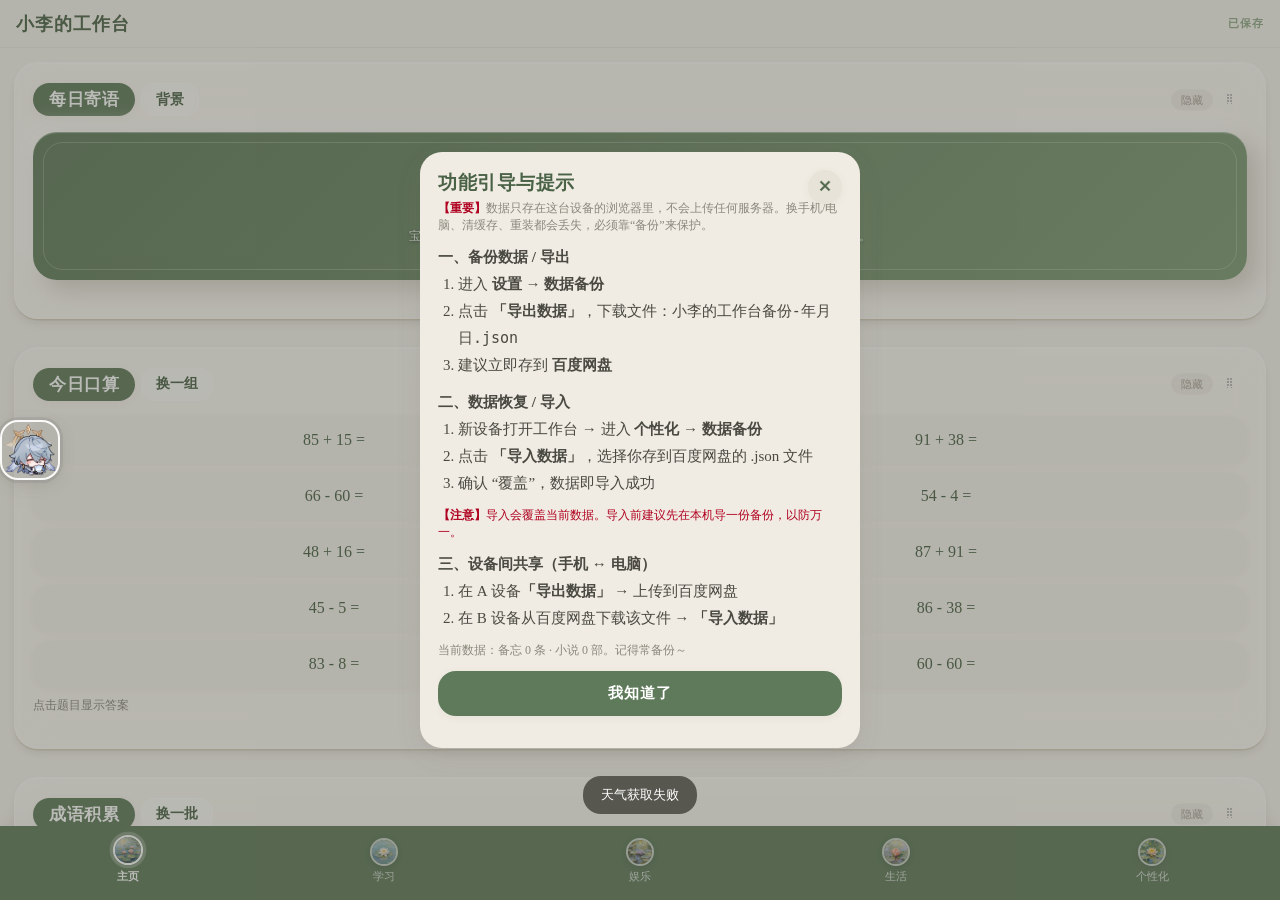
==== commit 3b7cd87b: "Add files via upload" ====
--- a/index.html
+++ b/index.html
@@ -13,7 +13,7 @@
 <meta name="apple-mobile-web-app-title" content="小李的工作台">
 <title>小李的工作台</title>
 <link rel="manifest" href="manifest.json?v=20260803i">
-<link rel="stylesheet" href="style.css?v=20260825a">
+<link rel="stylesheet" href="style.css?v=20260830a">
 </head>
 <body>
 <div id="bg-layer"></div>
@@ -101,6 +101,7 @@
   <section class="page" id="page-ent" data-page="ent" hidden>
     <div class="sub-tabs" id="ent-subtabs">
       <button class="sub active" data-sub="novel">小说</button>
+      <button class="sub" data-sub="archive">文包目录</button>
       <button class="sub" data-sub="insp">灵感</button>
     </div>
     <div id="ent-novel">
@@ -110,7 +111,6 @@
           <div class="search-bar">
             <input type="text" id="novel-search" placeholder="搜索小说名称…">
           </div>
-          <button class="btn-primary" id="n-shelf-open" style="margin:0 0 10px;background:#2e5a47">打开压缩包收纳架（新功能）</button>
           <button class="btn-primary" id="n-add" style="margin:0 0 10px;">+ 添加小说</button>
           <ul class="item-list" id="novel-list"></ul>
         </div>
@@ -123,6 +123,35 @@
         <button class="btn-primary" id="insp-add">新建条目</button>
       </div>
       <ul class="item-list" id="insp-list"></ul>
+    </div>
+    <div id="ent-archive" hidden>
+      <div class="sub-tabs" id="arch-subtabs" style="margin-bottom:12px">
+        <button class="sub active" data-arch-sub="single">单本</button>
+        <button class="sub" data-arch-sub="pack">文包</button>
+      </div>
+      <div id="arch-single">
+        <div class="card">
+          <div class="card-title">收一本（只读简介 / 未系统阅读）</div>
+          <textarea id="single-input" placeholder="把文件名或百度网盘分享链接（含《书名》）粘进来…" style="width:100%;height:72px;box-sizing:border-box"></textarea>
+          <button class="btn-primary" id="single-parse" style="margin-top:8px;width:100%">识别并保存</button>
+          <div id="single-preview" style="margin-top:10px"></div>
+        </div>
+        <ul class="item-list" id="single-list"></ul>
+      </div>
+      <div id="arch-pack" hidden>
+        <div class="card">
+          <div class="card-title">解析压缩包目录</div>
+          <div style="display:flex;gap:8px;margin-bottom:8px">
+            <button class="btn-primary" id="pack-pick">选压缩包</button>
+          </div>
+          <p style="font-size:11px;color:#8aa885;margin:0 0 8px">支持 zip / dzip / tar / iso 递归剥嵌套</p>
+          <input type="file" id="pack-file" accept=".zip,.dzip,.tar,.iso,.tgz,.gz" multiple style="display:none">
+          <div id="pack-preview" style="margin-top:8px"></div>
+        </div>
+        <input type="text" id="archive-search" placeholder="搜书名/作者，反查在哪个压缩包" style="width:100%;padding:11px 14px;border-radius:14px;border:1px solid #c8d8c3;box-sizing:border-box;margin:10px 0">
+        <div id="archive-search-result"></div>
+        <div id="archive-list"></div>
+      </div>
     </div>
   </section>
 
@@ -288,6 +317,6 @@
   </div>
 </div>
 
-<script src="app.js?v=20260825a"></script>
+<script src="app.life.fixed.js?v=20260830a"></script>
 </body>
 </html>
--- a/style.css
+++ b/style.css
@@ -616,6 +616,172 @@
   border-color: rgba(255,255,255,.5) !important;
   font-weight: 600 !important;
 }
+
+/* ===== 文包目录-单本卡片：折叠/状态/取色联动 ===== */
+.single-card { position: relative; }
+.single-head {
+  display: flex; align-items: center; gap: 8px;
+  cursor: pointer; padding: 2px 6px 2px 2px;
+  min-height: 28px;
+}
+.single-chev {
+  flex: 0 0 18px; text-align: center; font-size: 11px;
+  color: var(--ent-color, var(--green-dark));
+}
+.single-title {
+  font-size: calc(1.067 * var(--font-size-base));
+  font-weight: 700; color: var(--green-dark);
+  flex: 1 1 auto; min-width: 0;
+  overflow: hidden; text-overflow: ellipsis; white-space: nowrap;
+}
+.single-author {
+  font-size: calc(0.800 * var(--font-size-base));
+  color: #6b8a6a;
+  flex: 0 0 auto;
+  white-space: nowrap;
+}
+.single-status {
+  margin-left: auto;
+  font-size: calc(0.800 * var(--font-size-base));
+  padding: 3px 10px; border-radius: 12px;
+  background: var(--ent-color, var(--green-deep));
+  color: #fff; font-weight: 700;
+  box-shadow: inset 0 1px 0 rgba(255,255,255,.35);
+}
+.single-status.none {
+  background: rgba(255,255,255,.55);
+  color: var(--green-dark);
+  border: 1px solid rgba(255,255,255,.5);
+}
+.single-status.neutral { opacity: .85; }
+.single-starsum { margin-left: auto; display: inline-flex; gap: 1px; align-items: center; flex: 0 0 auto; }
+.single-head-del {
+  flex: 0 0 22px;
+  width: 22px; height: 22px;
+  border-radius: 50%;
+  border: none;
+  background: rgba(184,122,114,.12);
+  color: #b87a72;
+  font-size: 16px;
+  line-height: 1;
+  cursor: pointer;
+  display: inline-flex; align-items: center; justify-content: center;
+  padding: 0; margin-left: 2px;
+}
+.single-head-del:hover { background: #b87a72; color: #fff; }
+.single-stars { font-size: calc(1.05 * var(--font-size-base)); display: inline-flex; gap: 2px; }
+.single-stars .star, .single-starsum .star { color: #dcdcdc; line-height: 1; transition: color .12s, transform .12s; }
+.single-starsum .star { font-size: 13px; }
+.single-stars .star { font-size: 22px; cursor: pointer; }
+.single-stars .star.on, .single-starsum .star.on { color: var(--ent-color, #e0b54a); }
+.single-stars .star:hover { color: #f0c869; transform: scale(1.12); }
+.single-body {
+  margin-top: 10px; padding-top: 10px;
+  border-top: 1px dashed rgba(0,0,0,.08);
+}
+.single-row {
+  font-size: calc(0.800 * var(--font-size-base));
+  color: #5a7a5f; margin-bottom: 6px;
+  word-break: break-all; line-height: 1.5;
+}
+.single-source-link {
+  color: var(--green-deep); text-decoration: underline;
+  transition: color .15s;
+}
+.single-source-link:hover { color: var(--ent-color, var(--green-deep)); }
+#single-list .it-actions button.active {
+  background: var(--ent-color, var(--green-deep)) !important;
+  color: #fff !important;
+  border-color: rgba(255,255,255,.5) !important;
+}
+
+/* ===== 文包卡片：取色头部 + 按文件夹分组 ===== */
+.pack-card { padding: 0; overflow: hidden; }
+.pack-head {
+  display: flex; align-items: center; gap: 8px;
+  padding: 12px 14px;
+  cursor: pointer;
+  background: var(--ent-color, var(--green-deep));
+  color: #fff;
+  border-radius: 18px;
+  margin: 6px;
+  box-shadow: inset 0 1px 0 rgba(255,255,255,.25), 0 2px 6px rgba(0,0,0,.08);
+}
+.pack-head .pack-name { font-weight: 700; flex: 1 1 auto; min-width: 0; overflow: hidden; text-overflow: ellipsis; white-space: nowrap; }
+.pack-head .pack-count { font-size: 12px; opacity: .9; flex: 0 0 auto; }
+.pack-head .chev { font-size: 11px; flex: 0 0 auto; }
+.pack-head-del {
+  flex: 0 0 24px;
+  width: 24px; height: 24px;
+  border-radius: 50%;
+  border: none;
+  background: rgba(255,255,255,.22);
+  color: #fff;
+  font-size: 15px;
+  line-height: 1;
+  cursor: pointer;
+  display: inline-flex; align-items: center; justify-content: center;
+  padding: 0; margin: 0 2px 0 6px;
+  transition: background .15s, color .15s;
+}
+.pack-head-del:hover { background: #fff; color: #c44; }
+.pack-head-refresh {
+  flex: 0 0 24px;
+  width: 24px; height: 24px;
+  border-radius: 50%;
+  border: none;
+  background: rgba(255,255,255,.22);
+  color: #fff;
+  font-size: 13px;
+  line-height: 1;
+  cursor: pointer;
+  display: inline-flex; align-items: center; justify-content: center;
+  padding: 0; margin: 0 2px 0 0;
+  transition: background .15s, color .15s, transform .2s;
+}
+.pack-head-refresh:hover { background: #fff; color: var(--ent-color, var(--green-deep)); transform: rotate(90deg); }
+.pack-body { padding: 6px 14px 14px; }
+.pack-folder { margin-bottom: 10px; }
+.pack-old-hint {
+  font-size: calc(0.800 * var(--font-size-base));
+  color: #8aa885;
+  background: rgba(138,168,133,.10);
+  border-radius: 10px;
+  padding: 8px 10px;
+  margin-bottom: 10px;
+  line-height: 1.45;
+}
+.pack-folder-name {
+  font-size: calc(0.867 * var(--font-size-base));
+  font-weight: 700;
+  color: var(--ent-color, var(--green-dark));
+  margin-bottom: 8px;
+  padding: 6px 10px;
+  background: rgba(255,255,255,.72);
+  border-radius: 10px;
+  display: inline-flex;
+  align-items: center;
+  gap: 5px;
+  box-shadow: 0 1px 2px rgba(0,0,0,.05);
+  cursor: pointer;
+  user-select: none;
+}
+.pack-folder-name .folder-chev {
+  font-size: 10px;
+  color: var(--ent-color, var(--green-deep));
+  opacity: .8;
+}
+.pack-folder-items { display: flex; flex-direction: column; gap: 5px; }
+.pack-item {
+  font-size: calc(0.800 * var(--font-size-base));
+  color: #5a7a5f;
+  padding: 7px 10px;
+  background: #f9fbf8;
+  border-radius: 10px;
+  word-break: break-all;
+  line-height: 1.45;
+}
+
 /* 分组分行布局 */
 #page-ent .novel-tag-row { display: flex; align-items: flex-start; gap: 8px; margin-top: 4px; }
 #page-ent .novel-tag-label {
@@ -803,6 +969,16 @@
 .cd-actions { display: flex; gap: 4px; flex-shrink: 0; }
 .cd-actions .mini-btn { padding: 3px 8px; font-size: calc(0.800 * var(--font-size-base)); }
 .cd-del-btn { background: #f0e2df !important; color: var(--red) !important; }
+
+/* 倒计时自动配色：渐变铺满整卡，并提升文字对比度 */
+.cd-item.cd-grad-orange { box-shadow: 0 1px 4px rgba(247,164,109,0.22); }
+.cd-item.cd-grad-orange .cd-name { color: #6b3f1f; }
+.cd-item.cd-grad-orange .cd-date { color: #a86a3c; }
+.cd-item.cd-grad-orange .cd-days { color: #7a4a26; }
+.cd-item.cd-grad-red { box-shadow: 0 1px 4px rgba(229,138,138,0.22); }
+.cd-item.cd-grad-red .cd-name { color: #6e2f2f; }
+.cd-item.cd-grad-red .cd-date { color: #a85a5a; }
+.cd-item.cd-grad-red .cd-days { color: #7a2e2e; }
 
 /* 布局与侧栏 */
 .layout { display: flex; gap: 0; height: 100%; transition: filter .28s ease, transform .28s ease; }
@@ -3921,9 +4097,10 @@
 #atm-close:active{ transform: translateY(1px); box-shadow: inset 0 1px 0 rgba(255,255,255,.6), 0 2px 4px rgba(180,140,90,.15) !important; }
 
 /* ===== D2 倒计时分类 Tab / D3 过期归档 ===== */
-.cd-tabs { display: flex; flex-wrap: wrap; gap: 6px; margin-bottom: 10px; }
-.cd-tab { font-size: 12.5px; padding: 3px 12px; border-radius: 20px; background: #f0f4ea; color: #6b7a64; cursor: pointer; border: 1px solid #e3ecdd; }
-.cd-tab.active { background: #7cc47f; color: #fff; border-color: #7cc47f; font-weight: 700; }
+.cd-tabs { display: flex; flex-wrap: wrap; gap: 4px; margin-bottom: 12px; background: rgba(60,72,52,0.06); padding: 3px; border-radius: 999px; width: fit-content; }
+.cd-tab { font-size: 12.5px; padding: 4px 14px; border-radius: 999px; background: transparent; color: #7a8a72; cursor: pointer; border: none; transition: all .15s; }
+.cd-tab:hover { color: #3f4a38; }
+.cd-tab.active { background: #fff; color: #3f4a38; font-weight: 600; box-shadow: 0 1px 3px rgba(60,72,52,0.12); }
 .cd-cat-pill { font-size: 10.5px; background: #eef3e8; color: #6b7a64; border-radius: 8px; padding: 1px 6px; margin-left: 4px; }
 .cd-expired { margin-top: 10px; border-top: 1px dashed #e3ecdd; padding-top: 8px; }
 .cd-expired summary { font-size: 12.5px; color: #9a8f7a; cursor: pointer; padding: 4px 0; }
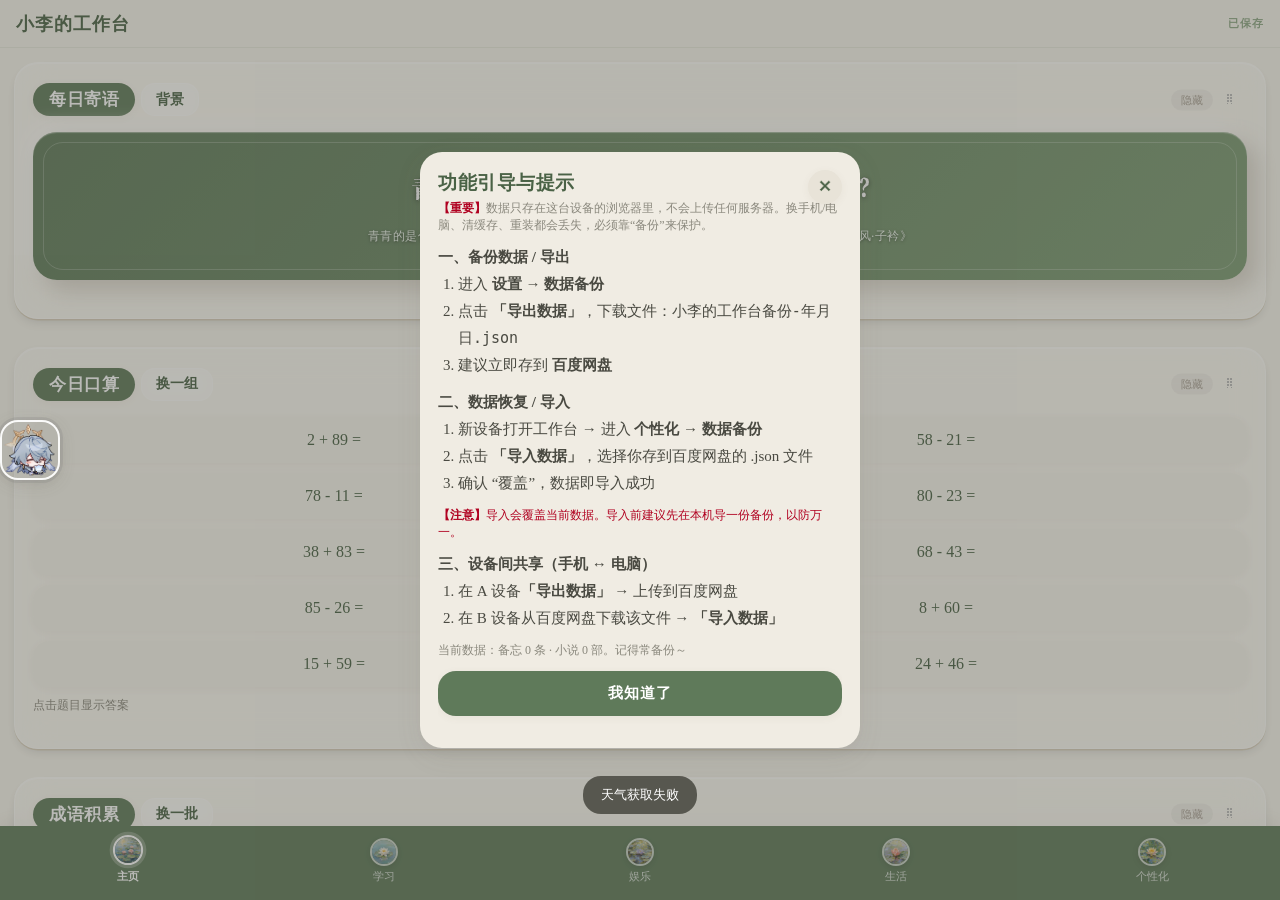
==== commit eee49813: "Add files via upload" ====
--- a/index.html
+++ b/index.html
@@ -13,7 +13,7 @@
 <meta name="apple-mobile-web-app-title" content="小李的工作台">
 <title>小李的工作台</title>
 <link rel="manifest" href="manifest.json?v=20260803i">
-<link rel="stylesheet" href="style.css?v=20260830a">
+<link rel="stylesheet" href="style.css?v=20260831f">
 </head>
 <body>
 <div id="bg-layer"></div>
@@ -58,6 +58,7 @@
         <button class="qa-btn" id="qa-period">经期</button>
         <button class="qa-btn" id="qa-account">记账</button>
         <button class="qa-btn" id="qa-todo">待办</button>
+        <button class="qa-btn" id="qa-sleep">睡眠</button>
       </div></div>
     </div>
     <div class="card home-card" data-hm="countdown" id="hm-countdown">
@@ -317,6 +318,6 @@
   </div>
 </div>
 
-<script src="app.life.fixed.js?v=20260830a"></script>
+<script src="app.life.fixed.js?v=20260831f"></script>
 </body>
 </html>
--- a/style.css
+++ b/style.css
@@ -1679,9 +1679,18 @@
 .weight-diff { font-size: calc(0.800 * var(--font-size-base)); color: var(--green-deep); background: var(--green-pale); border-radius: 12px; padding: 8px 12px; margin: 4px 0 10px; }
 .med-row { border-top: 1px dashed rgba(123,154,115,.2); padding: 10px 0; }
 .del-med { border: none; background: #f0e2df; color: var(--red); border-radius: 10px; padding: 5px 11px; font-size: calc(0.800 * var(--font-size-base)); cursor: pointer; }
-.med-iv-box { display: inline-flex; align-items: center; gap: 6px; flex-wrap: wrap; font-size: calc(0.933 * var(--font-size-base)); color: var(--green-dark); }
-.med-iv-box .med-iv-n { width: 58px; padding: 5px 6px; border: 1px solid rgba(123,154,115,.35); border-radius: 8px; font-size: calc(0.933 * var(--font-size-base)); font-family: inherit; text-align: center; }
+.med-iv-box { display: inline-flex; align-items: center; gap: 3px; flex-wrap: nowrap; font-size: calc(0.933 * var(--font-size-base)); color: var(--green-dark); white-space: nowrap; }
+.med-iv-box .med-iv-n { width: 52px; padding: 5px 6px; border: 1px solid rgba(123,154,115,.35); border-radius: 8px; font-size: calc(0.933 * var(--font-size-base)); font-family: inherit; text-align: center; }
 .med-iv-box .med-iv-u { padding: 5px 8px; border: 1px solid rgba(123,154,115,.35); border-radius: 8px; font-size: calc(0.933 * var(--font-size-base)); font-family: inherit; background: #fff; }
+.med-start-btn { width: 100%; padding: 8px 10px; border: 1px solid rgba(123,154,115,.4); border-radius: 8px; background: #fafafa; color: var(--green-dark); font-size: calc(0.933 * var(--font-size-base)); text-align: left; cursor: pointer; font-family: inherit; }
+.med-start-btn:hover { background: #f0f4ea; }
+.time-pick-row { display: flex; align-items: center; gap: 8px; flex-wrap: wrap; }
+.time-pick-row input[type=time] { padding: 6px 8px; border: 1px solid rgba(123,154,115,.4); border-radius: 8px; font-family: inherit; font-size: calc(0.9 * var(--font-size-base)); }
+.time-quick-in { display: inline-flex; flex-wrap: wrap; gap: 5px; }
+.time-quick { display: flex; flex-wrap: wrap; gap: 6px; margin: 6px 0 12px; }
+.time-q { padding: 6px 12px; border: 1px solid rgba(123,154,115,.4); border-radius: 16px; background: #fff; color: var(--green-dark); font-size: calc(0.9 * var(--font-size-base)); cursor: pointer; font-family: inherit; }
+.time-q:hover { background: #f0f4ea; }
+.time-q:active { background: var(--green); color: #fff; }
 
 /* 备忘录 */
 .memo-card { background: var(--cream); border-radius: 18px; padding: 14px; margin-bottom: 12px; box-shadow: var(--shadow-sm); border-left: 4px solid transparent; }
@@ -2724,7 +2733,7 @@
 
 /* 首页快速记一笔 */
 .quick-add-card { background: linear-gradient(135deg,#f0f5ec,#e8f0e2); border: 1.5px solid #c5d9be; }
-.quick-add-grid { display: flex; gap: 10px; justify-content: center; }
+.quick-add-grid { display: flex; flex-wrap: wrap; gap: 10px; justify-content: center; }
 .qa-btn { display: flex; align-items: center; gap: 6px; padding: 10px 18px; border: 1.5px solid #b8cdae; border-radius: 20px; background: #fff; color: var(--ink); font-size: calc(0.933 * var(--font-size-base)); cursor: pointer; transition: all .2s; font-family: var(--font-song); }
 .qa-btn:active { transform: scale(.96); background: #e8f0dc; border-color: var(--green-deep); }
 .qa-icon { font-size: calc(1.200 * var(--font-size-base)); }
@@ -3778,6 +3787,30 @@
 .med-settings { margin-top: 12px; padding-top: 12px; border-top: 1px dashed rgba(123,154,115,.25); }
 .med-set-hint { font-size: calc(0.733 * var(--font-size-base)); color: #9a9384; margin: 4px 0 10px; line-height: 1.5; }
 .med-settings .med-del { width: 100%; }
+/* 睡眠记录卡片：左侧紫色竖条代表“睡眠/夜晚”主题色，和用药卡片的绿色状态条同类 */
+.sleep-card { display: flex; align-items: center; gap: 10px; padding: 10px 12px; margin-bottom: 10px; background: #fbfaf6; border: 1px solid rgba(123,154,115,.18); border-left: 4px solid #8a92c4; border-radius: 12px; }
+.sleep-info { flex: 1; min-width: 0; }
+.sleep-date { font-size: 14px; font-weight: 700; color: var(--green-dark); }
+.sleep-bt { font-size: 13px; color: #8a8068; margin-top: 2px; }
+.sleep-edit { flex: 0 0 auto; }
+.sleep-del { flex: 0 0 auto; width: 28px; height: 28px; border: none; border-radius: 50%; background: #f0e2df; color: var(--red); font-size: 18px; line-height: 1; cursor: pointer; }
+.sleep-del:hover { background: #e9d2cd; }
+.sleep-tabs { display: flex; gap: 8px; margin-bottom: 12px; }
+.sleep-tab { flex: 1; padding: 6px 0; border: 1px solid rgba(123,154,115,.3); border-radius: 20px; background: #f4f2ec; color: var(--green-dark); font-size: 13px; cursor: pointer; }
+.sleep-tab.active { background: var(--green-deep); color: #fff; border-color: var(--green-deep); }
+.sleep-cal { background: #fbfaf6; border: 1px solid rgba(123,154,115,.18); border-radius: 12px; padding: 12px; margin-bottom: 12px; }
+.sleep-cal-head { display: flex; align-items: center; justify-content: center; gap: 14px; font-weight: 700; color: var(--green-dark); margin-bottom: 10px; }
+.sleep-cal-nav { width: 30px; height: 30px; border: 1px solid rgba(123,154,115,.4); background: #fff; border-radius: 50%; font-size: 16px; line-height: 1; color: var(--green-dark); cursor: pointer; transition: background .15s; }
+.sleep-cal-nav:hover { background: rgba(123,154,115,.15); }
+.sleep-cal-nav:active { background: rgba(123,154,115,.28); }
+.sleep-cal-title { min-width: 92px; text-align: center; font-size: 15px; }
+.sleep-cal-grid { display: grid; grid-template-columns: repeat(7, 1fr); gap: 6px; text-align: center; }
+.sleep-cal-wd { font-size: 12px; color: #9a9384; padding: 4px 0; }
+.sleep-cal-cell { min-height: 42px; border-radius: 8px; padding: 3px 2px; font-size: 13px; color: var(--green-dark); background: rgba(123,154,115,.06); display: flex; flex-direction: column; justify-content: center; align-items: center; gap: 1px; }
+.sleep-cal-cell.empty { background: transparent; }
+.sleep-cal-cell.has { background: rgba(138,146,196,.18); }
+.sleep-cal-cell .scd { font-weight: 700; line-height: 1.1; }
+.sleep-cal-cell .sct { font-size: 10px; color: #5c6391; line-height: 1.2; }
 
 /* 备忘：工具栏 + 完成勾选 */
 .memo-toolbar { display: flex; gap: 8px; margin-bottom: 12px; align-items: center; }
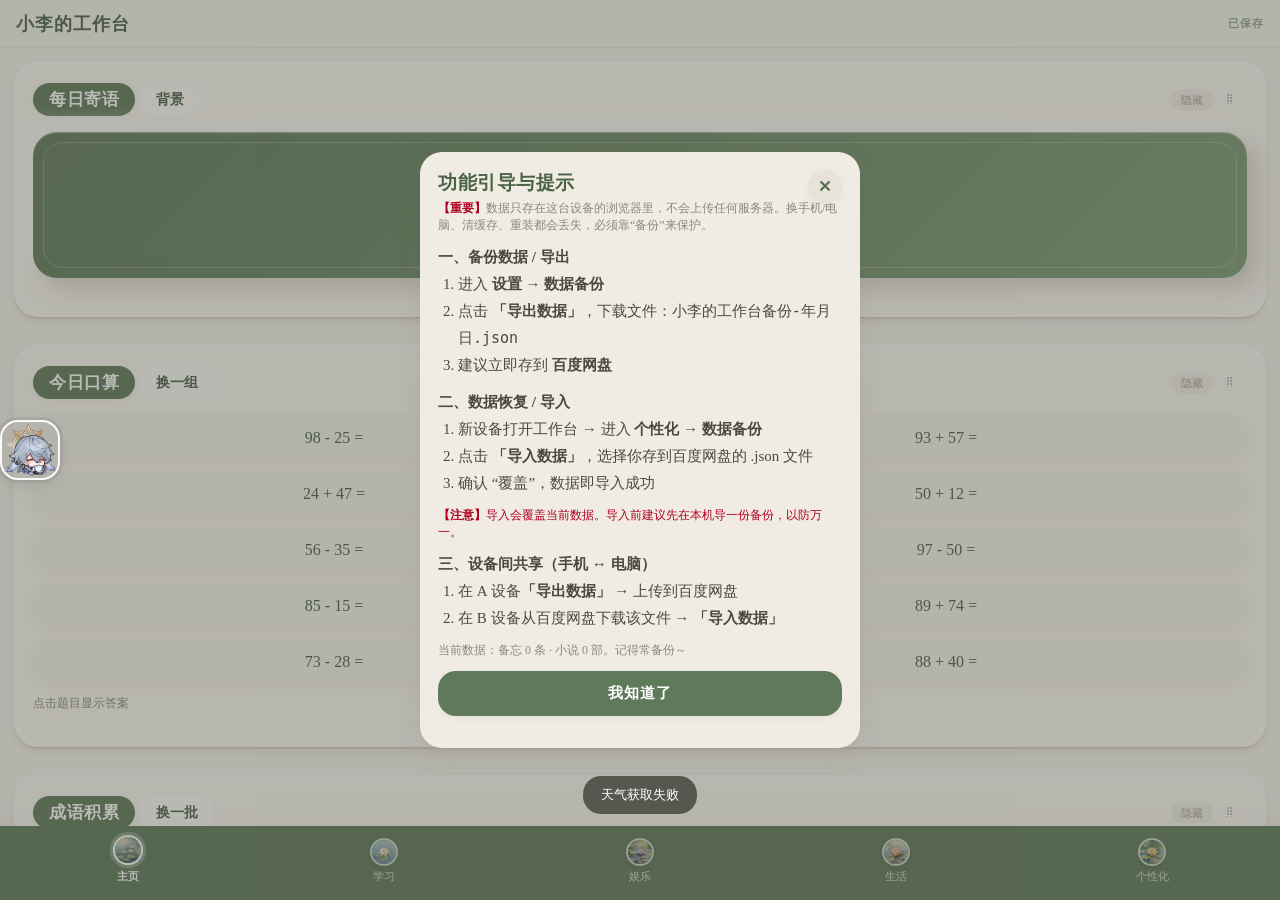
==== commit 2aa6ca73: "Add files via upload" ====
--- a/index.html
+++ b/index.html
@@ -13,7 +13,7 @@
 <meta name="apple-mobile-web-app-title" content="小李的工作台">
 <title>小李的工作台</title>
 <link rel="manifest" href="manifest.json?v=20260803i">
-<link rel="stylesheet" href="style.css?v=20260831f">
+<link rel="stylesheet" href="style.css?v=20260905a">
 </head>
 <body>
 <div id="bg-layer"></div>
@@ -318,6 +318,6 @@
   </div>
 </div>
 
-<script src="app.life.fixed.js?v=20260831f"></script>
+<script src="app.life.fixed.js?v=20260905a"></script>
 </body>
 </html>
--- a/style.css
+++ b/style.css
@@ -3227,6 +3227,18 @@
   background: #3b6d11; color: #fff; font-size: 12px; text-align: center;
   padding: 6px 10px; border-radius: 8px; margin-bottom: 8px;
 }
+/* ===== 排序手感增强 ===== */
+/* 长按不再弹出系统的「选择/复制」菜单，避免和拖拽抢手势 */
+[data-skey] { -webkit-touch-callout: none; -webkit-user-select: none; user-select: none; }
+/* 手指按下的瞬间就给反馈，不用干等长按判定 */
+[data-skey].pressing { transform: scale(.97); filter: brightness(.97); transition: transform 120ms ease, filter 120ms ease; }
+/* 进入排序后被按住的卡片：浮起来跟手走 */
+.drag-lift {
+  position: relative; z-index: 60;
+  transition: none !important;
+  will-change: transform;
+  box-shadow: 0 10px 22px rgba(45,70,35,.22) !important;
+}
 
 
 /* 页面切换加载反馈 */
